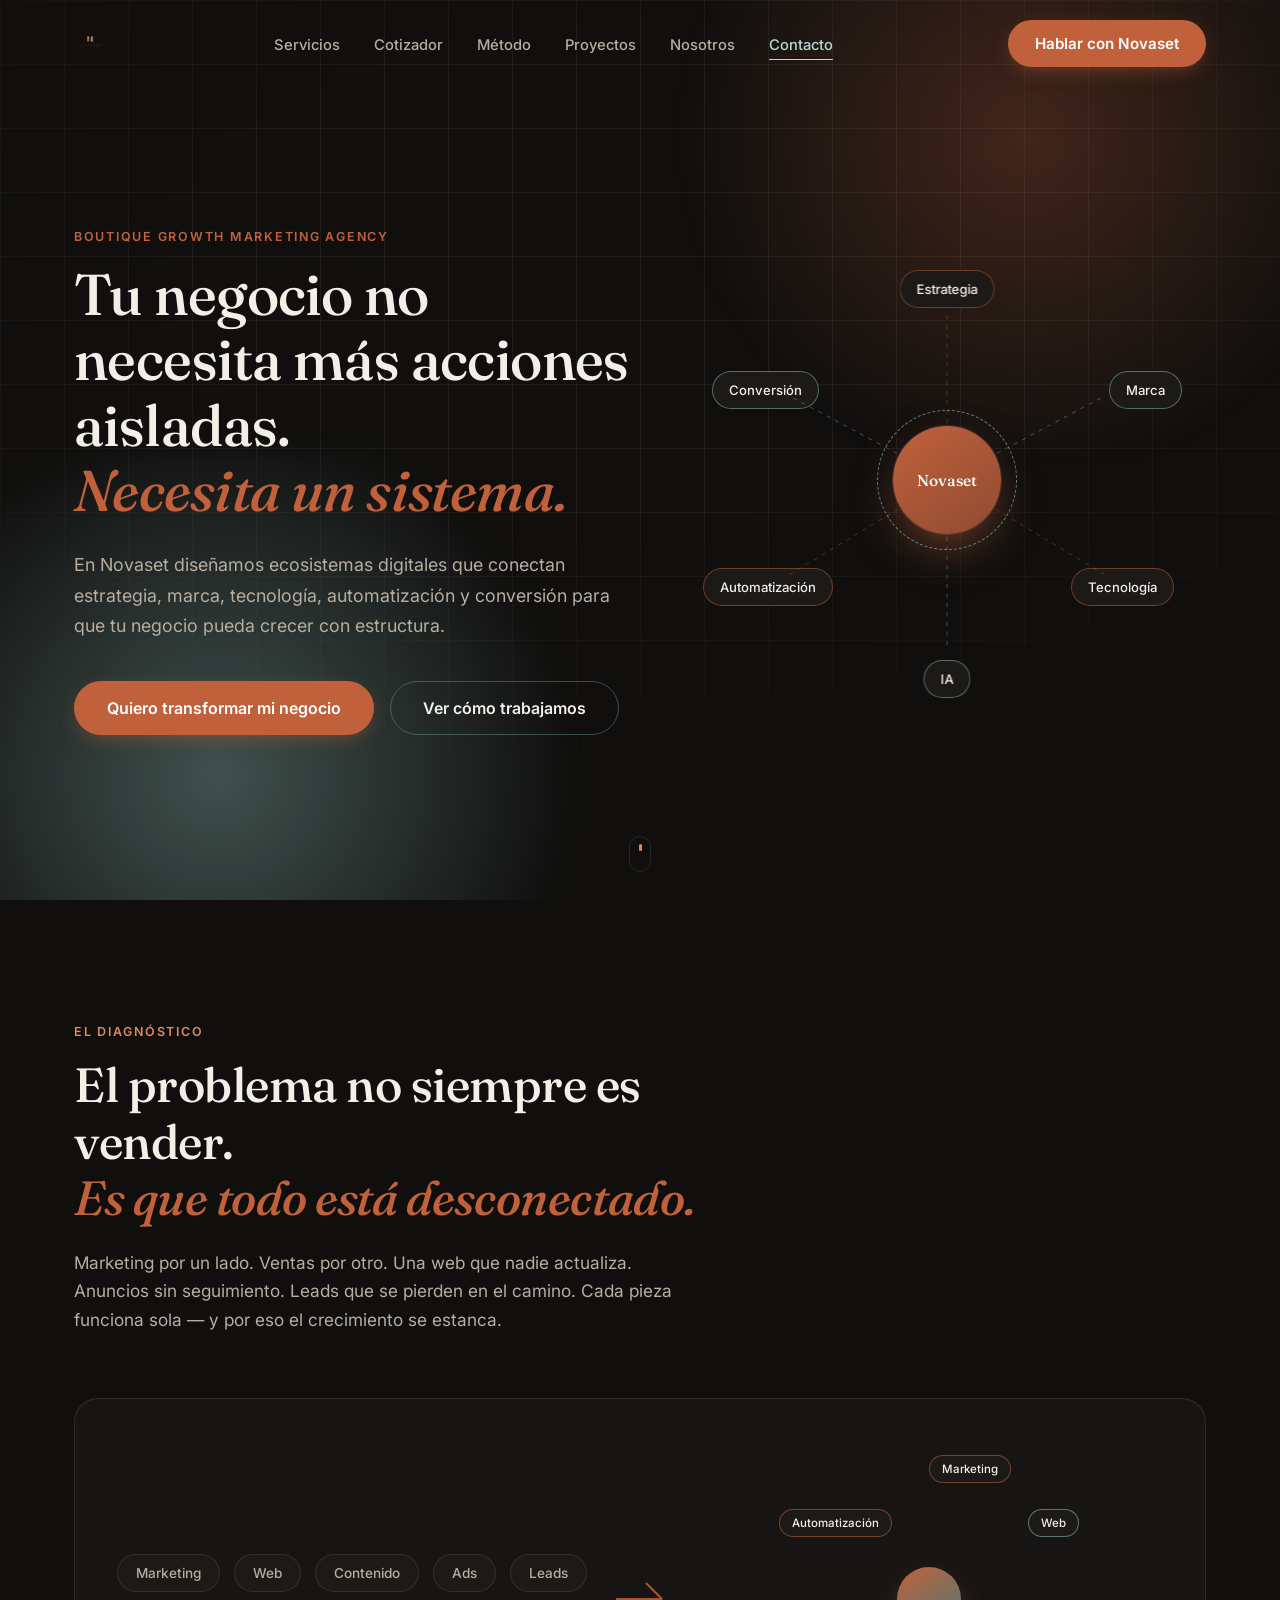
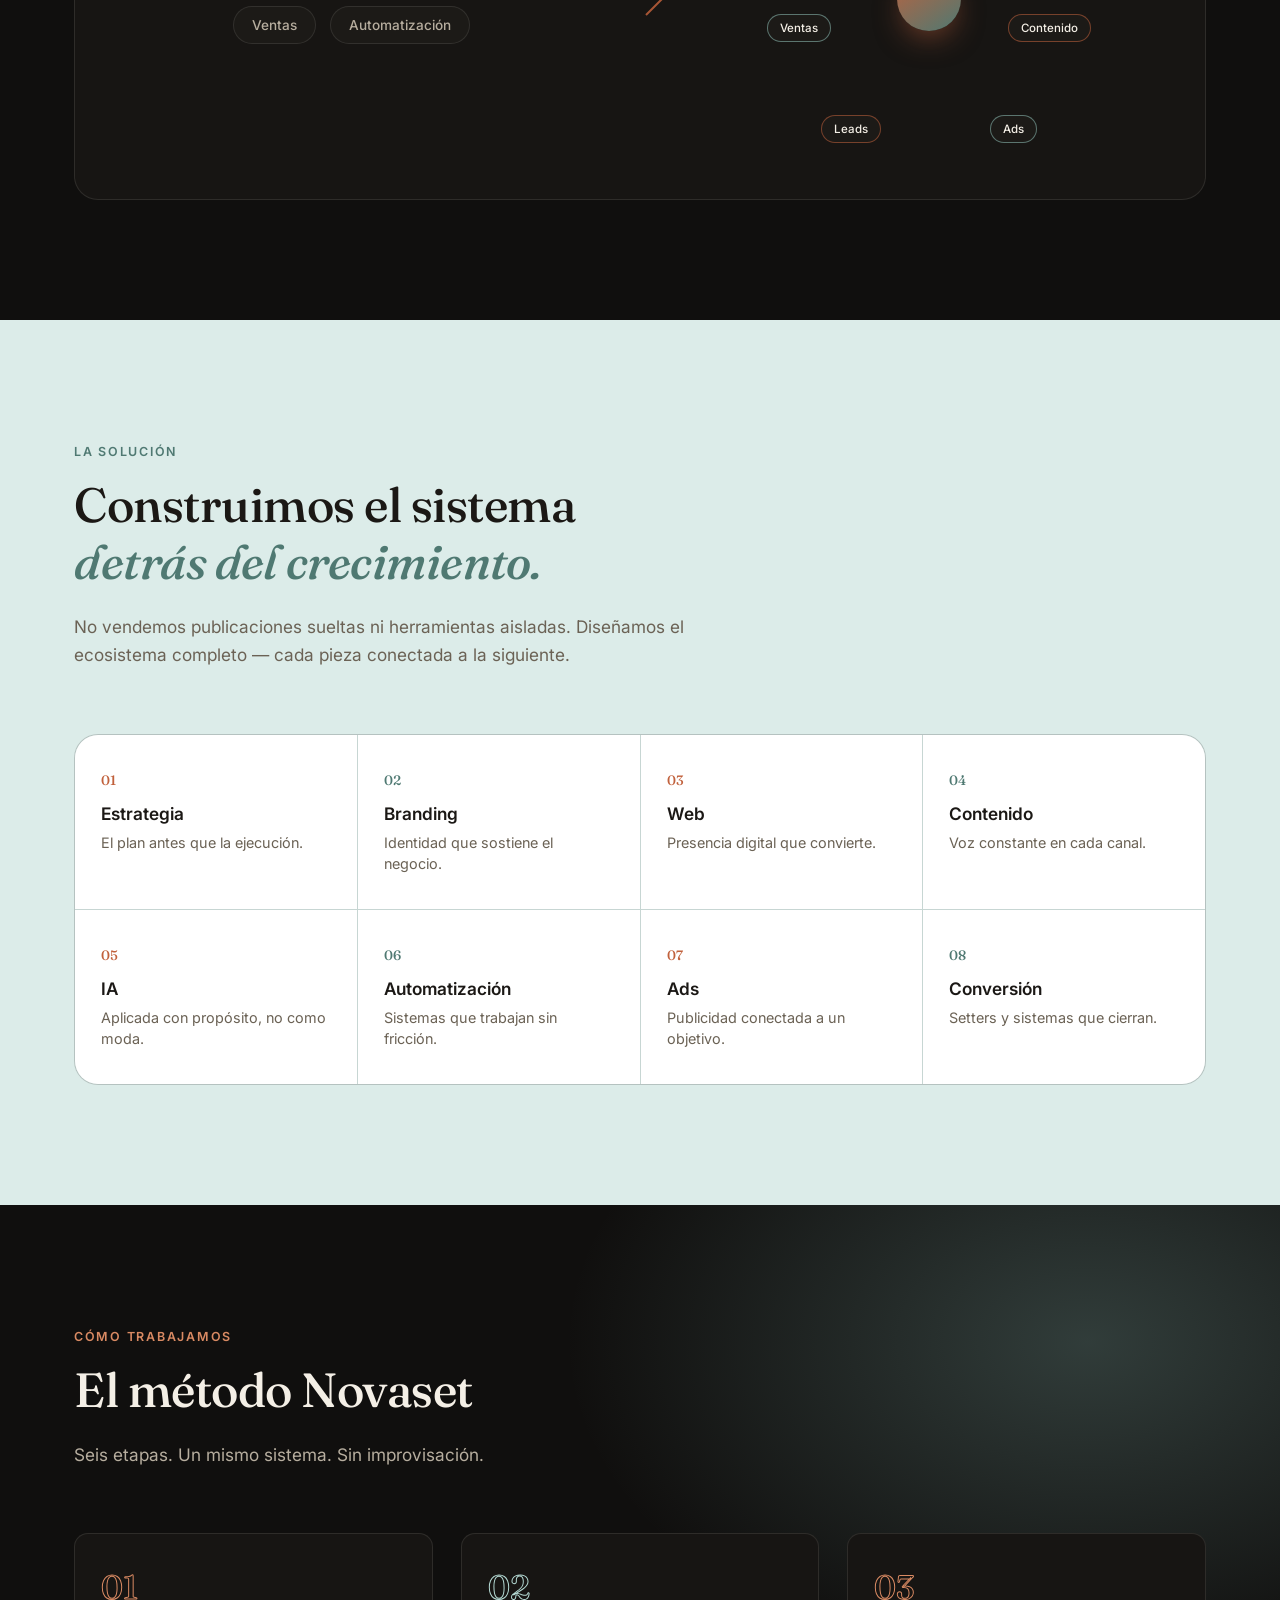
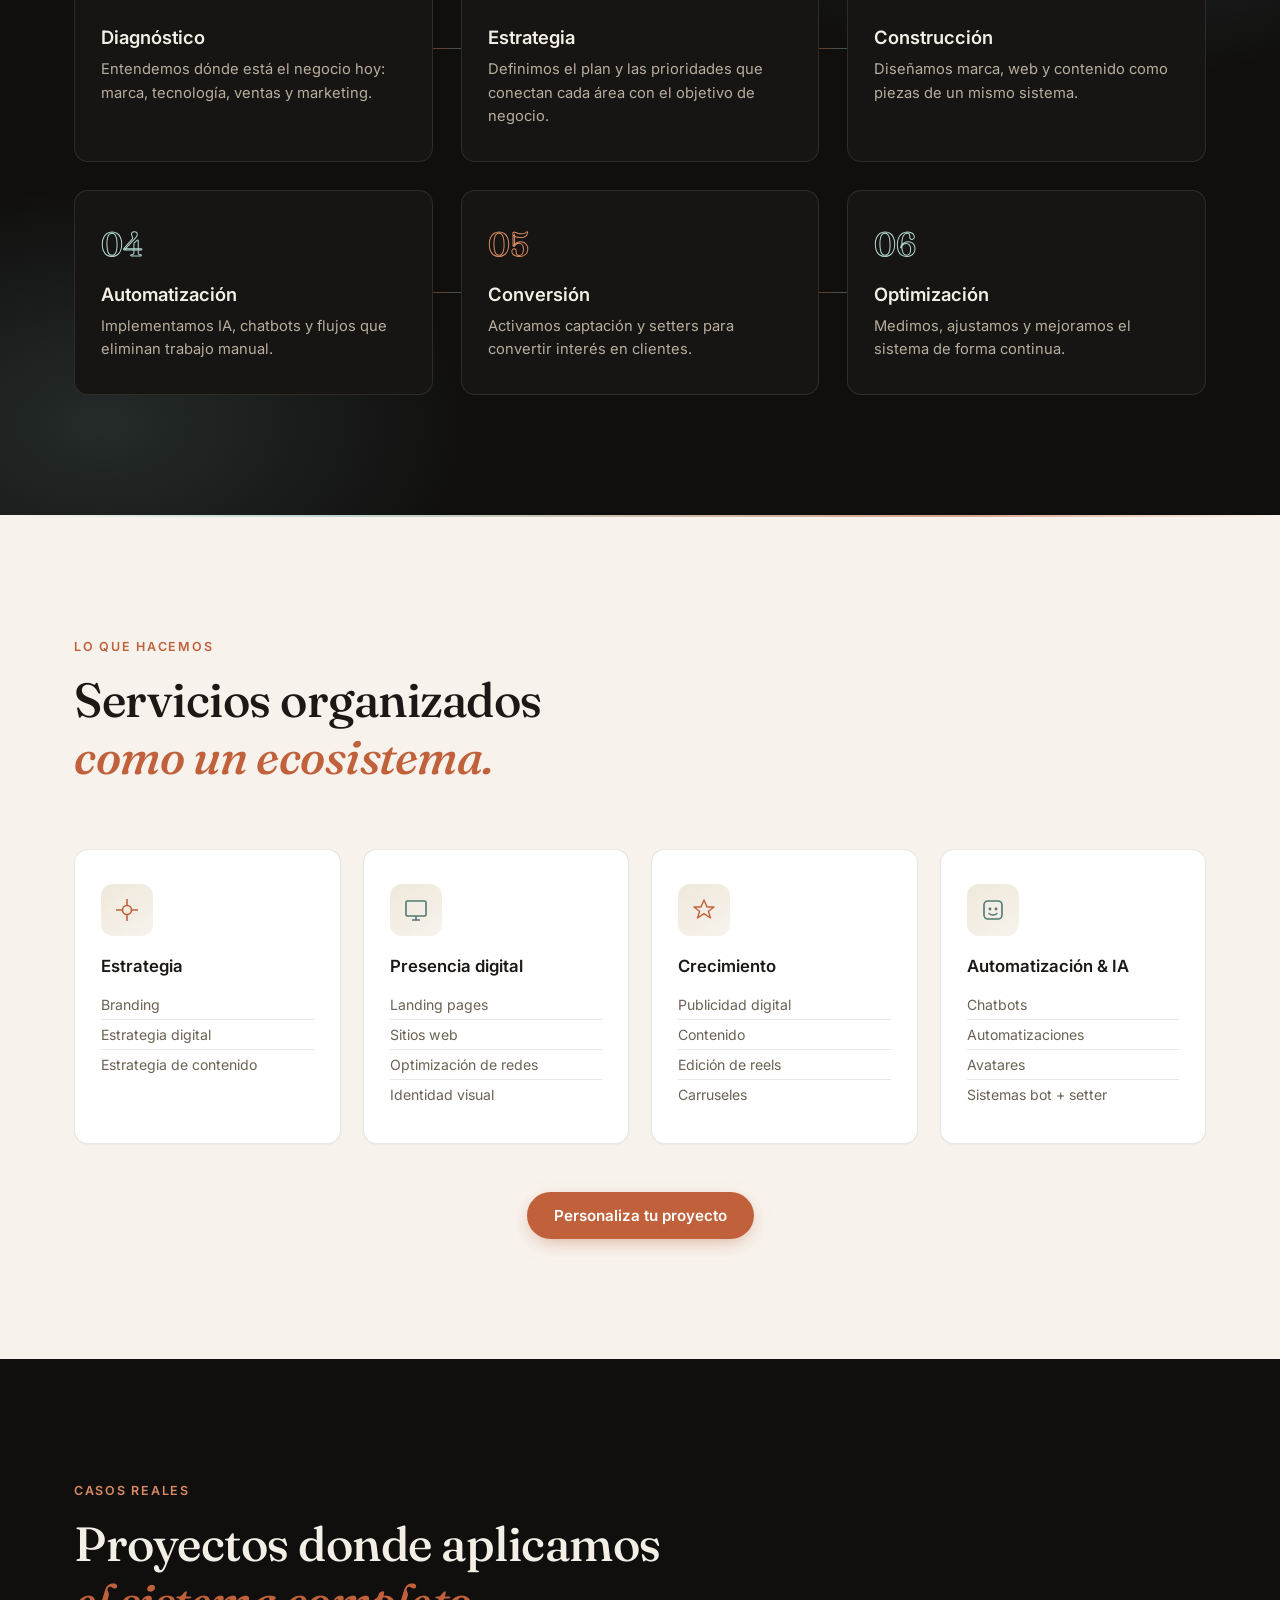
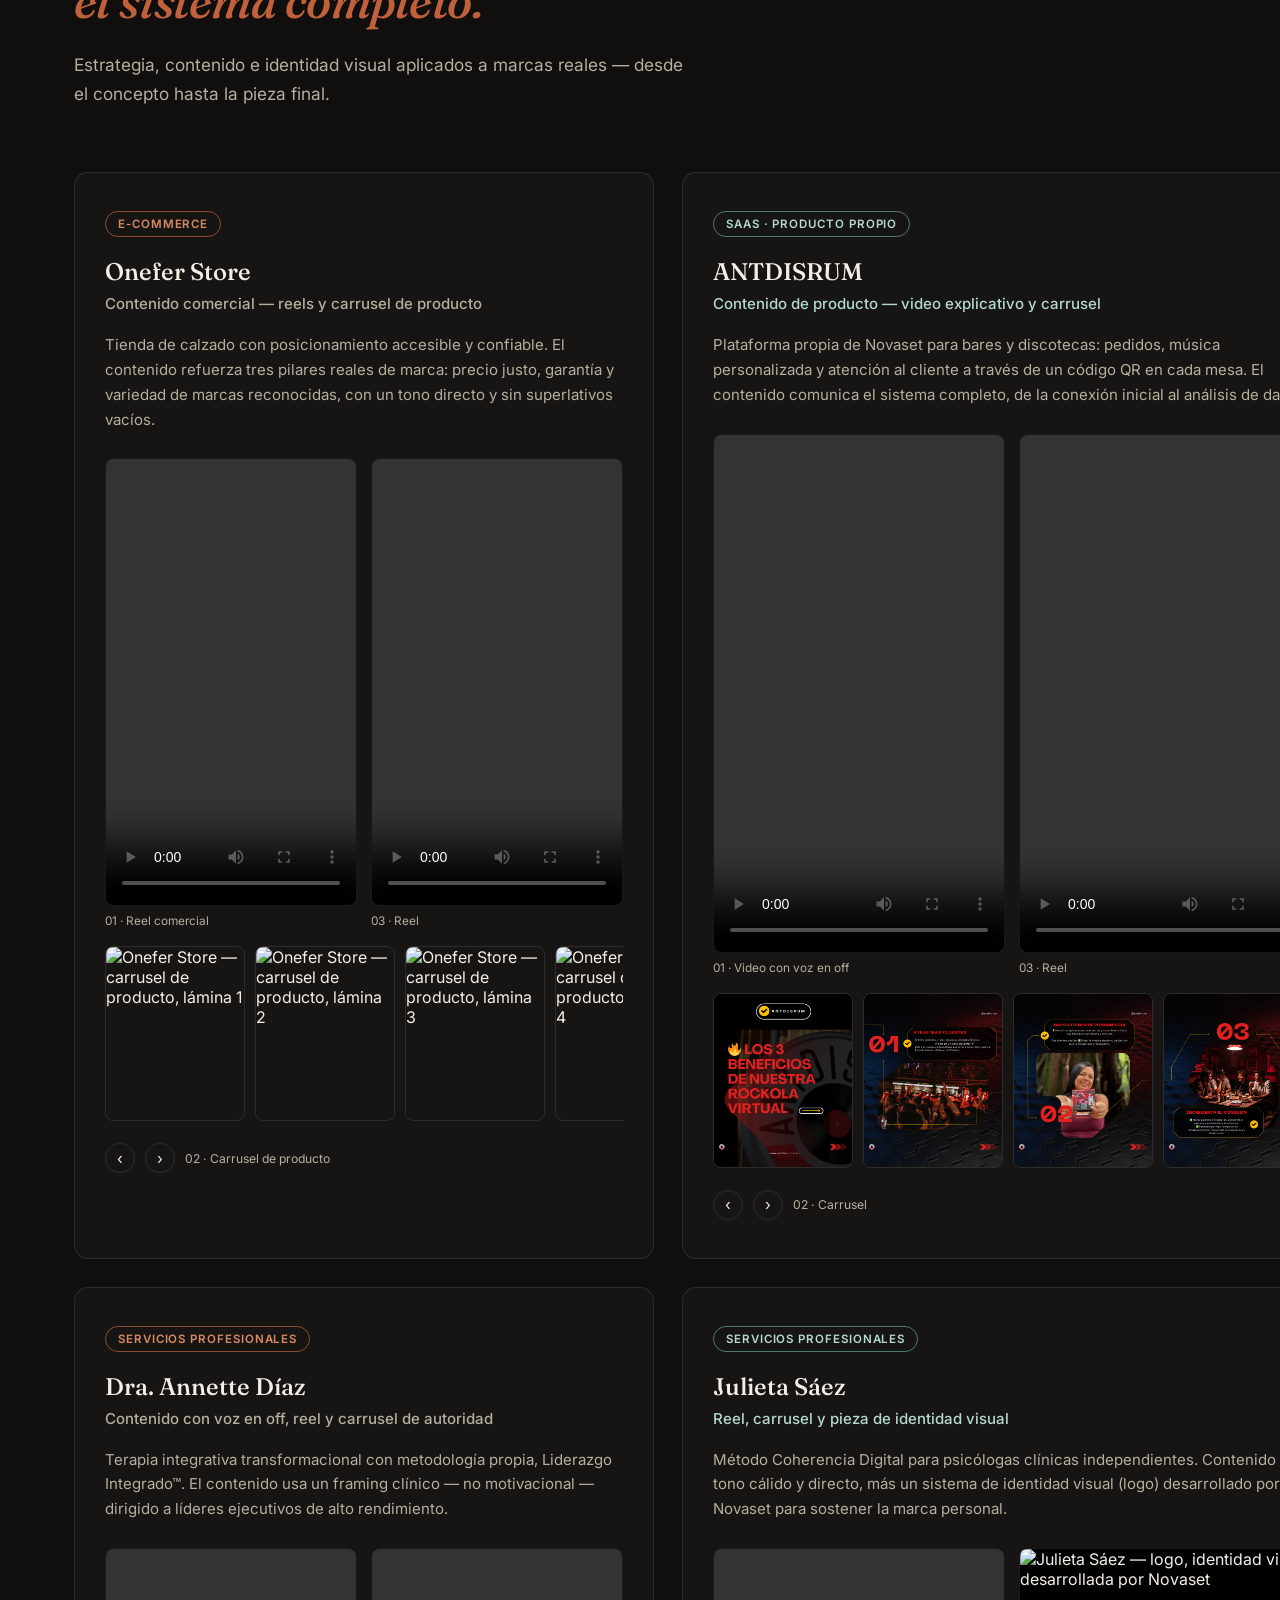
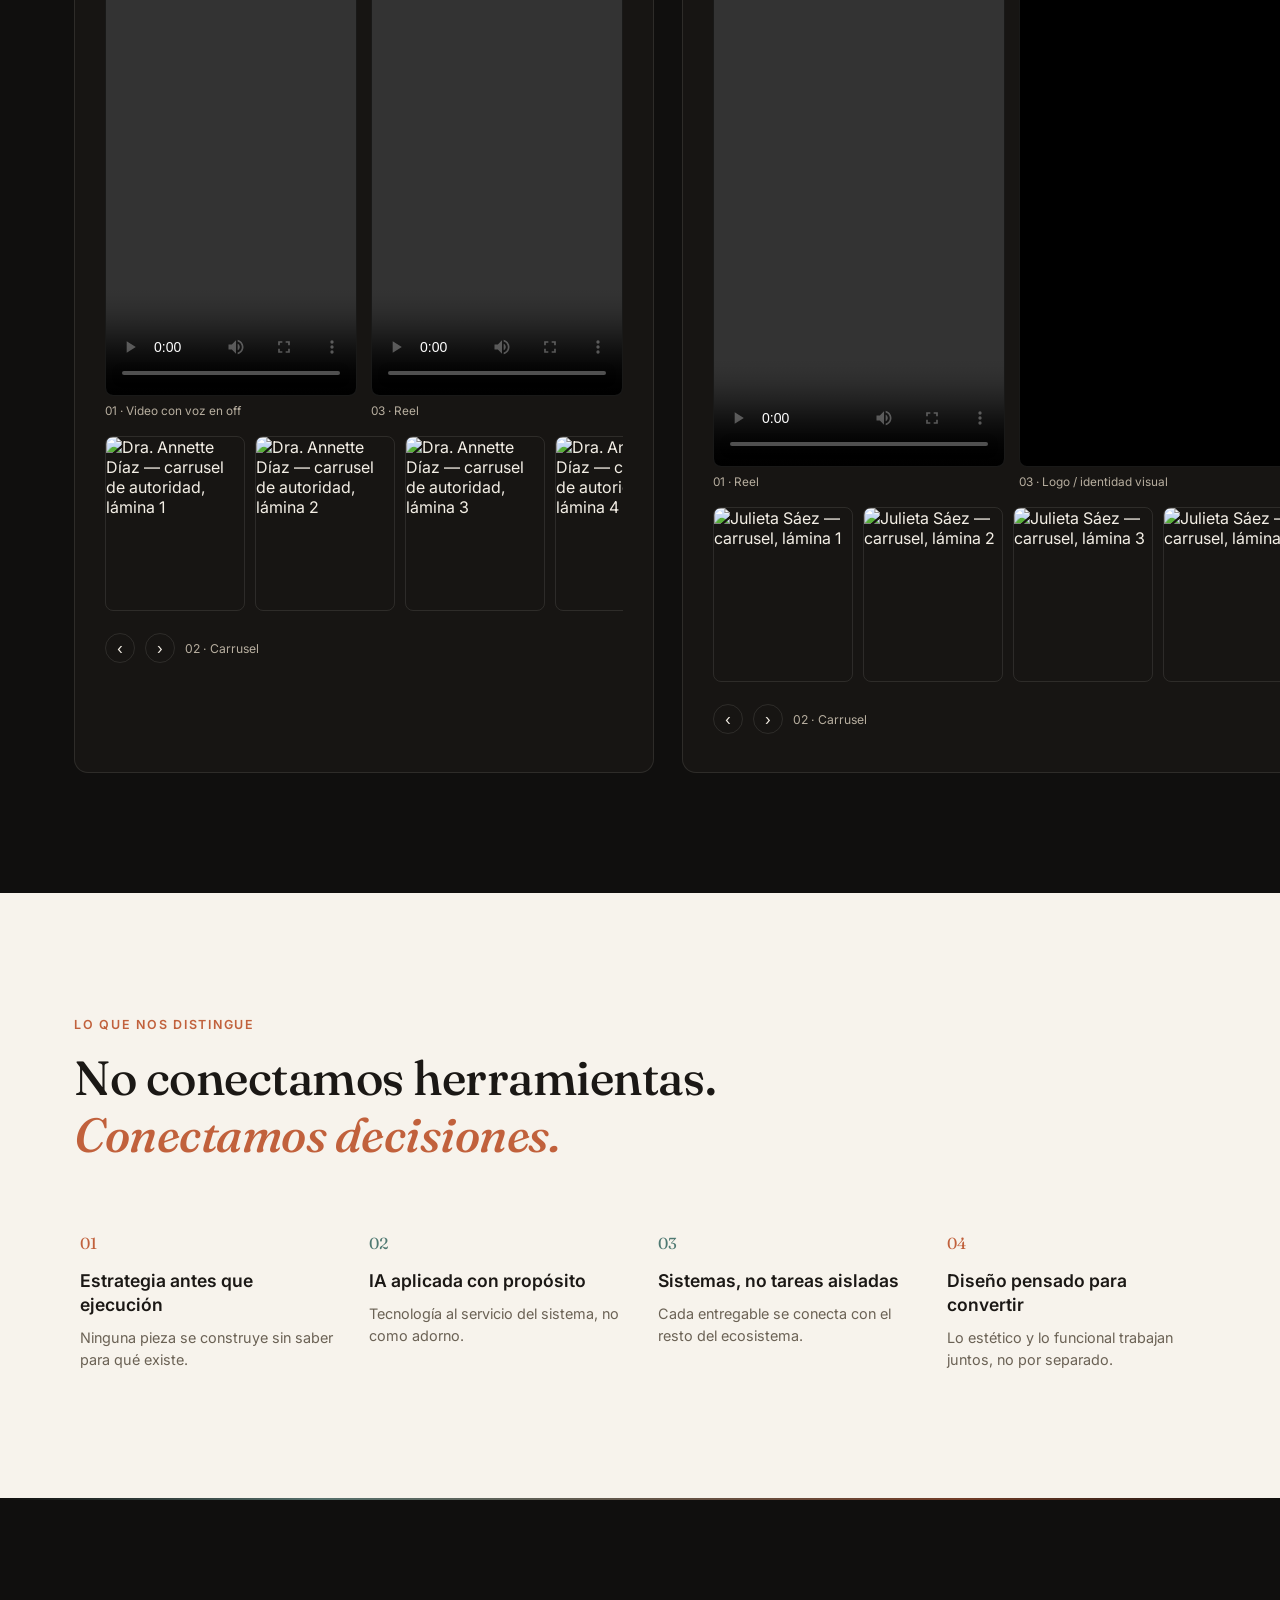
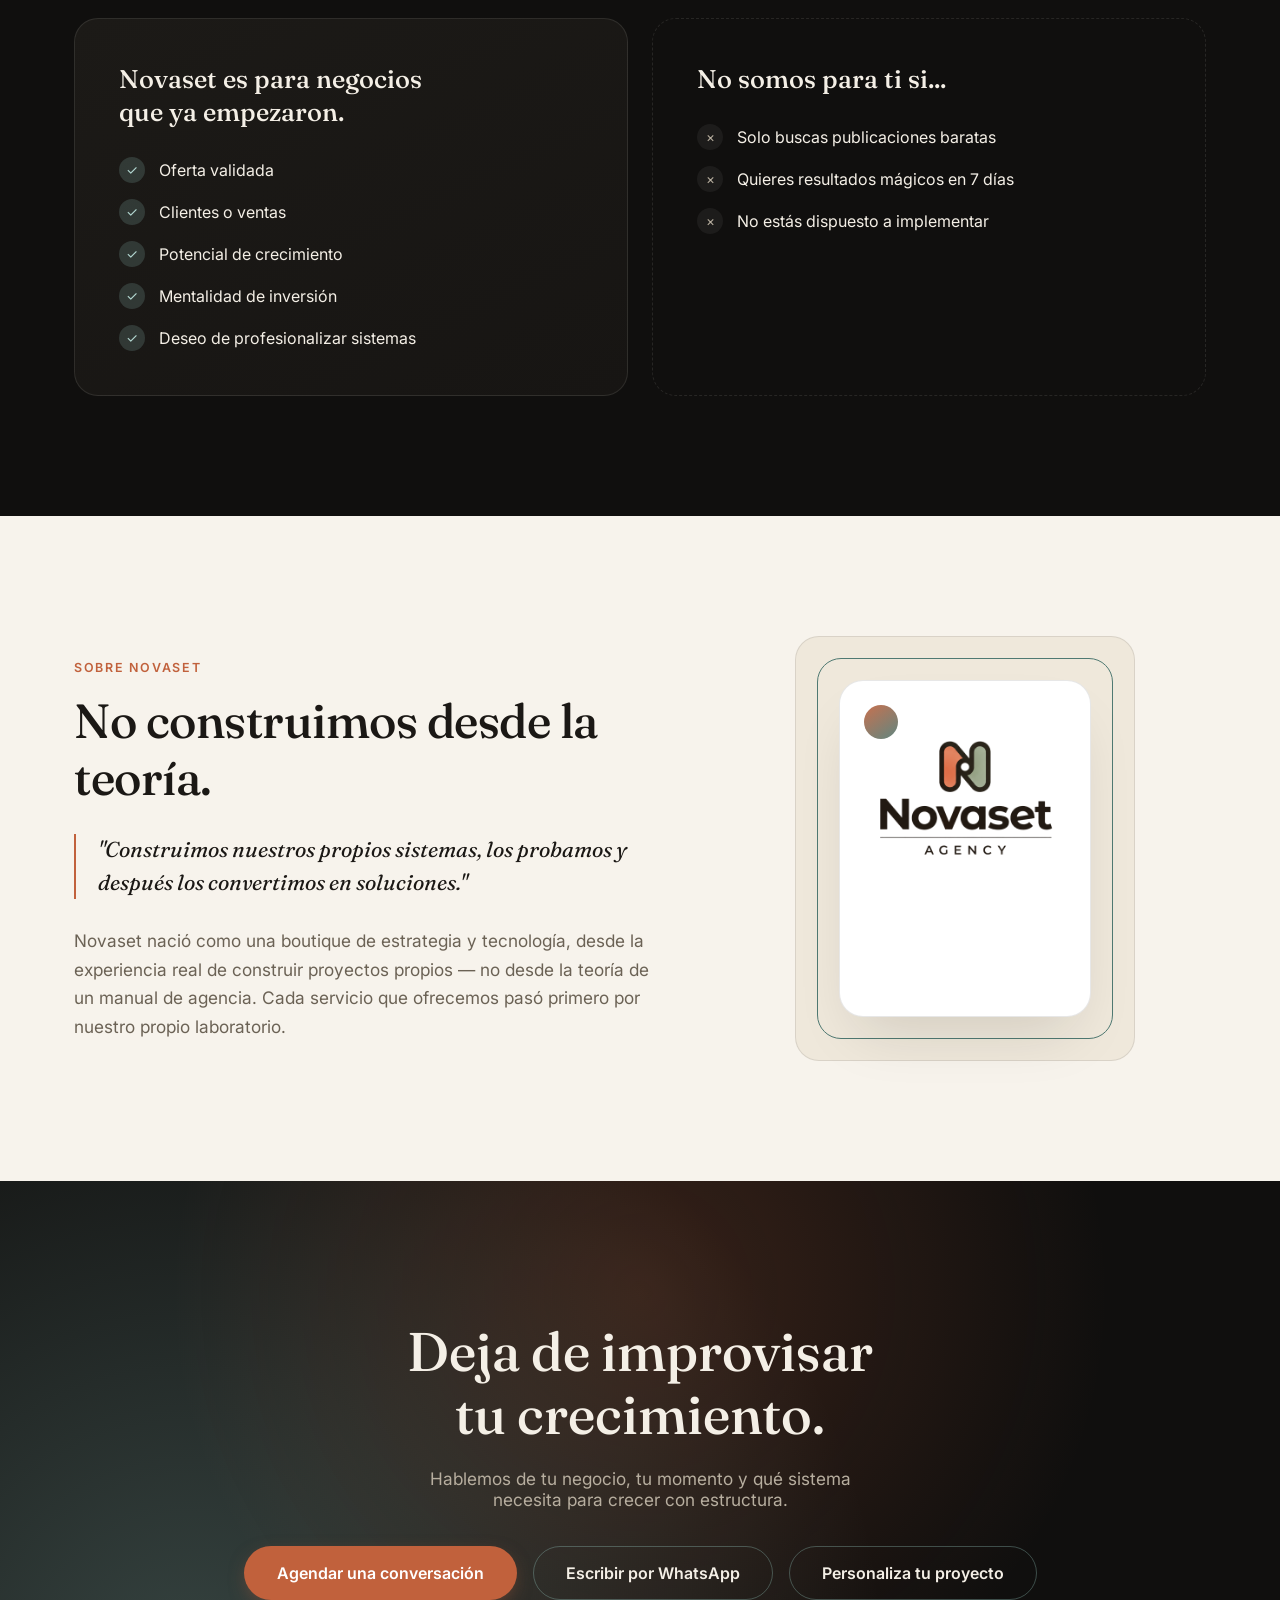
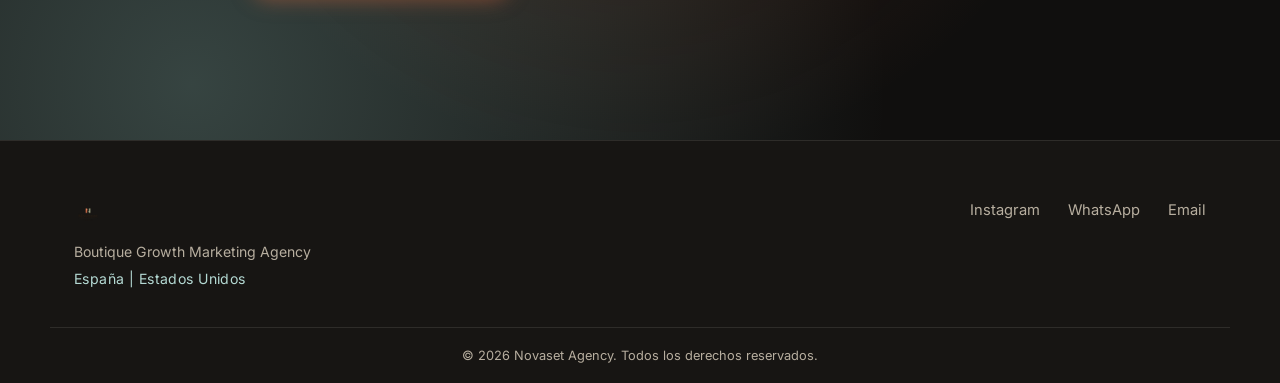
==== index.html @ 95b3b04d "Add logo image to about section in index.html" ====
<!DOCTYPE html>
<html lang="es">
<head>
<meta charset="UTF-8">
<meta name="viewport" content="width=device-width, initial-scale=1.0, viewport-fit=cover">
<title>Novaset Agency — Sistemas de crecimiento digital</title>
<meta name="description" content="Novaset diseña ecosistemas digitales que conectan estrategia, marca, tecnología, automatización e IA para que tu negocio crezca con estructura, no con acciones aisladas.">
<meta name="keywords" content="agencia de crecimiento, estrategia digital, automatización, inteligencia artificial, branding, landing pages, chatbots, España, Estados Unidos">
<meta name="author" content="Novaset Agency">
<meta name="robots" content="index, follow">

<!-- Open Graph -->
<meta property="og:type" content="website">
<meta property="og:site_name" content="Novaset Agency">
<meta property="og:title" content="Novaset Agency — Transformamos caos digital en sistemas de crecimiento">
<meta property="og:description" content="Ecosistemas digitales que conectan estrategia, marca, tecnología, automatización y conversión.">
<meta property="og:image" content="assets/og-image.svg">
<meta property="og:locale" content="es_ES">

<!-- Twitter -->
<meta name="twitter:card" content="summary_large_image">
<meta name="twitter:title" content="Novaset Agency — Sistemas de crecimiento digital">
<meta name="twitter:description" content="Transformamos caos digital en sistemas de crecimiento.">
<meta name="twitter:image" content="assets/og-image.svg">

<link rel="icon" type="image/svg+xml" href="assets/favicon.svg">
<link rel="canonical" href="https://novaset.agency/">

<link rel="preconnect" href="https://fonts.googleapis.com">
<link rel="preconnect" href="https://fonts.gstatic.com" crossorigin>
<link href="https://fonts.googleapis.com/css2?family=Fraunces:ital,opsz,wght@0,9..144,400;0,9..144,500;0,9..144,600;1,9..144,500&family=Inter:wght@300;400;500;600;700&display=swap" rel="stylesheet">

<link rel="stylesheet" href="styles.css">
</head>
<body>

<a class="skip-link" href="#main">Saltar al contenido</a>

<!-- ============ NAVBAR ============ -->
<header class="navbar" id="navbar">
  <div class="container navbar__inner">
    <a href="#hero" class="navbar__logo" aria-label="Novaset Agency — inicio">
      <img src="assets/Logo.png.png" alt="Novaset Agency" class="navbar__logo-img" id="navLogoImg" onerror="this.style.display='none'; this.nextElementSibling.style.display='flex';">
      <span class="logo-fallback" id="navLogoFallback">
        <span class="logo-mark" aria-hidden="true">
          <svg width="30" height="30" viewBox="0 0 30 30" fill="none">
            <circle cx="15" cy="15" r="3.2" fill="currentColor"/>
            <circle cx="4" cy="6" r="2" fill="currentColor" opacity="0.55"/>
            <circle cx="26" cy="6" r="2" fill="var(--sage-light)" opacity="0.7"/>
            <circle cx="26" cy="24" r="2" fill="currentColor" opacity="0.55"/>
            <circle cx="4" cy="24" r="2" fill="var(--sage-light)" opacity="0.7"/>
            <path d="M15 15L4 6M15 15L26 6M15 15L26 24M15 15L4 24" stroke="currentColor" stroke-width="1" opacity="0.35"/>
          </svg>
        </span>
        <span class="logo-text">Novaset<span class="logo-text__accent">.</span></span>
      </span>
    </a>

    <nav class="navbar__nav" id="primaryNav" aria-label="Navegación principal">
      <ul>
        <li><a href="#servicios">Servicios</a></li>
        <li><a href="cotizador.html">Cotizador</a></li>
        <li><a href="#metodo">Método</a></li>
        <li><a href="#proyectos">Proyectos</a></li>
        <li><a href="#nosotros">Nosotros</a></li>
        <li><a href="#contacto">Contacto</a></li>
      </ul>
    </nav>

    <a href="#contacto" class="btn btn--primary btn--nav">Hablar con Novaset</a>

    <button class="navbar__toggle" id="navToggle" aria-label="Abrir menú" aria-expanded="false" aria-controls="mobileNav">
      <span></span><span></span><span></span>
    </button>
  </div>

  <div class="mobile-nav" id="mobileNav">
    <nav aria-label="Navegación móvil">
      <ul>
        <li><a href="#servicios">Servicios</a></li>
        <li><a href="cotizador.html">Cotizador</a></li>
        <li><a href="#metodo">Método</a></li>
        <li><a href="#proyectos">Proyectos</a></li>
        <li><a href="#nosotros">Nosotros</a></li>
        <li><a href="#contacto">Contacto</a></li>
      </ul>
      <a href="#contacto" class="btn btn--primary btn--block">Hablar con Novaset</a>
    </nav>
  </div>
</header>

<main id="main">

<!-- ============ 1. HERO ============ -->
<section class="hero" id="hero">
  <div class="hero__bg" aria-hidden="true">
    <div class="hero__glow"></div>
    <div class="hero__glow hero__glow--sage"></div>
    <div class="hero__grid"></div>
  </div>

  <div class="container hero__inner">
    <div class="hero__content" data-reveal>
      <p class="eyebrow">Boutique Growth Marketing Agency</p>
      <h1 class="hero__title">Tu negocio no necesita más acciones aisladas.<br><span class="text-accent">Necesita un sistema.</span></h1>
      <p class="hero__subtitle">En Novaset diseñamos ecosistemas digitales que conectan estrategia, marca, tecnología, automatización y conversión para que tu negocio pueda crecer con estructura.</p>
      <div class="hero__actions">
        <a href="#contacto" class="btn btn--primary btn--lg">Quiero transformar mi negocio</a>
        <a href="#metodo" class="btn btn--ghost btn--lg">Ver cómo trabajamos</a>
      </div>
    </div>

    <div class="hero__visual" data-reveal data-reveal-delay="1">
      <div class="system-graphic" id="systemGraphic">
        <div class="system-graphic__core">
          <span>Novaset</span>
        </div>
        <div class="system-graphic__node n1"><span>Estrategia</span></div>
        <div class="system-graphic__node n2"><span>Marca</span></div>
        <div class="system-graphic__node n3"><span>Tecnología</span></div>
        <div class="system-graphic__node n4"><span>IA</span></div>
        <div class="system-graphic__node n5"><span>Automatización</span></div>
        <div class="system-graphic__node n6"><span>Conversión</span></div>
        <svg class="system-graphic__lines" viewBox="0 0 400 400" preserveAspectRatio="none" aria-hidden="true">
          <line x1="200" y1="200" x2="200" y2="40" />
          <line x1="200" y1="200" x2="350" y2="120" />
          <line x1="200" y1="200" x2="350" y2="290" />
          <line x1="200" y1="200" x2="200" y2="360" />
          <line x1="200" y1="200" x2="50" y2="290" />
          <line x1="200" y1="200" x2="50" y2="120" />
        </svg>
      </div>
    </div>
  </div>

  <div class="scroll-cue" aria-hidden="true"><span></span></div>
</section>

<!-- ============ 2. PROBLEMA ============ -->
<section class="section section--dark" id="problema">
  <div class="container">
    <div class="section__head" data-reveal>
      <p class="eyebrow eyebrow--light">El diagnóstico</p>
      <h2 class="section__title">El problema no siempre es vender.<br><span class="text-accent">Es que todo está desconectado.</span></h2>
      <p class="section__lead">Marketing por un lado. Ventas por otro. Una web que nadie actualiza. Anuncios sin seguimiento. Leads que se pierden en el camino. Cada pieza funciona sola — y por eso el crecimiento se estanca.</p>
    </div>

    <div class="chaos-diagram" data-reveal data-reveal-delay="1">
      <div class="chaos-diagram__scattered">
        <span class="chip chip--float f1">Marketing</span>
        <span class="chip chip--float f2">Web</span>
        <span class="chip chip--float f3">Contenido</span>
        <span class="chip chip--float f4">Ads</span>
        <span class="chip chip--float f5">Leads</span>
        <span class="chip chip--float f6">Ventas</span>
        <span class="chip chip--float f7">Automatización</span>
      </div>
      <div class="chaos-diagram__arrow" aria-hidden="true">
        <svg width="64" height="64" viewBox="0 0 64 64" fill="none"><path d="M8 32H54M54 32L38 16M54 32L38 48" stroke="currentColor" stroke-width="2"/></svg>
      </div>
      <div class="chaos-diagram__system">
        <div class="mini-system">
          <div class="mini-system__core"></div>
          <span class="mini-node mn1">Marketing</span>
          <span class="mini-node mn2">Web</span>
          <span class="mini-node mn3">Contenido</span>
          <span class="mini-node mn4">Ads</span>
          <span class="mini-node mn5">Leads</span>
          <span class="mini-node mn6">Ventas</span>
          <span class="mini-node mn7">Automatización</span>
        </div>
      </div>
    </div>
  </div>
</section>

<!-- ============ 3. SOLUCIÓN ============ -->
<section class="section section--light section--sage-tint" id="solucion">
  <div class="container">
    <div class="section__head" data-reveal>
      <p class="eyebrow">La solución</p>
      <h2 class="section__title section__title--dark">Construimos el sistema<br><span class="text-accent">detrás del crecimiento.</span></h2>
      <p class="section__lead section__lead--dark">No vendemos publicaciones sueltas ni herramientas aisladas. Diseñamos el ecosistema completo — cada pieza conectada a la siguiente.</p>
    </div>

    <div class="capability-grid" data-reveal data-reveal-delay="1">
      <div class="capability-card"><span class="capability-card__num">01</span><h3>Estrategia</h3><p>El plan antes que la ejecución.</p></div>
      <div class="capability-card"><span class="capability-card__num">02</span><h3>Branding</h3><p>Identidad que sostiene el negocio.</p></div>
      <div class="capability-card"><span class="capability-card__num">03</span><h3>Web</h3><p>Presencia digital que convierte.</p></div>
      <div class="capability-card"><span class="capability-card__num">04</span><h3>Contenido</h3><p>Voz constante en cada canal.</p></div>
      <div class="capability-card"><span class="capability-card__num">05</span><h3>IA</h3><p>Aplicada con propósito, no como moda.</p></div>
      <div class="capability-card"><span class="capability-card__num">06</span><h3>Automatización</h3><p>Sistemas que trabajan sin fricción.</p></div>
      <div class="capability-card"><span class="capability-card__num">07</span><h3>Ads</h3><p>Publicidad conectada a un objetivo.</p></div>
      <div class="capability-card"><span class="capability-card__num">08</span><h3>Conversión</h3><p>Setters y sistemas que cierran.</p></div>
    </div>
  </div>
</section>

<!-- ============ 4. MÉTODO ============ -->
<section class="section section--dark section--sage-glow" id="metodo">
  <div class="container">
    <div class="section__head" data-reveal>
      <p class="eyebrow eyebrow--light">Cómo trabajamos</p>
      <h2 class="section__title">El método Novaset</h2>
      <p class="section__lead">Seis etapas. Un mismo sistema. Sin improvisación.</p>
    </div>

    <div class="method-track" data-reveal data-reveal-delay="1">
      <div class="method-step">
        <span class="method-step__num">01</span>
        <h3>Diagnóstico</h3>
        <p>Entendemos dónde está el negocio hoy: marca, tecnología, ventas y marketing.</p>
      </div>
      <div class="method-step">
        <span class="method-step__num">02</span>
        <h3>Estrategia</h3>
        <p>Definimos el plan y las prioridades que conectan cada área con el objetivo de negocio.</p>
      </div>
      <div class="method-step">
        <span class="method-step__num">03</span>
        <h3>Construcción</h3>
        <p>Diseñamos marca, web y contenido como piezas de un mismo sistema.</p>
      </div>
      <div class="method-step">
        <span class="method-step__num">04</span>
        <h3>Automatización</h3>
        <p>Implementamos IA, chatbots y flujos que eliminan trabajo manual.</p>
      </div>
      <div class="method-step">
        <span class="method-step__num">05</span>
        <h3>Conversión</h3>
        <p>Activamos captación y setters para convertir interés en clientes.</p>
      </div>
      <div class="method-step">
        <span class="method-step__num">06</span>
        <h3>Optimización</h3>
        <p>Medimos, ajustamos y mejoramos el sistema de forma continua.</p>
      </div>
    </div>
  </div>
</section>

<!-- ============ 5. SERVICIOS ============ -->
<section class="section section--light section--seam" id="servicios">
  <div class="container">
    <div class="section__head" data-reveal>
      <p class="eyebrow">Lo que hacemos</p>
      <h2 class="section__title section__title--dark">Servicios organizados<br><span class="text-accent">como un ecosistema.</span></h2>
    </div>

    <div class="services-grid" data-reveal data-reveal-delay="1">
      <div class="service-card">
        <div class="service-card__icon">
          <svg width="26" height="26" viewBox="0 0 26 26" fill="none"><path d="M13 2v6M13 18v6M2 13h6M18 13h6" stroke="currentColor" stroke-width="1.6"/><circle cx="13" cy="13" r="4.5" stroke="currentColor" stroke-width="1.6"/></svg>
        </div>
        <h3>Estrategia</h3>
        <ul>
          <li>Branding</li>
          <li>Estrategia digital</li>
          <li>Estrategia de contenido</li>
        </ul>
      </div>

      <div class="service-card">
        <div class="service-card__icon">
          <svg width="26" height="26" viewBox="0 0 26 26" fill="none"><rect x="3" y="4" width="20" height="15" rx="1.5" stroke="currentColor" stroke-width="1.6"/><path d="M9 23h8M13 19v4" stroke="currentColor" stroke-width="1.6"/></svg>
        </div>
        <h3>Presencia digital</h3>
        <ul>
          <li>Landing pages</li>
          <li>Sitios web</li>
          <li>Optimización de redes</li>
          <li>Identidad visual</li>
        </ul>
      </div>

      <div class="service-card">
        <div class="service-card__icon">
          <svg width="26" height="26" viewBox="0 0 26 26" fill="none"><path d="M13 3l3 7h7l-5.6 4.3L19.5 21 13 16.6 6.5 21l2.1-6.7L3 10h7z" stroke="currentColor" stroke-width="1.4" stroke-linejoin="round"/></svg>
        </div>
        <h3>Crecimiento</h3>
        <ul>
          <li>Publicidad digital</li>
          <li>Contenido</li>
          <li>Edición de reels</li>
          <li>Carruseles</li>
        </ul>
      </div>

      <div class="service-card">
        <div class="service-card__icon">
          <svg width="26" height="26" viewBox="0 0 26 26" fill="none"><rect x="4" y="4" width="18" height="18" rx="4" stroke="currentColor" stroke-width="1.6"/><circle cx="10" cy="12" r="1.4" fill="currentColor"/><circle cx="16" cy="12" r="1.4" fill="currentColor"/><path d="M9 16.5c1 1 2.3 1.5 4 1.5s3-.5 4-1.5" stroke="currentColor" stroke-width="1.4" stroke-linecap="round"/></svg>
        </div>
        <h3>Automatización &amp; IA</h3>
        <ul>
          <li>Chatbots</li>
          <li>Automatizaciones</li>
          <li>Avatares</li>
          <li>Sistemas bot + setter</li>
        </ul>
      </div>
    </div>

    <div class="services-cta" data-reveal data-reveal-delay="2">
      <a href="cotizador.html" class="btn btn--primary">Personaliza tu proyecto</a>
    </div>
  </div>
</section>

<!-- ============ 6. PROYECTOS ============ -->
<section class="section section--dark" id="proyectos">
  <div class="container">
    <div class="section__head" data-reveal>
      <p class="eyebrow eyebrow--light">Casos reales</p>
      <h2 class="section__title">Proyectos donde aplicamos<br><span class="text-accent">el sistema completo.</span></h2>
      <p class="section__lead">Estrategia, contenido e identidad visual aplicados a marcas reales — desde el concepto hasta la pieza final.</p>
    </div>

    <div class="projects-grid" data-reveal data-reveal-delay="1">
      <article class="project-card project-card--case">
        <span class="project-card__tag">E-commerce</span>
        <h3>Onefer Store</h3>
        <p class="project-card__type">Contenido comercial — reels y carrusel de producto</p>
        <p>Tienda de calzado con posicionamiento accesible y confiable. El contenido refuerza tres pilares reales de marca: precio justo, garantía y variedad de marcas reconocidas, con un tono directo y sin superlativos vacíos.</p>

        <div class="project-videos">
          <div class="project-piece">
            <video controls preload="metadata" playsinline src="assets/proyectos/onefer/reel-comercial.mp4"></video>
            <span class="project-piece__label">01 · Reel comercial</span>
          </div>
          <div class="project-piece">
            <video controls preload="metadata" playsinline src="assets/proyectos/onefer/reel-onefer.mp4"></video>
            <span class="project-piece__label">03 · Reel</span>
          </div>
        </div>
        <div class="project-piece project-piece--carousel" data-carousel>
          <div class="project-carousel__track" data-carousel-track>
            <img src="assets/proyectos/onefer/carrusel/1.png" alt="Onefer Store — carrusel de producto, lámina 1" loading="lazy">
            <img src="assets/proyectos/onefer/carrusel/2.png" alt="Onefer Store — carrusel de producto, lámina 2" loading="lazy">
            <img src="assets/proyectos/onefer/carrusel/3.png" alt="Onefer Store — carrusel de producto, lámina 3" loading="lazy">
            <img src="assets/proyectos/onefer/carrusel/4.png" alt="Onefer Store — carrusel de producto, lámina 4" loading="lazy">
            <img src="assets/proyectos/onefer/carrusel/5.png" alt="Onefer Store — carrusel de producto, lámina 5" loading="lazy">
            <img src="assets/proyectos/onefer/carrusel/6.png" alt="Onefer Store — carrusel de producto, lámina 6" loading="lazy">
          </div>
          <div class="project-carousel__nav">
            <button class="project-carousel__btn" data-carousel-prev aria-label="Lámina anterior">‹</button>
            <button class="project-carousel__btn" data-carousel-next aria-label="Siguiente lámina">›</button>
            <span class="project-carousel__count">02 · Carrusel de producto</span>
          </div>
        </div>
      </article>

      <article class="project-card project-card--case">
        <span class="project-card__tag">SaaS · Producto propio</span>
        <h3>ANTDISRUM</h3>
        <p class="project-card__type">Contenido de producto — video explicativo y carrusel</p>
        <p>Plataforma propia de Novaset para bares y discotecas: pedidos, música personalizada y atención al cliente a través de un código QR en cada mesa. El contenido comunica el sistema completo, de la conexión inicial al análisis de datos.</p>

        <div class="project-videos">
          <div class="project-piece">
            <video controls preload="metadata" playsinline src="assets/proyectos/antdisrum/video-voz-en-off.mp4"></video>
            <span class="project-piece__label">01 · Video con voz en off</span>
          </div>
          <div class="project-piece">
            <video controls preload="metadata" playsinline src="assets/proyectos/antdisrum/reel.mp4"></video>
            <span class="project-piece__label">03 · Reel</span>
          </div>
        </div>
        <div class="project-piece project-piece--carousel" data-carousel>
          <div class="project-carousel__track" data-carousel-track>
            <img src="assets/proyectos/antdisrum/carrusel/1.png" alt="ANTDISRUM — carrusel, lámina 1" loading="lazy">
            <img src="assets/proyectos/antdisrum/carrusel/2.png" alt="ANTDISRUM — carrusel, lámina 2" loading="lazy">
            <img src="assets/proyectos/antdisrum/carrusel/3.png" alt="ANTDISRUM — carrusel, lámina 3" loading="lazy">
            <img src="assets/proyectos/antdisrum/carrusel/4.png" alt="ANTDISRUM — carrusel, lámina 4" loading="lazy">
            <img src="assets/proyectos/antdisrum/carrusel/5.png" alt="ANTDISRUM — carrusel, lámina 5" loading="lazy">
          </div>
          <div class="project-carousel__nav">
            <button class="project-carousel__btn" data-carousel-prev aria-label="Lámina anterior">‹</button>
            <button class="project-carousel__btn" data-carousel-next aria-label="Siguiente lámina">›</button>
            <span class="project-carousel__count">02 · Carrusel</span>
          </div>
        </div>
      </article>

      <article class="project-card project-card--case">
        <span class="project-card__tag">Servicios profesionales</span>
        <h3>Dra. Annette Díaz</h3>
        <p class="project-card__type">Contenido con voz en off, reel y carrusel de autoridad</p>
        <p>Terapia integrativa transformacional con metodología propia, Liderazgo Integrado™. El contenido usa un framing clínico — no motivacional — dirigido a líderes ejecutivos de alto rendimiento.</p>

        <div class="project-videos">
          <div class="project-piece">
            <video controls preload="metadata" playsinline src="assets/proyectos/dra-annette/video-voz-en-off.mp4"></video>
            <span class="project-piece__label">01 · Video con voz en off</span>
          </div>
          <div class="project-piece">
            <video controls preload="metadata" playsinline src="assets/proyectos/dra-annette/reel.mp4"></video>
            <span class="project-piece__label">03 · Reel</span>
          </div>
        </div>
        <div class="project-piece project-piece--carousel" data-carousel>
          <div class="project-carousel__track" data-carousel-track>
            <img src="assets/proyectos/dra-annette/carrusel/1.png" alt="Dra. Annette Díaz — carrusel de autoridad, lámina 1" loading="lazy">
            <img src="assets/proyectos/dra-annette/carrusel/2.png" alt="Dra. Annette Díaz — carrusel de autoridad, lámina 2" loading="lazy">
            <img src="assets/proyectos/dra-annette/carrusel/3.png" alt="Dra. Annette Díaz — carrusel de autoridad, lámina 3" loading="lazy">
            <img src="assets/proyectos/dra-annette/carrusel/4.png" alt="Dra. Annette Díaz — carrusel de autoridad, lámina 4" loading="lazy">
            <img src="assets/proyectos/dra-annette/carrusel/5.png" alt="Dra. Annette Díaz — carrusel de autoridad, lámina 5" loading="lazy">
            <img src="assets/proyectos/dra-annette/carrusel/6.png" alt="Dra. Annette Díaz — carrusel de autoridad, lámina 6" loading="lazy">
          </div>
          <div class="project-carousel__nav">
            <button class="project-carousel__btn" data-carousel-prev aria-label="Lámina anterior">‹</button>
            <button class="project-carousel__btn" data-carousel-next aria-label="Siguiente lámina">›</button>
            <span class="project-carousel__count">02 · Carrusel</span>
          </div>
        </div>
      </article>

      <article class="project-card project-card--case">
        <span class="project-card__tag">Servicios profesionales</span>
        <h3>Julieta Sáez</h3>
        <p class="project-card__type">Reel, carrusel y pieza de identidad visual</p>
        <p>Método Coherencia Digital para psicólogas clínicas independientes. Contenido con tono cálido y directo, más un sistema de identidad visual (logo) desarrollado por Novaset para sostener la marca personal.</p>

        <div class="project-videos">
          <div class="project-piece">
            <video controls preload="metadata" playsinline src="assets/proyectos/julieta/reel.mp4"></video>
            <span class="project-piece__label">01 · Reel</span>
          </div>
          <div class="project-piece">
            <img class="project-piece-img" src="assets/proyectos/julieta/logo.png" alt="Julieta Sáez — logo, identidad visual desarrollada por Novaset" loading="lazy">
            <span class="project-piece__label">03 · Logo / identidad visual</span>
          </div>
        </div>
        <div class="project-piece project-piece--carousel" data-carousel>
          <div class="project-carousel__track" data-carousel-track>
            <img src="assets/proyectos/julieta/carrusel/01.png" alt="Julieta Sáez — carrusel, lámina 1" loading="lazy">
            <img src="assets/proyectos/julieta/carrusel/02.png" alt="Julieta Sáez — carrusel, lámina 2" loading="lazy">
            <img src="assets/proyectos/julieta/carrusel/03.png" alt="Julieta Sáez — carrusel, lámina 3" loading="lazy">
            <img src="assets/proyectos/julieta/carrusel/04.png" alt="Julieta Sáez — carrusel, lámina 4" loading="lazy">
            <img src="assets/proyectos/julieta/carrusel/05.png" alt="Julieta Sáez — carrusel, lámina 5" loading="lazy">
            <img src="assets/proyectos/julieta/carrusel/06.png" alt="Julieta Sáez — carrusel, lámina 6" loading="lazy">
            <img src="assets/proyectos/julieta/carrusel/07.png" alt="Julieta Sáez — carrusel, lámina 7" loading="lazy">
            <img src="assets/proyectos/julieta/carrusel/08.png" alt="Julieta Sáez — carrusel, lámina 8" loading="lazy">
          </div>
          <div class="project-carousel__nav">
            <button class="project-carousel__btn" data-carousel-prev aria-label="Lámina anterior">‹</button>
            <button class="project-carousel__btn" data-carousel-next aria-label="Siguiente lámina">›</button>
            <span class="project-carousel__count">02 · Carrusel</span>
          </div>
        </div>
      </article>
    </div>
  </div>
</section>

<!-- ============ 7. DIFERENCIAL ============ -->
<section class="section section--light" id="diferencial">
  <div class="container">
    <div class="section__head" data-reveal>
      <p class="eyebrow">Lo que nos distingue</p>
      <h2 class="section__title section__title--dark">No conectamos herramientas.<br><span class="text-accent">Conectamos decisiones.</span></h2>
    </div>

    <div class="diff-grid" data-reveal data-reveal-delay="1">
      <div class="diff-card">
        <span class="diff-card__num">01</span>
        <h3>Estrategia antes que ejecución</h3>
        <p>Ninguna pieza se construye sin saber para qué existe.</p>
      </div>
      <div class="diff-card">
        <span class="diff-card__num">02</span>
        <h3>IA aplicada con propósito</h3>
        <p>Tecnología al servicio del sistema, no como adorno.</p>
      </div>
      <div class="diff-card">
        <span class="diff-card__num">03</span>
        <h3>Sistemas, no tareas aisladas</h3>
        <p>Cada entregable se conecta con el resto del ecosistema.</p>
      </div>
      <div class="diff-card">
        <span class="diff-card__num">04</span>
        <h3>Diseño pensado para convertir</h3>
        <p>Lo estético y lo funcional trabajan juntos, no por separado.</p>
      </div>
    </div>
  </div>
</section>

<!-- ============ 8. PARA QUIÉN ============ -->
<section class="section section--dark section--seam" id="para-quien">
  <div class="container">
    <div class="fit-grid">
      <div class="fit-card fit-card--yes" data-reveal>
        <h2>Novaset es para negocios<br>que ya empezaron.</h2>
        <ul class="fit-list">
          <li><span class="fit-icon fit-icon--yes" aria-hidden="true">✓</span>Oferta validada</li>
          <li><span class="fit-icon fit-icon--yes" aria-hidden="true">✓</span>Clientes o ventas</li>
          <li><span class="fit-icon fit-icon--yes" aria-hidden="true">✓</span>Potencial de crecimiento</li>
          <li><span class="fit-icon fit-icon--yes" aria-hidden="true">✓</span>Mentalidad de inversión</li>
          <li><span class="fit-icon fit-icon--yes" aria-hidden="true">✓</span>Deseo de profesionalizar sistemas</li>
        </ul>
      </div>

      <div class="fit-card fit-card--no" data-reveal data-reveal-delay="1">
        <h2>No somos para ti si...</h2>
        <ul class="fit-list">
          <li><span class="fit-icon fit-icon--no" aria-hidden="true">×</span>Solo buscas publicaciones baratas</li>
          <li><span class="fit-icon fit-icon--no" aria-hidden="true">×</span>Quieres resultados mágicos en 7 días</li>
          <li><span class="fit-icon fit-icon--no" aria-hidden="true">×</span>No estás dispuesto a implementar</li>
        </ul>
      </div>
    </div>
  </div>
</section>

<!-- ============ 9. SOBRE NOVASET ============ -->
<section class="section section--light" id="nosotros">
  <div class="container about">
    <div class="about__text" data-reveal>
      <p class="eyebrow">Sobre Novaset</p>
      <h2 class="section__title section__title--dark">No construimos desde la teoría.</h2>
      <p class="about__quote">"Construimos nuestros propios sistemas, los probamos y después los convertimos en soluciones."</p>
      <p class="section__lead section__lead--dark">Novaset nació como una boutique de estrategia y tecnología, desde la experiencia real de construir proyectos propios — no desde la teoría de un manual de agencia. Cada servicio que ofrecemos pasó primero por nuestro propio laboratorio.</p>
    </div>
    <div class="about__visual" data-reveal data-reveal-delay="1">
  <div class="about__frame">
    <span class="about__frame-line l1"></span>
    <span class="about__frame-line l2"></span>
    <span class="about__frame-line l3">
      <img src="assets/logo.png" alt="Novaset Agency" class="about__logo">
    </span>
  </div>
</div>
</section>

<!-- ============ 10. CTA FINAL ============ -->
<section class="cta-final" id="contacto">
  <div class="cta-final__bg" aria-hidden="true"></div>
  <div class="container cta-final__inner" data-reveal>
    <h2 class="cta-final__title">Deja de improvisar<br>tu crecimiento.</h2>
    <p class="cta-final__text">Hablemos de tu negocio, tu momento y qué sistema necesita para crecer con estructura.</p>
    <div class="cta-final__actions">
      <a href="https://calendly.com/novasetagency/30min" target="_blank" rel="noopener noreferrer" class="btn btn--primary btn--lg">Agendar una conversación</a>
      <a href="https://wa.me/573011564958?text=Hola%2C%20quiero%20hablar%20con%20Novaset%20sobre%20mi%20proyecto" target="_blank" rel="noopener noreferrer" class="btn btn--ghost btn--lg">Escribir por WhatsApp</a>
      <a href="cotizador.html" class="btn btn--ghost btn--lg">Personaliza tu proyecto</a>
    </div>
  </div>
</section>

</main>

<!-- ============ FOOTER ============ -->
<footer class="footer">
  <div class="container footer__inner">
    <div class="footer__brand">
      <a href="#hero" class="footer__logo" aria-label="Novaset Agency — inicio">
        <img src="assets/Logo.png.png" alt="Novaset Agency" class="navbar__logo-img" id="footerLogoImg" onerror="this.style.display='none'; this.nextElementSibling.style.display='flex';">
        <span class="logo-fallback" id="footerLogoFallback">
          <span class="logo-text">Novaset<span class="logo-text__accent">.</span></span>
        </span>
      </a>
      <p>Boutique Growth Marketing Agency</p>
      <p class="footer__locations">España&nbsp;|&nbsp;Estados Unidos</p>
    </div>

    <div class="footer__links">
      <a href="https://instagram.com/novaset.agency" target="_blank" rel="noopener noreferrer">Instagram</a>
      <a href="https://wa.me/573011564958" target="_blank" rel="noopener noreferrer">WhatsApp</a>
      <a href="mailto:hola@novaset.agency">Email</a>
    </div>
  </div>
  <div class="container footer__bottom">
    <p>&copy; <span id="year"></span> Novaset Agency. Todos los derechos reservados.</p>
  </div>
</footer>

<!-- ============ LIGHTBOX: vista ampliada de carrusel ============ -->
<div class="lightbox" id="lightbox" role="dialog" aria-modal="true" aria-label="Imagen ampliada" aria-hidden="true">
  <button class="lightbox__close" id="lightboxClose" aria-label="Cerrar imagen ampliada">×</button>
  <button class="lightbox__nav lightbox__nav--prev" id="lightboxPrev" aria-label="Imagen anterior">‹</button>
  <button class="lightbox__nav lightbox__nav--next" id="lightboxNext" aria-label="Siguiente imagen">›</button>
  <div class="lightbox__stage">
    <img class="lightbox__img" id="lightboxImg" src="" alt="">
  </div>
  <p class="lightbox__count" id="lightboxCount"></p>
</div>

<script src="script.js"></script>
</body>
</html>
---- styles.css ----
/* ===========================================================
   NOVASET AGENCY — Landing Page Styles
   Editorial · Tecnológica · Premium
   =========================================================== */

:root {
  /* Colors */
  --bg-dark: #100f0e;
  --bg-dark-2: #171513;
  --bg-dark-card: #1c1a17;
  --bg-light: #f7f3ec;
  --bg-light-2: #efe8db;
  --bg-light-card: #ffffff;

  --text-on-dark: #f4efe6;
  --text-on-dark-muted: #a9a29650;
  --muted-on-dark: #b7ae9f;
  --text-on-light: #1b1815;
  --muted-on-light: #6b6255;

  --terracotta: #c1613c;
  --terracotta-light: #d98a63;
  --terracotta-dim: #8f4b31;

  --sage: #8fbfb8;
  --sage-light: #b4d9d3;
  --sage-dim: #4f7972;
  --sage-tint: #dcece9;

  --shadow-terracotta: 0 22px 44px -22px rgba(193, 97, 60, 0.45);
  --shadow-sage: 0 22px 44px -22px rgba(143, 191, 184, 0.5);

  --metallic: #a99a7c;
  --border-dark: rgba(244, 239, 230, 0.1);
  --border-light: rgba(27, 24, 21, 0.1);

  /* Type */
  --font-display: 'Fraunces', Georgia, serif;
  --font-body: 'Inter', -apple-system, BlinkMacSystemFont, 'Segoe UI', sans-serif;

  /* Layout */
  --container-w: 1180px;
  --radius-sm: 8px;
  --radius-md: 14px;
  --radius-lg: 24px;

  --ease: cubic-bezier(0.16, 1, 0.3, 1);
}

/* ---------- Reset ---------- */
*, *::before, *::after { box-sizing: border-box; }
html { scroll-behavior: smooth; }
body {
  margin: 0;
  font-family: var(--font-body);
  background: var(--bg-light);
  color: var(--text-on-light);
  overflow-x: hidden;
  -webkit-font-smoothing: antialiased;
  -moz-osx-font-smoothing: grayscale;
}
img, svg { display: block; max-width: 100%; }
a { color: inherit; text-decoration: none; }
ul { list-style: none; margin: 0; padding: 0; }
h1, h2, h3, h4, p { margin: 0; }
button { font: inherit; background: none; border: none; cursor: pointer; }

@media (prefers-reduced-motion: reduce) {
  html { scroll-behavior: auto; }
  *, *::before, *::after { animation-duration: 0.01ms !important; animation-iteration-count: 1 !important; transition-duration: 0.01ms !important; }
}

.skip-link {
  position: absolute; left: -999px; top: 0; z-index: 999;
  background: var(--terracotta); color: #fff; padding: 12px 18px; border-radius: 0 0 8px 0;
}
.skip-link:focus { left: 0; }

.container {
  width: 100%;
  max-width: var(--container-w);
  margin: 0 auto;
  padding: 0 24px;
}

.text-accent { color: var(--terracotta); font-style: italic; }

/* ---------- Buttons ---------- */
.btn {
  display: inline-flex;
  align-items: center;
  justify-content: center;
  gap: 8px;
  padding: 13px 26px;
  border-radius: 999px;
  font-weight: 600;
  font-size: 0.95rem;
  white-space: nowrap;
  transition: transform 0.35s var(--ease), box-shadow 0.35s var(--ease), background 0.3s ease, color 0.3s ease, border-color 0.3s ease;
  border: 1px solid transparent;
}
.btn--primary {
  background: var(--terracotta);
  color: #fff;
  box-shadow: 0 6px 20px -6px rgba(193, 97, 60, 0.55);
}
.btn--primary:hover { background: var(--terracotta-light); transform: translateY(-2px); box-shadow: 0 10px 28px -6px rgba(193, 97, 60, 0.6); }
.btn--ghost {
  background: transparent;
  color: var(--text-on-dark);
  border-color: rgba(143, 191, 184, 0.35);
}
.btn--ghost:hover { border-color: var(--sage); color: var(--sage-light); transform: translateY(-2px); }
.btn--lg { padding: 16px 32px; font-size: 1rem; }
.btn--block { width: 100%; margin-top: 20px; }
.btn--nav { margin-left: 8px; }

/* ---------- Navbar ---------- */
.navbar {
  position: fixed; top: 0; left: 0; right: 0; z-index: 200;
  padding: 20px 0;
  transition: padding 0.35s var(--ease), background 0.35s var(--ease), box-shadow 0.35s var(--ease), border-color 0.35s var(--ease);
  border-bottom: 1px solid transparent;
}
.navbar.is-scrolled {
  padding: 12px 0;
  background: rgba(16, 15, 14, 0.82);
  backdrop-filter: blur(14px);
  -webkit-backdrop-filter: blur(14px);
  border-bottom-color: var(--border-dark);
}
.navbar__inner { display: flex; align-items: center; justify-content: space-between; gap: 20px; }
.navbar__logo { display: flex; align-items: center; gap: 10px; color: var(--text-on-dark); }
.navbar__logo-img { height: 32px; width: auto; display: block; }
.logo-fallback { display: none; align-items: center; gap: 10px; }
.logo-mark { display: flex; color: var(--terracotta-light); }
.logo-text { font-family: var(--font-display); font-size: 1.35rem; letter-spacing: 0.01em; color: var(--text-on-dark); }
.logo-text__accent { color: var(--terracotta); }
.footer__logo { display: inline-flex; align-items: center; }
.footer__logo .navbar__logo-img { height: 28px; }

.navbar__nav ul { display: flex; gap: 34px; }
.navbar__nav a {
  font-size: 0.92rem; font-weight: 500; color: var(--muted-on-dark);
  position: relative; padding: 4px 0; transition: color 0.25s ease;
}
.navbar__nav a::after {
  content: ''; position: absolute; left: 0; bottom: -2px; width: 0; height: 1px;
  background: var(--terracotta-light); transition: width 0.3s var(--ease);
}
.navbar__nav a:hover { color: var(--text-on-dark); }
.navbar__nav a:hover::after { width: 100%; }
.navbar__nav a.is-active { color: var(--sage-light); }
.navbar__nav a.is-active::after { width: 100%; background: var(--sage-light); }

.navbar__toggle {
  display: none; flex-direction: column; justify-content: center; gap: 5px;
  width: 40px; height: 40px; border-radius: 8px;
}
.navbar__toggle span { width: 20px; height: 1.5px; background: var(--text-on-dark); margin: 0 auto; transition: transform 0.3s var(--ease), opacity 0.3s ease; }
.navbar__toggle.is-open span:nth-child(1) { transform: translateY(6.5px) rotate(45deg); }
.navbar__toggle.is-open span:nth-child(2) { opacity: 0; }
.navbar__toggle.is-open span:nth-child(3) { transform: translateY(-6.5px) rotate(-45deg); }

.mobile-nav {
  display: none;
  max-height: 0;
  overflow: hidden;
  background: var(--bg-dark-2);
  border-bottom: 1px solid var(--border-dark);
  transition: max-height 0.4s var(--ease);
}
.mobile-nav.is-open { max-height: 420px; }
.mobile-nav nav { padding: 12px 24px 28px; }
.mobile-nav ul { display: flex; flex-direction: column; gap: 4px; }
.mobile-nav a { display: block; padding: 12px 4px; font-size: 1.05rem; color: var(--text-on-dark); border-bottom: 1px solid var(--border-dark); }

/* ---------- Section shell ---------- */
.section { padding: 120px 0; position: relative; }
.section--dark { background: var(--bg-dark); color: var(--text-on-dark); }
.section--light { background: var(--bg-light); color: var(--text-on-light); }

.section__head { max-width: 720px; margin-bottom: 64px; }
.eyebrow {
  display: inline-block; font-size: 0.78rem; font-weight: 600; letter-spacing: 0.14em;
  text-transform: uppercase; color: var(--terracotta); margin-bottom: 18px;
}
.eyebrow--light { color: var(--terracotta-light); }
.section__title {
  font-family: var(--font-display); font-weight: 500; font-size: clamp(2rem, 4.2vw, 3rem);
  line-height: 1.18; color: var(--text-on-dark); letter-spacing: -0.01em;
}
.section__title--dark { color: var(--text-on-light); }
.section__lead {
  margin-top: 22px; font-size: 1.08rem; line-height: 1.65; color: var(--muted-on-dark); max-width: 620px;
}
.section__lead--dark { color: var(--muted-on-light); }

/* ---------- Reveal animation ---------- */
[data-reveal] {
  opacity: 0; transform: translateY(28px);
  transition: opacity 0.8s var(--ease), transform 0.8s var(--ease);
}
[data-reveal].is-visible { opacity: 1; transform: translateY(0); }
[data-reveal-delay="1"] { transition-delay: 0.12s; }
[data-reveal-delay="2"] { transition-delay: 0.24s; }

/* ---------- HERO ---------- */
.hero {
  position: relative;
  min-height: 100vh;
  display: flex;
  align-items: center;
  background: var(--bg-dark);
  color: var(--text-on-dark);
  padding: 150px 0 90px;
  overflow: hidden;
}
.hero__bg { position: absolute; inset: 0; z-index: 0; }
.hero__glow {
  position: absolute; top: -20%; right: -10%; width: 60%; height: 70%;
  background: radial-gradient(circle, rgba(193, 97, 60, 0.28) 0%, rgba(193, 97, 60, 0) 70%);
  filter: blur(10px);
  will-change: transform;
}
.hero__glow--sage {
  top: auto; right: auto; bottom: -22%; left: -14%; width: 62%; height: 72%;
  background: radial-gradient(circle, rgba(143, 191, 184, 0.38) 0%, rgba(143, 191, 184, 0) 70%);
}
.hero__grid {
  position: absolute; inset: 0;
  background-image: linear-gradient(var(--border-dark) 1px, transparent 1px), linear-gradient(90deg, var(--border-dark) 1px, transparent 1px);
  background-size: 64px 64px;
  mask-image: radial-gradient(ellipse 80% 60% at 50% 30%, #000 40%, transparent 100%);
  opacity: 0.6;
}
.hero__inner {
  position: relative; z-index: 1;
  display: grid; grid-template-columns: 1.05fr 0.95fr; gap: 40px; align-items: center;
}
.hero__title {
  font-family: var(--font-display); font-weight: 500; font-size: clamp(2.3rem, 5vw, 3.6rem);
  line-height: 1.14; letter-spacing: -0.01em; color: var(--text-on-dark);
}
.hero__subtitle { margin-top: 26px; font-size: 1.12rem; line-height: 1.7; color: var(--muted-on-dark); max-width: 540px; }
.hero__actions { margin-top: 40px; display: flex; flex-wrap: wrap; gap: 16px; }
.hero__visual { perspective: 900px; }

.scroll-cue {
  position: absolute; bottom: 28px; left: 50%; transform: translateX(-50%);
  width: 22px; height: 36px; border: 1px solid var(--border-dark); border-radius: 20px; z-index: 1;
}
.scroll-cue span {
  position: absolute; top: 7px; left: 50%; width: 3px; height: 7px; margin-left: -1.5px;
  background: var(--terracotta-light); border-radius: 2px; animation: scrollCue 1.8s ease infinite;
}
@keyframes scrollCue { 0% { opacity: 1; transform: translateY(0); } 70% { opacity: 0; transform: translateY(12px); } 100% { opacity: 0; } }

/* --- system graphic --- */
.system-graphic {
  position: relative; width: 100%; max-width: 420px; aspect-ratio: 1/1; margin: 0 auto;
  transition: transform 0.5s var(--ease); transform-style: preserve-3d; will-change: transform;
}
.system-graphic__lines { position: absolute; inset: 0; width: 100%; height: 100%; }
.system-graphic__lines line {
  stroke: var(--border-dark); stroke-width: 1;
  stroke-dasharray: 4 5; animation: lineFlow 3.5s linear infinite;
}
.system-graphic__lines line:nth-child(odd) { stroke: rgba(193, 97, 60, 0.32); }
.system-graphic__lines line:nth-child(even) { stroke: rgba(143, 191, 184, 0.34); }
@keyframes lineFlow { to { stroke-dashoffset: -36; } }

.system-graphic__core {
  position: absolute; top: 50%; left: 50%; transform: translate(-50%, -50%);
  width: 108px; height: 108px; border-radius: 50%;
  background: linear-gradient(145deg, var(--terracotta), var(--terracotta-dim));
  display: flex; align-items: center; justify-content: center; text-align: center;
  box-shadow: 0 0 0 1px rgba(244,239,230,0.12), 0 20px 50px -12px rgba(193, 97, 60, 0.65);
  z-index: 2; animation: pulseCore 4.5s ease-in-out infinite;
}
.system-graphic__core::after {
  content: ''; position: absolute; inset: -16px; border-radius: 50%;
  border: 1.5px dashed rgba(143, 191, 184, 0.65);
  animation: ringSpin 22s linear infinite;
}
@keyframes ringSpin { to { transform: rotate(360deg); } }
.system-graphic__core span { font-family: var(--font-display); font-weight: 500; font-size: 0.98rem; color: #fff; }
@keyframes pulseCore { 0%, 100% { box-shadow: 0 0 0 1px rgba(244,239,230,0.12), 0 20px 50px -12px rgba(193, 97, 60, 0.65); } 50% { box-shadow: 0 0 0 1px rgba(244,239,230,0.18), 0 20px 60px -8px rgba(193, 97, 60, 0.85); } }

.system-graphic__node {
  position: absolute; padding: 10px 16px; border-radius: 999px;
  background: var(--bg-dark-card); border: 1px solid var(--border-dark);
  font-size: 0.82rem; font-weight: 500; color: var(--text-on-dark); white-space: nowrap;
  animation: floatNode 6s ease-in-out infinite;
  transition: border-color 0.3s ease, transform 0.3s var(--ease);
}
.system-graphic__node:hover { animation-play-state: paused; transform: scale(1.06); z-index: 3; }
.system-graphic__node.n1 { top: 0%; left: 50%; transform: translate(-50%, 0); animation-delay: 0s; border-color: rgba(193, 97, 60, 0.5); }
.system-graphic__node.n2 { top: 24%; right: -6%; animation-delay: 0.4s; border-color: rgba(143, 191, 184, 0.5); }
.system-graphic__node.n3 { bottom: 20%; right: -4%; animation-delay: 0.8s; border-color: rgba(193, 97, 60, 0.5); }
.system-graphic__node.n4 { bottom: -2%; left: 50%; transform: translate(-50%, 0); animation-delay: 1.2s; border-color: rgba(143, 191, 184, 0.5); }
.system-graphic__node.n5 { bottom: 20%; left: -8%; animation-delay: 1.6s; border-color: rgba(193, 97, 60, 0.5); }
.system-graphic__node.n6 { top: 24%; left: -6%; animation-delay: 2s; border-color: rgba(143, 191, 184, 0.5); }
@keyframes floatNode { 0%, 100% { transform: translateY(0); } 50% { transform: translateY(-8px); } }
.system-graphic__node.n1, .system-graphic__node.n4 { animation-name: floatNodeCenter; }
.system-graphic__node.n1:hover, .system-graphic__node.n4:hover { transform: translate(-50%, 0) scale(1.06); }
@keyframes floatNodeCenter { 0%, 100% { transform: translate(-50%, 0); } 50% { transform: translate(-50%, -8px); } }

/* ---------- Chaos → System diagram ---------- */
.chaos-diagram {
  display: grid; grid-template-columns: 1fr auto 1fr; align-items: center; gap: 20px;
  padding: 50px 40px; border-radius: var(--radius-lg); background: var(--bg-dark-2); border: 1px solid var(--border-dark);
}
.chaos-diagram__scattered { position: relative; min-height: 260px; display: flex; flex-wrap: wrap; align-content: center; gap: 14px; justify-content: center; }
.chip {
  padding: 10px 18px; border-radius: 999px; font-size: 0.85rem; font-weight: 500;
  background: var(--bg-dark-card); border: 1px solid var(--border-dark); color: var(--muted-on-dark);
}
.chip--float { animation: chipDrift 5s ease-in-out infinite; }
.f1 { animation-delay: 0s; } .f2 { animation-delay: 0.3s; } .f3 { animation-delay: 0.6s; }
.f4 { animation-delay: 0.9s; } .f5 { animation-delay: 1.2s; } .f6 { animation-delay: 1.5s; } .f7 { animation-delay: 1.8s; }
@keyframes chipDrift { 0%, 100% { transform: translateY(0) rotate(0deg); } 50% { transform: translateY(-6px) rotate(-1deg); } }

.chaos-diagram__arrow { display: flex; align-items: center; justify-content: center; color: var(--terracotta); opacity: 0.85; }

.mini-system { position: relative; width: 100%; max-width: 300px; aspect-ratio: 1/1; margin: 0 auto; }
.mini-system__core {
  position: absolute; top: 50%; left: 50%; transform: translate(-50%, -50%); width: 64px; height: 64px; border-radius: 50%;
  background: linear-gradient(145deg, var(--terracotta), var(--sage-dim)); box-shadow: 0 12px 30px -8px rgba(193,97,60,0.6);
  animation: pulseCore 4.5s ease-in-out infinite;
}
.mini-node {
  position: absolute; padding: 6px 12px; border-radius: 999px; font-size: 0.72rem; font-weight: 500;
  background: var(--bg-dark-card); border: 1px solid var(--border-dark); color: var(--text-on-dark);
  animation: chipDrift 5s ease-in-out infinite;
}
.mn1 { top: 2%; left: 50%; border-color: rgba(193, 97, 60, 0.55); animation-name: chipDriftCenter; animation-delay: 0.1s; }
@keyframes chipDriftCenter { 0%, 100% { transform: translateX(-50%) translateY(0) rotate(0deg); } 50% { transform: translateX(-50%) translateY(-6px) rotate(-1deg); } }
.mn2 { top: 20%; right: 0; border-color: rgba(143, 191, 184, 0.55); animation-delay: 0.4s; }
.mn3 { top: 55%; right: -4%; border-color: rgba(193, 97, 60, 0.55); animation-delay: 0.7s; }
.mn4 { bottom: 2%; right: 14%; border-color: rgba(143, 191, 184, 0.55); animation-delay: 1s; }
.mn5 { bottom: 2%; left: 14%; border-color: rgba(193, 97, 60, 0.55); animation-delay: 1.3s; }
.mn6 { top: 55%; left: -4%; border-color: rgba(143, 191, 184, 0.55); animation-delay: 1.6s; }
.mn7 { top: 20%; left: 0; border-color: rgba(193, 97, 60, 0.55); animation-delay: 1.9s; }

/* ---------- Capability grid ---------- */
.capability-grid { display: grid; grid-template-columns: repeat(4, 1fr); gap: 1px; background: var(--border-light); border: 1px solid var(--border-light); border-radius: var(--radius-lg); overflow: hidden; }
.capability-card {
  position: relative; background: var(--bg-light-card); padding: 34px 26px;
  transition: background 0.3s ease, transform 0.3s var(--ease), box-shadow 0.3s ease;
}
.capability-card::before {
  content: ''; position: absolute; top: 0; left: 0; right: 0; height: 2px; transform: scaleX(0); transform-origin: left;
  background: var(--terracotta); transition: transform 0.4s var(--ease);
}
.capability-card:hover { background: var(--bg-light-2); transform: translateY(-4px); box-shadow: var(--shadow-terracotta); }
.capability-card:hover::before { transform: scaleX(1); }
.capability-card__num { font-family: var(--font-display); font-size: 0.85rem; color: var(--terracotta); font-weight: 500; }
.capability-card h3 { margin-top: 14px; font-size: 1.08rem; font-weight: 600; }
.capability-card p { margin-top: 8px; font-size: 0.9rem; color: var(--muted-on-light); line-height: 1.5; }
.capability-card:nth-child(even) .capability-card__num { color: var(--sage-dim); }
.capability-card:nth-child(even)::before { background: var(--sage); }
.capability-card:nth-child(even):hover { box-shadow: var(--shadow-sage); }

.section--sage-tint { background: var(--sage-tint); }
.section--sage-tint .capability-grid { background: var(--border-light); }
.section--sage-tint .eyebrow { color: var(--sage-dim); }
.section--sage-tint .text-accent { color: var(--sage-dim); }

/* ---------- Method track ---------- */
.section--sage-glow { position: relative; }
.section--sage-glow::before {
  content: ''; position: absolute; inset: 0; pointer-events: none;
  background: radial-gradient(ellipse 60% 55% at 85% 15%, rgba(143, 191, 184, 0.26), transparent 68%),
              radial-gradient(ellipse 45% 40% at 8% 90%, rgba(143, 191, 184, 0.16), transparent 65%);
}
.section--sage-glow > .container { position: relative; z-index: 1; }

.method-track { display: grid; grid-template-columns: repeat(3, 1fr); gap: 28px; }
.method-step {
  position: relative; padding: 32px 26px; border-radius: var(--radius-md);
  background: var(--bg-dark-2); border: 1px solid var(--border-dark);
  transition: transform 0.4s var(--ease), border-color 0.4s ease, background 0.4s ease, box-shadow 0.4s ease;
}
.method-step:hover { transform: translateY(-6px); border-color: var(--terracotta-dim); background: var(--bg-dark-card); box-shadow: var(--shadow-terracotta); }
.method-step__num {
  display: block; font-family: var(--font-display); font-size: 2.1rem; font-weight: 500;
  color: transparent; -webkit-text-stroke: 1px var(--terracotta-light); margin-bottom: 18px;
}
.method-step h3 { font-size: 1.15rem; font-weight: 600; margin-bottom: 10px; }
.method-step p { font-size: 0.92rem; line-height: 1.6; color: var(--muted-on-dark); }

.method-step:nth-child(even) .method-step__num { -webkit-text-stroke: 1px var(--sage-light); }
.method-step:nth-child(even):hover { border-color: var(--sage-dim); box-shadow: var(--shadow-sage); }

@media (min-width: 1025px) {
  .method-step:not(:nth-child(3n))::after {
    content: ''; position: absolute; top: 50%; right: -29px; width: 28px; height: 1px;
    background: linear-gradient(90deg, var(--terracotta-dim), var(--sage-dim)); opacity: 0.7;
  }
}

/* ---------- Services ---------- */
.services-grid { display: grid; grid-template-columns: repeat(4, 1fr); gap: 22px; }
.service-card {
  --accent: var(--terracotta);
  padding: 34px 26px; border-radius: var(--radius-md); background: var(--bg-light-card);
  border: 1px solid var(--border-light); box-shadow: 0 1px 2px rgba(27,24,21,0.04);
  transition: transform 0.4s var(--ease), box-shadow 0.4s var(--ease), border-color 0.4s ease;
}
.service-card:nth-child(even) { --accent: var(--sage-dim); }
.service-card:hover { transform: translateY(-6px) rotate(-0.4deg); box-shadow: 0 22px 44px -20px rgba(27,24,21,0.22); border-color: var(--accent); }
.service-card__icon {
  width: 52px; height: 52px; border-radius: 12px; display: flex; align-items: center; justify-content: center;
  background: linear-gradient(145deg, var(--bg-light-2), var(--bg-light)); color: var(--accent); margin-bottom: 20px;
  transition: transform 0.4s var(--ease), color 0.3s ease;
}
.service-card:hover .service-card__icon { transform: scale(1.08) rotate(-4deg); }
.service-card h3 { font-size: 1.05rem; font-weight: 600; margin-bottom: 14px; }
.service-card li { font-size: 0.88rem; color: var(--muted-on-light); padding: 6px 0; border-top: 1px solid var(--border-light); }
.service-card li:first-child { border-top: none; }
.services-cta { margin-top: 48px; text-align: center; }

/* ---------- Projects ---------- */
.projects-grid { display: grid; grid-template-columns: repeat(2, 1fr); gap: 28px; }
.project-card {
  padding: 38px 30px; border-radius: var(--radius-md); background: var(--bg-dark-2);
  border: 1px solid var(--border-dark); transition: transform 0.4s var(--ease), border-color 0.4s ease, box-shadow 0.4s ease;
}
.project-card:hover { transform: translateY(-6px); border-color: var(--terracotta-dim); box-shadow: var(--shadow-terracotta); }
.project-card__tag {
  display: inline-block; font-size: 0.72rem; font-weight: 600; letter-spacing: 0.08em; text-transform: uppercase;
  color: var(--terracotta-light); padding: 5px 12px; border: 1px solid var(--terracotta-dim); border-radius: 999px; margin-bottom: 20px;
}
.project-card h3 { font-family: var(--font-display); font-size: 1.5rem; font-weight: 500; margin-bottom: 12px; }
.project-card p { font-size: 0.94rem; line-height: 1.65; color: var(--muted-on-dark); }

.project-card:nth-child(even) .project-card__tag { color: var(--sage-light); border-color: var(--sage-dim); }
.project-card:nth-child(even):hover { border-color: var(--sage-dim); box-shadow: var(--shadow-sage); }

/* ---------- Projects: casos de estudio con media real ---------- */
.project-card__type { margin-top: -6px; margin-bottom: 16px; font-size: 0.82rem; font-weight: 500; color: var(--terracotta-light); }
.project-card:nth-child(even) .project-card__type { color: var(--sage-light); }

.project-videos { margin-top: 26px; display: grid; grid-template-columns: repeat(2, 1fr); gap: 14px; }
.project-piece { display: flex; flex-direction: column; gap: 8px; }
.project-piece video,
.project-piece-img {
  width: 100%; aspect-ratio: 9/16; object-fit: cover; border-radius: var(--radius-sm);
  border: 1px solid var(--border-dark); background: #000;
}
.project-piece__label { font-size: 0.74rem; color: var(--muted-on-dark); }

.project-piece--carousel { margin-top: 18px; }
.project-carousel__track {
  display: flex; gap: 10px; overflow-x: auto; scroll-snap-type: x mandatory; padding-bottom: 4px; scrollbar-width: thin;
}
.project-carousel__track::-webkit-scrollbar { height: 5px; }
.project-carousel__track::-webkit-scrollbar-thumb { background: var(--border-dark); border-radius: 4px; }
.project-carousel__track img {
  flex: 0 0 auto; width: min(34%, 140px); aspect-ratio: 4/5; object-fit: cover; scroll-snap-align: start;
  border-radius: var(--radius-sm); border: 1px solid var(--border-dark);
}
.project-carousel__nav { display: flex; align-items: center; gap: 10px; margin-top: 10px; }
.project-carousel__btn {
  width: 30px; height: 30px; border-radius: 50%; border: 1px solid var(--border-dark); color: var(--text-on-dark);
  display: flex; align-items: center; justify-content: center; font-size: 0.95rem;
  transition: border-color 0.25s ease, color 0.25s ease, transform 0.25s ease;
}
.project-carousel__btn:hover { border-color: var(--terracotta-light); color: var(--terracotta-light); transform: translateY(-1px); }
.project-card:nth-child(even) .project-carousel__btn:hover { border-color: var(--sage-light); color: var(--sage-light); }
.project-carousel__count { font-size: 0.76rem; color: var(--muted-on-dark); }

/* ---------- Diferencial ---------- */
.diff-grid { display: grid; grid-template-columns: repeat(4, 1fr); gap: 24px; }
.diff-card { padding: 6px; transition: transform 0.35s var(--ease); }
.diff-card:hover { transform: translateY(-4px); }
.diff-card__num { font-family: var(--font-display); font-size: 1rem; color: var(--terracotta); }
.diff-card h3 { margin-top: 16px; font-size: 1.1rem; font-weight: 600; line-height: 1.35; }
.diff-card p { margin-top: 10px; font-size: 0.9rem; color: var(--muted-on-light); line-height: 1.55; }
.diff-card:nth-child(2) .diff-card__num, .diff-card:nth-child(3) .diff-card__num { color: var(--sage-dim); }

/* ---------- Fit section ---------- */
.fit-grid { display: grid; grid-template-columns: 1fr 1fr; gap: 24px; }
.fit-card { padding: 44px; border-radius: var(--radius-lg); }
.fit-card--yes { background: linear-gradient(155deg, var(--bg-dark-card), var(--bg-dark-2)); border: 1px solid var(--border-dark); }
.fit-card--no { background: var(--bg-dark); border: 1px dashed var(--border-dark); }
.fit-card h2 { font-family: var(--font-display); font-weight: 500; font-size: 1.6rem; line-height: 1.3; margin-bottom: 28px; color: var(--text-on-dark); }
.fit-list { display: flex; flex-direction: column; gap: 16px; }
.fit-list li { display: flex; align-items: center; gap: 14px; font-size: 1rem; color: var(--text-on-dark); }
.fit-icon { display: inline-flex; align-items: center; justify-content: center; width: 26px; height: 26px; border-radius: 50%; flex-shrink: 0; font-size: 0.85rem; transition: transform 0.3s var(--ease); }
.fit-icon--yes { background: rgba(143, 191, 184, 0.2); color: var(--sage-light); }
.fit-icon--no { background: rgba(244, 239, 230, 0.06); color: var(--muted-on-dark); }
.fit-list li:hover .fit-icon { transform: scale(1.12); }

/* ---------- Section seams ---------- */
.section--seam { position: relative; }
.section--seam::before {
  content: ''; position: absolute; top: 0; left: 0; right: 0; height: 2px;
  background: linear-gradient(90deg, transparent, var(--sage) 25%, var(--terracotta) 75%, transparent);
  opacity: 0.55;
}

/* ---------- About ---------- */
.about { display: grid; grid-template-columns: 1.1fr 0.9fr; gap: 60px; align-items: center; }
.about__quote {
  margin: 28px 0; font-family: var(--font-display); font-style: italic; font-size: 1.35rem;
  line-height: 1.5; color: var(--text-on-light); border-left: 2px solid var(--terracotta); padding-left: 22px;
}
.about__visual { display: flex; align-items: center; justify-content: center; }
.about__frame { position: relative; width: 100%; aspect-ratio: 4/5; max-width: 340px; }
.about__frame-line { position: absolute; border-radius: var(--radius-lg); border: 1px solid var(--border-light); }
.l1 { inset: 0; background: var(--bg-light-2); }
.l2 { inset: 22px; border-color: var(--sage-dim); }
.l3 { inset: 44px; background: var(--bg-light-card); box-shadow: 0 30px 60px -20px rgba(27,24,21,0.15); }
.l3::after {
  content: ''; position: absolute; top: 24px; left: 24px; width: 34px; height: 34px; border-radius: 50%;
  background: linear-gradient(145deg, var(--terracotta), var(--sage-dim)); opacity: 0.9;
}

/* ---------- CTA final ---------- */
.cta-final { position: relative; padding: 140px 0; text-align: center; background: var(--bg-dark); color: var(--text-on-dark); overflow: hidden; }
.cta-final__bg {
  position: absolute; inset: 0;
  background:
    radial-gradient(circle at 50% 20%, rgba(193, 97, 60, 0.22), transparent 60%),
    radial-gradient(circle at 15% 90%, rgba(143, 191, 184, 0.3), transparent 58%);
}
.cta-final__inner { position: relative; z-index: 1; display: flex; flex-direction: column; align-items: center; }
.cta-final__title { font-family: var(--font-display); font-weight: 500; font-size: clamp(2.2rem, 5vw, 3.4rem); line-height: 1.15; }
.cta-final__text { margin-top: 22px; font-size: 1.08rem; color: var(--muted-on-dark); max-width: 480px; }
.cta-final__actions { margin-top: 36px; display: flex; flex-wrap: wrap; gap: 16px; justify-content: center; }

/* ---------- Footer ---------- */
.footer { background: var(--bg-dark-2); color: var(--text-on-dark); padding: 60px 0 0; border-top: 1px solid var(--border-dark); }
.footer__inner { display: flex; justify-content: space-between; align-items: flex-start; flex-wrap: wrap; gap: 32px; padding-bottom: 40px; }
.footer__brand p { margin-top: 10px; font-size: 0.88rem; color: var(--muted-on-dark); }
.footer__locations { color: var(--sage-light) !important; letter-spacing: 0.03em; }
.footer__links { display: flex; gap: 28px; }
.footer__links a { font-size: 0.92rem; color: var(--muted-on-dark); transition: color 0.25s ease; }
.footer__links a:hover { color: var(--sage-light); }
.footer__bottom { border-top: 1px solid var(--border-dark); padding: 20px 0; }
.footer__bottom p { font-size: 0.8rem; color: var(--muted-on-dark); text-align: center; }

/* ===========================================================
   RESPONSIVE
   =========================================================== */
@media (max-width: 1024px) {
  .hero__inner { grid-template-columns: 1fr; gap: 70px; text-align: left; }
  .hero__visual { order: -1; max-width: 360px; margin: 0 auto; }
  .capability-grid { grid-template-columns: repeat(2, 1fr); }
  .method-track { grid-template-columns: repeat(2, 1fr); }
  .services-grid { grid-template-columns: repeat(2, 1fr); }
  .projects-grid { grid-template-columns: 1fr; }
  .diff-grid { grid-template-columns: repeat(2, 1fr); }
  .about { grid-template-columns: 1fr; }
  .about__visual { order: -1; }
}

@media (max-width: 860px) {
  .navbar__nav, .btn--nav { display: none; }
  .navbar__toggle { display: flex; }
  .mobile-nav { display: block; }
  .fit-grid { grid-template-columns: 1fr; }
  .chaos-diagram { grid-template-columns: 1fr; }
  .chaos-diagram__arrow { transform: rotate(90deg); margin: 10px auto; }
}

@media (max-width: 640px) {
  .section { padding: 84px 0; }
  .section__head { margin-bottom: 44px; }
  .hero { padding: 130px 0 70px; min-height: unset; }
  .hero__actions { flex-direction: column; align-items: stretch; }
  .hero__actions .btn { width: 100%; }
  .capability-grid { grid-template-columns: 1fr 1fr; }
  .method-track { grid-template-columns: 1fr; }
  .services-grid { grid-template-columns: 1fr; }
  .diff-grid { grid-template-columns: 1fr; gap: 32px; }
  .system-graphic { max-width: 300px; }
  .system-graphic__node { padding: 8px 12px; font-size: 0.72rem; }
  .system-graphic__core { width: 88px; height: 88px; }
  .footer__inner { flex-direction: column; }
  .about__quote { font-size: 1.15rem; }
  .cta-final { padding: 100px 0; }
  .cta-final__actions { flex-direction: column; align-items: stretch; }
  .cta-final__actions .btn { width: 100%; }
  .project-card--case { padding: 30px 22px; }
  .project-videos { grid-template-columns: 1fr; }
  .project-carousel__track img { width: min(46%, 160px); }
}

@media (max-width: 400px) {
  .container { padding: 0 18px; }
  .capability-grid { grid-template-columns: 1fr; }
}

/* ===========================================================
   LIGHTBOX — vista ampliada de imágenes de carrusel
   =========================================================== */
.project-carousel__track img { cursor: zoom-in; }

html.lightbox-open { overflow: hidden; }

.lightbox {
  position: fixed; inset: 0; z-index: 500;
  display: flex; align-items: center; justify-content: center;
  background: rgba(16, 15, 14, 0.94);
  opacity: 0; visibility: hidden; pointer-events: none;
  transition: opacity 0.3s var(--ease);
  padding: 24px;
}
.lightbox.is-open { opacity: 1; visibility: visible; pointer-events: auto; }

.lightbox__stage {
  position: relative; max-width: min(92vw, 1000px); max-height: 86vh;
  display: flex; align-items: center; justify-content: center;
}
.lightbox__img {
  max-width: 100%; max-height: 86vh; width: auto; height: auto;
  object-fit: contain; border-radius: var(--radius-md);
  box-shadow: 0 30px 70px -20px rgba(0, 0, 0, 0.6);
  opacity: 0; transform: scale(0.97);
  transition: opacity 0.25s var(--ease), transform 0.25s var(--ease);
}
.lightbox__img.is-loaded { opacity: 1; transform: scale(1); }

.lightbox__close,
.lightbox__nav {
  position: fixed; display: flex; align-items: center; justify-content: center;
  width: 44px; height: 44px; border-radius: 50%;
  background: var(--bg-dark-card); border: 1px solid var(--border-dark); color: var(--text-on-dark);
  font-size: 1.3rem; line-height: 1;
  transition: border-color 0.25s ease, color 0.25s ease, transform 0.25s var(--ease);
}
.lightbox__close:hover, .lightbox__nav:hover { border-color: var(--terracotta-light); color: var(--terracotta-light); }

.lightbox__close { top: 20px; right: 20px; }
.lightbox__nav--prev { left: 20px; top: 50%; transform: translateY(-50%); }
.lightbox__nav--next { right: 20px; top: 50%; transform: translateY(-50%); }
.lightbox__nav--prev:hover, .lightbox__nav--next:hover { transform: translateY(-50%) scale(1.06); }
.lightbox__nav[disabled] { opacity: 0.3; pointer-events: none; }

.lightbox__count {
  position: fixed; bottom: 22px; left: 50%; transform: translateX(-50%);
  margin: 0; font-size: 0.8rem; color: var(--muted-on-dark); letter-spacing: 0.04em;
}

@media (max-width: 640px) {
  .lightbox { padding: 16px; }
  .lightbox__close { top: 14px; right: 14px; width: 40px; height: 40px; }
  .lightbox__nav { width: 40px; height: 40px; }
  .lightbox__nav--prev { left: 8px; }
  .lightbox__nav--next { right: 8px; }
  .lightbox__count { bottom: 14px; font-size: 0.74rem; }
}
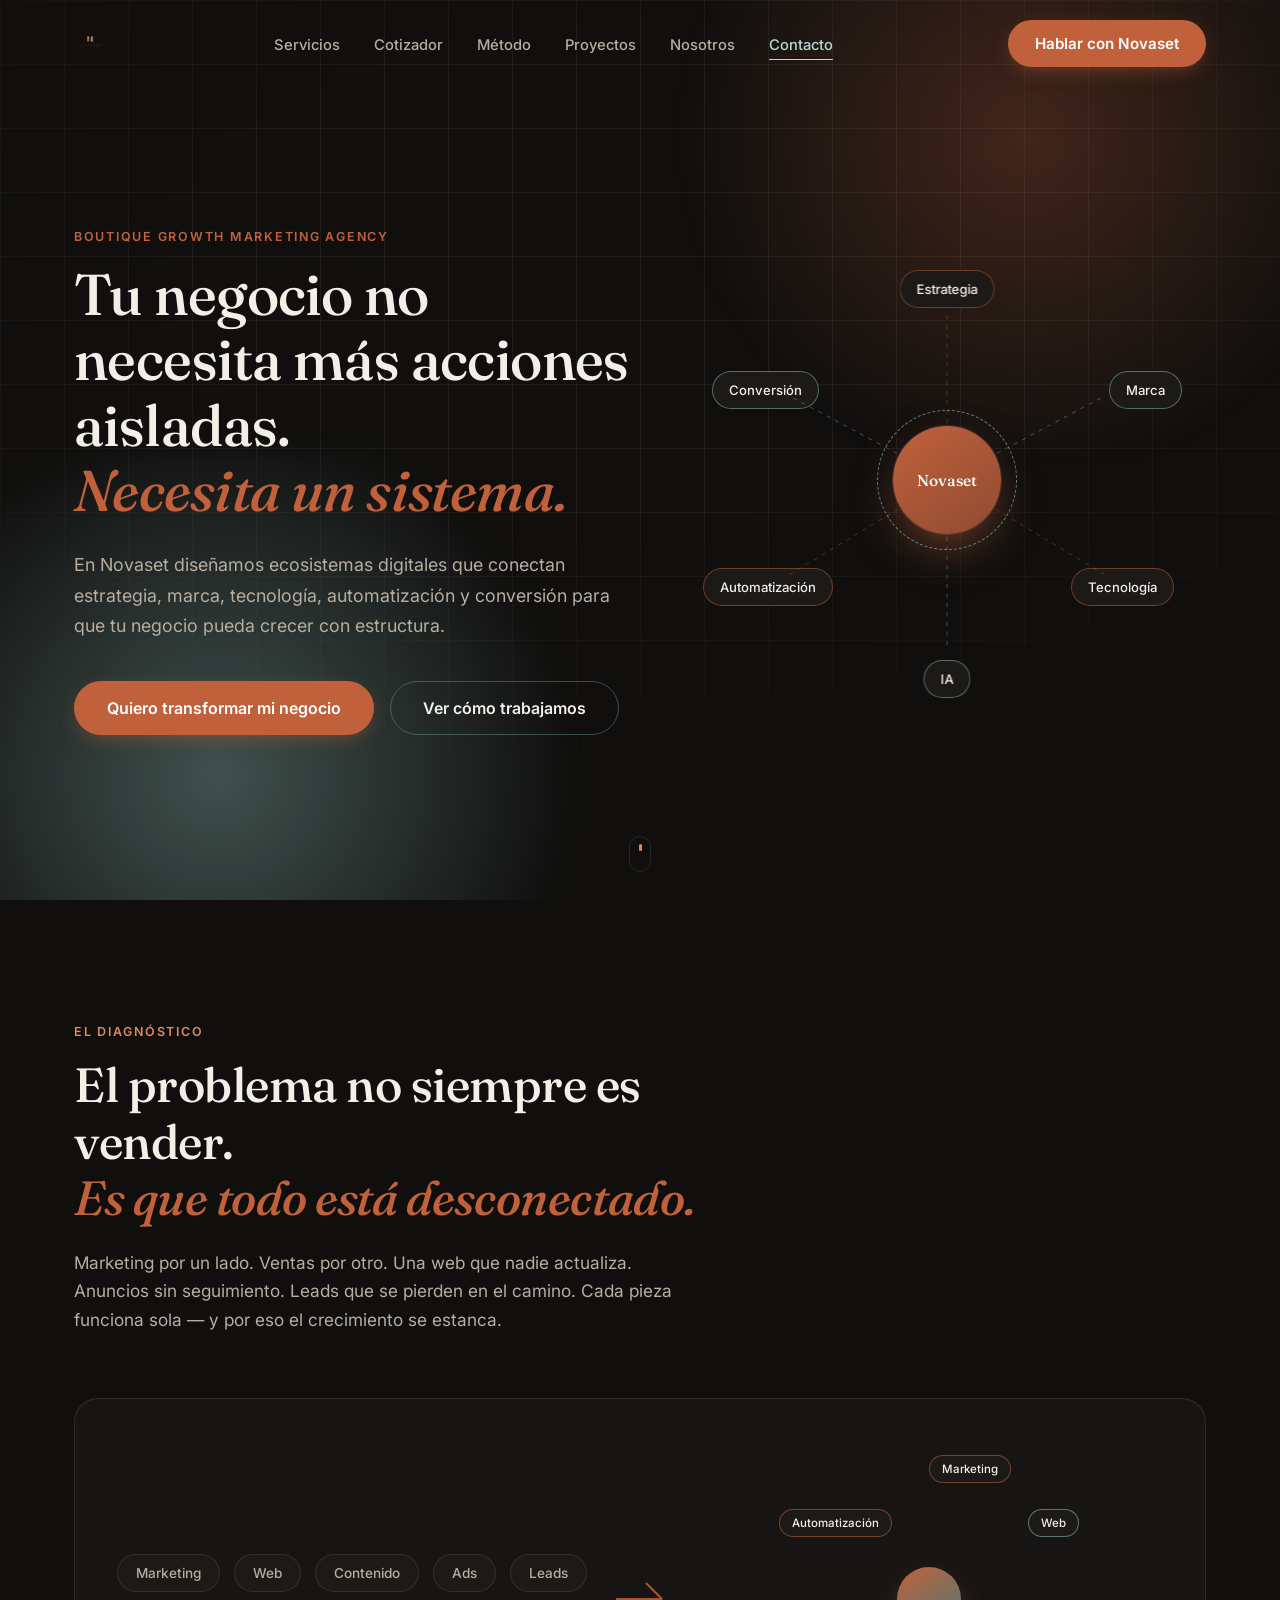
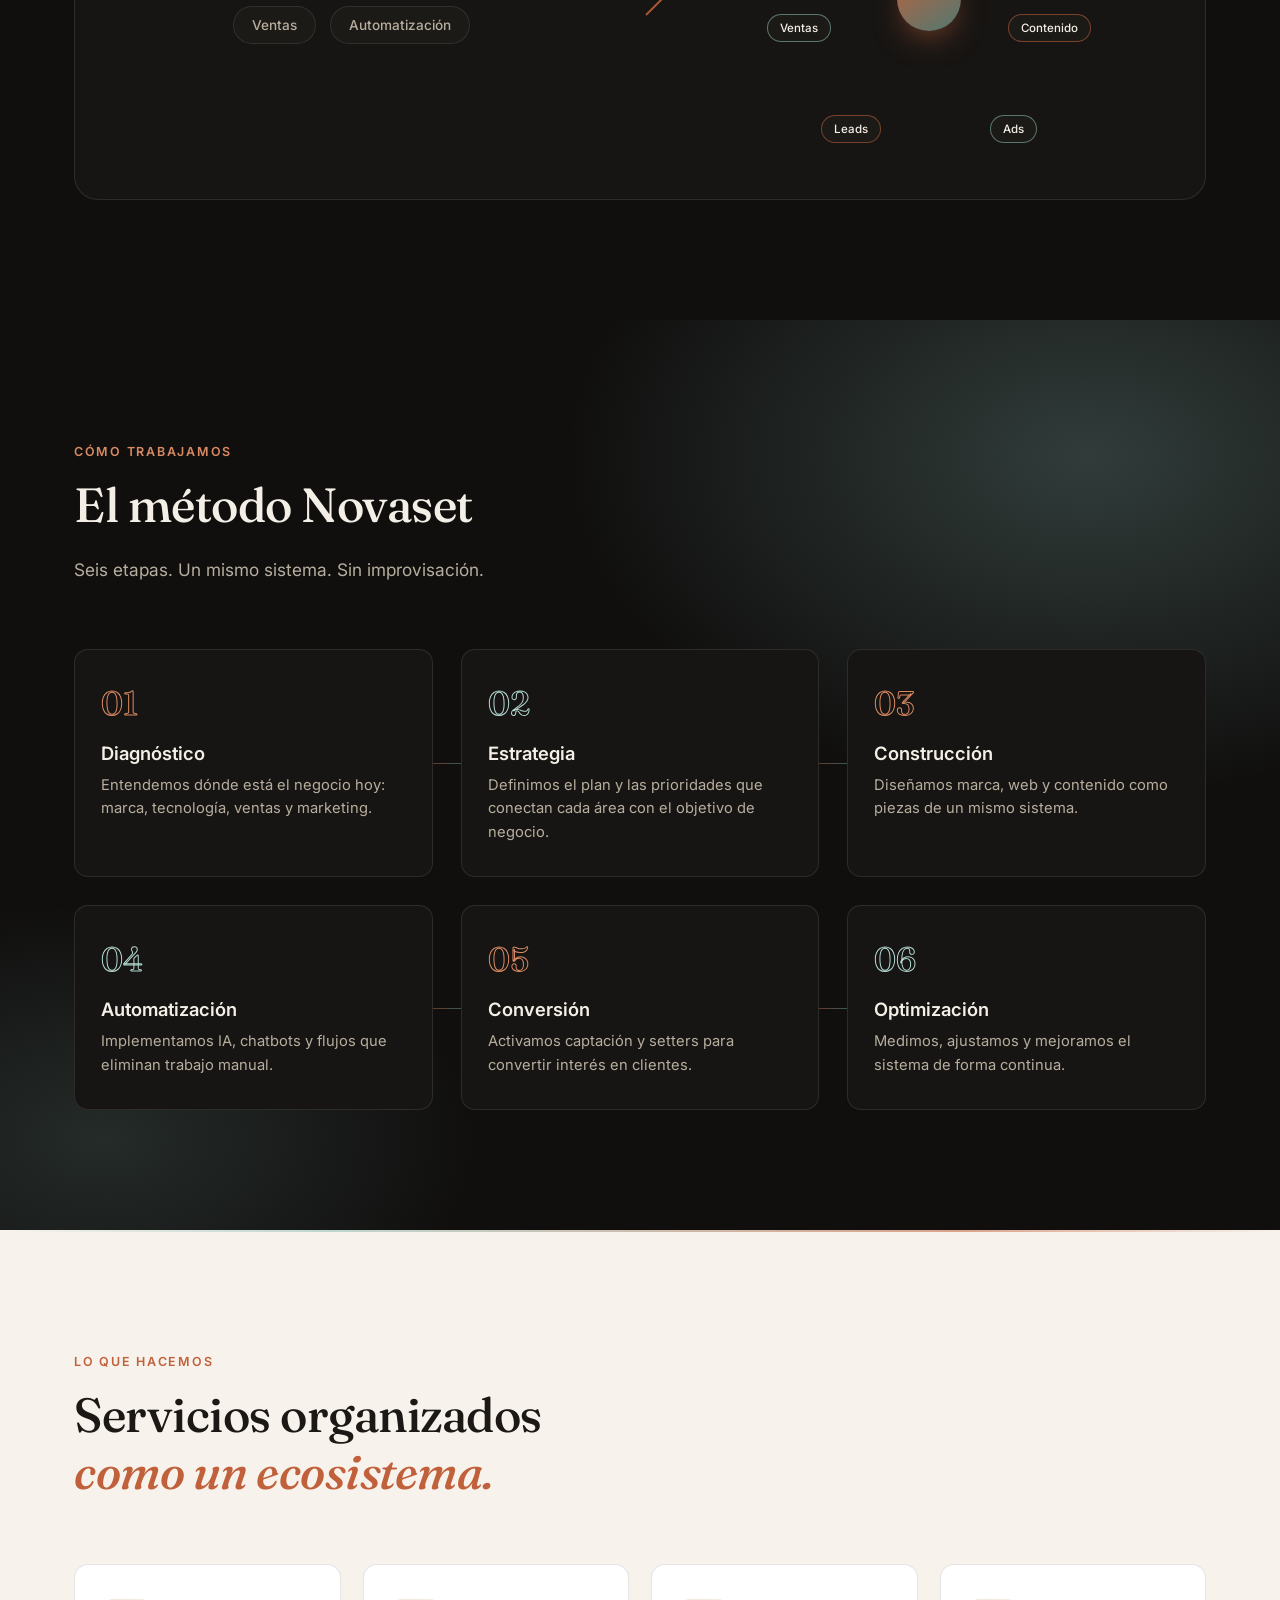
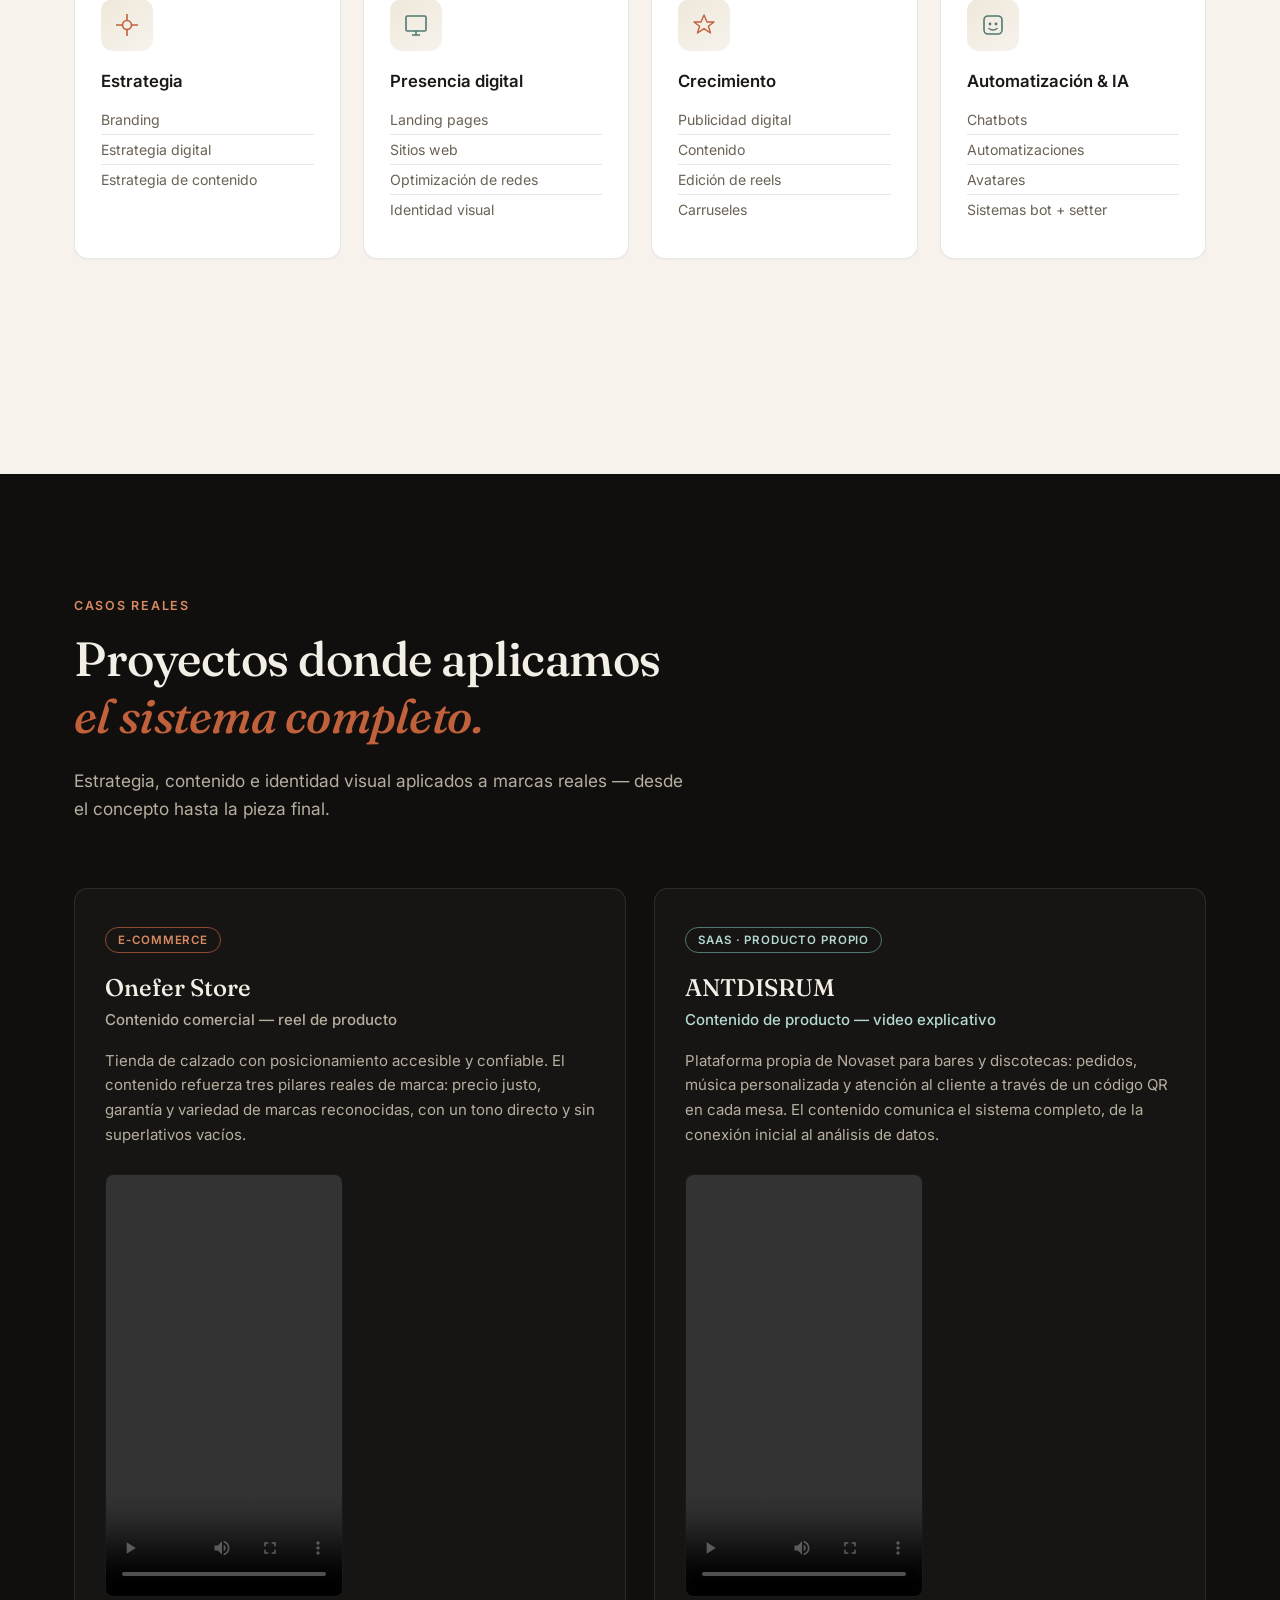
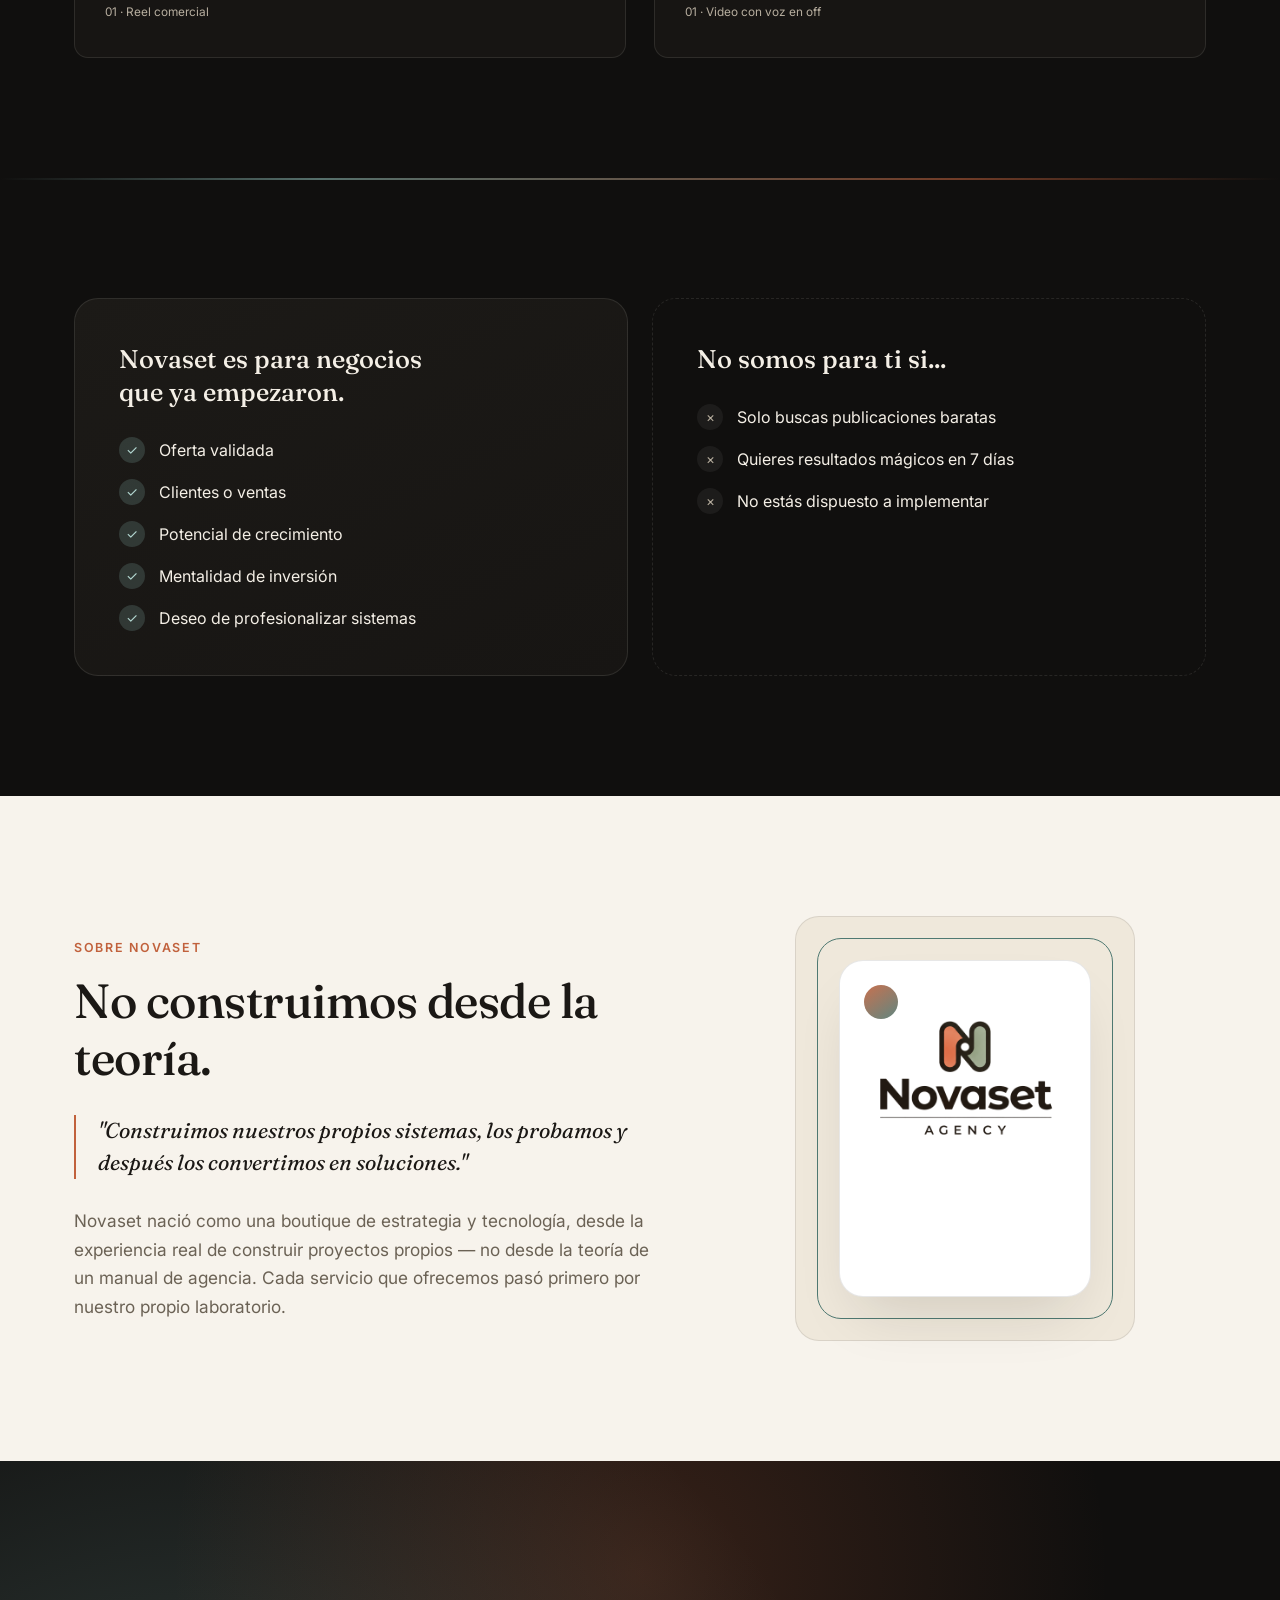
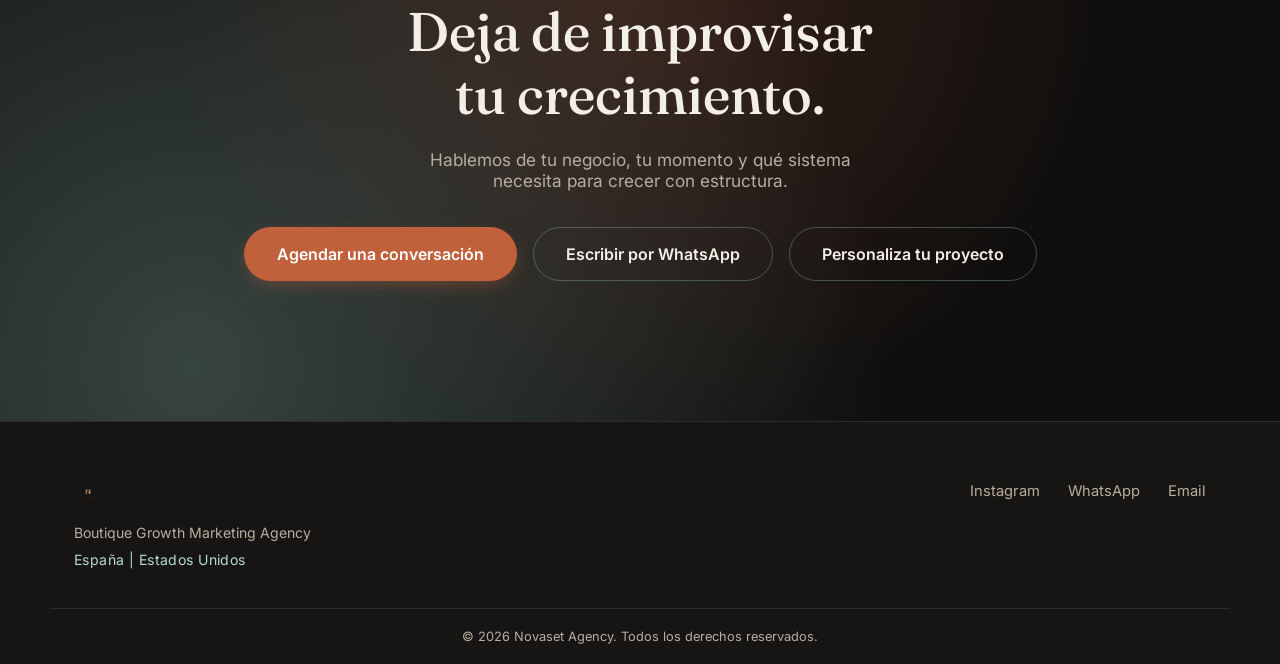
==== commit 3a94868d: "Fix logo paths and update section comments Updated logo image paths and corrected section numbering " ====
--- a/index.html
+++ b/index.html
@@ -40,7 +40,7 @@
 <header class="navbar" id="navbar">
   <div class="container navbar__inner">
     <a href="#hero" class="navbar__logo" aria-label="Novaset Agency — inicio">
-      <img src="assets/Logo.png.png" alt="Novaset Agency" class="navbar__logo-img" id="navLogoImg" onerror="this.style.display='none'; this.nextElementSibling.style.display='flex';">
+      <img src="assets/logo.png" alt="Novaset Agency" class="navbar__logo-img" id="navLogoImg" onerror="this.style.display='none'; this.nextElementSibling.style.display='flex';">
       <span class="logo-fallback" id="navLogoFallback">
         <span class="logo-mark" aria-hidden="true">
           <svg width="30" height="30" viewBox="0 0 30 30" fill="none">
@@ -174,29 +174,7 @@
   </div>
 </section>
 
-<!-- ============ 3. SOLUCIÓN ============ -->
-<section class="section section--light section--sage-tint" id="solucion">
-  <div class="container">
-    <div class="section__head" data-reveal>
-      <p class="eyebrow">La solución</p>
-      <h2 class="section__title section__title--dark">Construimos el sistema<br><span class="text-accent">detrás del crecimiento.</span></h2>
-      <p class="section__lead section__lead--dark">No vendemos publicaciones sueltas ni herramientas aisladas. Diseñamos el ecosistema completo — cada pieza conectada a la siguiente.</p>
-    </div>
-
-    <div class="capability-grid" data-reveal data-reveal-delay="1">
-      <div class="capability-card"><span class="capability-card__num">01</span><h3>Estrategia</h3><p>El plan antes que la ejecución.</p></div>
-      <div class="capability-card"><span class="capability-card__num">02</span><h3>Branding</h3><p>Identidad que sostiene el negocio.</p></div>
-      <div class="capability-card"><span class="capability-card__num">03</span><h3>Web</h3><p>Presencia digital que convierte.</p></div>
-      <div class="capability-card"><span class="capability-card__num">04</span><h3>Contenido</h3><p>Voz constante en cada canal.</p></div>
-      <div class="capability-card"><span class="capability-card__num">05</span><h3>IA</h3><p>Aplicada con propósito, no como moda.</p></div>
-      <div class="capability-card"><span class="capability-card__num">06</span><h3>Automatización</h3><p>Sistemas que trabajan sin fricción.</p></div>
-      <div class="capability-card"><span class="capability-card__num">07</span><h3>Ads</h3><p>Publicidad conectada a un objetivo.</p></div>
-      <div class="capability-card"><span class="capability-card__num">08</span><h3>Conversión</h3><p>Setters y sistemas que cierran.</p></div>
-    </div>
-  </div>
-</section>
-
-<!-- ============ 4. MÉTODO ============ -->
+<!-- ============ 3. MÉTODO ============ -->
 <section class="section section--dark section--sage-glow" id="metodo">
   <div class="container">
     <div class="section__head" data-reveal>
@@ -240,7 +218,7 @@
   </div>
 </section>
 
-<!-- ============ 5. SERVICIOS ============ -->
+<!-- ============ 4. SERVICIOS ============ -->
 <section class="section section--light section--seam" id="servicios">
   <div class="container">
     <div class="section__head" data-reveal>
@@ -307,7 +285,7 @@
   </div>
 </section>
 
-<!-- ============ 6. PROYECTOS ============ -->
+<!-- ============ 5. PROYECTOS ============ -->
 <section class="section section--dark" id="proyectos">
   <div class="container">
     <div class="section__head" data-reveal>
@@ -320,18 +298,19 @@
       <article class="project-card project-card--case">
         <span class="project-card__tag">E-commerce</span>
         <h3>Onefer Store</h3>
-        <p class="project-card__type">Contenido comercial — reels y carrusel de producto</p>
+        <p class="project-card__type">Contenido comercial — reel de producto</p>
         <p>Tienda de calzado con posicionamiento accesible y confiable. El contenido refuerza tres pilares reales de marca: precio justo, garantía y variedad de marcas reconocidas, con un tono directo y sin superlativos vacíos.</p>
 
-        <div class="project-videos">
+        <div class="project-videos project-videos--single">
           <div class="project-piece">
-            <video controls preload="metadata" playsinline src="assets/proyectos/onefer/reel-comercial.mp4"></video>
+            <video controls preload="metadata" playsinline src="assets/video-onefer.mp4"></video>
             <span class="project-piece__label">01 · Reel comercial</span>
           </div>
-          <div class="project-piece">
-            <video controls preload="metadata" playsinline src="assets/proyectos/onefer/reel-onefer.mp4"></video>
-            <span class="project-piece__label">03 · Reel</span>
-          </div>
+        </div>
+        <!-- Segundo video y carrusel de Onefer Store — pendientes, descomentar cuando estén los archivos
+        <div class="project-piece">
+          <video controls preload="metadata" playsinline src="assets/proyectos/onefer/reel-onefer.mp4"></video>
+          <span class="project-piece__label">03 · Reel</span>
         </div>
         <div class="project-piece project-piece--carousel" data-carousel>
           <div class="project-carousel__track" data-carousel-track>
@@ -348,23 +327,25 @@
             <span class="project-carousel__count">02 · Carrusel de producto</span>
           </div>
         </div>
+        -->
       </article>
 
       <article class="project-card project-card--case">
         <span class="project-card__tag">SaaS · Producto propio</span>
         <h3>ANTDISRUM</h3>
-        <p class="project-card__type">Contenido de producto — video explicativo y carrusel</p>
+        <p class="project-card__type">Contenido de producto — video explicativo</p>
         <p>Plataforma propia de Novaset para bares y discotecas: pedidos, música personalizada y atención al cliente a través de un código QR en cada mesa. El contenido comunica el sistema completo, de la conexión inicial al análisis de datos.</p>
 
-        <div class="project-videos">
+        <div class="project-videos project-videos--single">
           <div class="project-piece">
-            <video controls preload="metadata" playsinline src="assets/proyectos/antdisrum/video-voz-en-off.mp4"></video>
+            <video controls preload="metadata" playsinline src="assets/video-antdisrum.mp4"></video>
             <span class="project-piece__label">01 · Video con voz en off</span>
           </div>
-          <div class="project-piece">
-            <video controls preload="metadata" playsinline src="assets/proyectos/antdisrum/reel.mp4"></video>
-            <span class="project-piece__label">03 · Reel</span>
-          </div>
+        </div>
+        <!-- Segundo video y carrusel de ANTDISRUM — pendientes, descomentar cuando estén los archivos
+        <div class="project-piece">
+          <video controls preload="metadata" playsinline src="assets/proyectos/antdisrum/reel.mp4"></video>
+          <span class="project-piece__label">03 · Reel</span>
         </div>
         <div class="project-piece project-piece--carousel" data-carousel>
           <div class="project-carousel__track" data-carousel-track>
@@ -380,8 +361,10 @@
             <span class="project-carousel__count">02 · Carrusel</span>
           </div>
         </div>
+        -->
       </article>
 
+      <!-- Proyecto pendiente por subir — descomentar cuando estén los archivos
       <article class="project-card project-card--case">
         <span class="project-card__tag">Servicios profesionales</span>
         <h3>Dra. Annette Díaz</h3>
@@ -414,7 +397,9 @@
           </div>
         </div>
       </article>
-
+      -->
+
+      <!-- Proyecto pendiente por subir — descomentar cuando estén los archivos
       <article class="project-card project-card--case">
         <span class="project-card__tag">Servicios profesionales</span>
         <h3>Julieta Sáez</h3>
@@ -449,44 +434,12 @@
           </div>
         </div>
       </article>
-    </div>
-  </div>
-</section>
-
-<!-- ============ 7. DIFERENCIAL ============ -->
-<section class="section section--light" id="diferencial">
-  <div class="container">
-    <div class="section__head" data-reveal>
-      <p class="eyebrow">Lo que nos distingue</p>
-      <h2 class="section__title section__title--dark">No conectamos herramientas.<br><span class="text-accent">Conectamos decisiones.</span></h2>
-    </div>
-
-    <div class="diff-grid" data-reveal data-reveal-delay="1">
-      <div class="diff-card">
-        <span class="diff-card__num">01</span>
-        <h3>Estrategia antes que ejecución</h3>
-        <p>Ninguna pieza se construye sin saber para qué existe.</p>
-      </div>
-      <div class="diff-card">
-        <span class="diff-card__num">02</span>
-        <h3>IA aplicada con propósito</h3>
-        <p>Tecnología al servicio del sistema, no como adorno.</p>
-      </div>
-      <div class="diff-card">
-        <span class="diff-card__num">03</span>
-        <h3>Sistemas, no tareas aisladas</h3>
-        <p>Cada entregable se conecta con el resto del ecosistema.</p>
-      </div>
-      <div class="diff-card">
-        <span class="diff-card__num">04</span>
-        <h3>Diseño pensado para convertir</h3>
-        <p>Lo estético y lo funcional trabajan juntos, no por separado.</p>
-      </div>
-    </div>
-  </div>
-</section>
-
-<!-- ============ 8. PARA QUIÉN ============ -->
+      -->
+    </div>
+  </div>
+</section>
+
+<!-- ============ 6. PARA QUIÉN ============ -->
 <section class="section section--dark section--seam" id="para-quien">
   <div class="container">
     <div class="fit-grid">
@@ -513,7 +466,7 @@
   </div>
 </section>
 
-<!-- ============ 9. SOBRE NOVASET ============ -->
+<!-- ============ 7. SOBRE NOVASET ============ -->
 <section class="section section--light" id="nosotros">
   <div class="container about">
     <div class="about__text" data-reveal>
@@ -523,17 +476,18 @@
       <p class="section__lead section__lead--dark">Novaset nació como una boutique de estrategia y tecnología, desde la experiencia real de construir proyectos propios — no desde la teoría de un manual de agencia. Cada servicio que ofrecemos pasó primero por nuestro propio laboratorio.</p>
     </div>
     <div class="about__visual" data-reveal data-reveal-delay="1">
-  <div class="about__frame">
-    <span class="about__frame-line l1"></span>
-    <span class="about__frame-line l2"></span>
-    <span class="about__frame-line l3">
-      <img src="assets/logo.png" alt="Novaset Agency" class="about__logo">
-    </span>
-  </div>
-</div>
-</section>
-
-<!-- ============ 10. CTA FINAL ============ -->
+      <div class="about__frame">
+        <span class="about__frame-line l1"></span>
+        <span class="about__frame-line l2"></span>
+        <span class="about__frame-line l3">
+          <img src="assets/logo.png" alt="Novaset Agency" class="about__logo">
+        </span>
+      </div>
+    </div>
+  </div>
+</section>
+
+<!-- ============ 8. CTA FINAL ============ -->
 <section class="cta-final" id="contacto">
   <div class="cta-final__bg" aria-hidden="true"></div>
   <div class="container cta-final__inner" data-reveal>
@@ -554,7 +508,7 @@
   <div class="container footer__inner">
     <div class="footer__brand">
       <a href="#hero" class="footer__logo" aria-label="Novaset Agency — inicio">
-        <img src="assets/Logo.png.png" alt="Novaset Agency" class="navbar__logo-img" id="footerLogoImg" onerror="this.style.display='none'; this.nextElementSibling.style.display='flex';">
+        <img src="assets/logo.png" alt="Novaset Agency" class="navbar__logo-img" id="footerLogoImg" onerror="this.style.display='none'; this.nextElementSibling.style.display='flex';">
         <span class="logo-fallback" id="footerLogoFallback">
           <span class="logo-text">Novaset<span class="logo-text__accent">.</span></span>
         </span>
@@ -588,3 +542,6 @@
 <script src="script.js"></script>
 </body>
 </html>
+<script src="script.js"></script>
+</body>
+</html>
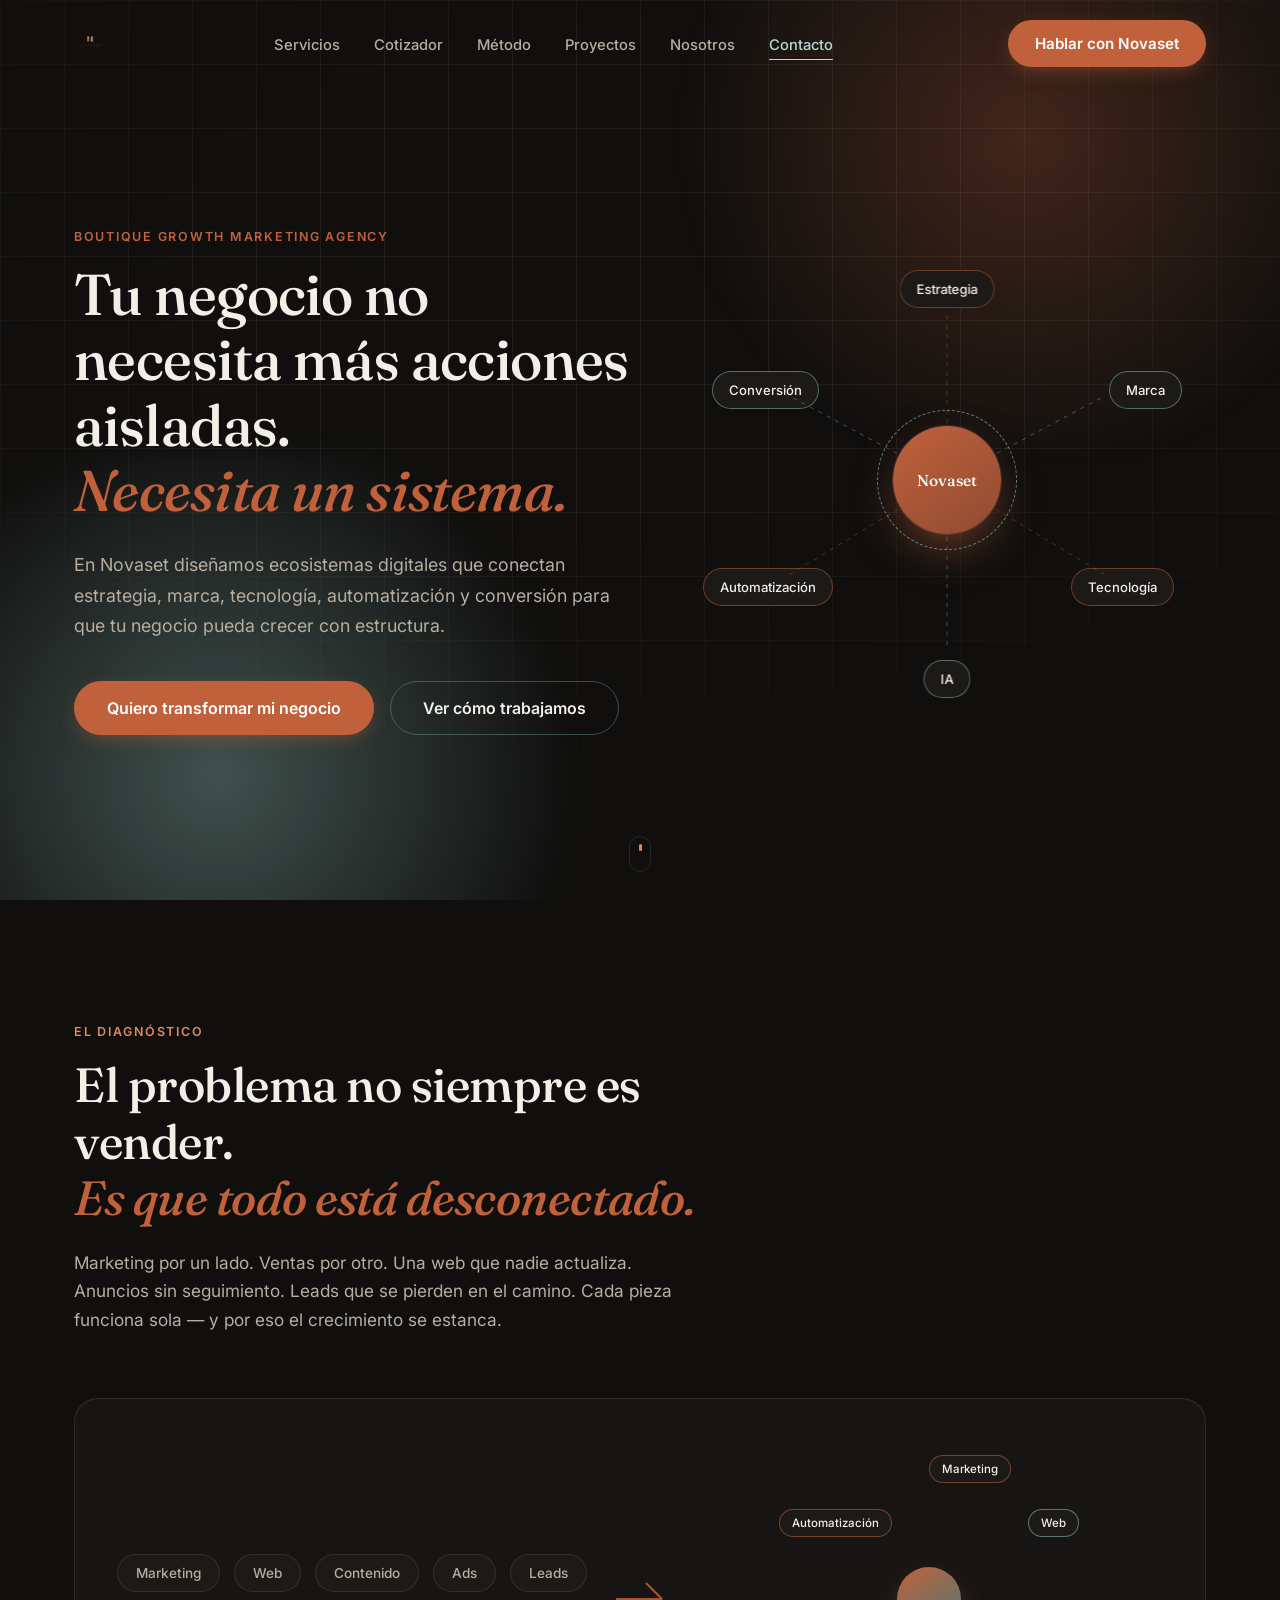
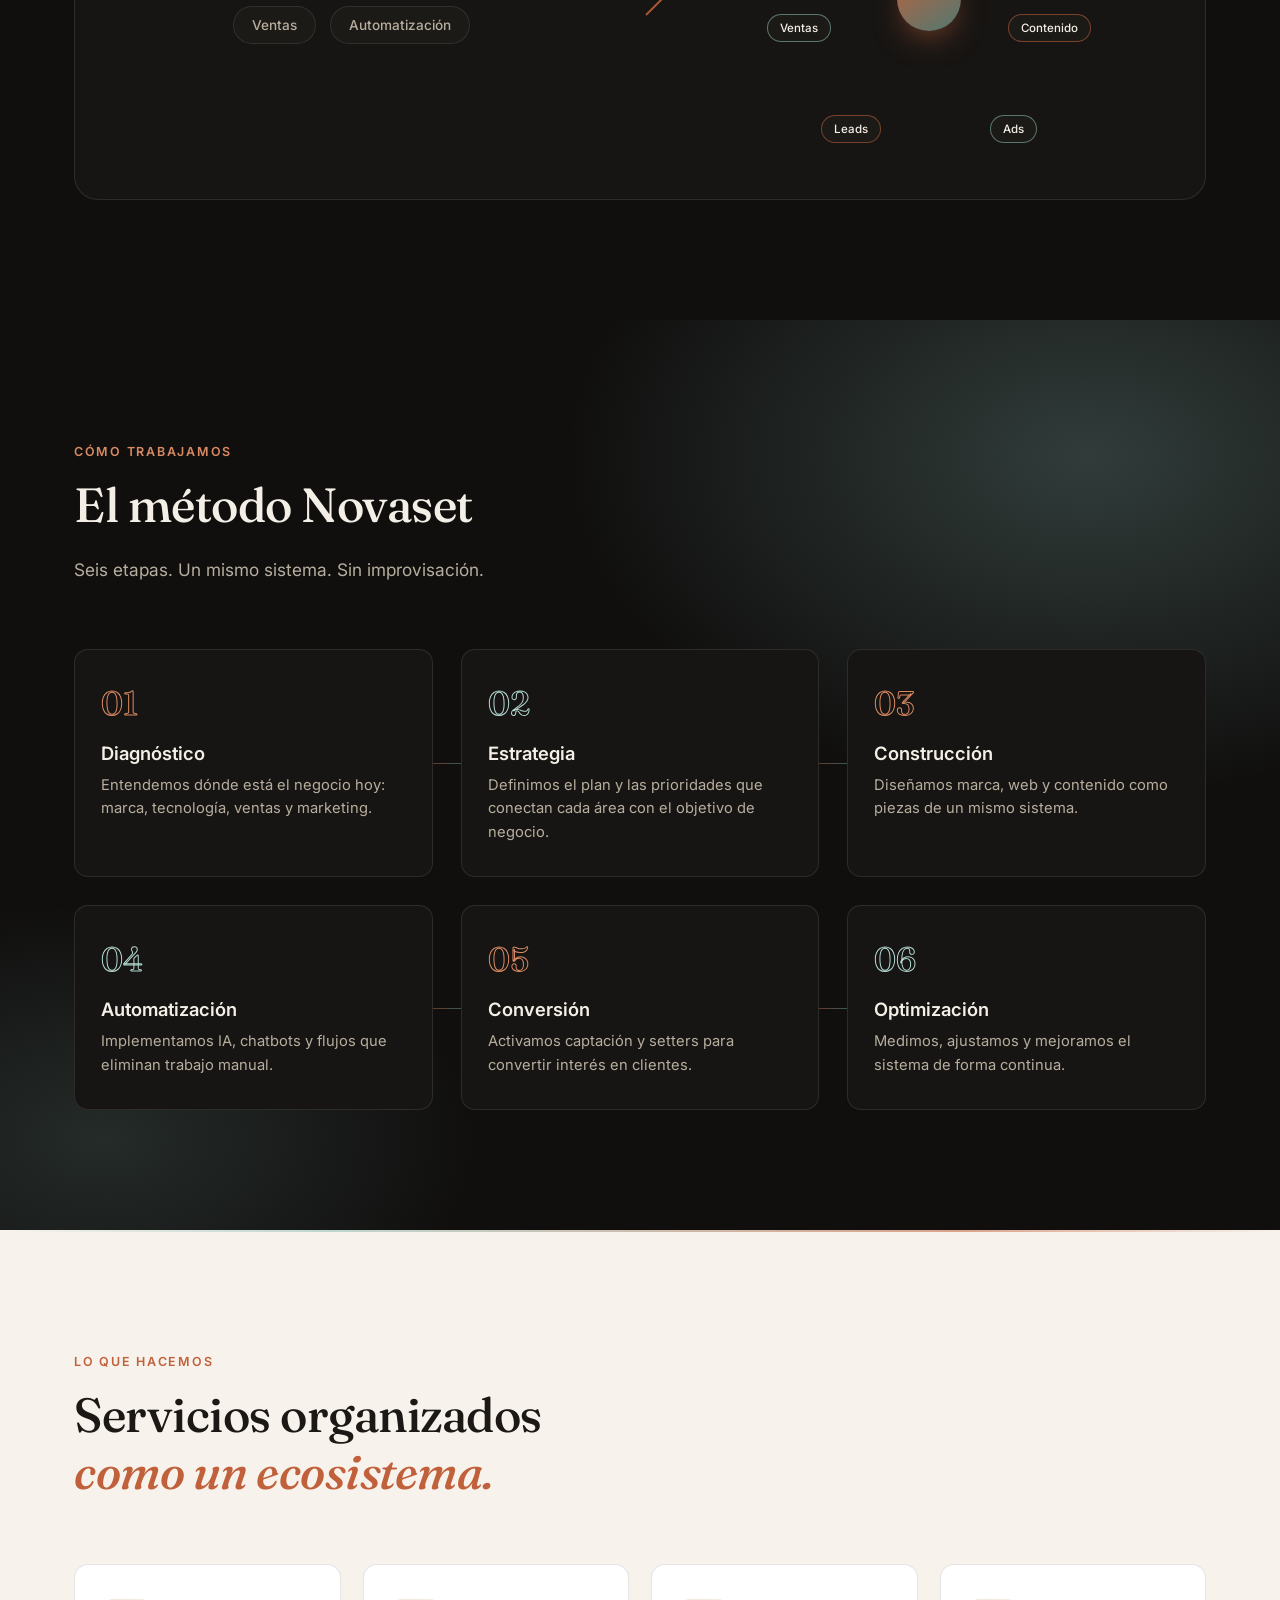
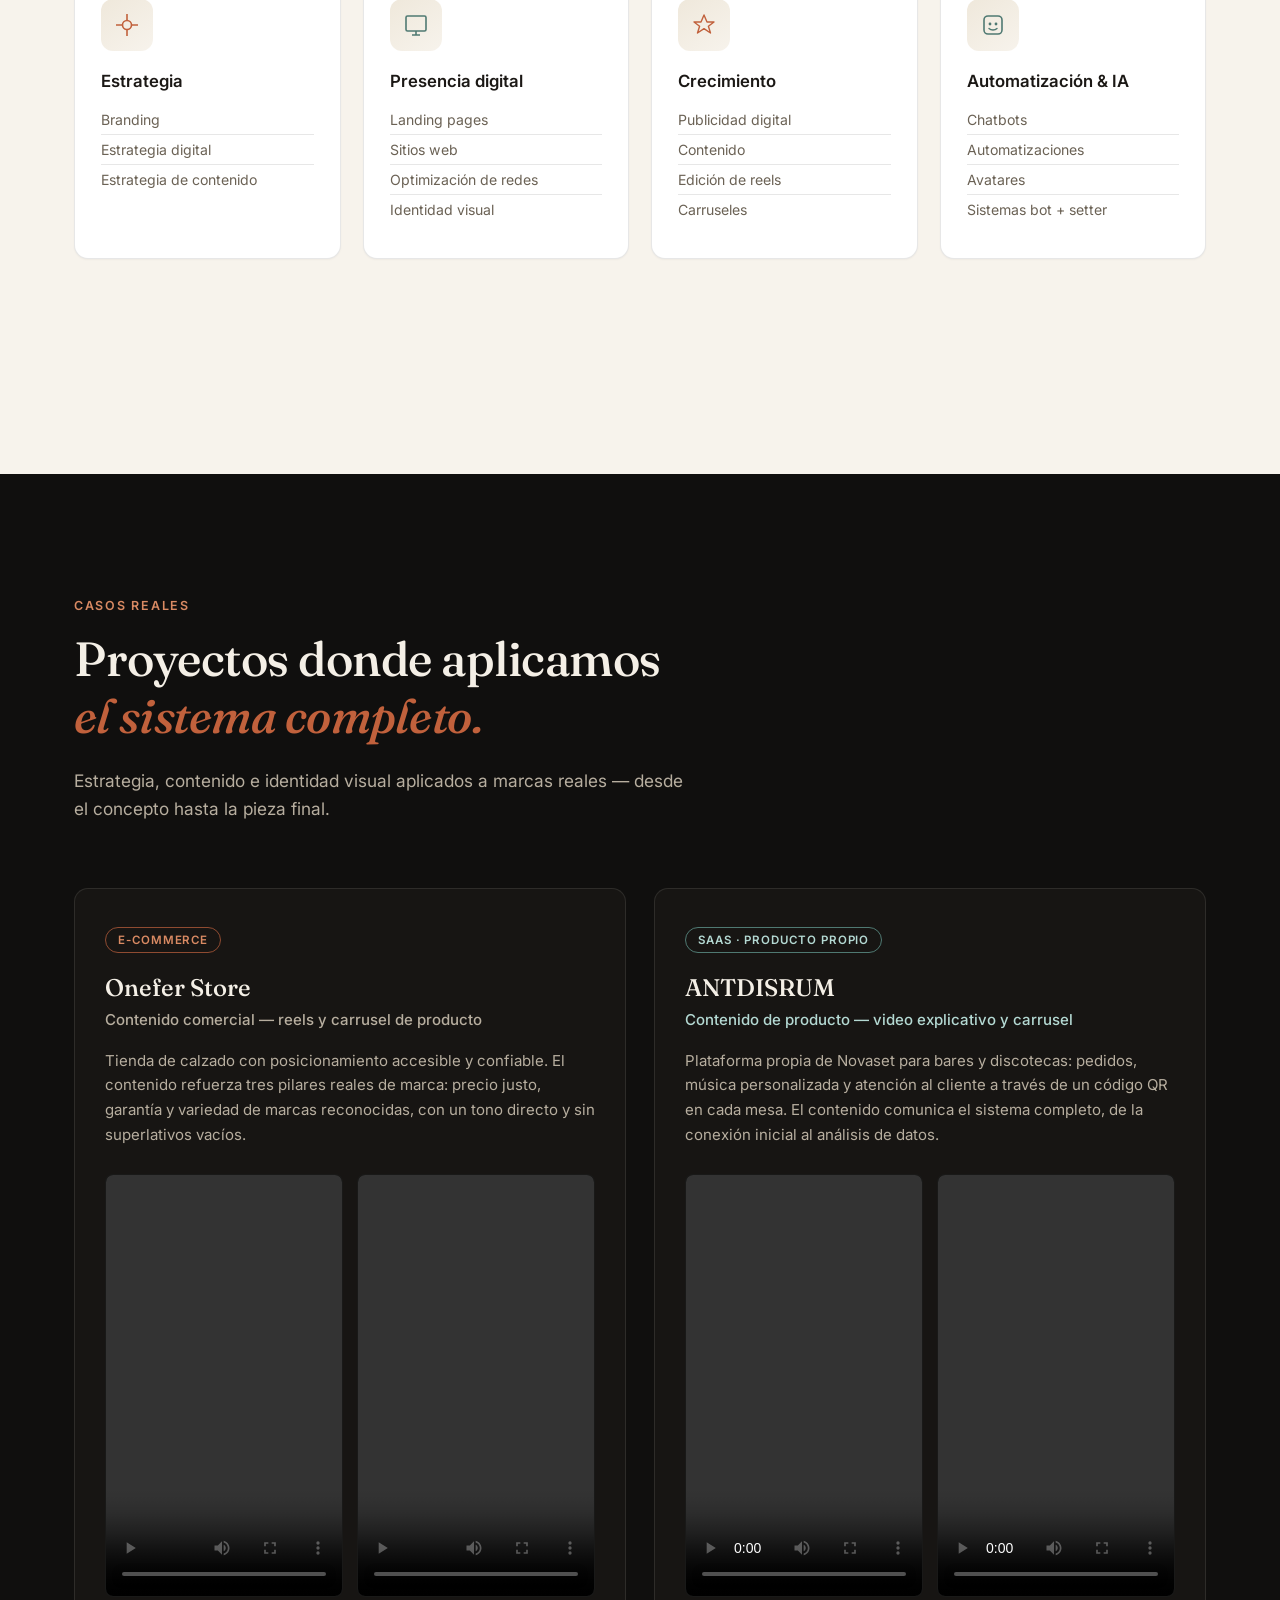
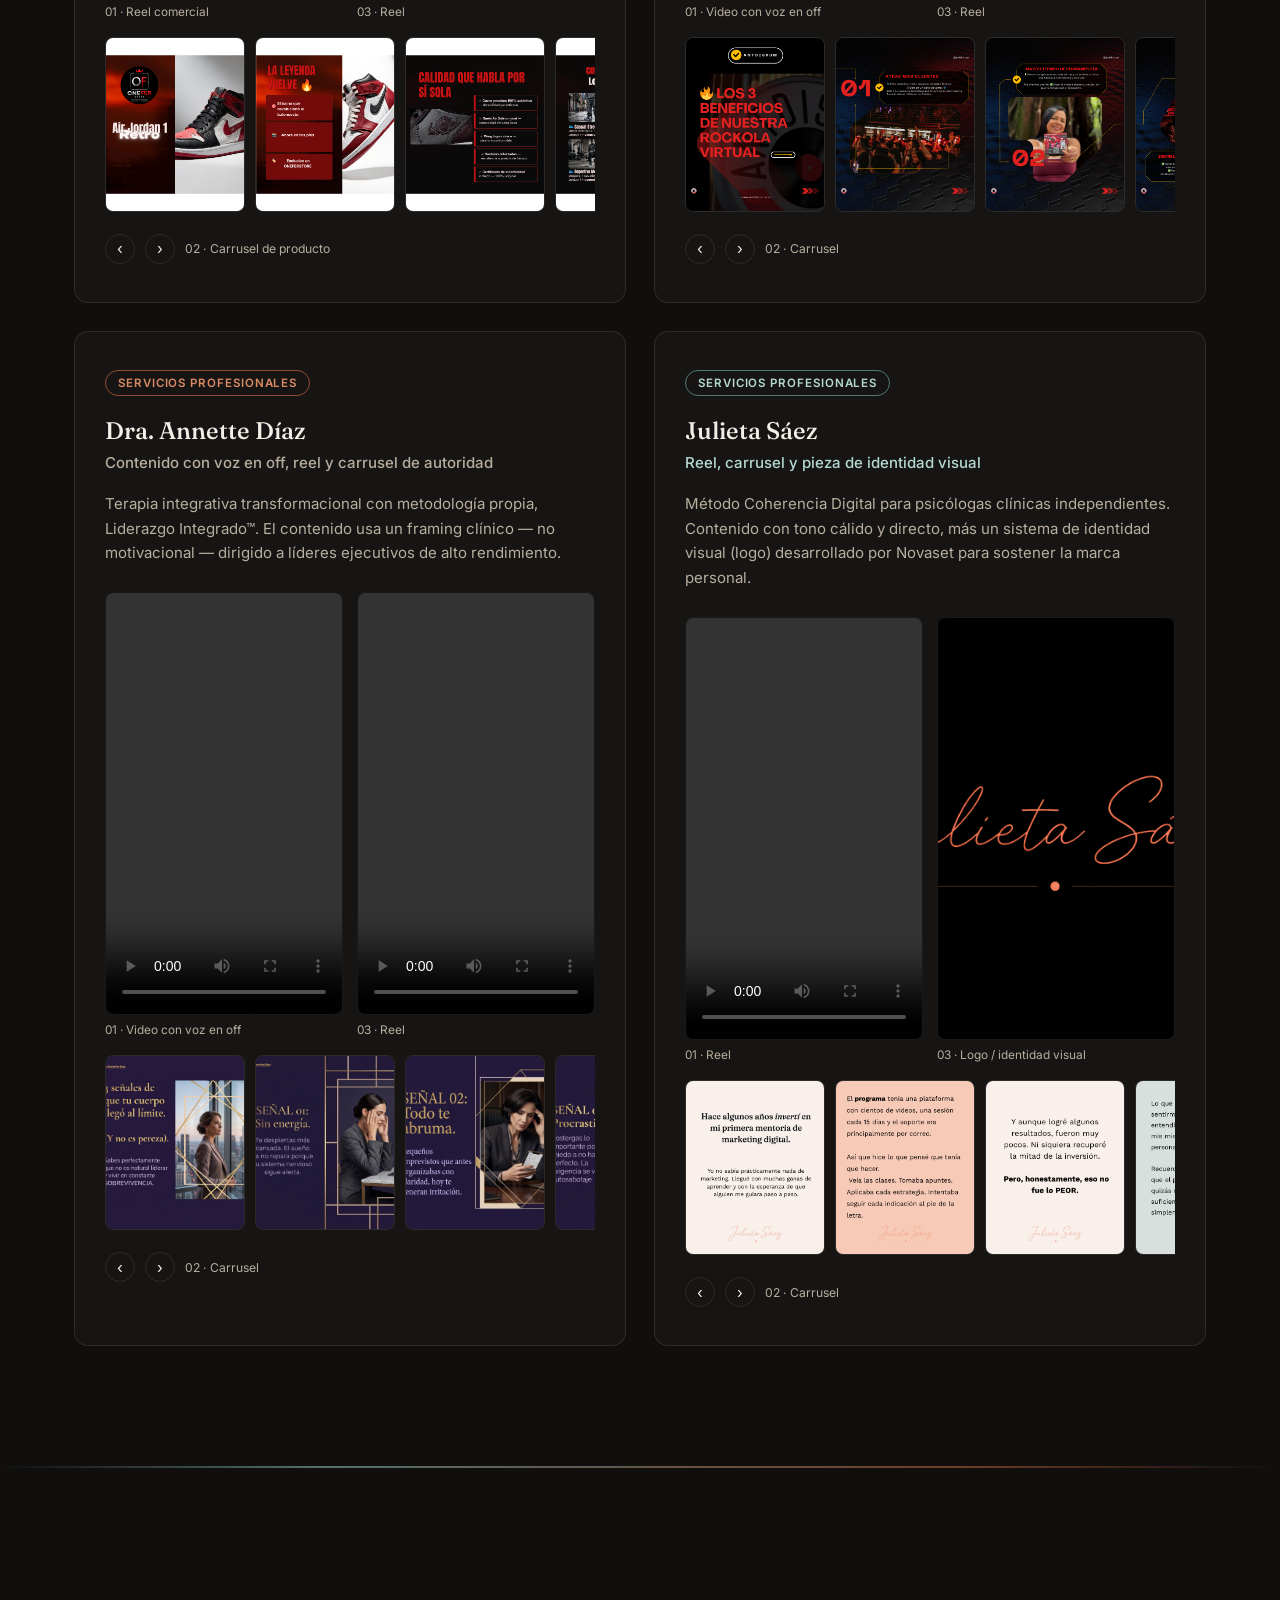
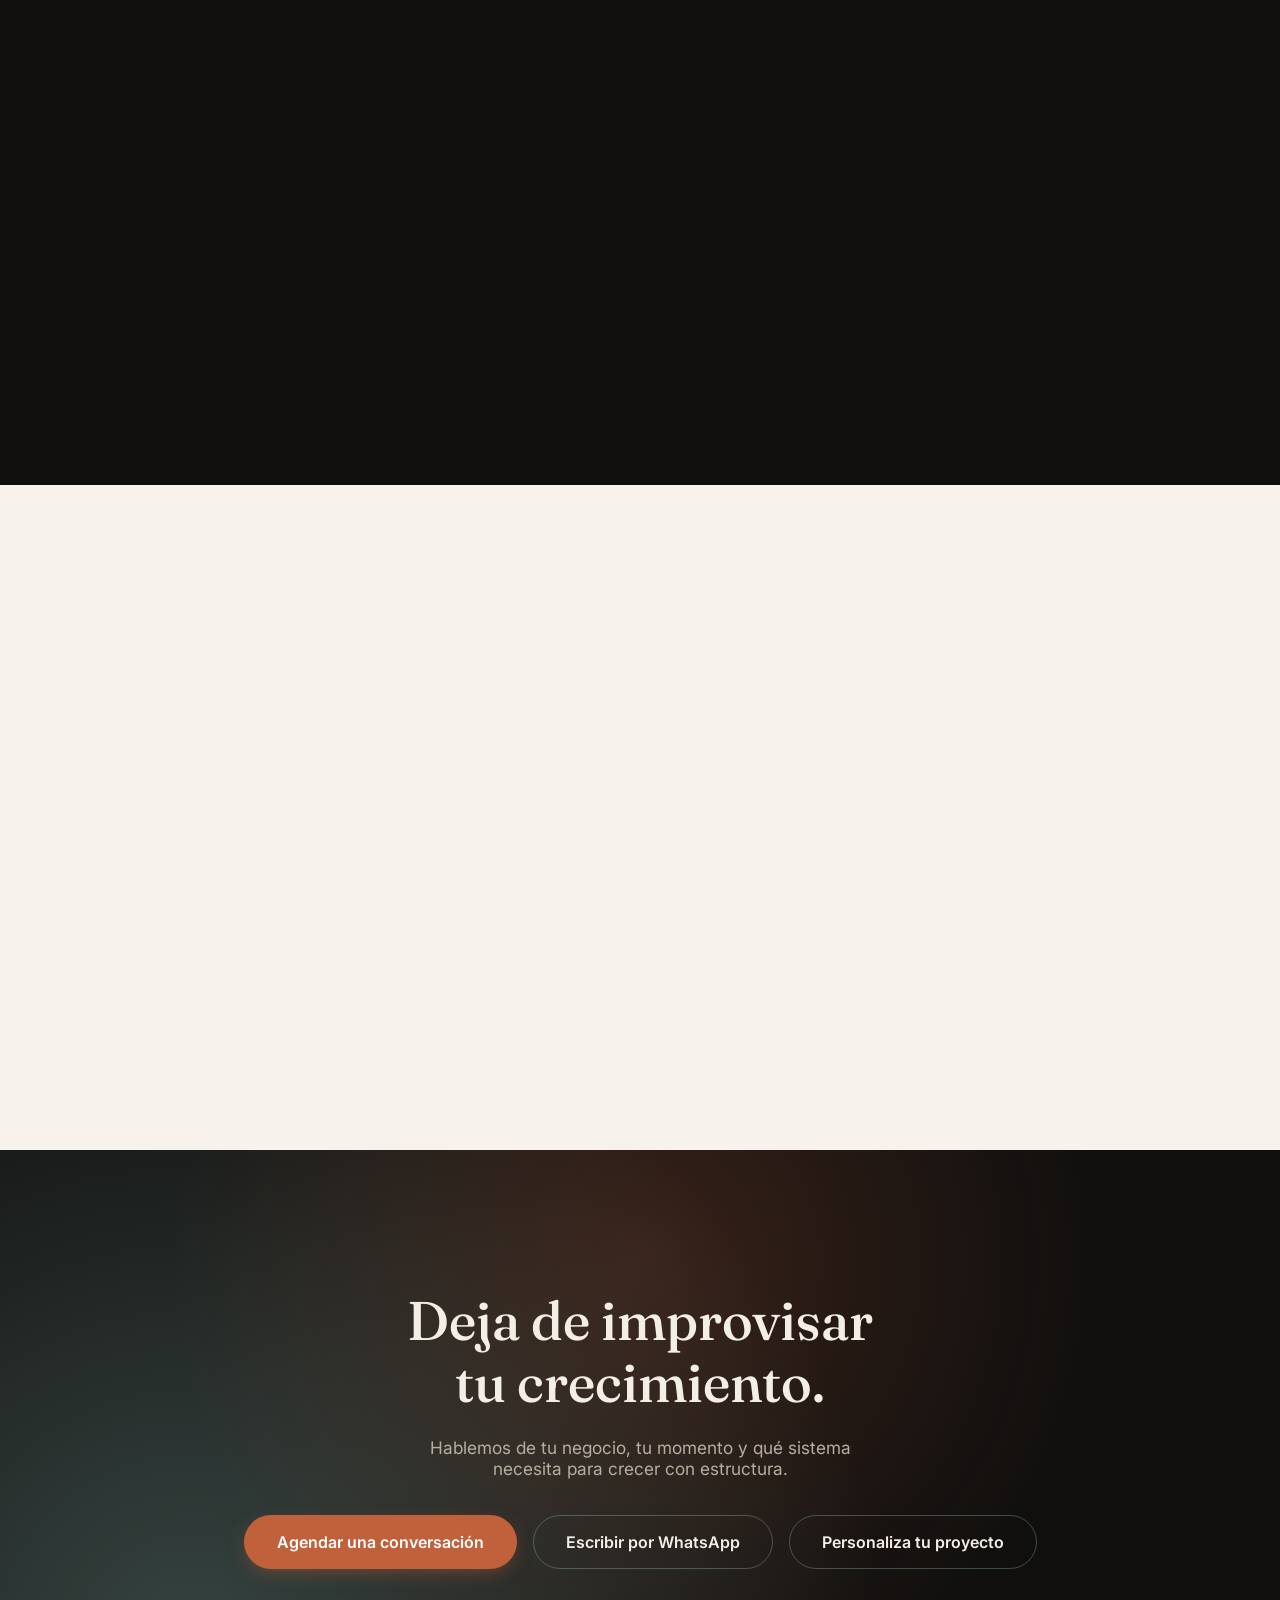
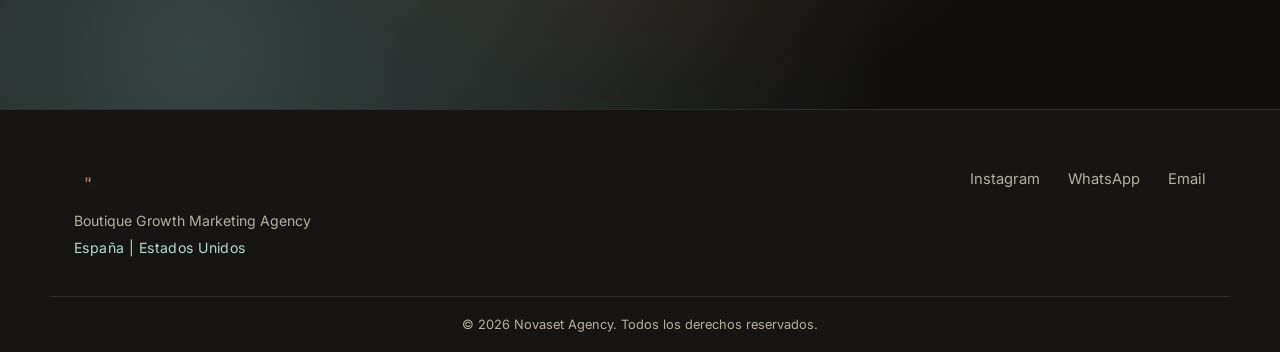
==== commit e4c0debf: "Restore complete portfolio to landing page" ====
--- a/index.html
+++ b/index.html
@@ -298,19 +298,18 @@
       <article class="project-card project-card--case">
         <span class="project-card__tag">E-commerce</span>
         <h3>Onefer Store</h3>
-        <p class="project-card__type">Contenido comercial — reel de producto</p>
+        <p class="project-card__type">Contenido comercial — reels y carrusel de producto</p>
         <p>Tienda de calzado con posicionamiento accesible y confiable. El contenido refuerza tres pilares reales de marca: precio justo, garantía y variedad de marcas reconocidas, con un tono directo y sin superlativos vacíos.</p>
 
-        <div class="project-videos project-videos--single">
-          <div class="project-piece">
-            <video controls preload="metadata" playsinline src="assets/video-onefer.mp4"></video>
+        <div class="project-videos">
+          <div class="project-piece">
+            <video controls preload="metadata" playsinline src="assets/proyectos/onefer/reel-comercial.mp4"></video>
             <span class="project-piece__label">01 · Reel comercial</span>
           </div>
-        </div>
-        <!-- Segundo video y carrusel de Onefer Store — pendientes, descomentar cuando estén los archivos
-        <div class="project-piece">
-          <video controls preload="metadata" playsinline src="assets/proyectos/onefer/reel-onefer.mp4"></video>
-          <span class="project-piece__label">03 · Reel</span>
+          <div class="project-piece">
+            <video controls preload="metadata" playsinline src="assets/proyectos/onefer/reel-onefer.mp4"></video>
+            <span class="project-piece__label">03 · Reel</span>
+          </div>
         </div>
         <div class="project-piece project-piece--carousel" data-carousel>
           <div class="project-carousel__track" data-carousel-track>
@@ -327,25 +326,23 @@
             <span class="project-carousel__count">02 · Carrusel de producto</span>
           </div>
         </div>
-        -->
       </article>
 
       <article class="project-card project-card--case">
         <span class="project-card__tag">SaaS · Producto propio</span>
         <h3>ANTDISRUM</h3>
-        <p class="project-card__type">Contenido de producto — video explicativo</p>
+        <p class="project-card__type">Contenido de producto — video explicativo y carrusel</p>
         <p>Plataforma propia de Novaset para bares y discotecas: pedidos, música personalizada y atención al cliente a través de un código QR en cada mesa. El contenido comunica el sistema completo, de la conexión inicial al análisis de datos.</p>
 
-        <div class="project-videos project-videos--single">
-          <div class="project-piece">
-            <video controls preload="metadata" playsinline src="assets/video-antdisrum.mp4"></video>
+        <div class="project-videos">
+          <div class="project-piece">
+            <video controls preload="metadata" playsinline src="assets/proyectos/antdisrum/video-voz-en-off.mp4"></video>
             <span class="project-piece__label">01 · Video con voz en off</span>
           </div>
-        </div>
-        <!-- Segundo video y carrusel de ANTDISRUM — pendientes, descomentar cuando estén los archivos
-        <div class="project-piece">
-          <video controls preload="metadata" playsinline src="assets/proyectos/antdisrum/reel.mp4"></video>
-          <span class="project-piece__label">03 · Reel</span>
+          <div class="project-piece">
+            <video controls preload="metadata" playsinline src="assets/proyectos/antdisrum/reel.mp4"></video>
+            <span class="project-piece__label">03 · Reel</span>
+          </div>
         </div>
         <div class="project-piece project-piece--carousel" data-carousel>
           <div class="project-carousel__track" data-carousel-track>
@@ -361,10 +358,8 @@
             <span class="project-carousel__count">02 · Carrusel</span>
           </div>
         </div>
-        -->
       </article>
 
-      <!-- Proyecto pendiente por subir — descomentar cuando estén los archivos
       <article class="project-card project-card--case">
         <span class="project-card__tag">Servicios profesionales</span>
         <h3>Dra. Annette Díaz</h3>
@@ -397,9 +392,7 @@
           </div>
         </div>
       </article>
-      -->
-
-      <!-- Proyecto pendiente por subir — descomentar cuando estén los archivos
+
       <article class="project-card project-card--case">
         <span class="project-card__tag">Servicios profesionales</span>
         <h3>Julieta Sáez</h3>
@@ -434,7 +427,6 @@
           </div>
         </div>
       </article>
-      -->
     </div>
   </div>
 </section>
@@ -542,6 +534,3 @@
 <script src="script.js"></script>
 </body>
 </html>
-<script src="script.js"></script>
-</body>
-</html>
--- a/styles.css
+++ b/styles.css
@@ -443,6 +443,7 @@
 .project-card:nth-child(even) .project-card__type { color: var(--sage-light); }
 
 .project-videos { margin-top: 26px; display: grid; grid-template-columns: repeat(2, 1fr); gap: 14px; }
+.project-videos--single { grid-template-columns: minmax(0, 260px); justify-content: center; }
 .project-piece { display: flex; flex-direction: column; gap: 8px; }
 .project-piece video,
 .project-piece-img {
@@ -516,6 +517,10 @@
 .l3::after {
   content: ''; position: absolute; top: 24px; left: 24px; width: 34px; height: 34px; border-radius: 50%;
   background: linear-gradient(145deg, var(--terracotta), var(--sage-dim)); opacity: 0.9;
+}
+.about__logo {
+  position: absolute; top: 50%; left: 50%; transform: translate(-50%, -50%);
+  width: 62%; height: auto;
 }
 
 /* ---------- CTA final ---------- */
@@ -653,3 +658,6 @@
   .lightbox__nav--next { right: 8px; }
   .lightbox__count { bottom: 14px; font-size: 0.74rem; }
 }
+  .lightbox__nav--next { right: 8px; }
+  .lightbox__count { bottom: 14px; font-size: 0.74rem; }
+}
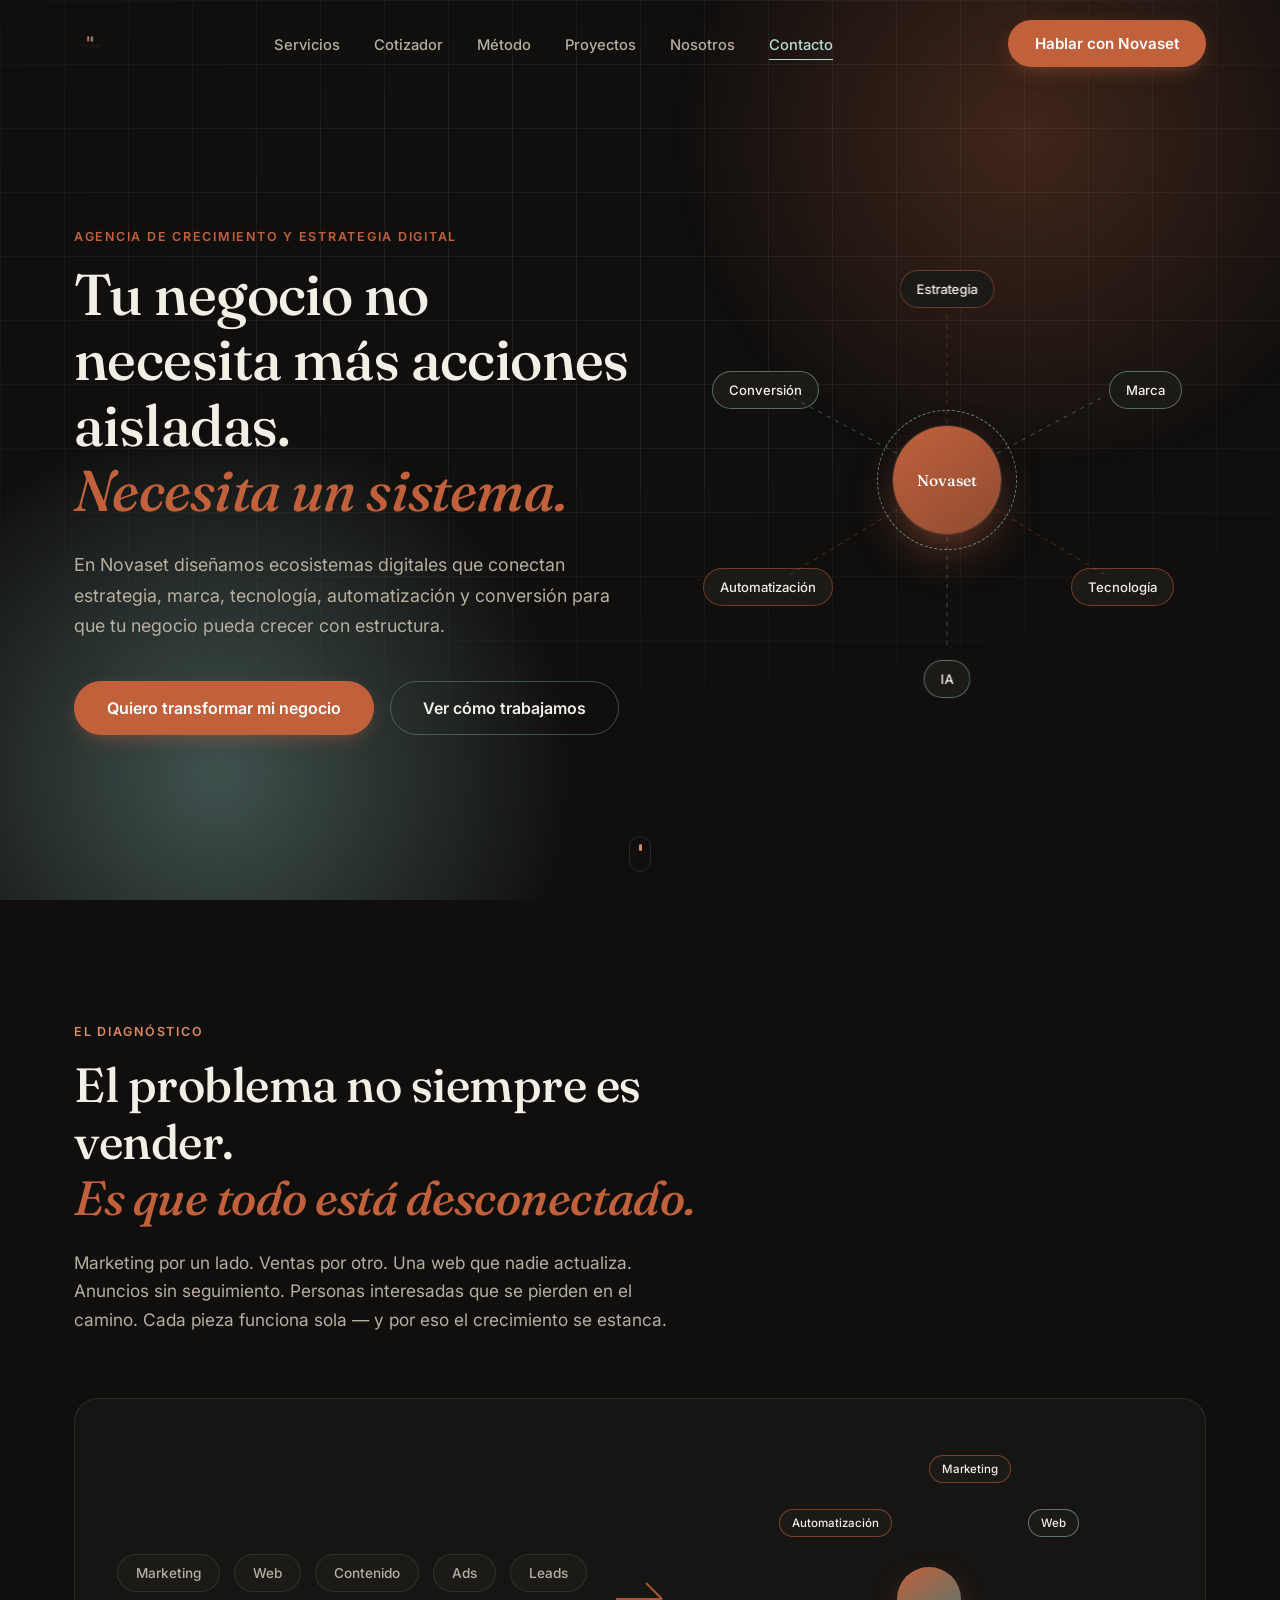
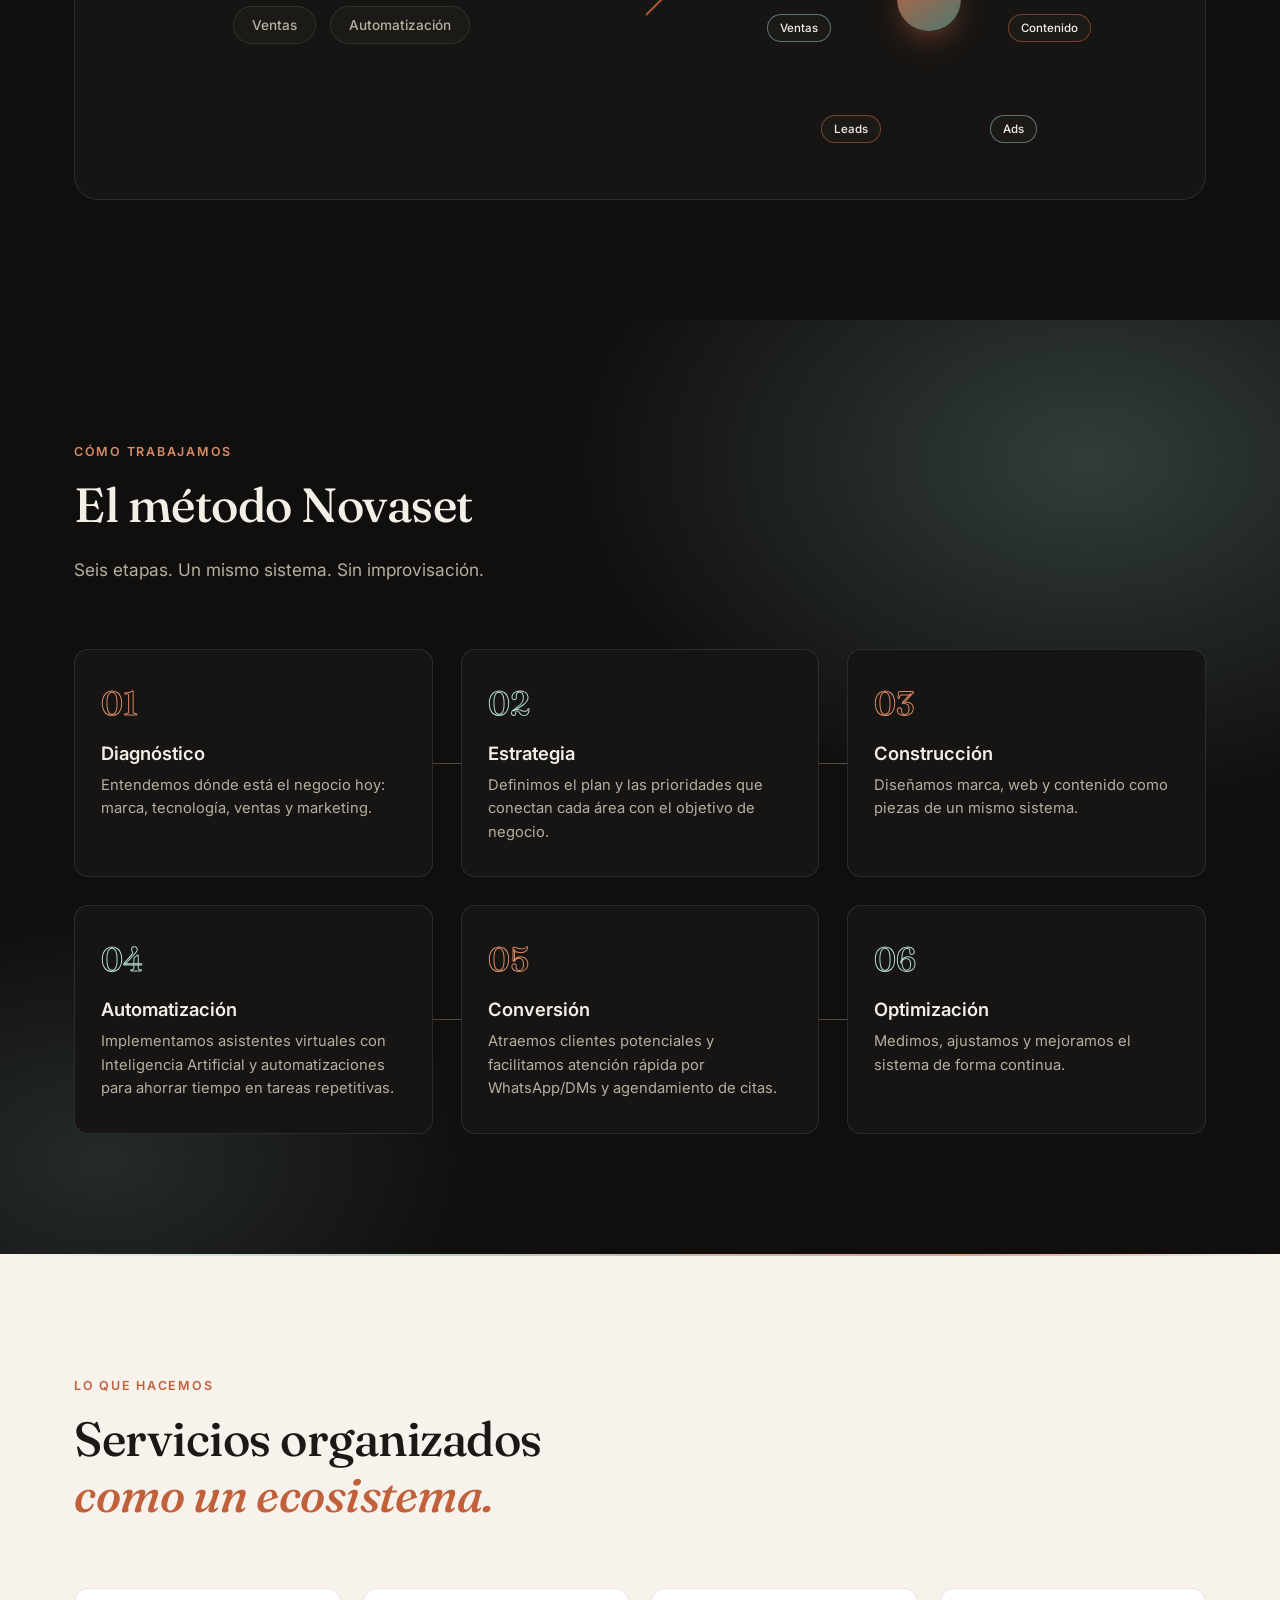
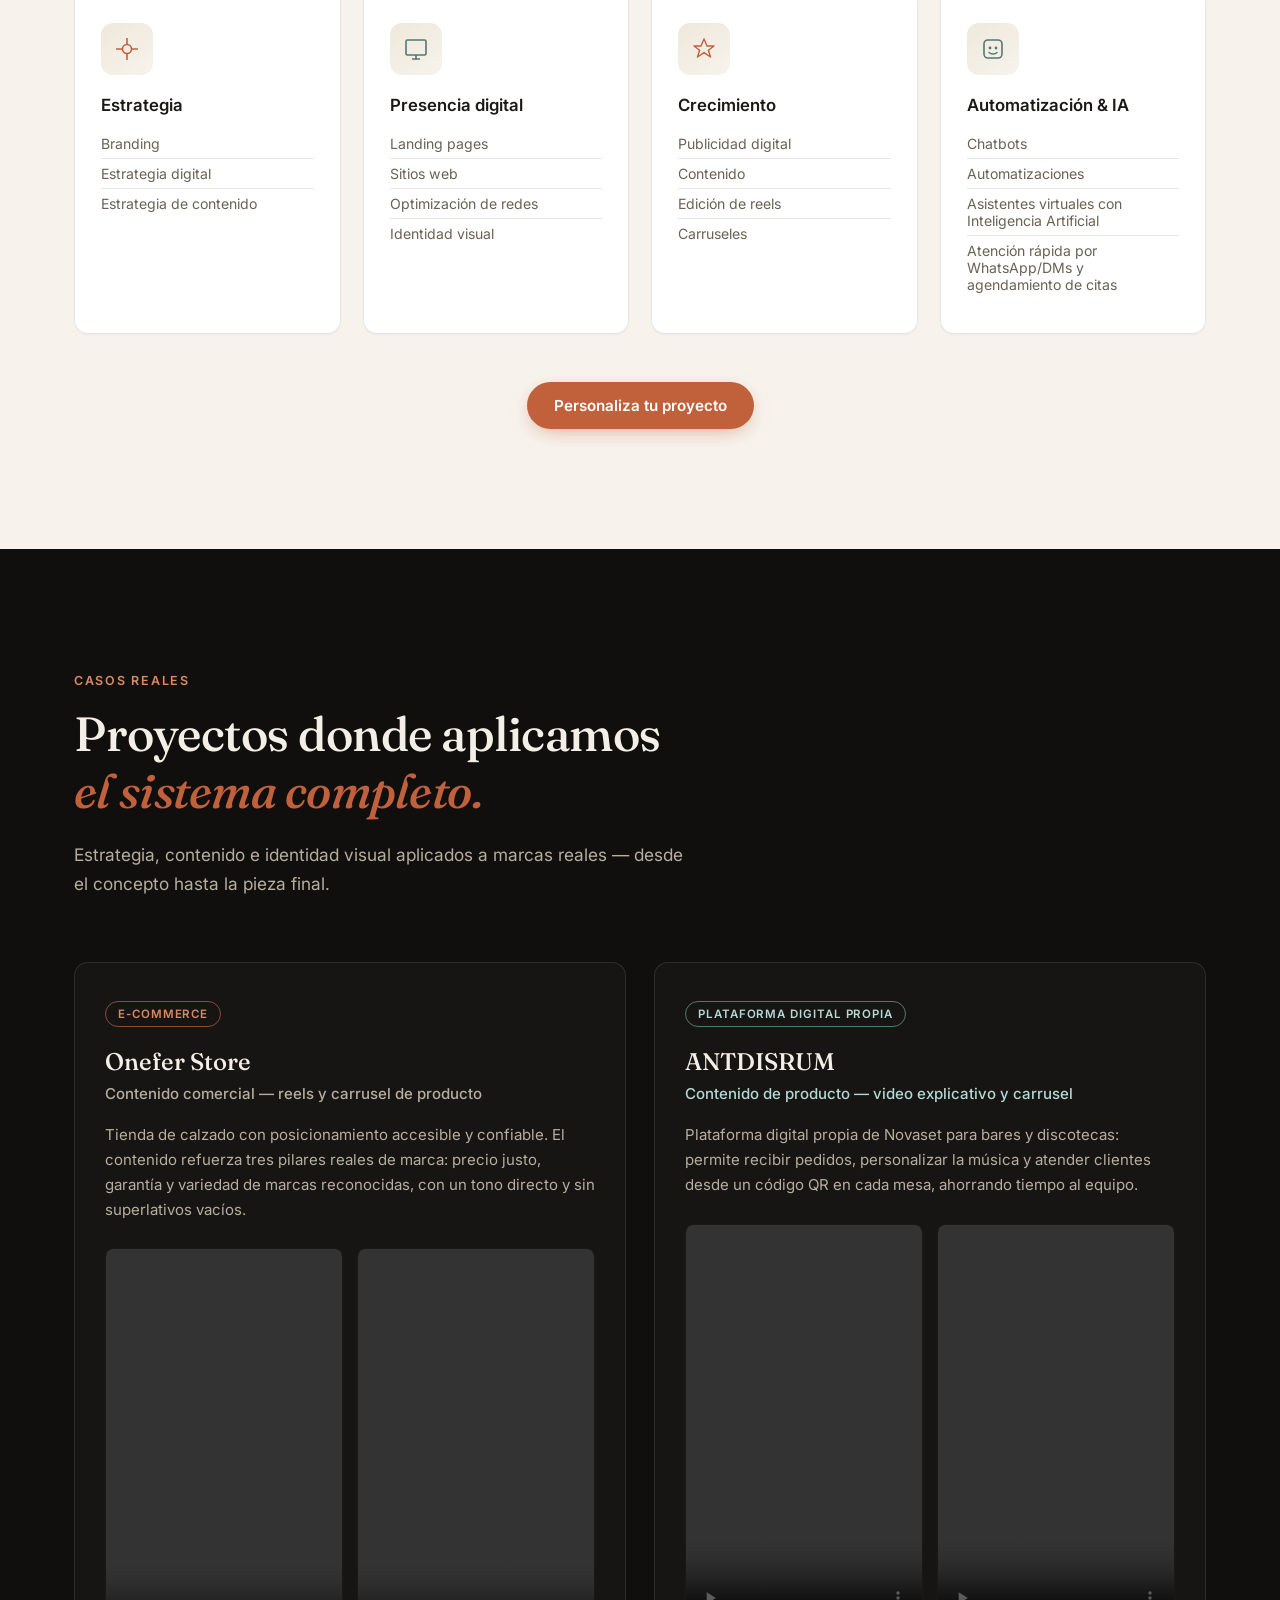
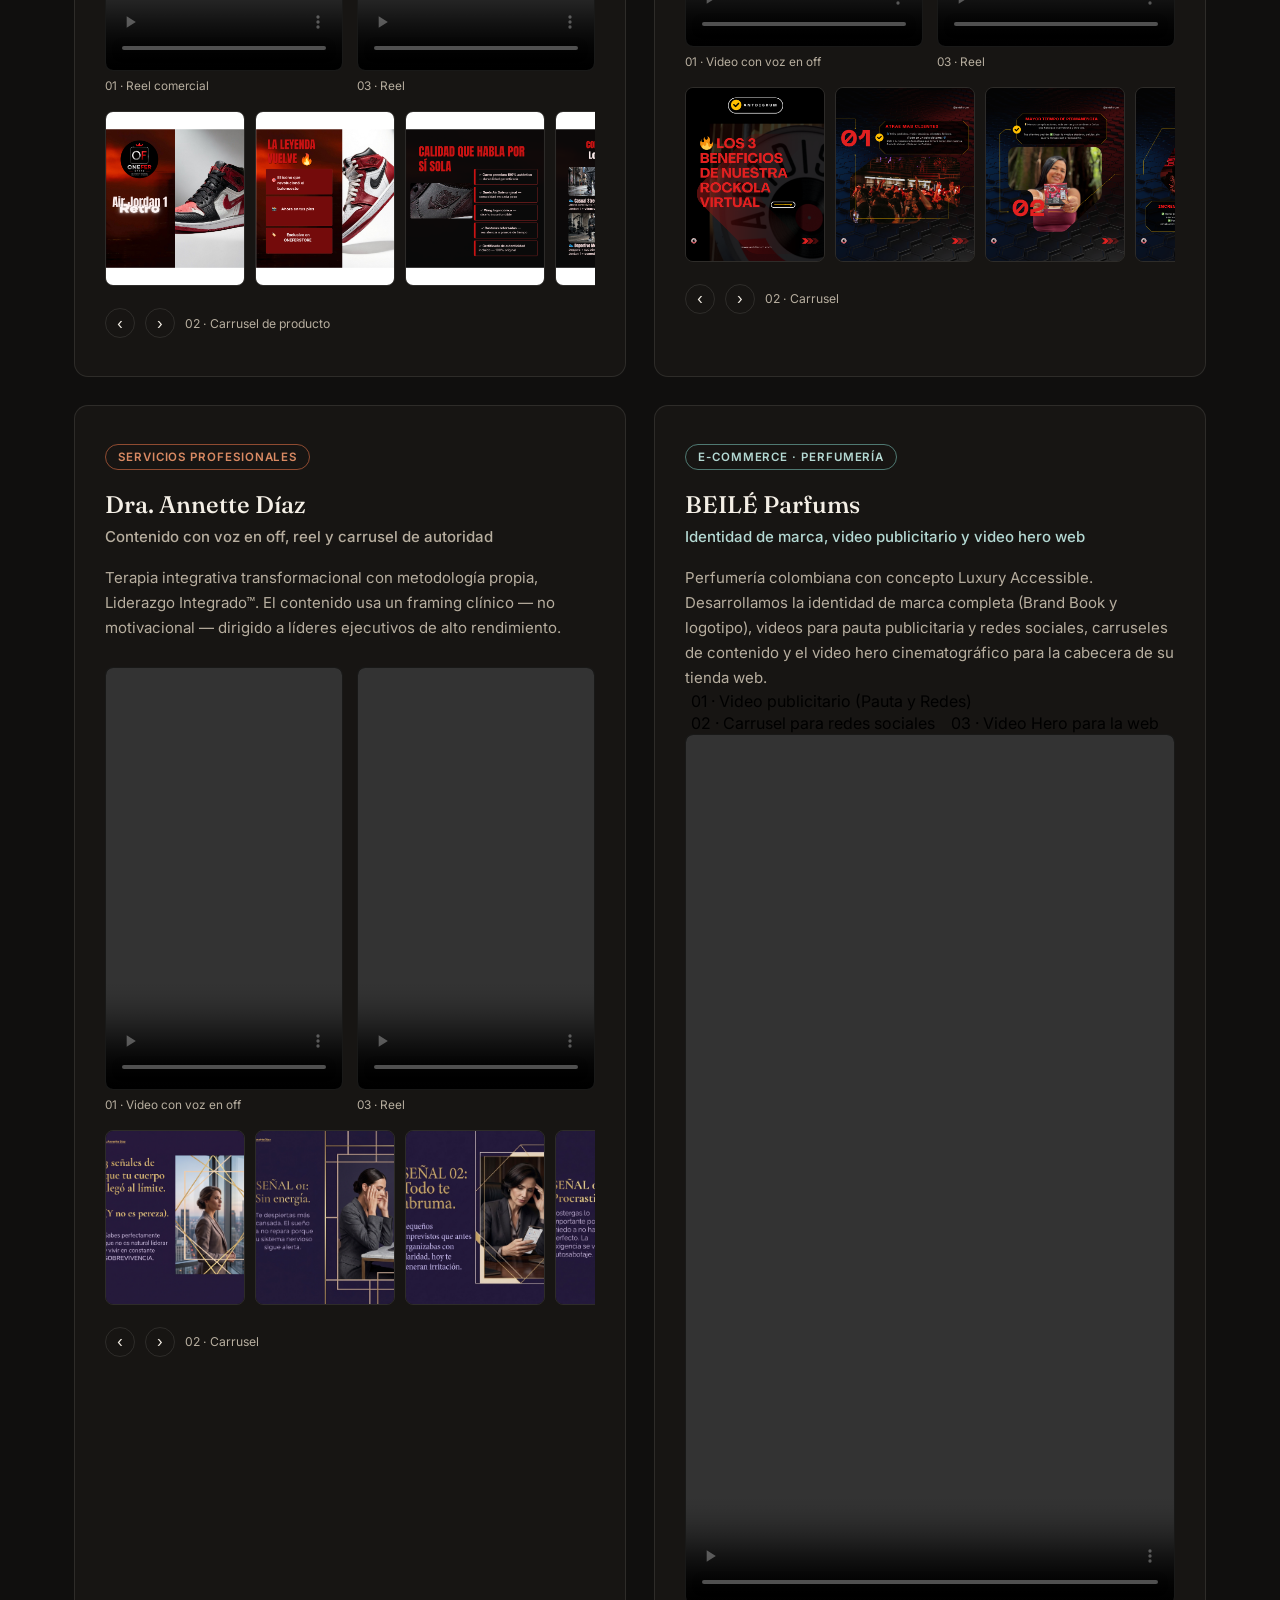
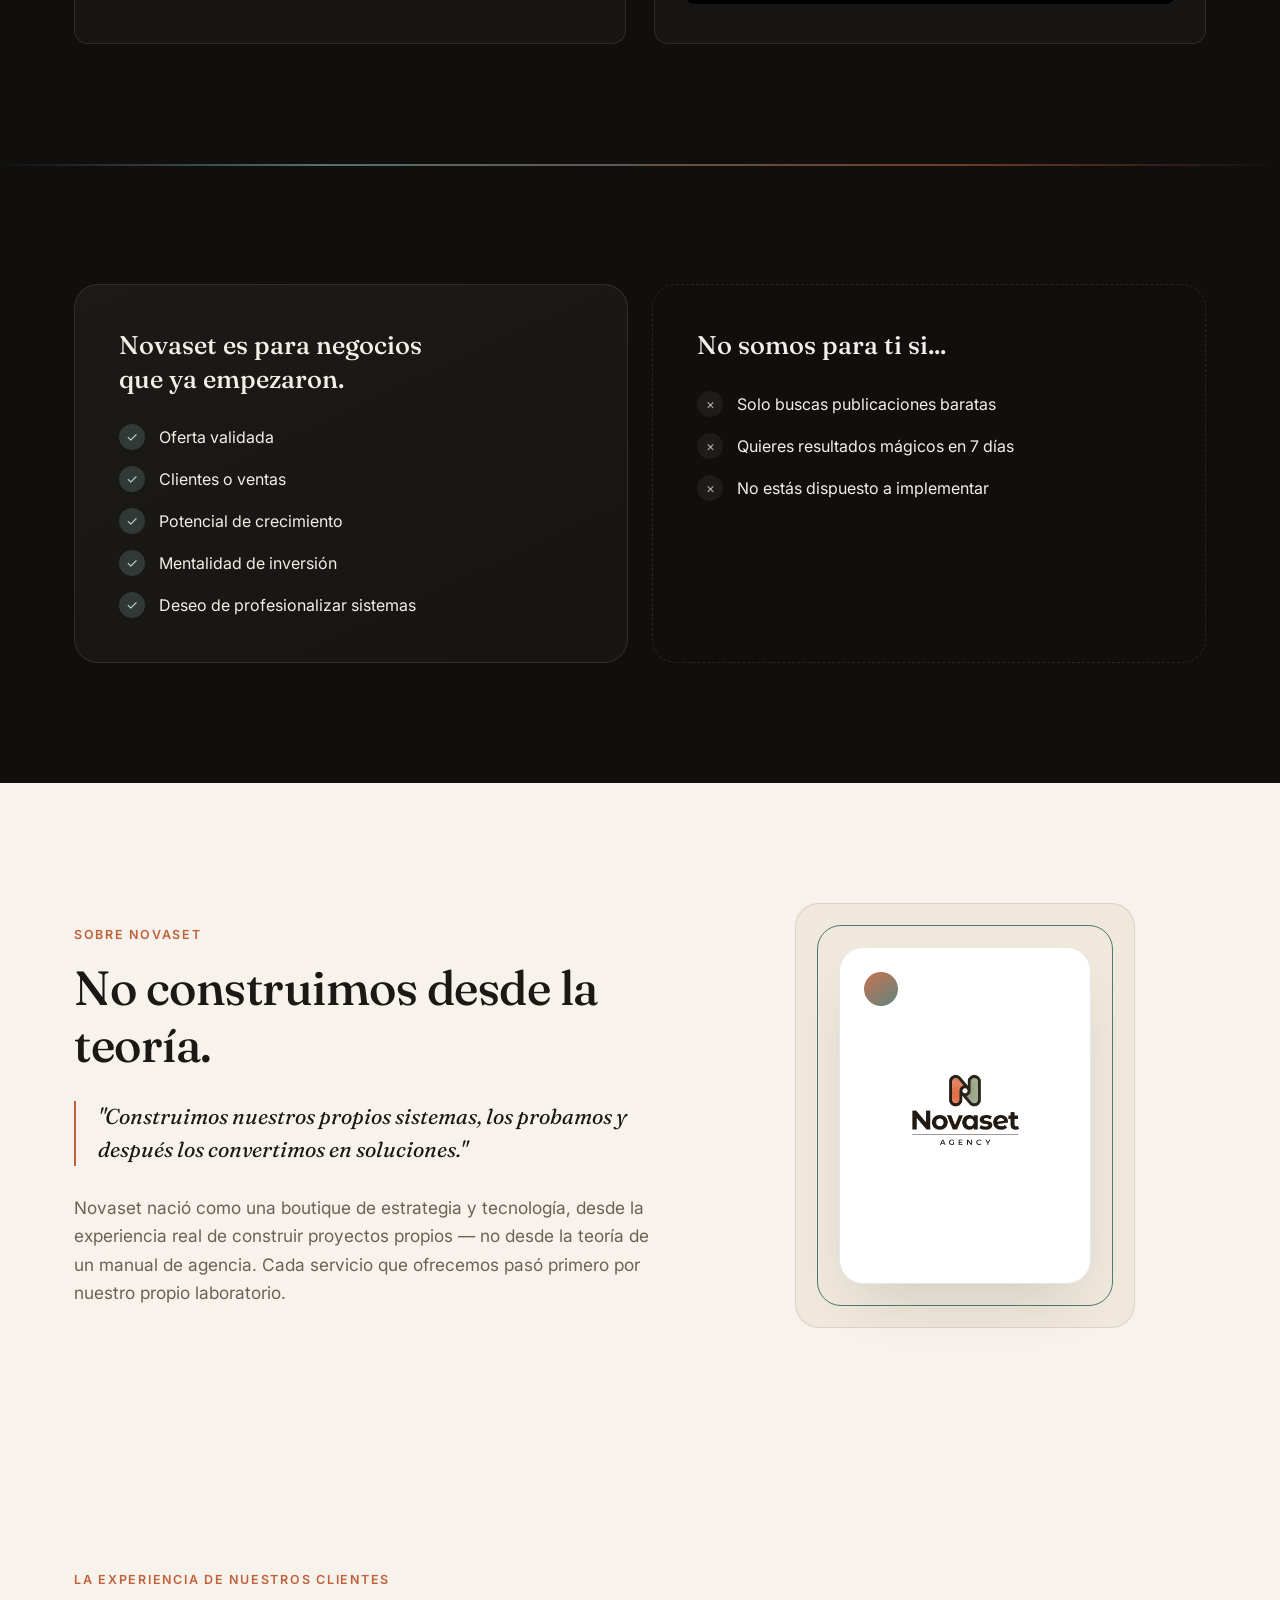
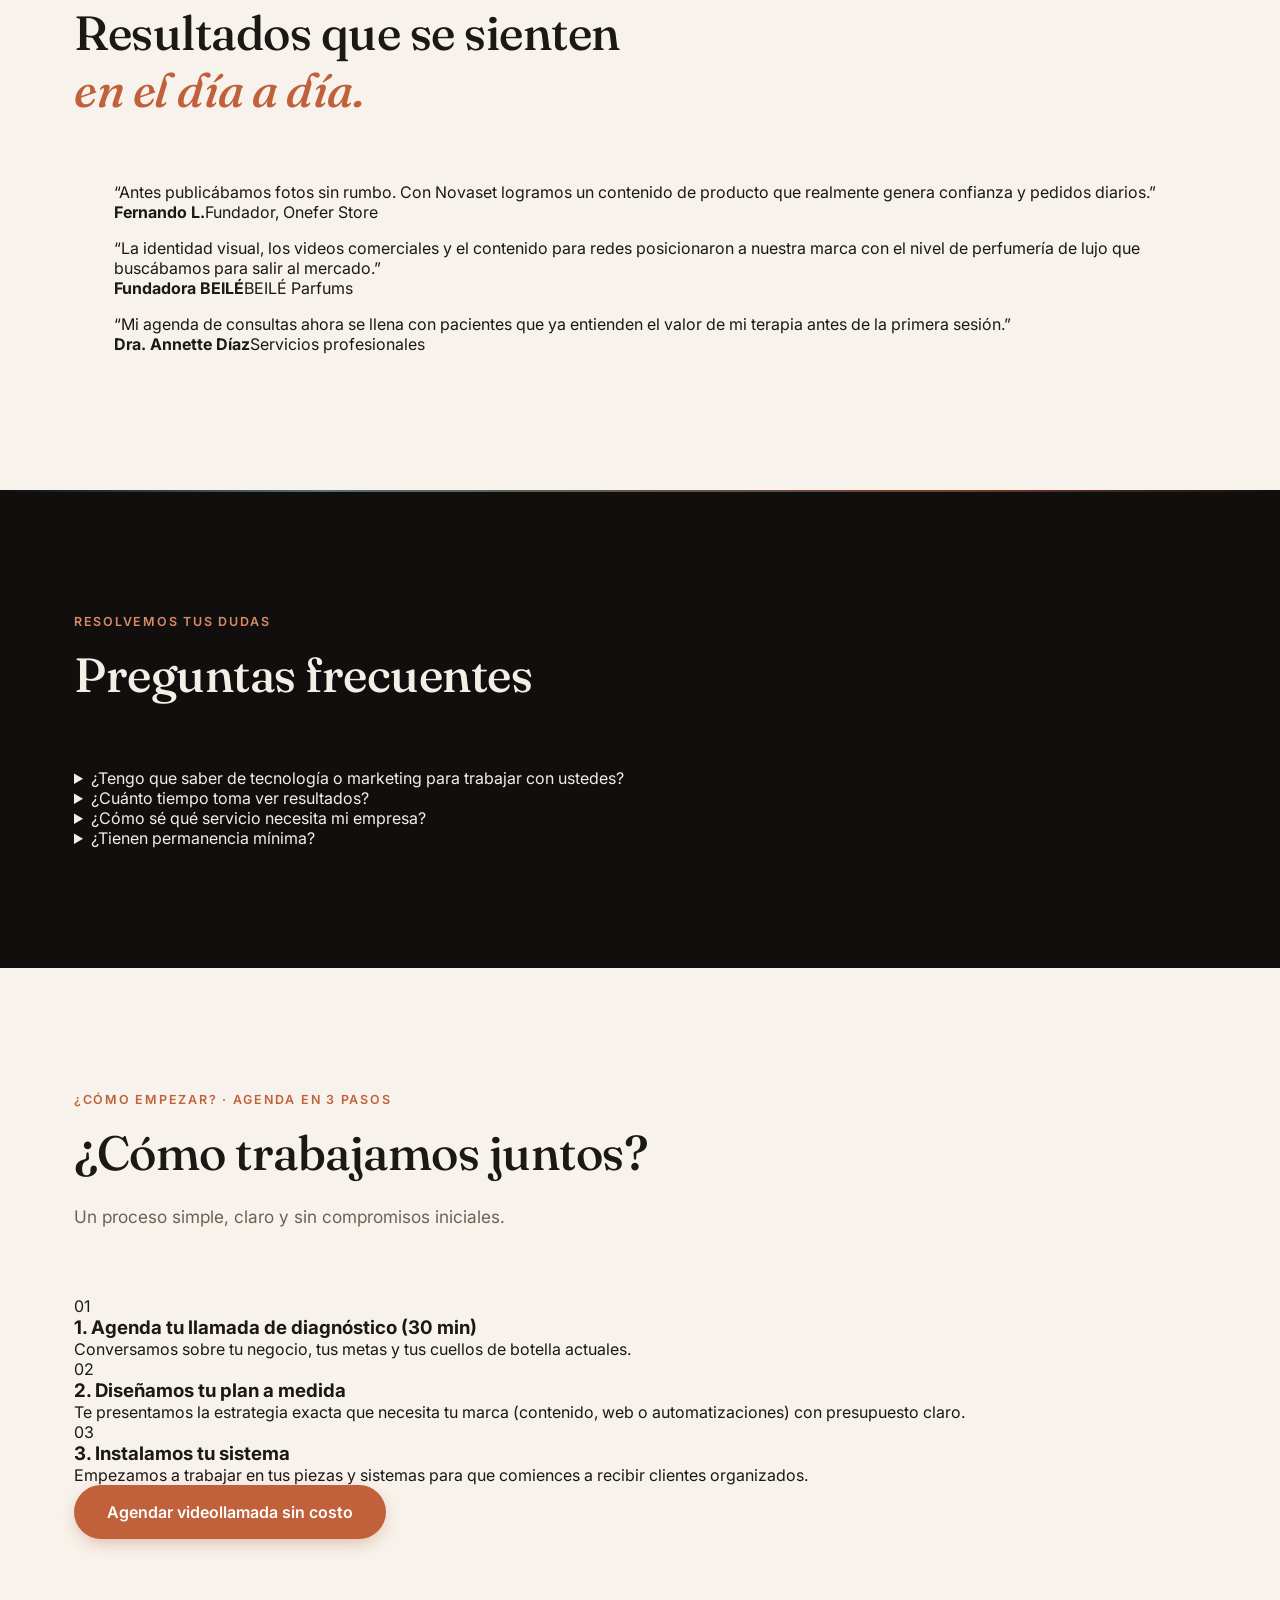
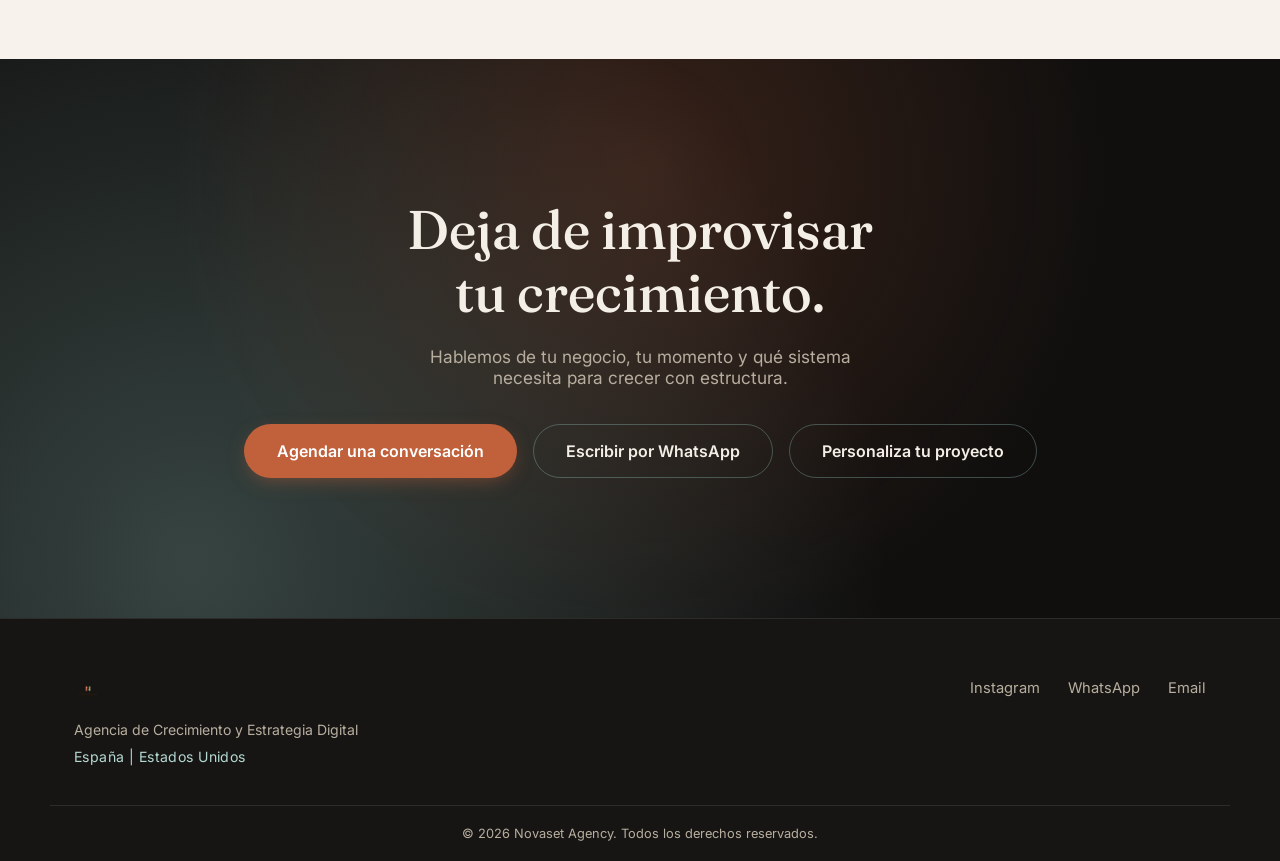
==== commit ca6e9206: "Update content for marketing agency website" ====
--- a/index.html
+++ b/index.html
@@ -101,7 +101,7 @@
 
   <div class="container hero__inner">
     <div class="hero__content" data-reveal>
-      <p class="eyebrow">Boutique Growth Marketing Agency</p>
+      <p class="eyebrow">Agencia de Crecimiento y Estrategia Digital</p>
       <h1 class="hero__title">Tu negocio no necesita más acciones aisladas.<br><span class="text-accent">Necesita un sistema.</span></h1>
       <p class="hero__subtitle">En Novaset diseñamos ecosistemas digitales que conectan estrategia, marca, tecnología, automatización y conversión para que tu negocio pueda crecer con estructura.</p>
       <div class="hero__actions">
@@ -142,7 +142,7 @@
     <div class="section__head" data-reveal>
       <p class="eyebrow eyebrow--light">El diagnóstico</p>
       <h2 class="section__title">El problema no siempre es vender.<br><span class="text-accent">Es que todo está desconectado.</span></h2>
-      <p class="section__lead">Marketing por un lado. Ventas por otro. Una web que nadie actualiza. Anuncios sin seguimiento. Leads que se pierden en el camino. Cada pieza funciona sola — y por eso el crecimiento se estanca.</p>
+      <p class="section__lead">Marketing por un lado. Ventas por otro. Una web que nadie actualiza. Anuncios sin seguimiento. Personas interesadas que se pierden en el camino. Cada pieza funciona sola — y por eso el crecimiento se estanca.</p>
     </div>
 
     <div class="chaos-diagram" data-reveal data-reveal-delay="1">
@@ -202,12 +202,12 @@
       <div class="method-step">
         <span class="method-step__num">04</span>
         <h3>Automatización</h3>
-        <p>Implementamos IA, chatbots y flujos que eliminan trabajo manual.</p>
+        <p>Implementamos asistentes virtuales con Inteligencia Artificial y automatizaciones para ahorrar tiempo en tareas repetitivas.</p>
       </div>
       <div class="method-step">
         <span class="method-step__num">05</span>
         <h3>Conversión</h3>
-        <p>Activamos captación y setters para convertir interés en clientes.</p>
+        <p>Atraemos clientes potenciales y facilitamos atención rápida por WhatsApp/DMs y agendamiento de citas.</p>
       </div>
       <div class="method-step">
         <span class="method-step__num">06</span>
@@ -273,8 +273,8 @@
         <ul>
           <li>Chatbots</li>
           <li>Automatizaciones</li>
-          <li>Avatares</li>
-          <li>Sistemas bot + setter</li>
+          <li>Asistentes virtuales con Inteligencia Artificial</li>
+          <li>Atención rápida por WhatsApp/DMs y agendamiento de citas</li>
         </ul>
       </div>
     </div>
@@ -303,11 +303,11 @@
 
         <div class="project-videos">
           <div class="project-piece">
-            <video controls preload="metadata" playsinline src="assets/proyectos/onefer/reel-comercial.mp4"></video>
+            <video controls preload="metadata" playsinline src="assets/proyectos/onefer/reel-comercial.mp4#t=0.001"></video>
             <span class="project-piece__label">01 · Reel comercial</span>
           </div>
           <div class="project-piece">
-            <video controls preload="metadata" playsinline src="assets/proyectos/onefer/reel-onefer.mp4"></video>
+            <video controls preload="metadata" playsinline src="assets/proyectos/onefer/reel-onefer.mp4#t=0.001"></video>
             <span class="project-piece__label">03 · Reel</span>
           </div>
         </div>
@@ -329,18 +329,18 @@
       </article>
 
       <article class="project-card project-card--case">
-        <span class="project-card__tag">SaaS · Producto propio</span>
+        <span class="project-card__tag">Plataforma digital propia</span>
         <h3>ANTDISRUM</h3>
         <p class="project-card__type">Contenido de producto — video explicativo y carrusel</p>
-        <p>Plataforma propia de Novaset para bares y discotecas: pedidos, música personalizada y atención al cliente a través de un código QR en cada mesa. El contenido comunica el sistema completo, de la conexión inicial al análisis de datos.</p>
+        <p>Plataforma digital propia de Novaset para bares y discotecas: permite recibir pedidos, personalizar la música y atender clientes desde un código QR en cada mesa, ahorrando tiempo al equipo.</p>
 
         <div class="project-videos">
           <div class="project-piece">
-            <video controls preload="metadata" playsinline src="assets/proyectos/antdisrum/video-voz-en-off.mp4"></video>
+            <video controls preload="metadata" playsinline src="assets/proyectos/antdisrum/video-voz-en-off.mp4#t=0.001"></video>
             <span class="project-piece__label">01 · Video con voz en off</span>
           </div>
           <div class="project-piece">
-            <video controls preload="metadata" playsinline src="assets/proyectos/antdisrum/reel.mp4"></video>
+            <video controls preload="metadata" playsinline src="assets/proyectos/antdisrum/reel.mp4#t=0.001"></video>
             <span class="project-piece__label">03 · Reel</span>
           </div>
         </div>
@@ -368,11 +368,11 @@
 
         <div class="project-videos">
           <div class="project-piece">
-            <video controls preload="metadata" playsinline src="assets/proyectos/dra-annette/video-voz-en-off.mp4"></video>
+            <video controls preload="metadata" playsinline src="assets/proyectos/dra-annette/video-voz-en-off.mp4#t=0.001"></video>
             <span class="project-piece__label">01 · Video con voz en off</span>
           </div>
           <div class="project-piece">
-            <video controls preload="metadata" playsinline src="assets/proyectos/dra-annette/reel.mp4"></video>
+            <video controls preload="metadata" playsinline src="assets/proyectos/dra-annette/reel.mp4#t=0.001"></video>
             <span class="project-piece__label">03 · Reel</span>
           </div>
         </div>
@@ -394,36 +394,43 @@
       </article>
 
       <article class="project-card project-card--case">
-        <span class="project-card__tag">Servicios profesionales</span>
-        <h3>Julieta Sáez</h3>
-        <p class="project-card__type">Reel, carrusel y pieza de identidad visual</p>
-        <p>Método Coherencia Digital para psicólogas clínicas independientes. Contenido con tono cálido y directo, más un sistema de identidad visual (logo) desarrollado por Novaset para sostener la marca personal.</p>
-
-        <div class="project-videos">
-          <div class="project-piece">
-            <video controls preload="metadata" playsinline src="assets/proyectos/julieta/reel.mp4"></video>
-            <span class="project-piece__label">01 · Reel</span>
-          </div>
-          <div class="project-piece">
-            <img class="project-piece-img" src="assets/proyectos/julieta/logo.png" alt="Julieta Sáez — logo, identidad visual desarrollada por Novaset" loading="lazy">
-            <span class="project-piece__label">03 · Logo / identidad visual</span>
-          </div>
-        </div>
-        <div class="project-piece project-piece--carousel" data-carousel>
-          <div class="project-carousel__track" data-carousel-track>
-            <img src="assets/proyectos/julieta/carrusel/01.png" alt="Julieta Sáez — carrusel, lámina 1" loading="lazy">
-            <img src="assets/proyectos/julieta/carrusel/02.png" alt="Julieta Sáez — carrusel, lámina 2" loading="lazy">
-            <img src="assets/proyectos/julieta/carrusel/03.png" alt="Julieta Sáez — carrusel, lámina 3" loading="lazy">
-            <img src="assets/proyectos/julieta/carrusel/04.png" alt="Julieta Sáez — carrusel, lámina 4" loading="lazy">
-            <img src="assets/proyectos/julieta/carrusel/05.png" alt="Julieta Sáez — carrusel, lámina 5" loading="lazy">
-            <img src="assets/proyectos/julieta/carrusel/06.png" alt="Julieta Sáez — carrusel, lámina 6" loading="lazy">
-            <img src="assets/proyectos/julieta/carrusel/07.png" alt="Julieta Sáez — carrusel, lámina 7" loading="lazy">
-            <img src="assets/proyectos/julieta/carrusel/08.png" alt="Julieta Sáez — carrusel, lámina 8" loading="lazy">
-          </div>
-          <div class="project-carousel__nav">
-            <button class="project-carousel__btn" data-carousel-prev aria-label="Lámina anterior">‹</button>
-            <button class="project-carousel__btn" data-carousel-next aria-label="Siguiente lámina">›</button>
-            <span class="project-carousel__count">02 · Carrusel</span>
+        <span class="project-card__tag">E-commerce · Perfumería</span>
+        <h3>BEILÉ Parfums</h3>
+        <p class="project-card__type">Identidad de marca, video publicitario y video hero web</p>
+        <p>Perfumería colombiana con concepto Luxury Accessible. Desarrollamos la identidad de marca completa (Brand Book y logotipo), videos para pauta publicitaria y redes sociales, carruseles de contenido y el video hero cinematográfico para la cabecera de su tienda web.</p>
+
+        <div class="beile-tabs" data-tabs>
+          <div class="beile-tabs__list" role="tablist" aria-label="Entregables de BEILÉ Parfums">
+            <button class="beile-tabs__tab" id="beile-tab-reel" type="button" role="tab" aria-selected="true" aria-controls="beile-panel-reel" tabindex="0">01 · Video publicitario (Pauta y Redes)</button>
+            <button class="beile-tabs__tab" id="beile-tab-carrusel" type="button" role="tab" aria-selected="false" aria-controls="beile-panel-carrusel" tabindex="-1">02 · Carrusel para redes sociales</button>
+            <button class="beile-tabs__tab" id="beile-tab-hero" type="button" role="tab" aria-selected="false" aria-controls="beile-panel-hero" tabindex="-1">03 · Video Hero para la web</button>
+          </div>
+          <div class="beile-tabs__panel" id="beile-panel-reel" role="tabpanel" aria-labelledby="beile-tab-reel">
+            <div class="project-piece project-piece--tab-video">
+              <video controls preload="metadata" playsinline src="assets/proyectos/beile/01_Reel.mp4#t=0.001"></video>
+            </div>
+          </div>
+          <div class="beile-tabs__panel" id="beile-panel-carrusel" role="tabpanel" aria-labelledby="beile-tab-carrusel" hidden>
+            <div class="project-piece project-piece--carousel" data-carousel>
+              <div class="project-carousel__track" data-carousel-track>
+                <img src="assets/proyectos/beile/carrusel/1.png" alt="BEILÉ Parfums — carrusel de producto, lámina 1" loading="lazy">
+                <img src="assets/proyectos/beile/carrusel/2.png" alt="BEILÉ Parfums — carrusel de producto, lámina 2" loading="lazy">
+                <img src="assets/proyectos/beile/carrusel/3.png" alt="BEILÉ Parfums — carrusel de producto, lámina 3" loading="lazy">
+                <img src="assets/proyectos/beile/carrusel/4.png" alt="BEILÉ Parfums — carrusel de producto, lámina 4" loading="lazy">
+                <img src="assets/proyectos/beile/carrusel/5.png" alt="BEILÉ Parfums — carrusel de producto, lámina 5" loading="lazy">
+                <img src="assets/proyectos/beile/carrusel/6.png" alt="BEILÉ Parfums — carrusel de producto, lámina 6" loading="lazy">
+              </div>
+              <div class="project-carousel__nav">
+                <button class="project-carousel__btn" data-carousel-prev aria-label="Lámina anterior">‹</button>
+                <button class="project-carousel__btn" data-carousel-next aria-label="Siguiente lámina">›</button>
+                <span class="project-carousel__count">Carrusel para redes sociales</span>
+              </div>
+            </div>
+          </div>
+          <div class="beile-tabs__panel" id="beile-panel-hero" role="tabpanel" aria-labelledby="beile-tab-hero" hidden>
+            <div class="project-piece project-piece--tab-video">
+              <video src="assets/proyectos/beile/03_Video_Hero.mp4#t=0.001" controls autoplay muted loop playsinline preload="metadata"></video>
+            </div>
           </div>
         </div>
       </article>
@@ -479,7 +486,90 @@
   </div>
 </section>
 
-<!-- ============ 8. CTA FINAL ============ -->
+<!-- ============ 8. TESTIMONIOS ============ -->
+<section class="section section--light" id="testimonios">
+  <div class="container">
+    <div class="section__head" data-reveal>
+      <p class="eyebrow">La experiencia de nuestros clientes</p>
+      <h2 class="section__title section__title--dark">Resultados que se sienten<br><span class="text-accent">en el día a día.</span></h2>
+    </div>
+    <div class="testimonials-grid">
+      <blockquote class="testimonial-card" data-reveal>
+        <p>“Antes publicábamos fotos sin rumbo. Con Novaset logramos un contenido de producto que realmente genera confianza y pedidos diarios.”</p>
+        <footer><strong>Fernando L.</strong><span>Fundador, Onefer Store</span></footer>
+      </blockquote>
+      <blockquote class="testimonial-card" data-reveal data-reveal-delay="1">
+        <p>“La identidad visual, los videos comerciales y el contenido para redes posicionaron a nuestra marca con el nivel de perfumería de lujo que buscábamos para salir al mercado.”</p>
+        <footer><strong>Fundadora BEILÉ</strong><span>BEILÉ Parfums</span></footer>
+      </blockquote>
+      <blockquote class="testimonial-card" data-reveal data-reveal-delay="2">
+        <p>“Mi agenda de consultas ahora se llena con pacientes que ya entienden el valor de mi terapia antes de la primera sesión.”</p>
+        <footer><strong>Dra. Annette Díaz</strong><span>Servicios profesionales</span></footer>
+      </blockquote>
+    </div>
+  </div>
+</section>
+
+<!-- ============ 9. PREGUNTAS FRECUENTES ============ -->
+<section class="section section--dark section--seam" id="preguntas-frecuentes">
+  <div class="container">
+    <div class="section__head" data-reveal>
+      <p class="eyebrow eyebrow--light">Resolvemos tus dudas</p>
+      <h2 class="section__title">Preguntas frecuentes</h2>
+    </div>
+    <div class="faq-list" data-reveal data-reveal-delay="1">
+      <details class="faq-item">
+        <summary>¿Tengo que saber de tecnología o marketing para trabajar con ustedes?</summary>
+        <p>No. Nosotras nos encargamos de toda la parte técnica, estratégica y de diseño. Tú solo te enfocas en atender a los clientes que llegan a tu negocio.</p>
+      </details>
+      <details class="faq-item">
+        <summary>¿Cuánto tiempo toma ver resultados?</summary>
+        <p>Las primeras piezas de contenido y sistemas de atención quedan listos en los primeros 15 a 30 días. A partir de allí, el flujo de personas interesadas e interacción se vuelve predecible.</p>
+      </details>
+      <details class="faq-item">
+        <summary>¿Cómo sé qué servicio necesita mi empresa?</summary>
+        <p>En la llamada de diagnóstico gratuita evaluamos tu situación actual y te recomendamos solo lo que tu negocio necesita para crecer, sin servicios de relleno.</p>
+      </details>
+      <details class="faq-item">
+        <summary>¿Tienen permanencia mínima?</summary>
+        <p>Trabajamos con acuerdos mensuales de mínimo 3 meses para poder implementar, medir y optimizar los resultados de forma sólida.</p>
+      </details>
+    </div>
+  </div>
+</section>
+
+<!-- ============ 10. CÓMO EMPEZAR ============ -->
+<section class="section section--light" id="como-empezar">
+  <div class="container">
+    <div class="section__head" data-reveal>
+      <p class="eyebrow">¿Cómo empezar? · Agenda en 3 pasos</p>
+      <h2 class="section__title section__title--dark">¿Cómo trabajamos juntos?</h2>
+      <p class="section__lead section__lead--dark">Un proceso simple, claro y sin compromisos iniciales.</p>
+    </div>
+    <div class="start-steps" data-reveal data-reveal-delay="1">
+      <article class="start-step">
+        <span class="start-step__num">01</span>
+        <h3>1. Agenda tu llamada de diagnóstico (30 min)</h3>
+        <p>Conversamos sobre tu negocio, tus metas y tus cuellos de botella actuales.</p>
+      </article>
+      <article class="start-step">
+        <span class="start-step__num">02</span>
+        <h3>2. Diseñamos tu plan a medida</h3>
+        <p>Te presentamos la estrategia exacta que necesita tu marca (contenido, web o automatizaciones) con presupuesto claro.</p>
+      </article>
+      <article class="start-step">
+        <span class="start-step__num">03</span>
+        <h3>3. Instalamos tu sistema</h3>
+        <p>Empezamos a trabajar en tus piezas y sistemas para que comiences a recibir clientes organizados.</p>
+      </article>
+    </div>
+    <div class="start-cta" data-reveal>
+      <a href="https://calendly.com/novasetagency/30min" target="_blank" rel="noopener noreferrer" class="btn btn--primary btn--lg">Agendar videollamada sin costo</a>
+    </div>
+  </div>
+</section>
+
+<!-- ============ 11. CTA FINAL ============ -->
 <section class="cta-final" id="contacto">
   <div class="cta-final__bg" aria-hidden="true"></div>
   <div class="container cta-final__inner" data-reveal>
@@ -505,7 +595,7 @@
           <span class="logo-text">Novaset<span class="logo-text__accent">.</span></span>
         </span>
       </a>
-      <p>Boutique Growth Marketing Agency</p>
+      <p>Agencia de Crecimiento y Estrategia Digital</p>
       <p class="footer__locations">España&nbsp;|&nbsp;Estados Unidos</p>
     </div>
 
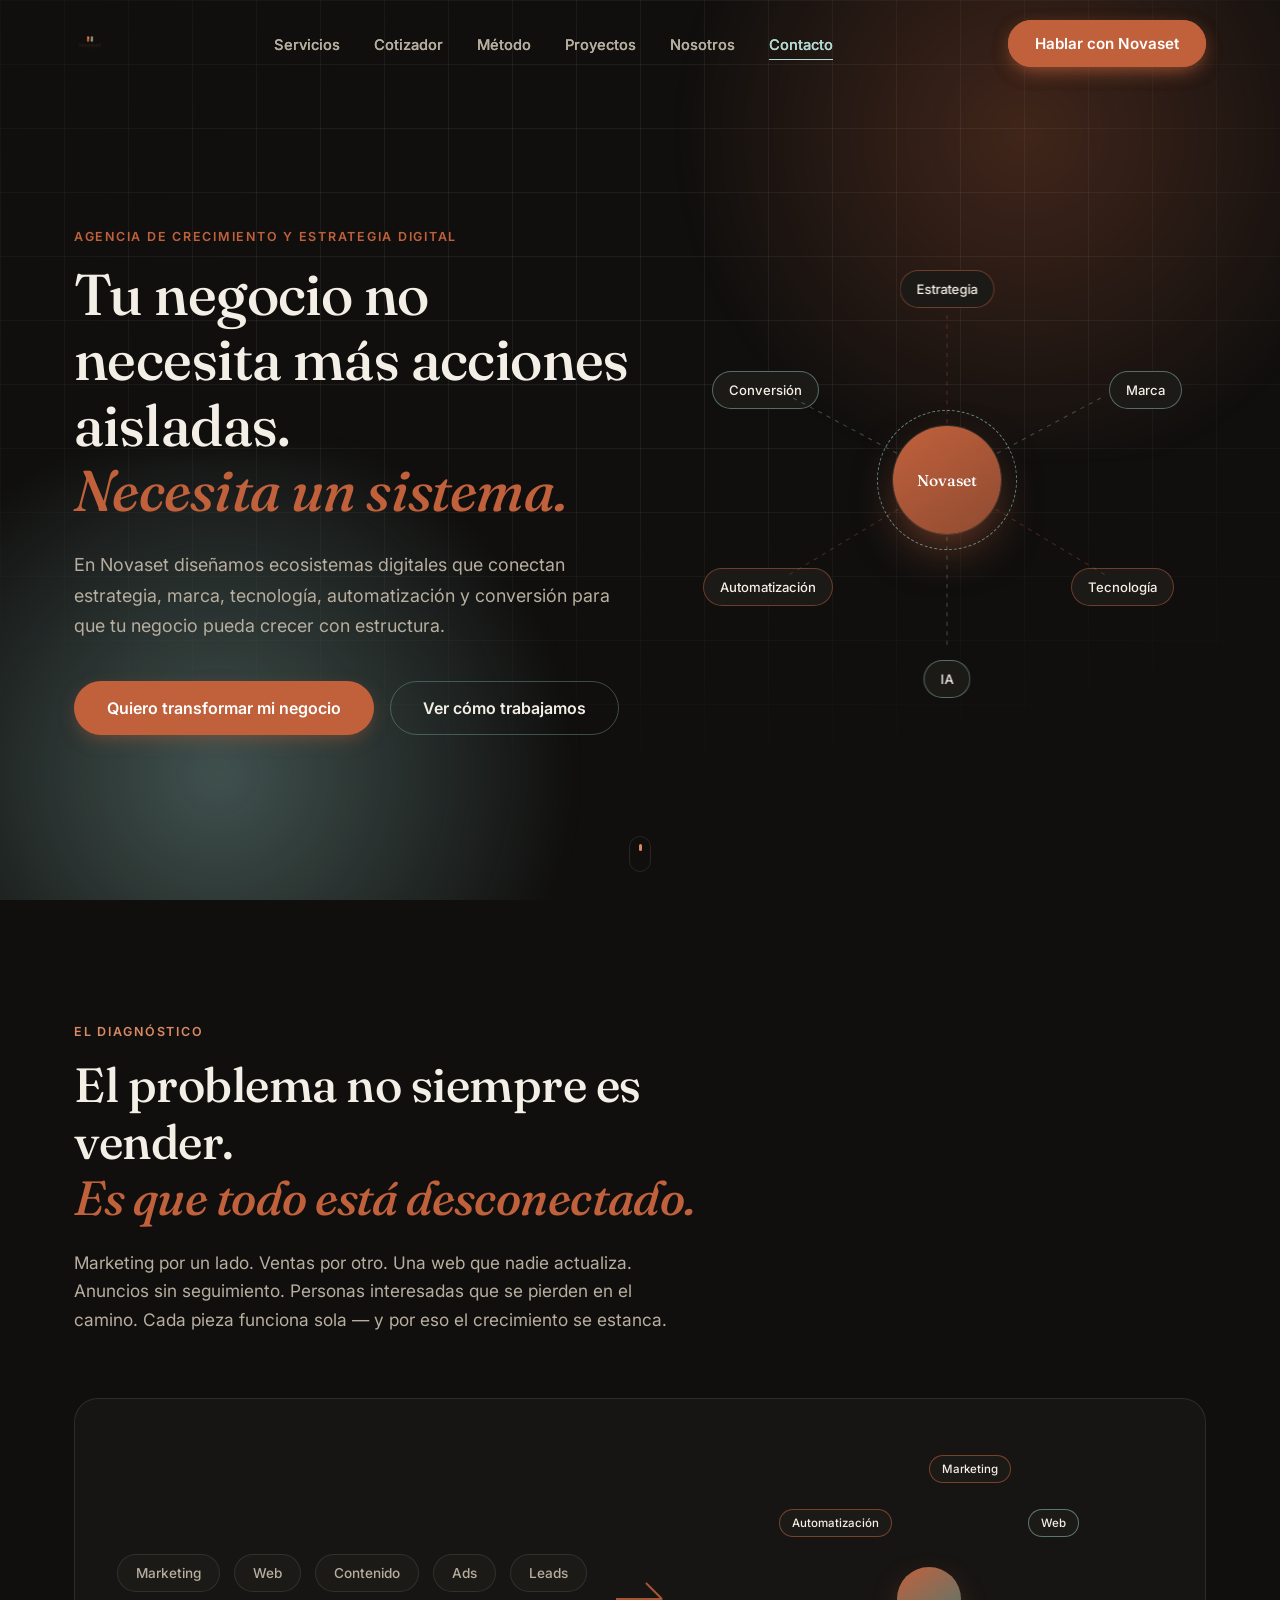
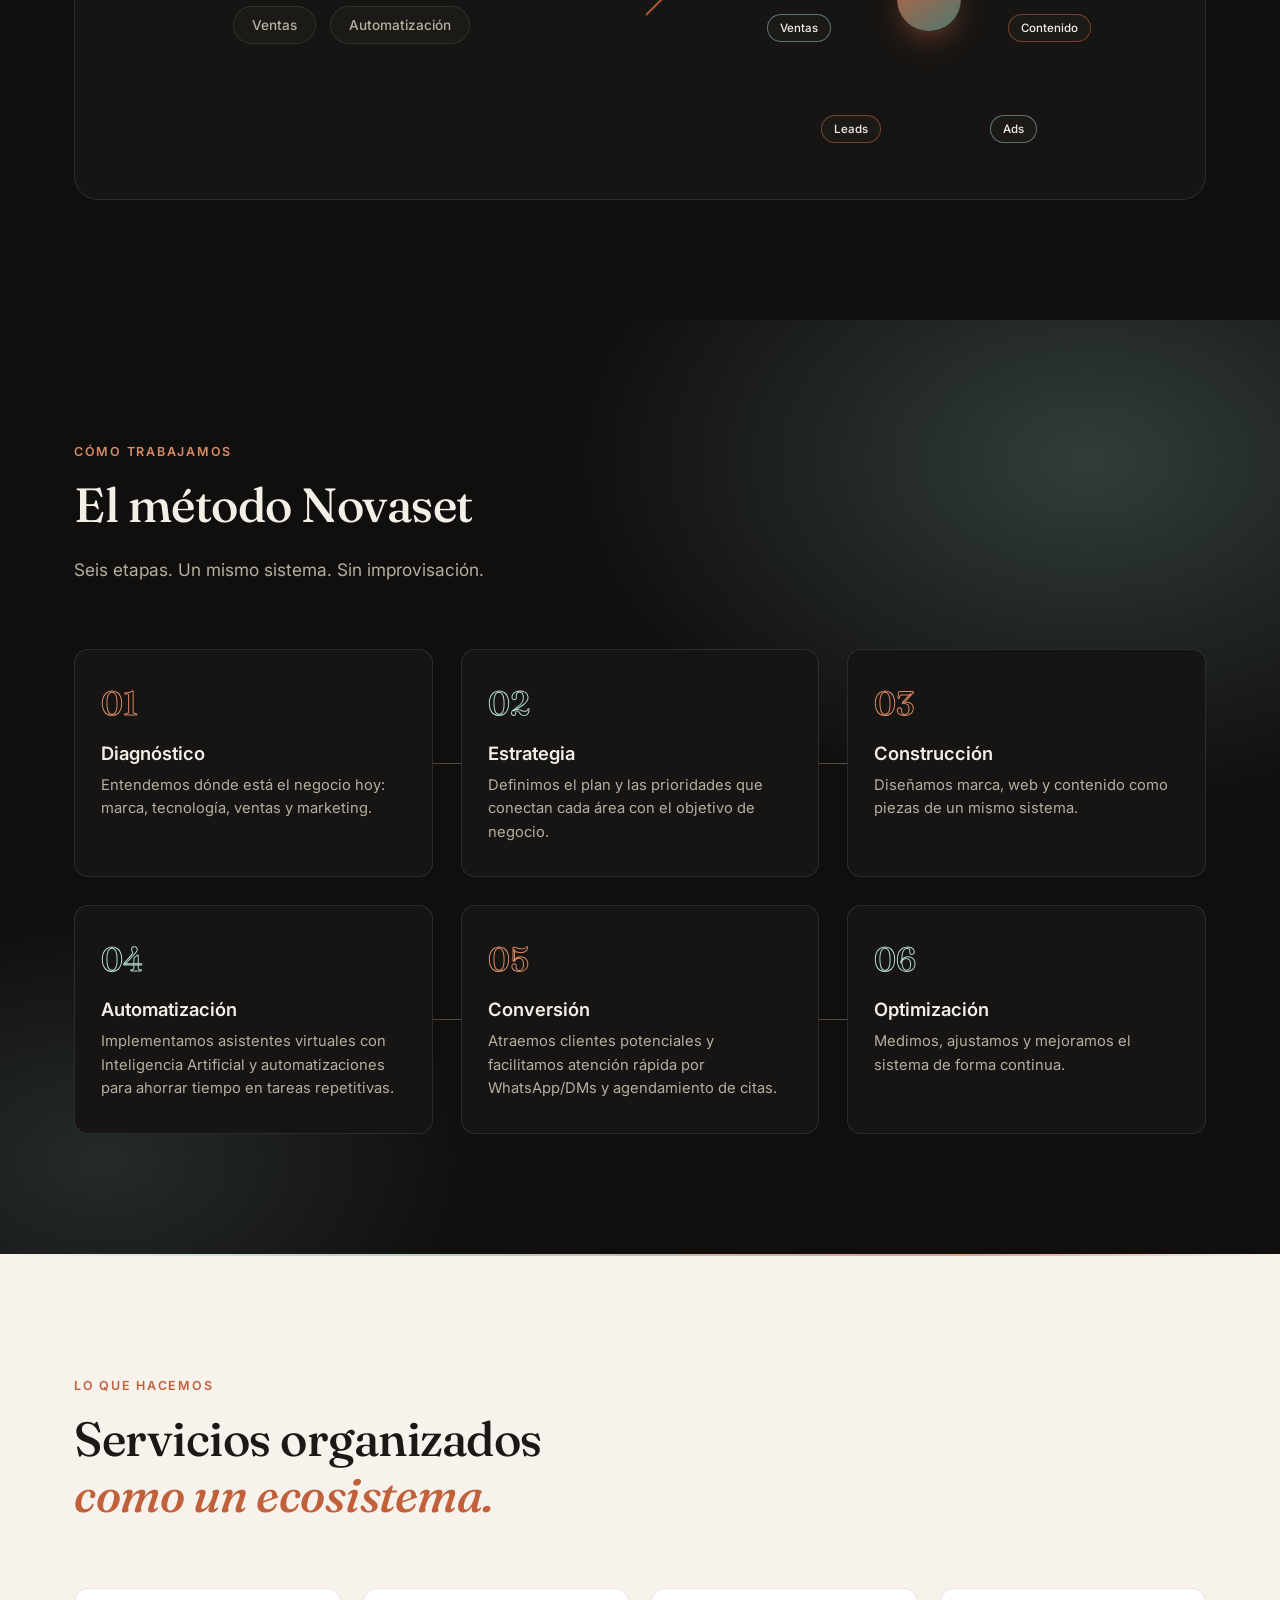
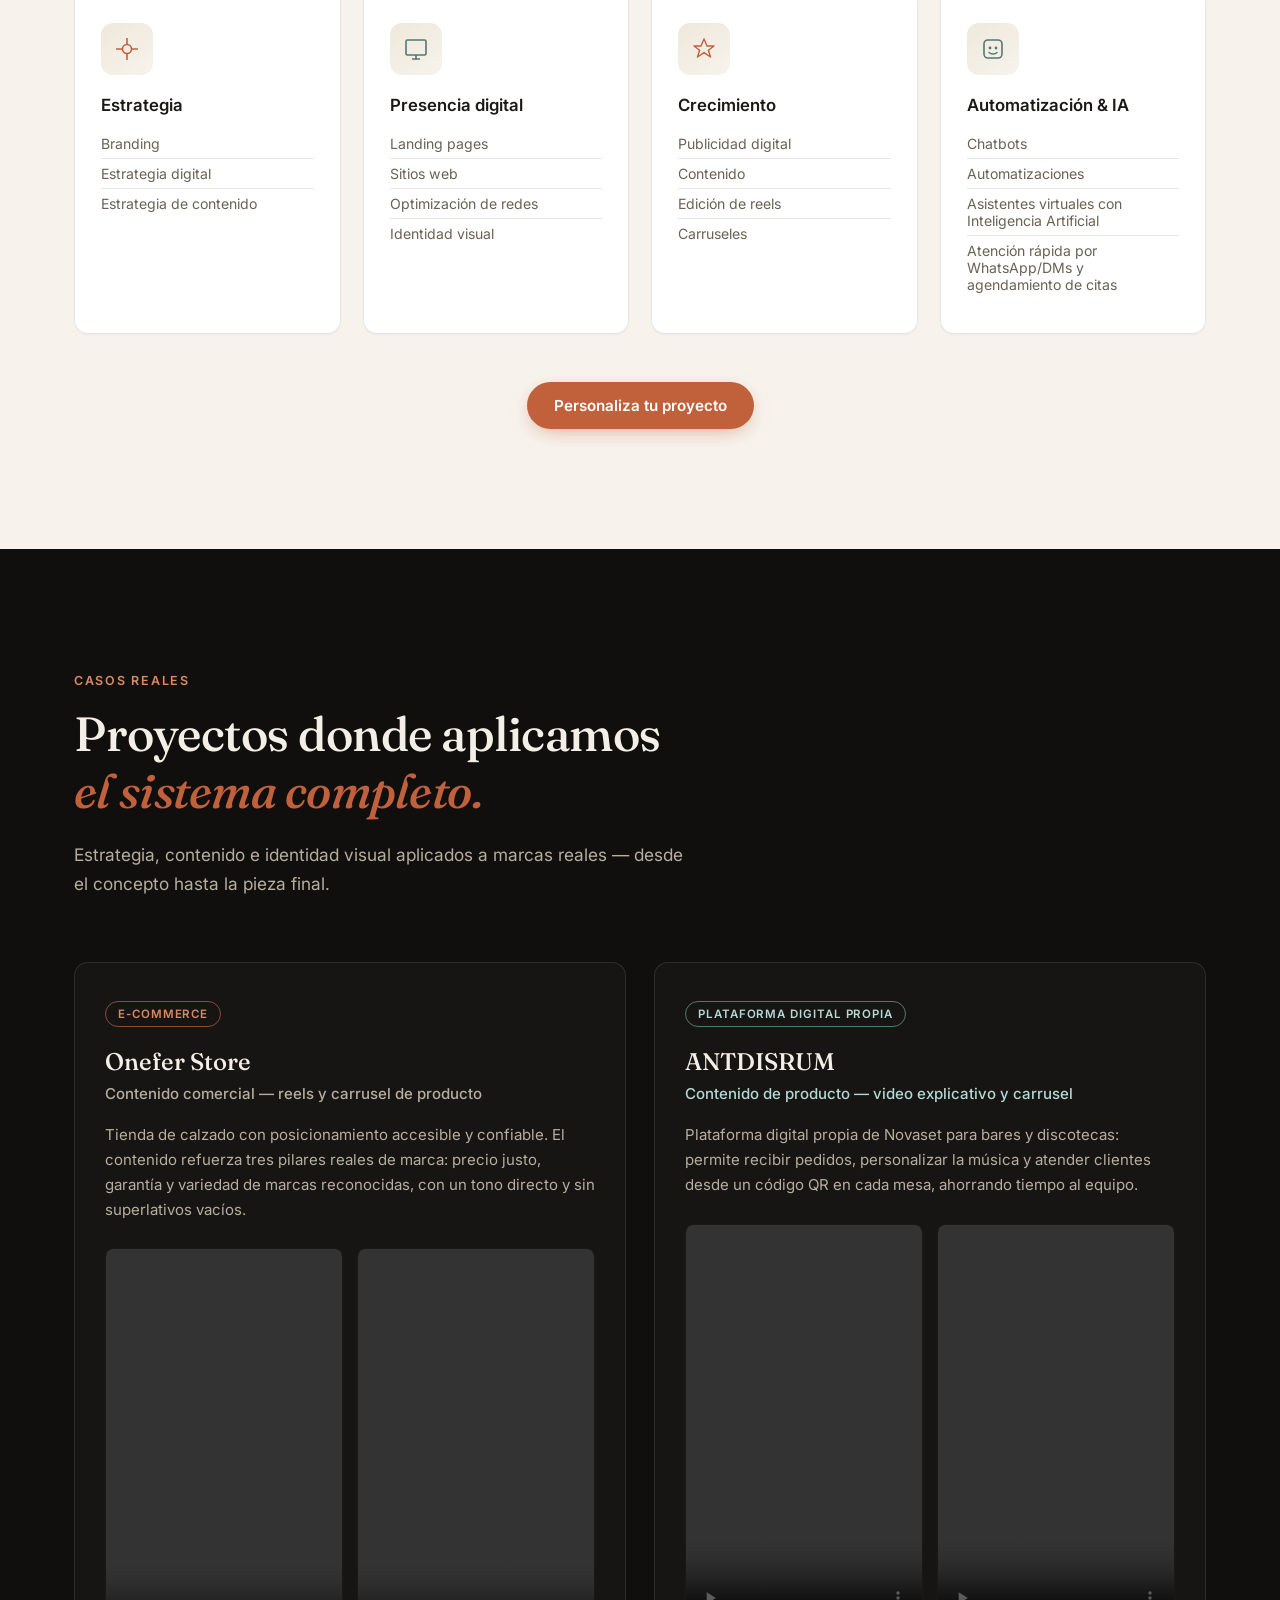
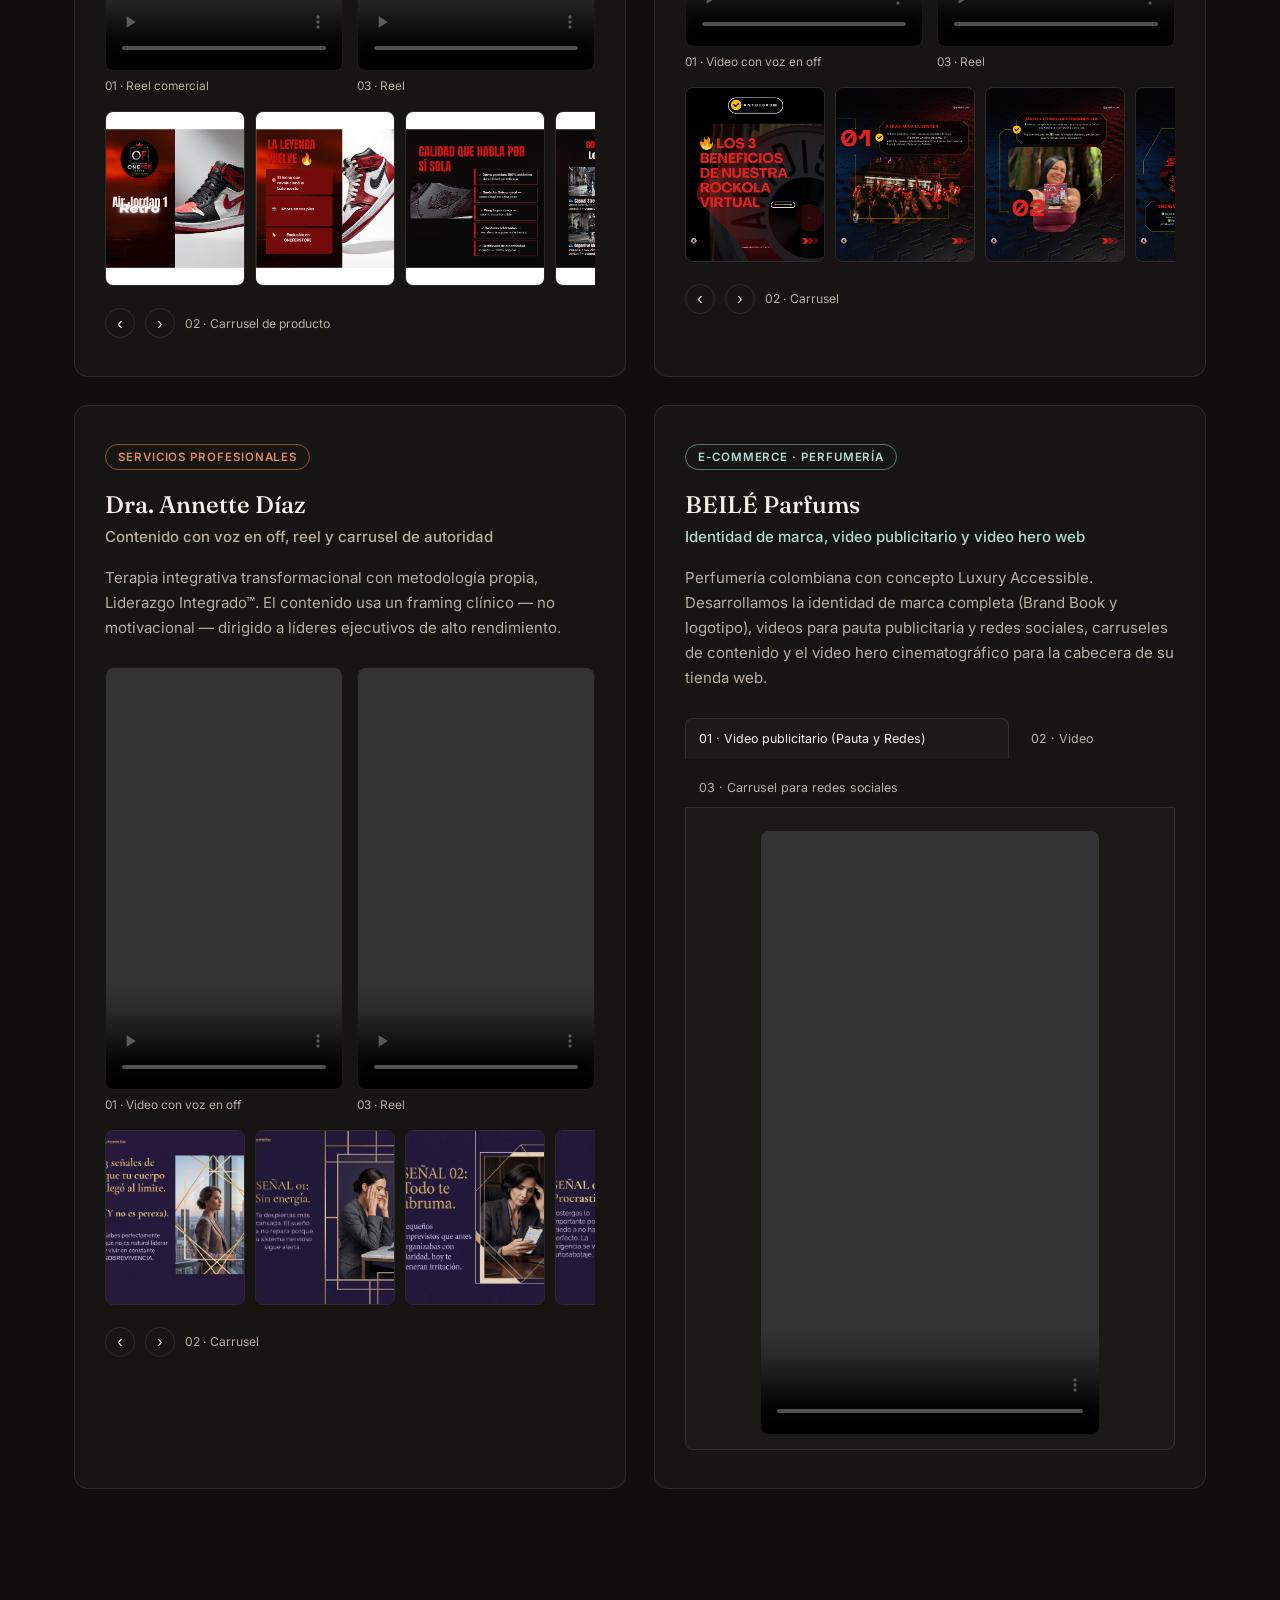
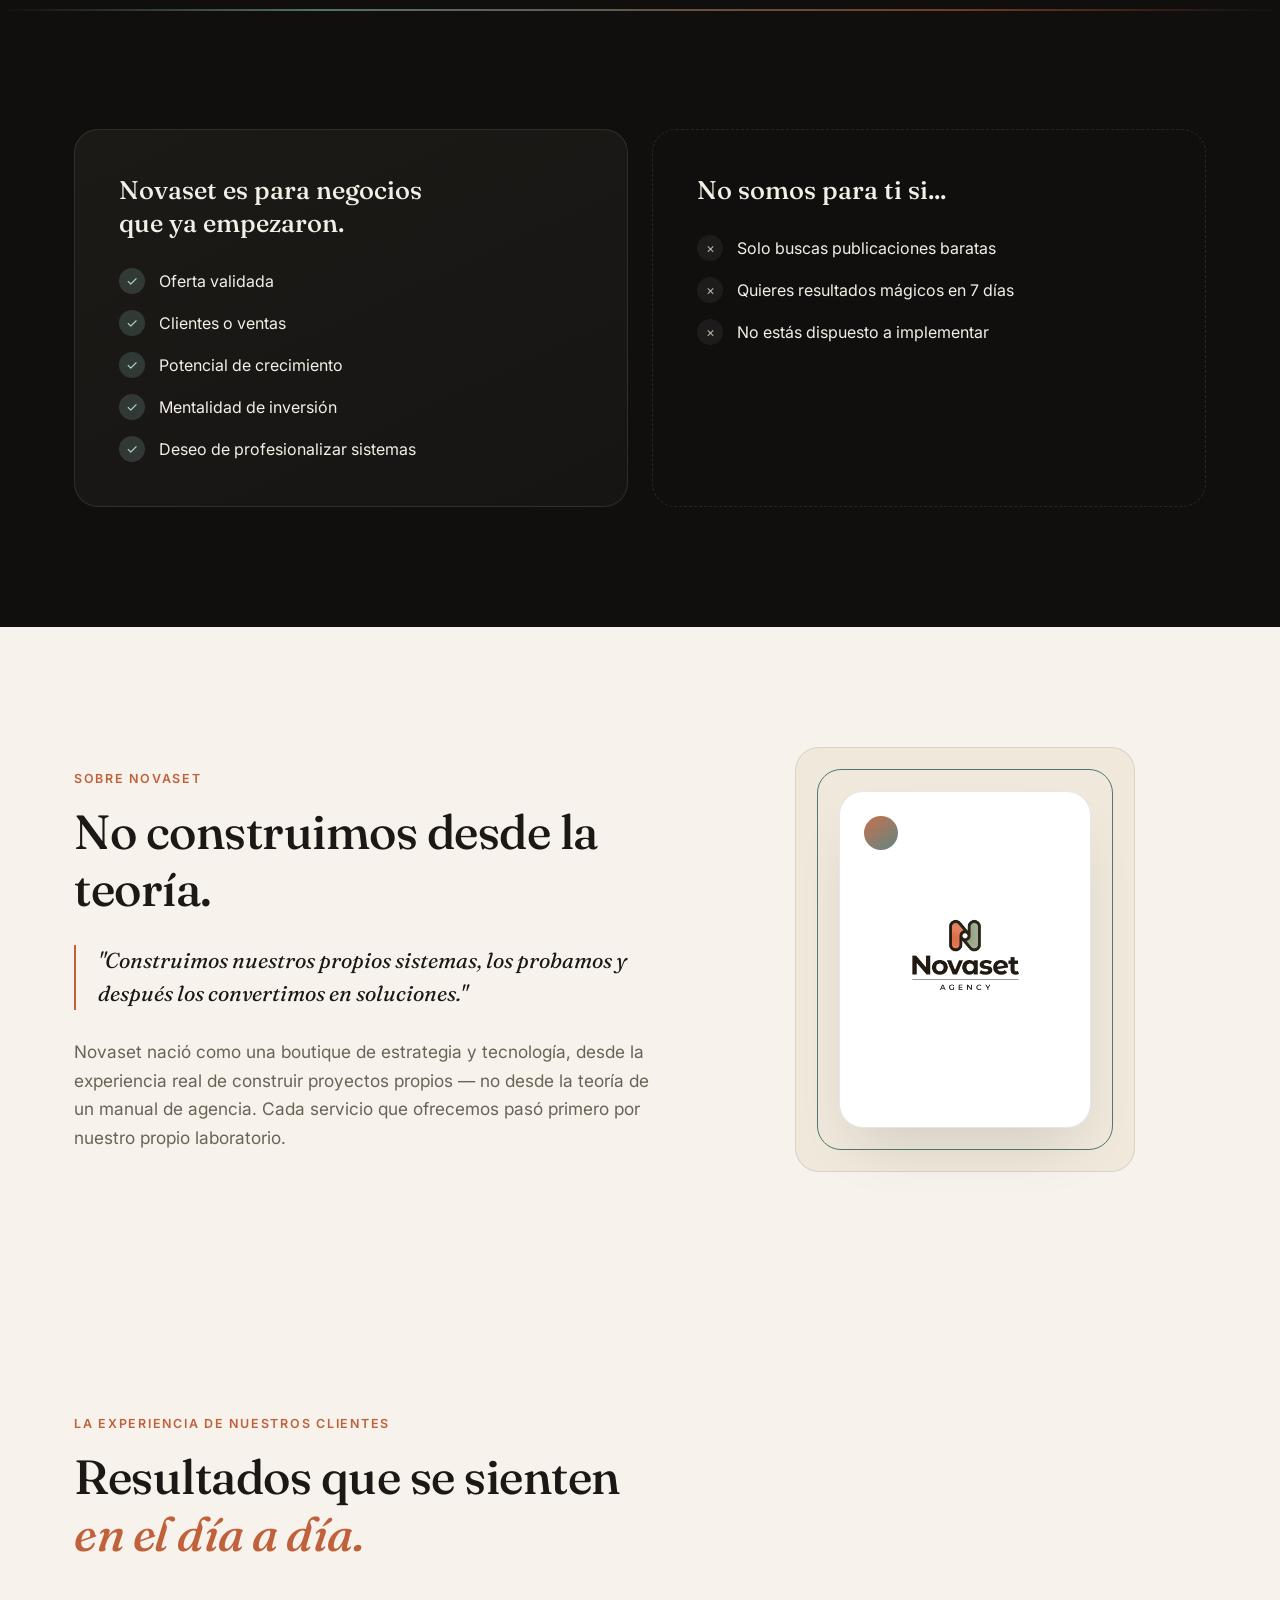
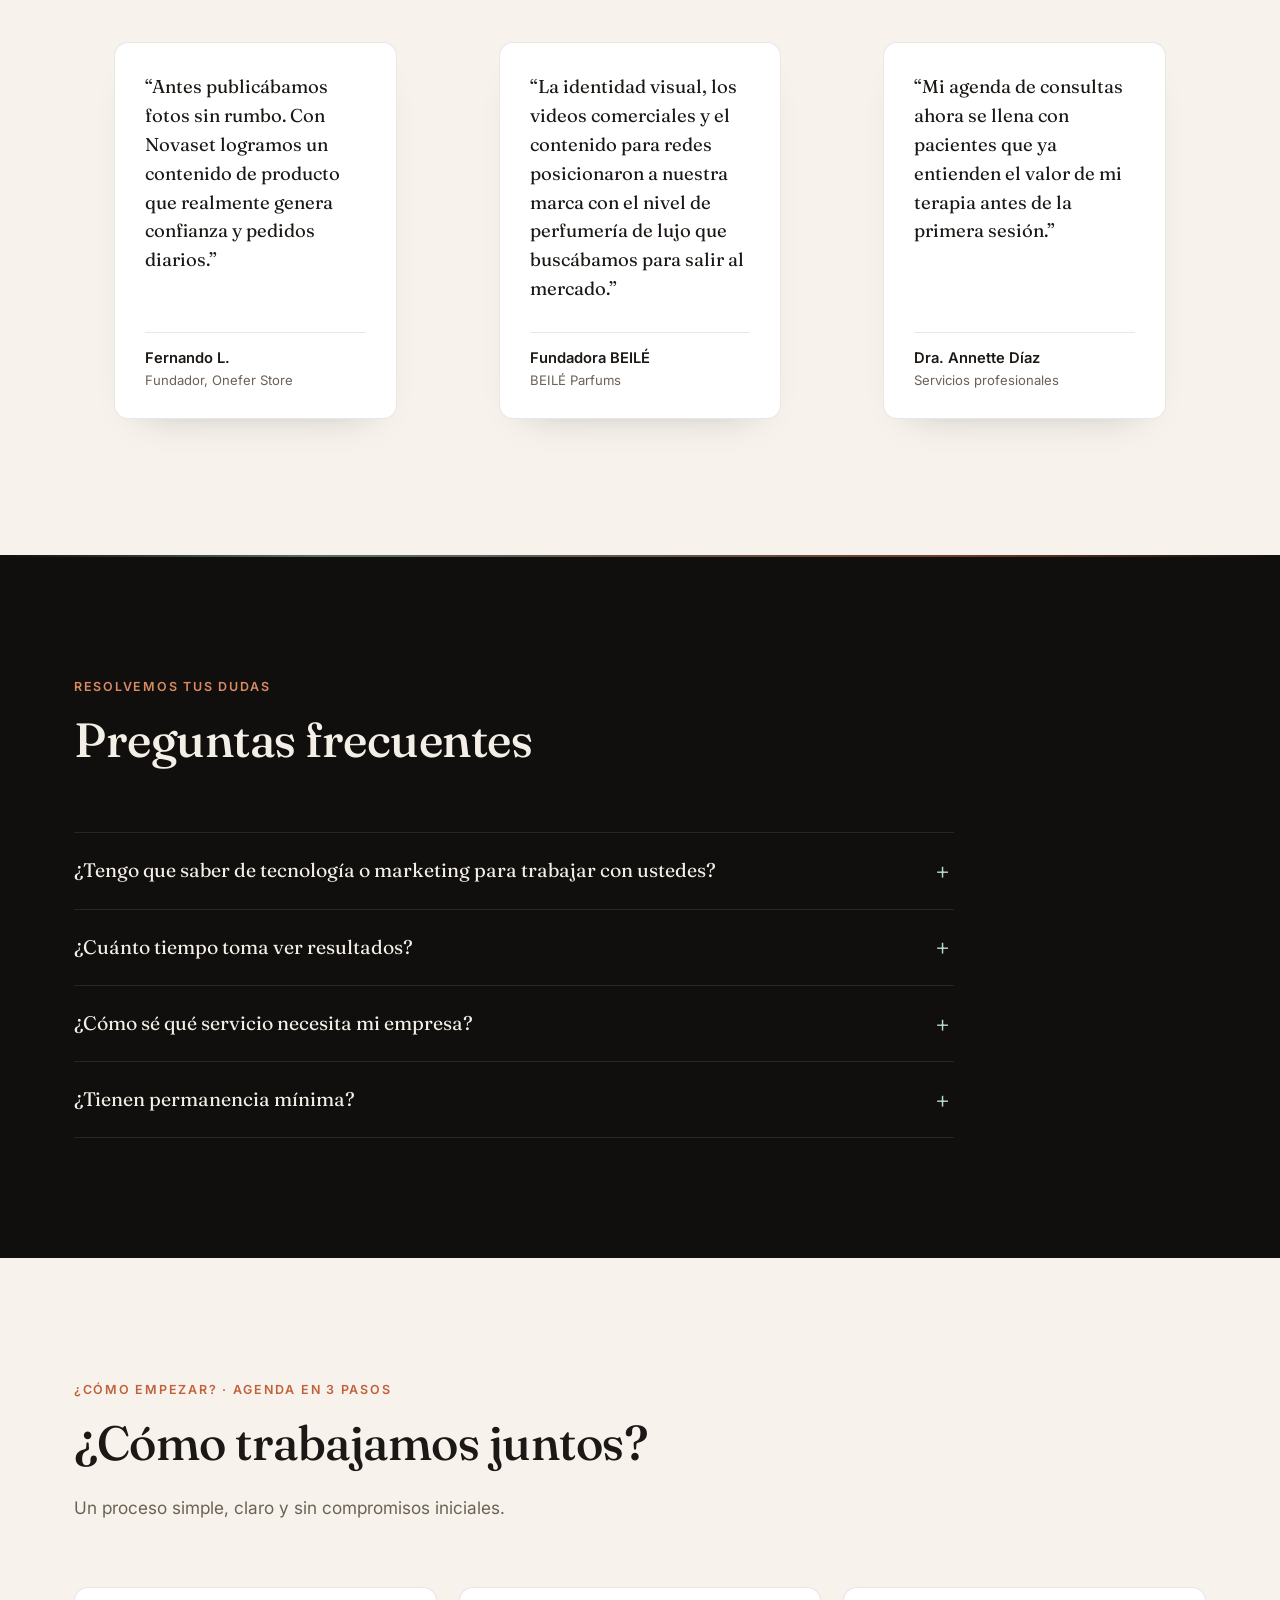
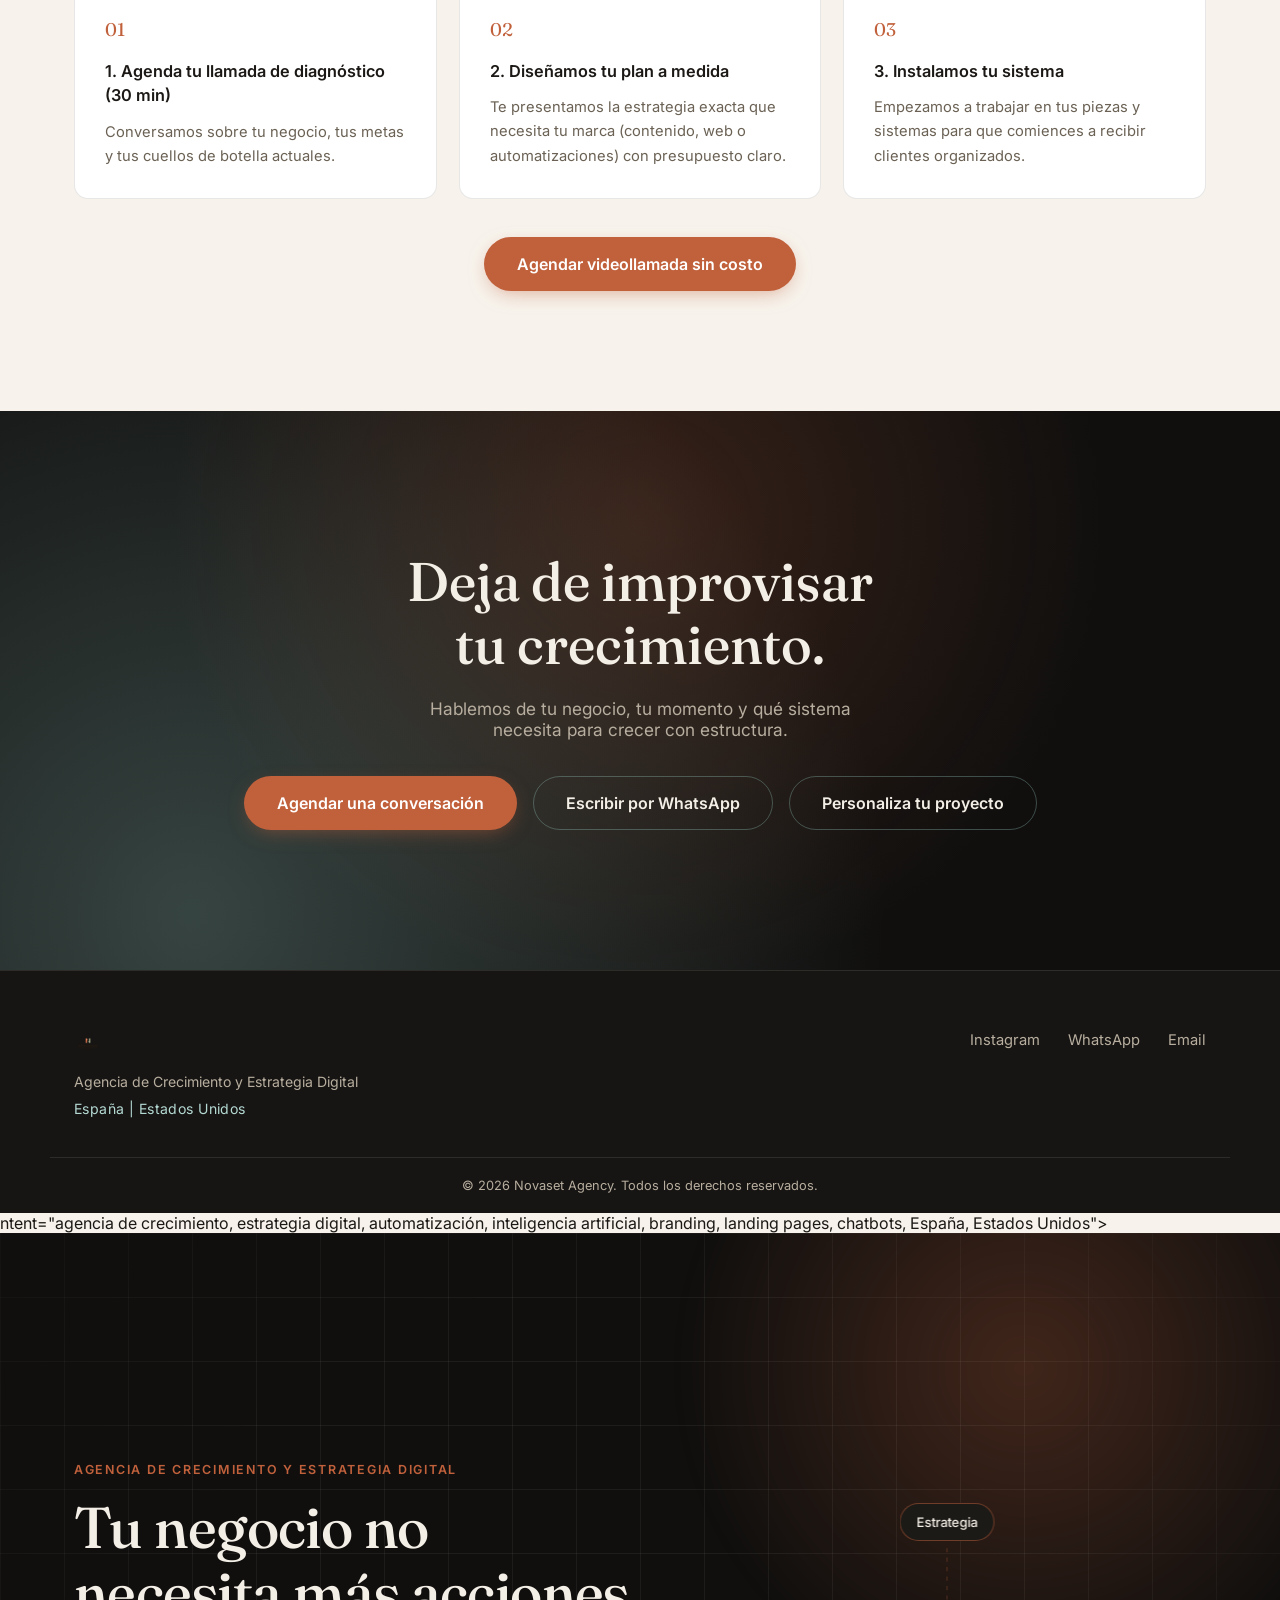
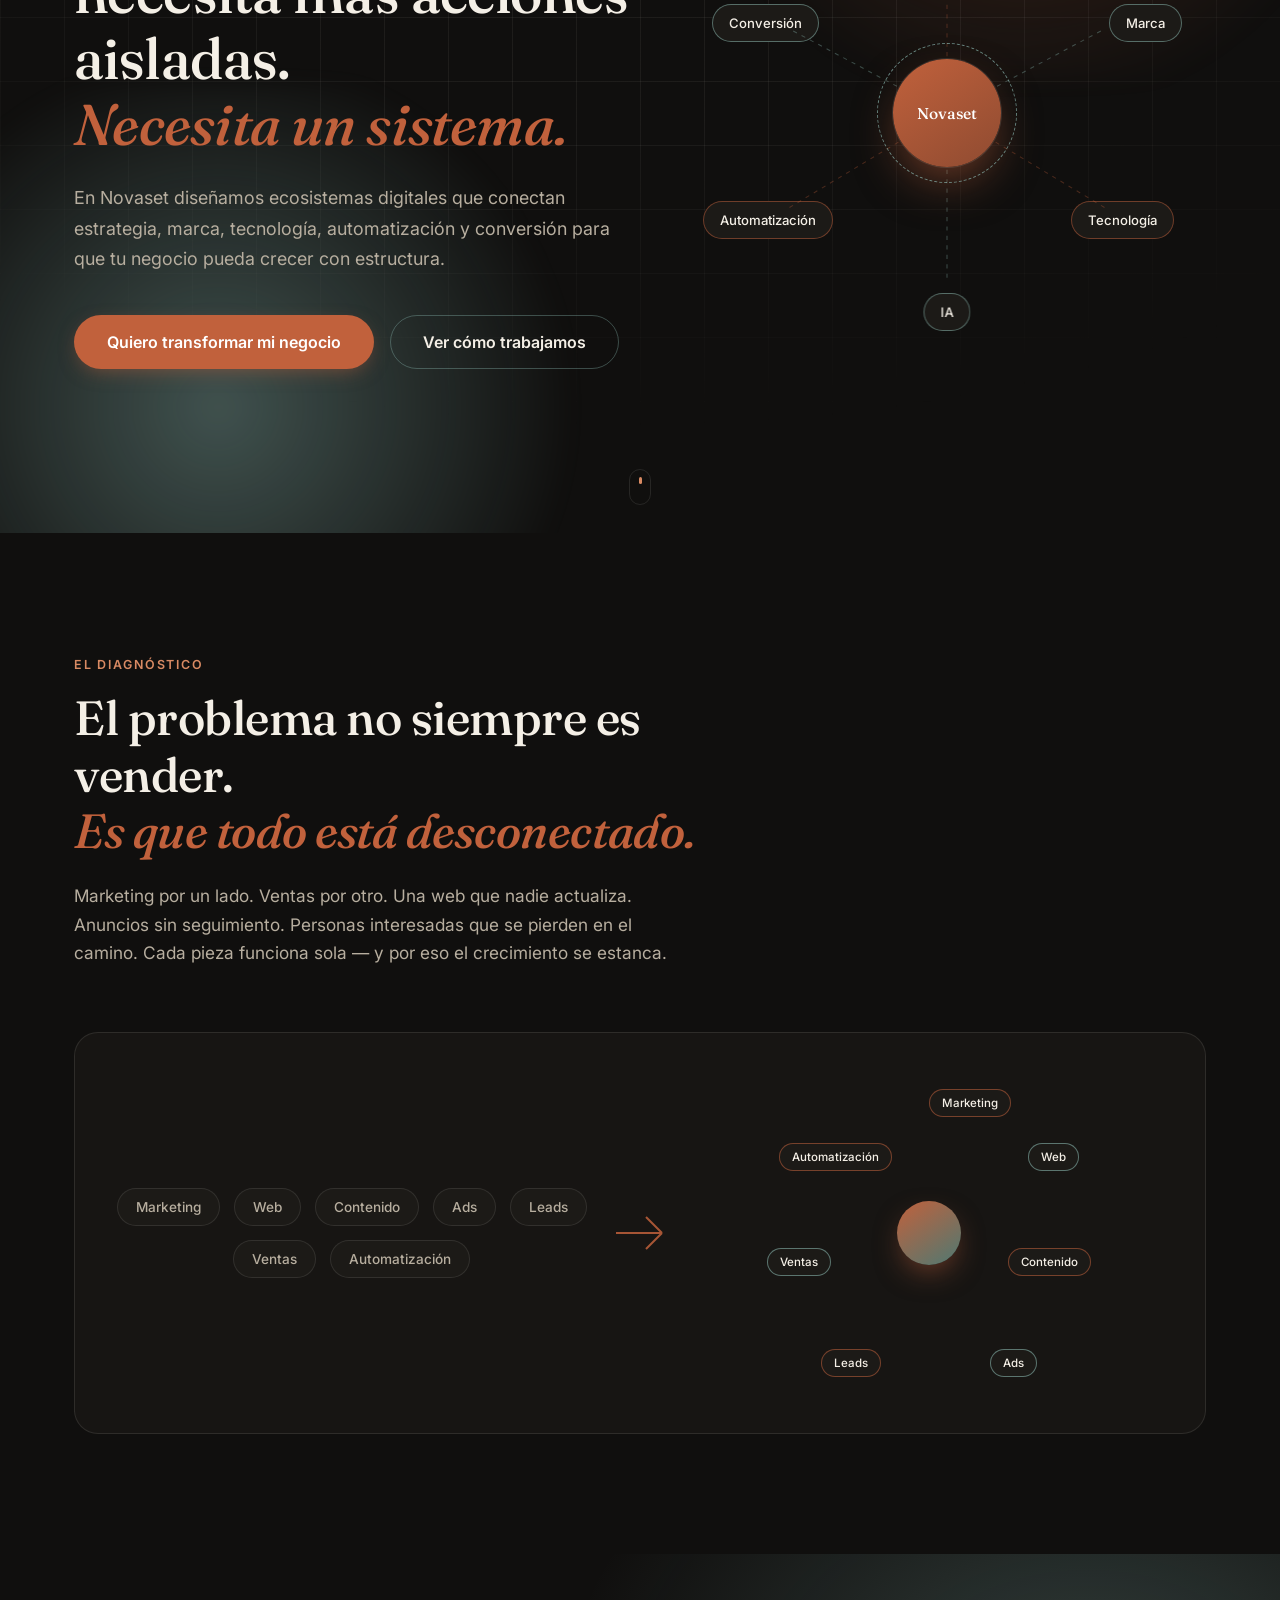
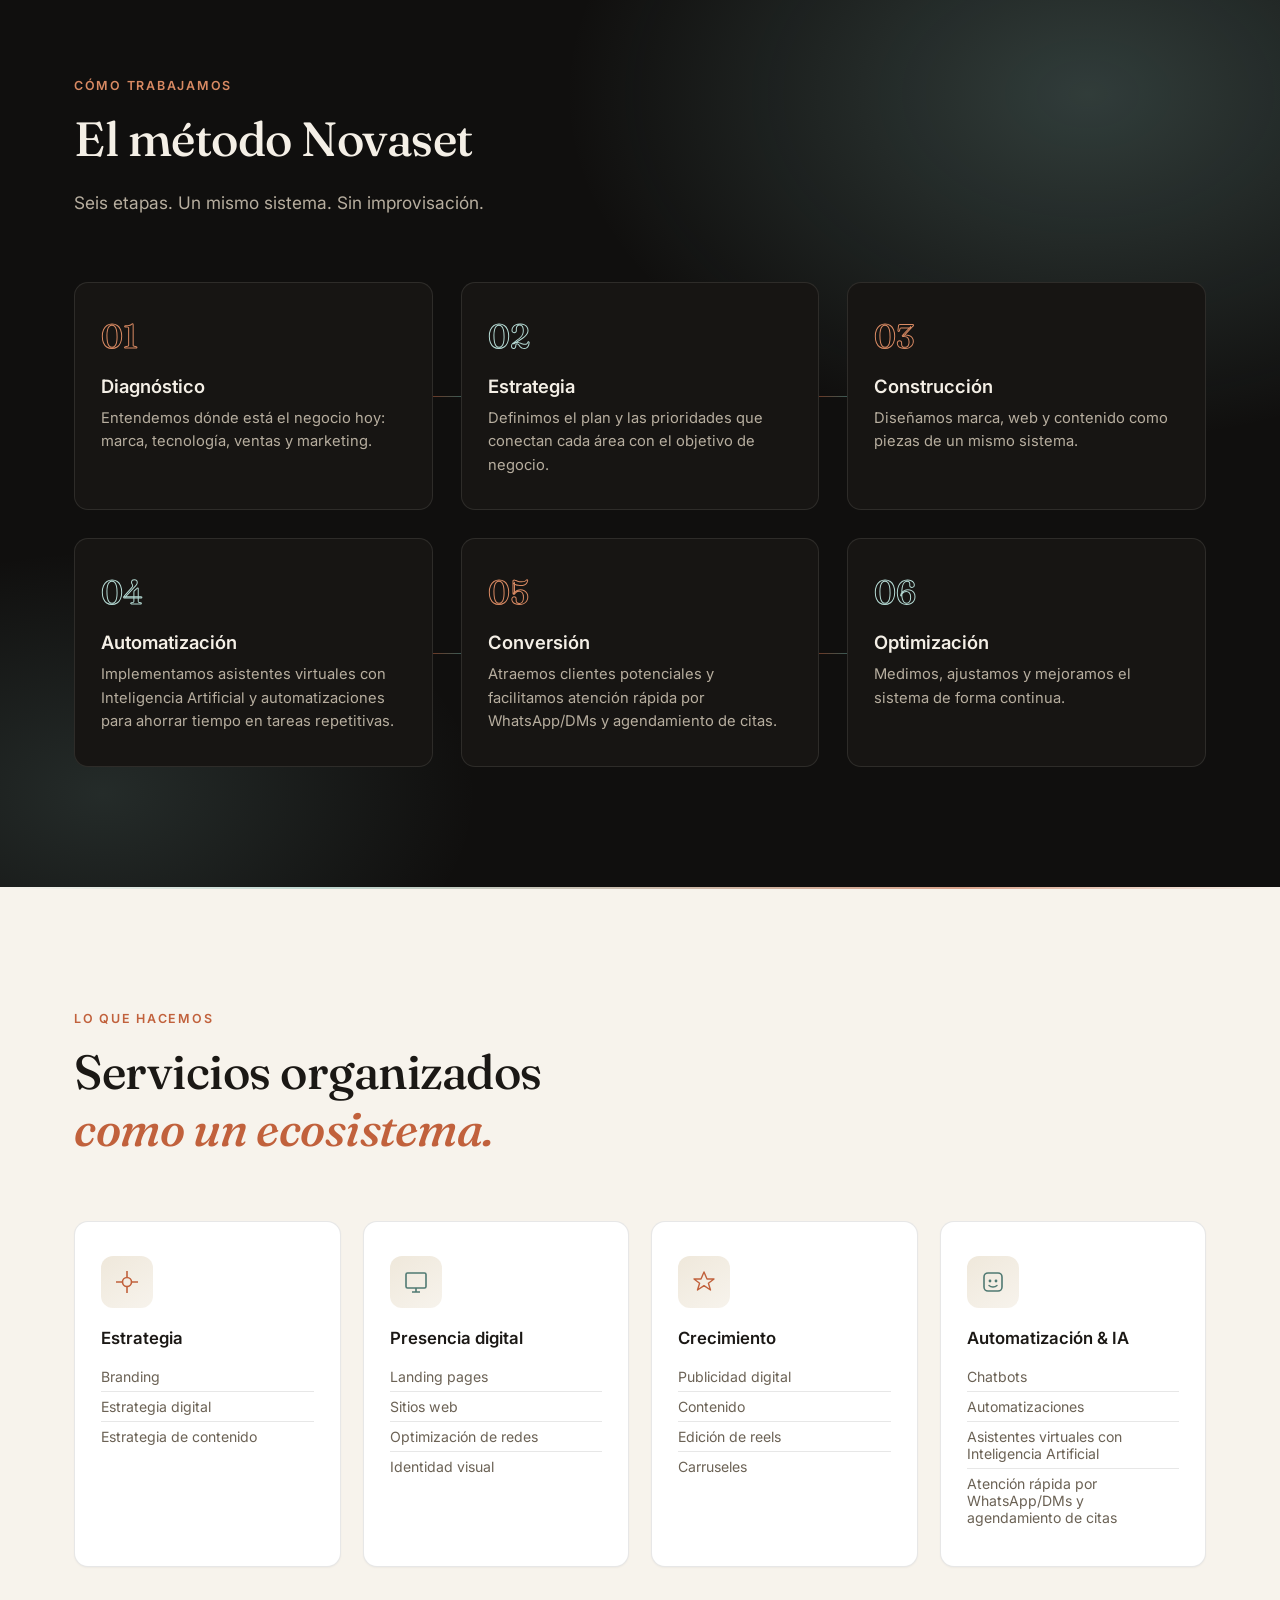
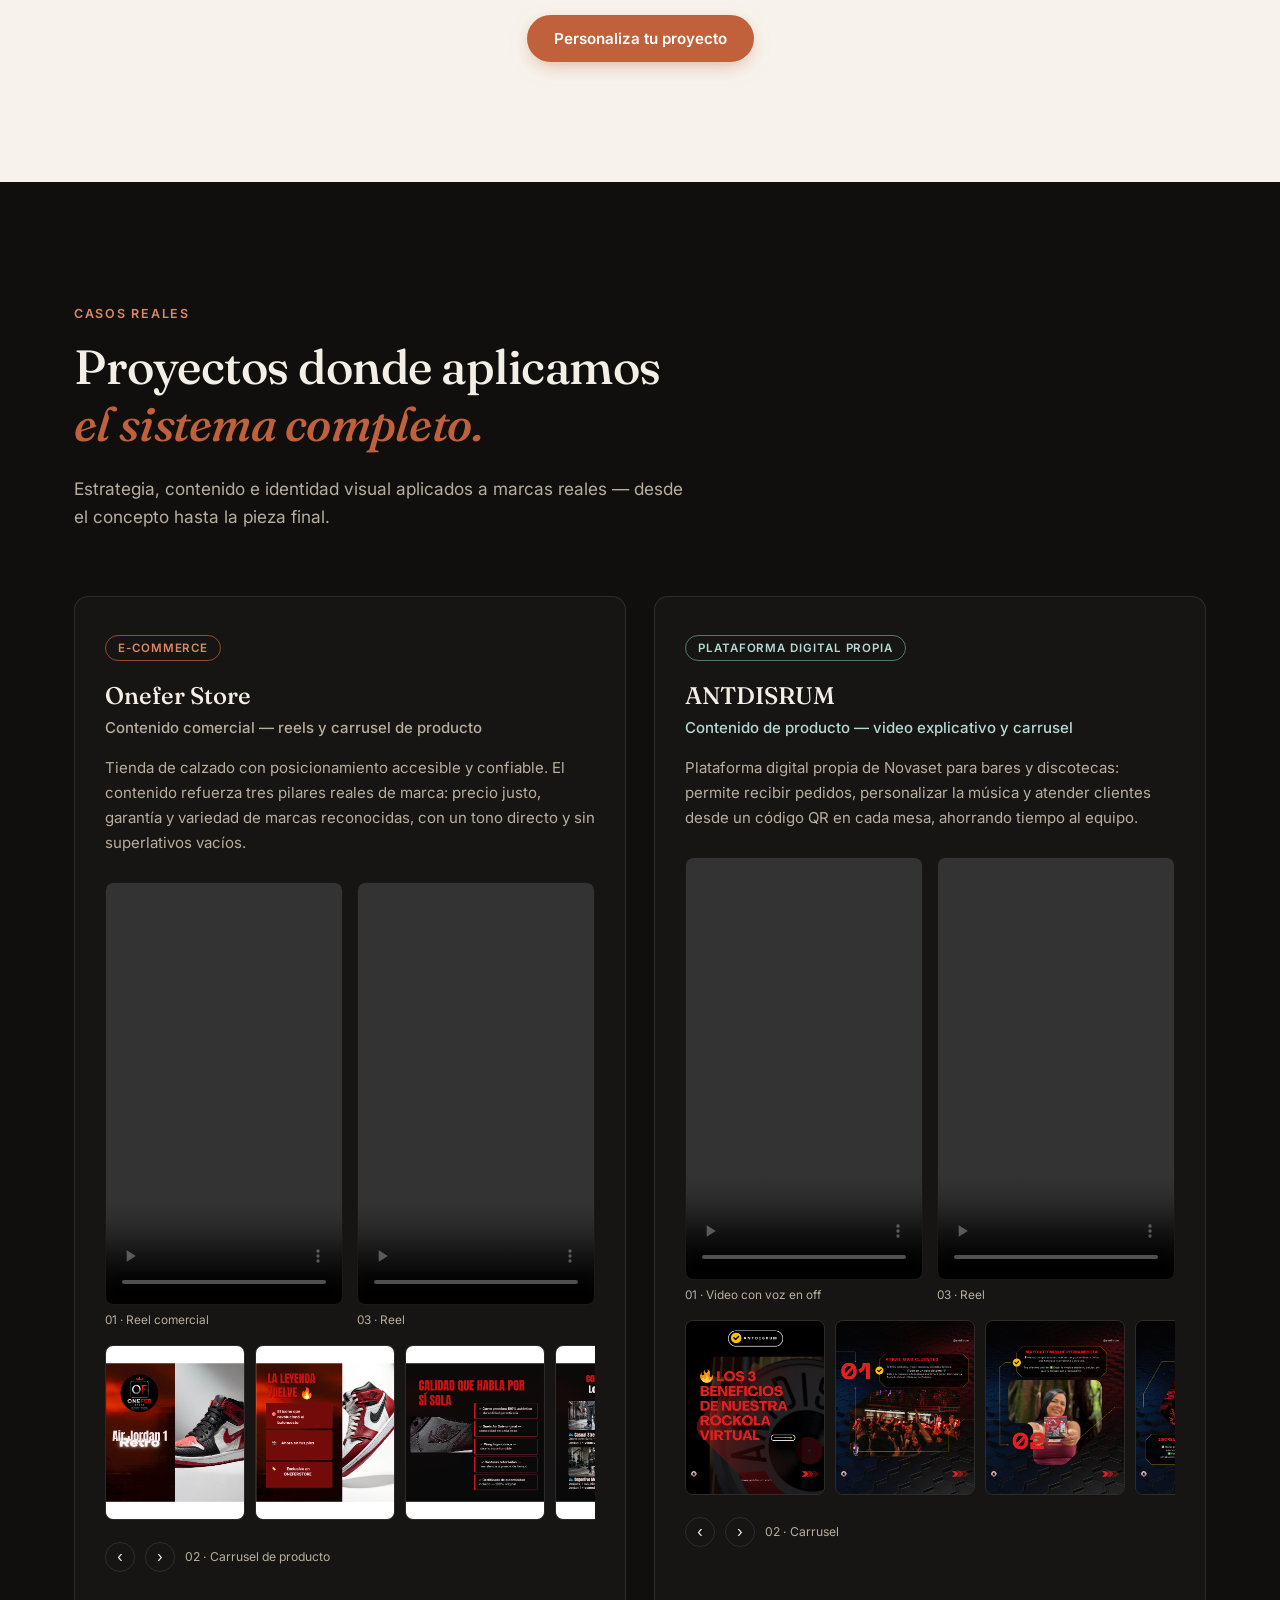
==== commit a8f85621: "Update index.html" ====
--- a/index.html
+++ b/index.html
@@ -1,4 +1,11 @@
 <!DOCTYPE html>
+<html lang="es">
+<head>
+<meta charset="UTF-8">
+<meta name="viewport" content="width=device-width, initial-scale=1.0, viewport-fit=cover">
+<title>Novaset Agency — Sistemas de crecimiento digital</title>
+<meta name="description" content="Novaset diseña ecosistemas digitales que conectan estrategia, marca, tecnología, automatización e IA para que tu negocio crezca con estructura, no con acciones aisladas.">
+<meta name="keywords" co<!DOCTYPE html>
 <html lang="es">
 <head>
 <meta charset="UTF-8">
@@ -402,34 +409,34 @@
         <div class="beile-tabs" data-tabs>
           <div class="beile-tabs__list" role="tablist" aria-label="Entregables de BEILÉ Parfums">
             <button class="beile-tabs__tab" id="beile-tab-reel" type="button" role="tab" aria-selected="true" aria-controls="beile-panel-reel" tabindex="0">01 · Video publicitario (Pauta y Redes)</button>
-            <button class="beile-tabs__tab" id="beile-tab-carrusel" type="button" role="tab" aria-selected="false" aria-controls="beile-panel-carrusel" tabindex="-1">02 · Carrusel para redes sociales</button>
-            <button class="beile-tabs__tab" id="beile-tab-hero" type="button" role="tab" aria-selected="false" aria-controls="beile-panel-hero" tabindex="-1">03 · Video Hero para la web</button>
+            <button class="beile-tabs__tab" id="beile-tab-video" type="button" role="tab" aria-selected="false" aria-controls="beile-panel-video" tabindex="-1">02 · Video</button>
+            <button class="beile-tabs__tab" id="beile-tab-carrusel" type="button" role="tab" aria-selected="false" aria-controls="beile-panel-carrusel" tabindex="-1">03 · Carrusel para redes sociales</button>
           </div>
           <div class="beile-tabs__panel" id="beile-panel-reel" role="tabpanel" aria-labelledby="beile-tab-reel">
             <div class="project-piece project-piece--tab-video">
               <video controls preload="metadata" playsinline src="assets/proyectos/beile/01_Reel.mp4#t=0.001"></video>
             </div>
           </div>
+          <div class="beile-tabs__panel" id="beile-panel-video" role="tabpanel" aria-labelledby="beile-tab-video" hidden>
+            <div class="project-piece project-piece--tab-video">
+              <video src="assets/proyectos/beile/02_Video.mp4#t=0.001" controls autoplay muted loop playsinline preload="metadata"></video>
+            </div>
+          </div>
           <div class="beile-tabs__panel" id="beile-panel-carrusel" role="tabpanel" aria-labelledby="beile-tab-carrusel" hidden>
             <div class="project-piece project-piece--carousel" data-carousel>
               <div class="project-carousel__track" data-carousel-track>
-                <img src="assets/proyectos/beile/carrusel/1.png" alt="BEILÉ Parfums — carrusel de producto, lámina 1" loading="lazy">
-                <img src="assets/proyectos/beile/carrusel/2.png" alt="BEILÉ Parfums — carrusel de producto, lámina 2" loading="lazy">
-                <img src="assets/proyectos/beile/carrusel/3.png" alt="BEILÉ Parfums — carrusel de producto, lámina 3" loading="lazy">
-                <img src="assets/proyectos/beile/carrusel/4.png" alt="BEILÉ Parfums — carrusel de producto, lámina 4" loading="lazy">
-                <img src="assets/proyectos/beile/carrusel/5.png" alt="BEILÉ Parfums — carrusel de producto, lámina 5" loading="lazy">
-                <img src="assets/proyectos/beile/carrusel/6.png" alt="BEILÉ Parfums — carrusel de producto, lámina 6" loading="lazy">
+                <img src="assets/proyectos/beile/03_carrusel/1.png" alt="BEILÉ Parfums — carrusel de producto, lámina 1" loading="lazy">
+                <img src="assets/proyectos/beile/03_carrusel/2.png" alt="BEILÉ Parfums — carrusel de producto, lámina 2" loading="lazy">
+                <img src="assets/proyectos/beile/03_carrusel/3.png" alt="BEILÉ Parfums — carrusel de producto, lámina 3" loading="lazy">
+                <img src="assets/proyectos/beile/03_carrusel/4.png" alt="BEILÉ Parfums — carrusel de producto, lámina 4" loading="lazy">
+                <img src="assets/proyectos/beile/03_carrusel/5.png" alt="BEILÉ Parfums — carrusel de producto, lámina 5" loading="lazy">
+                <img src="assets/proyectos/beile/03_carrusel/6.png" alt="BEILÉ Parfums — carrusel de producto, lámina 6" loading="lazy">
               </div>
               <div class="project-carousel__nav">
                 <button class="project-carousel__btn" data-carousel-prev aria-label="Lámina anterior">‹</button>
                 <button class="project-carousel__btn" data-carousel-next aria-label="Siguiente lámina">›</button>
                 <span class="project-carousel__count">Carrusel para redes sociales</span>
               </div>
-            </div>
-          </div>
-          <div class="beile-tabs__panel" id="beile-panel-hero" role="tabpanel" aria-labelledby="beile-tab-hero" hidden>
-            <div class="project-piece project-piece--tab-video">
-              <video src="assets/proyectos/beile/03_Video_Hero.mp4#t=0.001" controls autoplay muted loop playsinline preload="metadata"></video>
             </div>
           </div>
         </div>
@@ -624,3 +631,622 @@
 <script src="script.js"></script>
 </body>
 </html>
+ntent="agencia de crecimiento, estrategia digital, automatización, inteligencia artificial, branding, landing pages, chatbots, España, Estados Unidos">
+<meta name="author" content="Novaset Agency">
+<meta name="robots" content="index, follow">
+
+<!-- Open Graph -->
+<meta property="og:type" content="website">
+<meta property="og:site_name" content="Novaset Agency">
+<meta property="og:title" content="Novaset Agency — Transformamos caos digital en sistemas de crecimiento">
+<meta property="og:description" content="Ecosistemas digitales que conectan estrategia, marca, tecnología, automatización y conversión.">
+<meta property="og:image" content="assets/og-image.svg">
+<meta property="og:locale" content="es_ES">
+
+<!-- Twitter -->
+<meta name="twitter:card" content="summary_large_image">
+<meta name="twitter:title" content="Novaset Agency — Sistemas de crecimiento digital">
+<meta name="twitter:description" content="Transformamos caos digital en sistemas de crecimiento.">
+<meta name="twitter:image" content="assets/og-image.svg">
+
+<link rel="icon" type="image/svg+xml" href="assets/favicon.svg">
+<link rel="canonical" href="https://novaset.agency/">
+
+<link rel="preconnect" href="https://fonts.googleapis.com">
+<link rel="preconnect" href="https://fonts.gstatic.com" crossorigin>
+<link href="https://fonts.googleapis.com/css2?family=Fraunces:ital,opsz,wght@0,9..144,400;0,9..144,500;0,9..144,600;1,9..144,500&family=Inter:wght@300;400;500;600;700&display=swap" rel="stylesheet">
+
+<link rel="stylesheet" href="styles.css">
+</head>
+<body>
+
+<a class="skip-link" href="#main">Saltar al contenido</a>
+
+<!-- ============ NAVBAR ============ -->
+<header class="navbar" id="navbar">
+  <div class="container navbar__inner">
+    <a href="#hero" class="navbar__logo" aria-label="Novaset Agency — inicio">
+      <img src="assets/logo.png" alt="Novaset Agency" class="navbar__logo-img" id="navLogoImg" onerror="this.style.display='none'; this.nextElementSibling.style.display='flex';">
+      <span class="logo-fallback" id="navLogoFallback">
+        <span class="logo-mark" aria-hidden="true">
+          <svg width="30" height="30" viewBox="0 0 30 30" fill="none">
+            <circle cx="15" cy="15" r="3.2" fill="currentColor"/>
+            <circle cx="4" cy="6" r="2" fill="currentColor" opacity="0.55"/>
+            <circle cx="26" cy="6" r="2" fill="var(--sage-light)" opacity="0.7"/>
+            <circle cx="26" cy="24" r="2" fill="currentColor" opacity="0.55"/>
+            <circle cx="4" cy="24" r="2" fill="var(--sage-light)" opacity="0.7"/>
+            <path d="M15 15L4 6M15 15L26 6M15 15L26 24M15 15L4 24" stroke="currentColor" stroke-width="1" opacity="0.35"/>
+          </svg>
+        </span>
+        <span class="logo-text">Novaset<span class="logo-text__accent">.</span></span>
+      </span>
+    </a>
+
+    <nav class="navbar__nav" id="primaryNav" aria-label="Navegación principal">
+      <ul>
+        <li><a href="#servicios">Servicios</a></li>
+        <li><a href="cotizador.html">Cotizador</a></li>
+        <li><a href="#metodo">Método</a></li>
+        <li><a href="#proyectos">Proyectos</a></li>
+        <li><a href="#nosotros">Nosotros</a></li>
+        <li><a href="#contacto">Contacto</a></li>
+      </ul>
+    </nav>
+
+    <a href="#contacto" class="btn btn--primary btn--nav">Hablar con Novaset</a>
+
+    <button class="navbar__toggle" id="navToggle" aria-label="Abrir menú" aria-expanded="false" aria-controls="mobileNav">
+      <span></span><span></span><span></span>
+    </button>
+  </div>
+
+  <div class="mobile-nav" id="mobileNav">
+    <nav aria-label="Navegación móvil">
+      <ul>
+        <li><a href="#servicios">Servicios</a></li>
+        <li><a href="cotizador.html">Cotizador</a></li>
+        <li><a href="#metodo">Método</a></li>
+        <li><a href="#proyectos">Proyectos</a></li>
+        <li><a href="#nosotros">Nosotros</a></li>
+        <li><a href="#contacto">Contacto</a></li>
+      </ul>
+      <a href="#contacto" class="btn btn--primary btn--block">Hablar con Novaset</a>
+    </nav>
+  </div>
+</header>
+
+<main id="main">
+
+<!-- ============ 1. HERO ============ -->
+<section class="hero" id="hero">
+  <div class="hero__bg" aria-hidden="true">
+    <div class="hero__glow"></div>
+    <div class="hero__glow hero__glow--sage"></div>
+    <div class="hero__grid"></div>
+  </div>
+
+  <div class="container hero__inner">
+    <div class="hero__content" data-reveal>
+      <p class="eyebrow">Agencia de Crecimiento y Estrategia Digital</p>
+      <h1 class="hero__title">Tu negocio no necesita más acciones aisladas.<br><span class="text-accent">Necesita un sistema.</span></h1>
+      <p class="hero__subtitle">En Novaset diseñamos ecosistemas digitales que conectan estrategia, marca, tecnología, automatización y conversión para que tu negocio pueda crecer con estructura.</p>
+      <div class="hero__actions">
+        <a href="#contacto" class="btn btn--primary btn--lg">Quiero transformar mi negocio</a>
+        <a href="#metodo" class="btn btn--ghost btn--lg">Ver cómo trabajamos</a>
+      </div>
+    </div>
+
+    <div class="hero__visual" data-reveal data-reveal-delay="1">
+      <div class="system-graphic" id="systemGraphic">
+        <div class="system-graphic__core">
+          <span>Novaset</span>
+        </div>
+        <div class="system-graphic__node n1"><span>Estrategia</span></div>
+        <div class="system-graphic__node n2"><span>Marca</span></div>
+        <div class="system-graphic__node n3"><span>Tecnología</span></div>
+        <div class="system-graphic__node n4"><span>IA</span></div>
+        <div class="system-graphic__node n5"><span>Automatización</span></div>
+        <div class="system-graphic__node n6"><span>Conversión</span></div>
+        <svg class="system-graphic__lines" viewBox="0 0 400 400" preserveAspectRatio="none" aria-hidden="true">
+          <line x1="200" y1="200" x2="200" y2="40" />
+          <line x1="200" y1="200" x2="350" y2="120" />
+          <line x1="200" y1="200" x2="350" y2="290" />
+          <line x1="200" y1="200" x2="200" y2="360" />
+          <line x1="200" y1="200" x2="50" y2="290" />
+          <line x1="200" y1="200" x2="50" y2="120" />
+        </svg>
+      </div>
+    </div>
+  </div>
+
+  <div class="scroll-cue" aria-hidden="true"><span></span></div>
+</section>
+
+<!-- ============ 2. PROBLEMA ============ -->
+<section class="section section--dark" id="problema">
+  <div class="container">
+    <div class="section__head" data-reveal>
+      <p class="eyebrow eyebrow--light">El diagnóstico</p>
+      <h2 class="section__title">El problema no siempre es vender.<br><span class="text-accent">Es que todo está desconectado.</span></h2>
+      <p class="section__lead">Marketing por un lado. Ventas por otro. Una web que nadie actualiza. Anuncios sin seguimiento. Personas interesadas que se pierden en el camino. Cada pieza funciona sola — y por eso el crecimiento se estanca.</p>
+    </div>
+
+    <div class="chaos-diagram" data-reveal data-reveal-delay="1">
+      <div class="chaos-diagram__scattered">
+        <span class="chip chip--float f1">Marketing</span>
+        <span class="chip chip--float f2">Web</span>
+        <span class="chip chip--float f3">Contenido</span>
+        <span class="chip chip--float f4">Ads</span>
+        <span class="chip chip--float f5">Leads</span>
+        <span class="chip chip--float f6">Ventas</span>
+        <span class="chip chip--float f7">Automatización</span>
+      </div>
+      <div class="chaos-diagram__arrow" aria-hidden="true">
+        <svg width="64" height="64" viewBox="0 0 64 64" fill="none"><path d="M8 32H54M54 32L38 16M54 32L38 48" stroke="currentColor" stroke-width="2"/></svg>
+      </div>
+      <div class="chaos-diagram__system">
+        <div class="mini-system">
+          <div class="mini-system__core"></div>
+          <span class="mini-node mn1">Marketing</span>
+          <span class="mini-node mn2">Web</span>
+          <span class="mini-node mn3">Contenido</span>
+          <span class="mini-node mn4">Ads</span>
+          <span class="mini-node mn5">Leads</span>
+          <span class="mini-node mn6">Ventas</span>
+          <span class="mini-node mn7">Automatización</span>
+        </div>
+      </div>
+    </div>
+  </div>
+</section>
+
+<!-- ============ 3. MÉTODO ============ -->
+<section class="section section--dark section--sage-glow" id="metodo">
+  <div class="container">
+    <div class="section__head" data-reveal>
+      <p class="eyebrow eyebrow--light">Cómo trabajamos</p>
+      <h2 class="section__title">El método Novaset</h2>
+      <p class="section__lead">Seis etapas. Un mismo sistema. Sin improvisación.</p>
+    </div>
+
+    <div class="method-track" data-reveal data-reveal-delay="1">
+      <div class="method-step">
+        <span class="method-step__num">01</span>
+        <h3>Diagnóstico</h3>
+        <p>Entendemos dónde está el negocio hoy: marca, tecnología, ventas y marketing.</p>
+      </div>
+      <div class="method-step">
+        <span class="method-step__num">02</span>
+        <h3>Estrategia</h3>
+        <p>Definimos el plan y las prioridades que conectan cada área con el objetivo de negocio.</p>
+      </div>
+      <div class="method-step">
+        <span class="method-step__num">03</span>
+        <h3>Construcción</h3>
+        <p>Diseñamos marca, web y contenido como piezas de un mismo sistema.</p>
+      </div>
+      <div class="method-step">
+        <span class="method-step__num">04</span>
+        <h3>Automatización</h3>
+        <p>Implementamos asistentes virtuales con Inteligencia Artificial y automatizaciones para ahorrar tiempo en tareas repetitivas.</p>
+      </div>
+      <div class="method-step">
+        <span class="method-step__num">05</span>
+        <h3>Conversión</h3>
+        <p>Atraemos clientes potenciales y facilitamos atención rápida por WhatsApp/DMs y agendamiento de citas.</p>
+      </div>
+      <div class="method-step">
+        <span class="method-step__num">06</span>
+        <h3>Optimización</h3>
+        <p>Medimos, ajustamos y mejoramos el sistema de forma continua.</p>
+      </div>
+    </div>
+  </div>
+</section>
+
+<!-- ============ 4. SERVICIOS ============ -->
+<section class="section section--light section--seam" id="servicios">
+  <div class="container">
+    <div class="section__head" data-reveal>
+      <p class="eyebrow">Lo que hacemos</p>
+      <h2 class="section__title section__title--dark">Servicios organizados<br><span class="text-accent">como un ecosistema.</span></h2>
+    </div>
+
+    <div class="services-grid" data-reveal data-reveal-delay="1">
+      <div class="service-card">
+        <div class="service-card__icon">
+          <svg width="26" height="26" viewBox="0 0 26 26" fill="none"><path d="M13 2v6M13 18v6M2 13h6M18 13h6" stroke="currentColor" stroke-width="1.6"/><circle cx="13" cy="13" r="4.5" stroke="currentColor" stroke-width="1.6"/></svg>
+        </div>
+        <h3>Estrategia</h3>
+        <ul>
+          <li>Branding</li>
+          <li>Estrategia digital</li>
+          <li>Estrategia de contenido</li>
+        </ul>
+      </div>
+
+      <div class="service-card">
+        <div class="service-card__icon">
+          <svg width="26" height="26" viewBox="0 0 26 26" fill="none"><rect x="3" y="4" width="20" height="15" rx="1.5" stroke="currentColor" stroke-width="1.6"/><path d="M9 23h8M13 19v4" stroke="currentColor" stroke-width="1.6"/></svg>
+        </div>
+        <h3>Presencia digital</h3>
+        <ul>
+          <li>Landing pages</li>
+          <li>Sitios web</li>
+          <li>Optimización de redes</li>
+          <li>Identidad visual</li>
+        </ul>
+      </div>
+
+      <div class="service-card">
+        <div class="service-card__icon">
+          <svg width="26" height="26" viewBox="0 0 26 26" fill="none"><path d="M13 3l3 7h7l-5.6 4.3L19.5 21 13 16.6 6.5 21l2.1-6.7L3 10h7z" stroke="currentColor" stroke-width="1.4" stroke-linejoin="round"/></svg>
+        </div>
+        <h3>Crecimiento</h3>
+        <ul>
+          <li>Publicidad digital</li>
+          <li>Contenido</li>
+          <li>Edición de reels</li>
+          <li>Carruseles</li>
+        </ul>
+      </div>
+
+      <div class="service-card">
+        <div class="service-card__icon">
+          <svg width="26" height="26" viewBox="0 0 26 26" fill="none"><rect x="4" y="4" width="18" height="18" rx="4" stroke="currentColor" stroke-width="1.6"/><circle cx="10" cy="12" r="1.4" fill="currentColor"/><circle cx="16" cy="12" r="1.4" fill="currentColor"/><path d="M9 16.5c1 1 2.3 1.5 4 1.5s3-.5 4-1.5" stroke="currentColor" stroke-width="1.4" stroke-linecap="round"/></svg>
+        </div>
+        <h3>Automatización &amp; IA</h3>
+        <ul>
+          <li>Chatbots</li>
+          <li>Automatizaciones</li>
+          <li>Asistentes virtuales con Inteligencia Artificial</li>
+          <li>Atención rápida por WhatsApp/DMs y agendamiento de citas</li>
+        </ul>
+      </div>
+    </div>
+
+    <div class="services-cta" data-reveal data-reveal-delay="2">
+      <a href="cotizador.html" class="btn btn--primary">Personaliza tu proyecto</a>
+    </div>
+  </div>
+</section>
+
+<!-- ============ 5. PROYECTOS ============ -->
+<section class="section section--dark" id="proyectos">
+  <div class="container">
+    <div class="section__head" data-reveal>
+      <p class="eyebrow eyebrow--light">Casos reales</p>
+      <h2 class="section__title">Proyectos donde aplicamos<br><span class="text-accent">el sistema completo.</span></h2>
+      <p class="section__lead">Estrategia, contenido e identidad visual aplicados a marcas reales — desde el concepto hasta la pieza final.</p>
+    </div>
+
+    <div class="projects-grid" data-reveal data-reveal-delay="1">
+      <article class="project-card project-card--case">
+        <span class="project-card__tag">E-commerce</span>
+        <h3>Onefer Store</h3>
+        <p class="project-card__type">Contenido comercial — reels y carrusel de producto</p>
+        <p>Tienda de calzado con posicionamiento accesible y confiable. El contenido refuerza tres pilares reales de marca: precio justo, garantía y variedad de marcas reconocidas, con un tono directo y sin superlativos vacíos.</p>
+
+        <div class="project-videos">
+          <div class="project-piece">
+            <video controls preload="metadata" playsinline src="assets/proyectos/onefer/reel-comercial.mp4#t=0.001"></video>
+            <span class="project-piece__label">01 · Reel comercial</span>
+          </div>
+          <div class="project-piece">
+            <video controls preload="metadata" playsinline src="assets/proyectos/onefer/reel-onefer.mp4#t=0.001"></video>
+            <span class="project-piece__label">03 · Reel</span>
+          </div>
+        </div>
+        <div class="project-piece project-piece--carousel" data-carousel>
+          <div class="project-carousel__track" data-carousel-track>
+            <img src="assets/proyectos/onefer/carrusel/1.png" alt="Onefer Store — carrusel de producto, lámina 1" loading="lazy">
+            <img src="assets/proyectos/onefer/carrusel/2.png" alt="Onefer Store — carrusel de producto, lámina 2" loading="lazy">
+            <img src="assets/proyectos/onefer/carrusel/3.png" alt="Onefer Store — carrusel de producto, lámina 3" loading="lazy">
+            <img src="assets/proyectos/onefer/carrusel/4.png" alt="Onefer Store — carrusel de producto, lámina 4" loading="lazy">
+            <img src="assets/proyectos/onefer/carrusel/5.png" alt="Onefer Store — carrusel de producto, lámina 5" loading="lazy">
+            <img src="assets/proyectos/onefer/carrusel/6.png" alt="Onefer Store — carrusel de producto, lámina 6" loading="lazy">
+          </div>
+          <div class="project-carousel__nav">
+            <button class="project-carousel__btn" data-carousel-prev aria-label="Lámina anterior">‹</button>
+            <button class="project-carousel__btn" data-carousel-next aria-label="Siguiente lámina">›</button>
+            <span class="project-carousel__count">02 · Carrusel de producto</span>
+          </div>
+        </div>
+      </article>
+
+      <article class="project-card project-card--case">
+        <span class="project-card__tag">Plataforma digital propia</span>
+        <h3>ANTDISRUM</h3>
+        <p class="project-card__type">Contenido de producto — video explicativo y carrusel</p>
+        <p>Plataforma digital propia de Novaset para bares y discotecas: permite recibir pedidos, personalizar la música y atender clientes desde un código QR en cada mesa, ahorrando tiempo al equipo.</p>
+
+        <div class="project-videos">
+          <div class="project-piece">
+            <video controls preload="metadata" playsinline src="assets/proyectos/antdisrum/video-voz-en-off.mp4#t=0.001"></video>
+            <span class="project-piece__label">01 · Video con voz en off</span>
+          </div>
+          <div class="project-piece">
+            <video controls preload="metadata" playsinline src="assets/proyectos/antdisrum/reel.mp4#t=0.001"></video>
+            <span class="project-piece__label">03 · Reel</span>
+          </div>
+        </div>
+        <div class="project-piece project-piece--carousel" data-carousel>
+          <div class="project-carousel__track" data-carousel-track>
+            <img src="assets/proyectos/antdisrum/carrusel/1.png" alt="ANTDISRUM — carrusel, lámina 1" loading="lazy">
+            <img src="assets/proyectos/antdisrum/carrusel/2.png" alt="ANTDISRUM — carrusel, lámina 2" loading="lazy">
+            <img src="assets/proyectos/antdisrum/carrusel/3.png" alt="ANTDISRUM — carrusel, lámina 3" loading="lazy">
+            <img src="assets/proyectos/antdisrum/carrusel/4.png" alt="ANTDISRUM — carrusel, lámina 4" loading="lazy">
+            <img src="assets/proyectos/antdisrum/carrusel/5.png" alt="ANTDISRUM — carrusel, lámina 5" loading="lazy">
+          </div>
+          <div class="project-carousel__nav">
+            <button class="project-carousel__btn" data-carousel-prev aria-label="Lámina anterior">‹</button>
+            <button class="project-carousel__btn" data-carousel-next aria-label="Siguiente lámina">›</button>
+            <span class="project-carousel__count">02 · Carrusel</span>
+          </div>
+        </div>
+      </article>
+
+      <article class="project-card project-card--case">
+        <span class="project-card__tag">Servicios profesionales</span>
+        <h3>Dra. Annette Díaz</h3>
+        <p class="project-card__type">Contenido con voz en off, reel y carrusel de autoridad</p>
+        <p>Terapia integrativa transformacional con metodología propia, Liderazgo Integrado™. El contenido usa un framing clínico — no motivacional — dirigido a líderes ejecutivos de alto rendimiento.</p>
+
+        <div class="project-videos">
+          <div class="project-piece">
+            <video controls preload="metadata" playsinline src="assets/proyectos/dra-annette/video-voz-en-off.mp4#t=0.001"></video>
+            <span class="project-piece__label">01 · Video con voz en off</span>
+          </div>
+          <div class="project-piece">
+            <video controls preload="metadata" playsinline src="assets/proyectos/dra-annette/reel.mp4#t=0.001"></video>
+            <span class="project-piece__label">03 · Reel</span>
+          </div>
+        </div>
+        <div class="project-piece project-piece--carousel" data-carousel>
+          <div class="project-carousel__track" data-carousel-track>
+            <img src="assets/proyectos/dra-annette/carrusel/1.png" alt="Dra. Annette Díaz — carrusel de autoridad, lámina 1" loading="lazy">
+            <img src="assets/proyectos/dra-annette/carrusel/2.png" alt="Dra. Annette Díaz — carrusel de autoridad, lámina 2" loading="lazy">
+            <img src="assets/proyectos/dra-annette/carrusel/3.png" alt="Dra. Annette Díaz — carrusel de autoridad, lámina 3" loading="lazy">
+            <img src="assets/proyectos/dra-annette/carrusel/4.png" alt="Dra. Annette Díaz — carrusel de autoridad, lámina 4" loading="lazy">
+            <img src="assets/proyectos/dra-annette/carrusel/5.png" alt="Dra. Annette Díaz — carrusel de autoridad, lámina 5" loading="lazy">
+            <img src="assets/proyectos/dra-annette/carrusel/6.png" alt="Dra. Annette Díaz — carrusel de autoridad, lámina 6" loading="lazy">
+          </div>
+          <div class="project-carousel__nav">
+            <button class="project-carousel__btn" data-carousel-prev aria-label="Lámina anterior">‹</button>
+            <button class="project-carousel__btn" data-carousel-next aria-label="Siguiente lámina">›</button>
+            <span class="project-carousel__count">02 · Carrusel</span>
+          </div>
+        </div>
+      </article>
+
+      <article class="project-card project-card--case">
+        <span class="project-card__tag">E-commerce · Perfumería</span>
+        <h3>BEILÉ Parfums</h3>
+        <p class="project-card__type">Identidad de marca, video publicitario y video hero web</p>
+        <p>Perfumería colombiana con concepto Luxury Accessible. Desarrollamos la identidad de marca completa (Brand Book y logotipo), videos para pauta publicitaria y redes sociales, carruseles de contenido y el video hero cinematográfico para la cabecera de su tienda web.</p>
+
+        <div class="beile-tabs" data-tabs>
+          <div class="beile-tabs__list" role="tablist" aria-label="Entregables de BEILÉ Parfums">
+            <button class="beile-tabs__tab" id="beile-tab-reel" type="button" role="tab" aria-selected="true" aria-controls="beile-panel-reel" tabindex="0">01 · Video publicitario (Pauta y Redes)</button>
+            <button class="beile-tabs__tab" id="beile-tab-carrusel" type="button" role="tab" aria-selected="false" aria-controls="beile-panel-carrusel" tabindex="-1">02 · Carrusel para redes sociales</button>
+            <button class="beile-tabs__tab" id="beile-tab-hero" type="button" role="tab" aria-selected="false" aria-controls="beile-panel-hero" tabindex="-1">03 · Video Hero para la web</button>
+          </div>
+          <div class="beile-tabs__panel" id="beile-panel-reel" role="tabpanel" aria-labelledby="beile-tab-reel">
+            <div class="project-piece project-piece--tab-video">
+              <video controls preload="metadata" playsinline src="assets/proyectos/beile/01_Reel.mp4#t=0.001"></video>
+            </div>
+          </div>
+          <div class="beile-tabs__panel" id="beile-panel-carrusel" role="tabpanel" aria-labelledby="beile-tab-carrusel" hidden>
+            <div class="project-piece project-piece--carousel" data-carousel>
+              <div class="project-carousel__track" data-carousel-track>
+                <img src="assets/proyectos/beile/carrusel/1.png" alt="BEILÉ Parfums — carrusel de producto, lámina 1" loading="lazy">
+                <img src="assets/proyectos/beile/carrusel/2.png" alt="BEILÉ Parfums — carrusel de producto, lámina 2" loading="lazy">
+                <img src="assets/proyectos/beile/carrusel/3.png" alt="BEILÉ Parfums — carrusel de producto, lámina 3" loading="lazy">
+                <img src="assets/proyectos/beile/carrusel/4.png" alt="BEILÉ Parfums — carrusel de producto, lámina 4" loading="lazy">
+                <img src="assets/proyectos/beile/carrusel/5.png" alt="BEILÉ Parfums — carrusel de producto, lámina 5" loading="lazy">
+                <img src="assets/proyectos/beile/carrusel/6.png" alt="BEILÉ Parfums — carrusel de producto, lámina 6" loading="lazy">
+              </div>
+              <div class="project-carousel__nav">
+                <button class="project-carousel__btn" data-carousel-prev aria-label="Lámina anterior">‹</button>
+                <button class="project-carousel__btn" data-carousel-next aria-label="Siguiente lámina">›</button>
+                <span class="project-carousel__count">Carrusel para redes sociales</span>
+              </div>
+            </div>
+          </div>
+          <div class="beile-tabs__panel" id="beile-panel-hero" role="tabpanel" aria-labelledby="beile-tab-hero" hidden>
+            <div class="project-piece project-piece--tab-video">
+              <video src="assets/proyectos/beile/03_Video_Hero.mp4#t=0.001" controls autoplay muted loop playsinline preload="metadata"></video>
+            </div>
+          </div>
+        </div>
+      </article>
+    </div>
+  </div>
+</section>
+
+<!-- ============ 6. PARA QUIÉN ============ -->
+<section class="section section--dark section--seam" id="para-quien">
+  <div class="container">
+    <div class="fit-grid">
+      <div class="fit-card fit-card--yes" data-reveal>
+        <h2>Novaset es para negocios<br>que ya empezaron.</h2>
+        <ul class="fit-list">
+          <li><span class="fit-icon fit-icon--yes" aria-hidden="true">✓</span>Oferta validada</li>
+          <li><span class="fit-icon fit-icon--yes" aria-hidden="true">✓</span>Clientes o ventas</li>
+          <li><span class="fit-icon fit-icon--yes" aria-hidden="true">✓</span>Potencial de crecimiento</li>
+          <li><span class="fit-icon fit-icon--yes" aria-hidden="true">✓</span>Mentalidad de inversión</li>
+          <li><span class="fit-icon fit-icon--yes" aria-hidden="true">✓</span>Deseo de profesionalizar sistemas</li>
+        </ul>
+      </div>
+
+      <div class="fit-card fit-card--no" data-reveal data-reveal-delay="1">
+        <h2>No somos para ti si...</h2>
+        <ul class="fit-list">
+          <li><span class="fit-icon fit-icon--no" aria-hidden="true">×</span>Solo buscas publicaciones baratas</li>
+          <li><span class="fit-icon fit-icon--no" aria-hidden="true">×</span>Quieres resultados mágicos en 7 días</li>
+          <li><span class="fit-icon fit-icon--no" aria-hidden="true">×</span>No estás dispuesto a implementar</li>
+        </ul>
+      </div>
+    </div>
+  </div>
+</section>
+
+<!-- ============ 7. SOBRE NOVASET ============ -->
+<section class="section section--light" id="nosotros">
+  <div class="container about">
+    <div class="about__text" data-reveal>
+      <p class="eyebrow">Sobre Novaset</p>
+      <h2 class="section__title section__title--dark">No construimos desde la teoría.</h2>
+      <p class="about__quote">"Construimos nuestros propios sistemas, los probamos y después los convertimos en soluciones."</p>
+      <p class="section__lead section__lead--dark">Novaset nació como una boutique de estrategia y tecnología, desde la experiencia real de construir proyectos propios — no desde la teoría de un manual de agencia. Cada servicio que ofrecemos pasó primero por nuestro propio laboratorio.</p>
+    </div>
+    <div class="about__visual" data-reveal data-reveal-delay="1">
+      <div class="about__frame">
+        <span class="about__frame-line l1"></span>
+        <span class="about__frame-line l2"></span>
+        <span class="about__frame-line l3">
+          <img src="assets/logo.png" alt="Novaset Agency" class="about__logo">
+        </span>
+      </div>
+    </div>
+  </div>
+</section>
+
+<!-- ============ 8. TESTIMONIOS ============ -->
+<section class="section section--light" id="testimonios">
+  <div class="container">
+    <div class="section__head" data-reveal>
+      <p class="eyebrow">La experiencia de nuestros clientes</p>
+      <h2 class="section__title section__title--dark">Resultados que se sienten<br><span class="text-accent">en el día a día.</span></h2>
+    </div>
+    <div class="testimonials-grid">
+      <blockquote class="testimonial-card" data-reveal>
+        <p>“Antes publicábamos fotos sin rumbo. Con Novaset logramos un contenido de producto que realmente genera confianza y pedidos diarios.”</p>
+        <footer><strong>Fernando L.</strong><span>Fundador, Onefer Store</span></footer>
+      </blockquote>
+      <blockquote class="testimonial-card" data-reveal data-reveal-delay="1">
+        <p>“La identidad visual, los videos comerciales y el contenido para redes posicionaron a nuestra marca con el nivel de perfumería de lujo que buscábamos para salir al mercado.”</p>
+        <footer><strong>Fundadora BEILÉ</strong><span>BEILÉ Parfums</span></footer>
+      </blockquote>
+      <blockquote class="testimonial-card" data-reveal data-reveal-delay="2">
+        <p>“Mi agenda de consultas ahora se llena con pacientes que ya entienden el valor de mi terapia antes de la primera sesión.”</p>
+        <footer><strong>Dra. Annette Díaz</strong><span>Servicios profesionales</span></footer>
+      </blockquote>
+    </div>
+  </div>
+</section>
+
+<!-- ============ 9. PREGUNTAS FRECUENTES ============ -->
+<section class="section section--dark section--seam" id="preguntas-frecuentes">
+  <div class="container">
+    <div class="section__head" data-reveal>
+      <p class="eyebrow eyebrow--light">Resolvemos tus dudas</p>
+      <h2 class="section__title">Preguntas frecuentes</h2>
+    </div>
+    <div class="faq-list" data-reveal data-reveal-delay="1">
+      <details class="faq-item">
+        <summary>¿Tengo que saber de tecnología o marketing para trabajar con ustedes?</summary>
+        <p>No. Nosotras nos encargamos de toda la parte técnica, estratégica y de diseño. Tú solo te enfocas en atender a los clientes que llegan a tu negocio.</p>
+      </details>
+      <details class="faq-item">
+        <summary>¿Cuánto tiempo toma ver resultados?</summary>
+        <p>Las primeras piezas de contenido y sistemas de atención quedan listos en los primeros 15 a 30 días. A partir de allí, el flujo de personas interesadas e interacción se vuelve predecible.</p>
+      </details>
+      <details class="faq-item">
+        <summary>¿Cómo sé qué servicio necesita mi empresa?</summary>
+        <p>En la llamada de diagnóstico gratuita evaluamos tu situación actual y te recomendamos solo lo que tu negocio necesita para crecer, sin servicios de relleno.</p>
+      </details>
+      <details class="faq-item">
+        <summary>¿Tienen permanencia mínima?</summary>
+        <p>Trabajamos con acuerdos mensuales de mínimo 3 meses para poder implementar, medir y optimizar los resultados de forma sólida.</p>
+      </details>
+    </div>
+  </div>
+</section>
+
+<!-- ============ 10. CÓMO EMPEZAR ============ -->
+<section class="section section--light" id="como-empezar">
+  <div class="container">
+    <div class="section__head" data-reveal>
+      <p class="eyebrow">¿Cómo empezar? · Agenda en 3 pasos</p>
+      <h2 class="section__title section__title--dark">¿Cómo trabajamos juntos?</h2>
+      <p class="section__lead section__lead--dark">Un proceso simple, claro y sin compromisos iniciales.</p>
+    </div>
+    <div class="start-steps" data-reveal data-reveal-delay="1">
+      <article class="start-step">
+        <span class="start-step__num">01</span>
+        <h3>1. Agenda tu llamada de diagnóstico (30 min)</h3>
+        <p>Conversamos sobre tu negocio, tus metas y tus cuellos de botella actuales.</p>
+      </article>
+      <article class="start-step">
+        <span class="start-step__num">02</span>
+        <h3>2. Diseñamos tu plan a medida</h3>
+        <p>Te presentamos la estrategia exacta que necesita tu marca (contenido, web o automatizaciones) con presupuesto claro.</p>
+      </article>
+      <article class="start-step">
+        <span class="start-step__num">03</span>
+        <h3>3. Instalamos tu sistema</h3>
+        <p>Empezamos a trabajar en tus piezas y sistemas para que comiences a recibir clientes organizados.</p>
+      </article>
+    </div>
+    <div class="start-cta" data-reveal>
+      <a href="https://calendly.com/novasetagency/30min" target="_blank" rel="noopener noreferrer" class="btn btn--primary btn--lg">Agendar videollamada sin costo</a>
+    </div>
+  </div>
+</section>
+
+<!-- ============ 11. CTA FINAL ============ -->
+<section class="cta-final" id="contacto">
+  <div class="cta-final__bg" aria-hidden="true"></div>
+  <div class="container cta-final__inner" data-reveal>
+    <h2 class="cta-final__title">Deja de improvisar<br>tu crecimiento.</h2>
+    <p class="cta-final__text">Hablemos de tu negocio, tu momento y qué sistema necesita para crecer con estructura.</p>
+    <div class="cta-final__actions">
+      <a href="https://calendly.com/novasetagency/30min" target="_blank" rel="noopener noreferrer" class="btn btn--primary btn--lg">Agendar una conversación</a>
+      <a href="https://wa.me/573011564958?text=Hola%2C%20quiero%20hablar%20con%20Novaset%20sobre%20mi%20proyecto" target="_blank" rel="noopener noreferrer" class="btn btn--ghost btn--lg">Escribir por WhatsApp</a>
+      <a href="cotizador.html" class="btn btn--ghost btn--lg">Personaliza tu proyecto</a>
+    </div>
+  </div>
+</section>
+
+</main>
+
+<!-- ============ FOOTER ============ -->
+<footer class="footer">
+  <div class="container footer__inner">
+    <div class="footer__brand">
+      <a href="#hero" class="footer__logo" aria-label="Novaset Agency — inicio">
+        <img src="assets/logo.png" alt="Novaset Agency" class="navbar__logo-img" id="footerLogoImg" onerror="this.style.display='none'; this.nextElementSibling.style.display='flex';">
+        <span class="logo-fallback" id="footerLogoFallback">
+          <span class="logo-text">Novaset<span class="logo-text__accent">.</span></span>
+        </span>
+      </a>
+      <p>Agencia de Crecimiento y Estrategia Digital</p>
+      <p class="footer__locations">España&nbsp;|&nbsp;Estados Unidos</p>
+    </div>
+
+    <div class="footer__links">
+      <a href="https://instagram.com/novaset.agency" target="_blank" rel="noopener noreferrer">Instagram</a>
+      <a href="https://wa.me/573011564958" target="_blank" rel="noopener noreferrer">WhatsApp</a>
+      <a href="mailto:hola@novaset.agency">Email</a>
+    </div>
+  </div>
+  <div class="container footer__bottom">
+    <p>&copy; <span id="year"></span> Novaset Agency. Todos los derechos reservados.</p>
+  </div>
+</footer>
+
+<!-- ============ LIGHTBOX: vista ampliada de carrusel ============ -->
+<div class="lightbox" id="lightbox" role="dialog" aria-modal="true" aria-label="Imagen ampliada" aria-hidden="true">
+  <button class="lightbox__close" id="lightboxClose" aria-label="Cerrar imagen ampliada">×</button>
+  <button class="lightbox__nav lightbox__nav--prev" id="lightboxPrev" aria-label="Imagen anterior">‹</button>
+  <button class="lightbox__nav lightbox__nav--next" id="lightboxNext" aria-label="Siguiente imagen">›</button>
+  <div class="lightbox__stage">
+    <img class="lightbox__img" id="lightboxImg" src="" alt="">
+  </div>
+  <p class="lightbox__count" id="lightboxCount"></p>
+</div>
+
+<script src="script.js"></script>
+</body>
+</html>
--- a/styles.css
+++ b/styles.css
@@ -472,6 +472,23 @@
 .project-card:nth-child(even) .project-carousel__btn:hover { border-color: var(--sage-light); color: var(--sage-light); }
 .project-carousel__count { font-size: 0.76rem; color: var(--muted-on-dark); }
 
+/* ---------- BEILÉ: entregables interactivos ---------- */
+.beile-tabs { margin-top: 28px; }
+.beile-tabs__list { display: flex; flex-wrap: wrap; gap: 8px; border-bottom: 1px solid var(--border-dark); }
+.beile-tabs__tab {
+  flex: 1 1 auto; padding: 11px 13px; border: 1px solid transparent; border-bottom: 0;
+  border-radius: var(--radius-sm) var(--radius-sm) 0 0; color: var(--muted-on-dark);
+  font-size: 0.78rem; line-height: 1.4; text-align: left; transition: color 0.25s ease, background 0.25s ease, border-color 0.25s ease;
+}
+.beile-tabs__tab:hover { color: var(--text-on-dark); }
+.beile-tabs__tab[aria-selected="true"] {
+  color: var(--text-on-dark); background: var(--bg-dark-card); border-color: var(--border-dark);
+}
+.beile-tabs__tab:focus-visible { outline: 2px solid var(--sage-light); outline-offset: 2px; }
+.beile-tabs__panel { padding: 22px 14px 14px; border: 1px solid var(--border-dark); border-top: 0; border-radius: 0 0 var(--radius-sm) var(--radius-sm); background: var(--bg-dark-card); }
+.beile-tabs__panel[hidden] { display: none; }
+.project-piece--tab-video video { width: min(100%, 340px); margin: 0 auto; }
+
 /* ---------- Diferencial ---------- */
 .diff-grid { display: grid; grid-template-columns: repeat(4, 1fr); gap: 24px; }
 .diff-card { padding: 6px; transition: transform 0.35s var(--ease); }
@@ -523,6 +540,43 @@
   width: 62%; height: auto;
 }
 
+/* ---------- Testimonios ---------- */
+.testimonials-grid { display: grid; grid-template-columns: repeat(3, 1fr); gap: 22px; }
+.testimonial-card {
+  display: flex; flex-direction: column; justify-content: space-between; gap: 28px;
+  min-height: 240px; padding: 30px; border: 1px solid var(--border-light);
+  border-radius: var(--radius-md); background: var(--bg-light-card);
+  box-shadow: 0 18px 38px -30px rgba(27, 24, 21, 0.35);
+}
+.testimonial-card > p { font-family: var(--font-display); font-size: 1.16rem; line-height: 1.55; color: var(--text-on-light); }
+.testimonial-card footer { display: flex; flex-direction: column; gap: 5px; padding-top: 16px; border-top: 1px solid var(--border-light); }
+.testimonial-card strong { font-size: 0.92rem; font-weight: 600; }
+.testimonial-card footer span { font-size: 0.82rem; color: var(--muted-on-light); }
+
+/* ---------- Preguntas frecuentes ---------- */
+.faq-list { max-width: 880px; border-top: 1px solid var(--border-dark); }
+.faq-item { border-bottom: 1px solid var(--border-dark); }
+.faq-item summary {
+  position: relative; padding: 24px 48px 24px 0; color: var(--text-on-dark);
+  font-family: var(--font-display); font-size: 1.22rem; line-height: 1.4; cursor: pointer; list-style: none;
+}
+.faq-item summary::-webkit-details-marker { display: none; }
+.faq-item summary::after {
+  content: '+'; position: absolute; top: 50%; right: 4px; transform: translateY(-50%);
+  color: var(--sage-light); font-family: var(--font-body); font-size: 1.5rem; font-weight: 300;
+}
+.faq-item[open] summary::after { content: '−'; }
+.faq-item summary:focus-visible { outline: 2px solid var(--sage-light); outline-offset: 4px; }
+.faq-item > p { max-width: 720px; padding: 0 42px 24px 0; color: var(--muted-on-dark); font-size: 0.96rem; line-height: 1.7; }
+
+/* ---------- Cómo empezar ---------- */
+.start-steps { display: grid; grid-template-columns: repeat(3, 1fr); gap: 22px; }
+.start-step { padding: 30px; border: 1px solid var(--border-light); border-radius: var(--radius-md); background: var(--bg-light-card); }
+.start-step__num { color: var(--terracotta); font-family: var(--font-display); font-size: 1.15rem; }
+.start-step h3 { margin-top: 18px; font-size: 1.02rem; line-height: 1.5; font-weight: 600; }
+.start-step p { margin-top: 12px; color: var(--muted-on-light); font-size: 0.92rem; line-height: 1.65; }
+.start-cta { margin-top: 38px; text-align: center; }
+
 /* ---------- CTA final ---------- */
 .cta-final { position: relative; padding: 140px 0; text-align: center; background: var(--bg-dark); color: var(--text-on-dark); overflow: hidden; }
 .cta-final__bg {
@@ -557,6 +611,7 @@
   .method-track { grid-template-columns: repeat(2, 1fr); }
   .services-grid { grid-template-columns: repeat(2, 1fr); }
   .projects-grid { grid-template-columns: 1fr; }
+  .testimonials-grid, .start-steps { grid-template-columns: 1fr; }
   .diff-grid { grid-template-columns: repeat(2, 1fr); }
   .about { grid-template-columns: 1fr; }
   .about__visual { order: -1; }
@@ -571,8 +626,20 @@
   .chaos-diagram__arrow { transform: rotate(90deg); margin: 10px auto; }
 }
 
+@media (max-width: 768px) {
+  .section { padding: 64px 0; }
+  .system-graphic { overflow: visible; transform: scale(0.78); margin: 2rem auto; }
+  .system-graphic__core { width: 80px; height: 80px; }
+  .system-graphic__core span { font-size: 0.82rem; }
+  .system-graphic__node.n1 { top: -4%; }
+  .system-graphic__node.n2 { right: -12%; }
+  .system-graphic__node.n3 { right: -10%; }
+  .system-graphic__node.n4 { bottom: -6%; }
+  .system-graphic__node.n5 { left: -14%; }
+  .system-graphic__node.n6 { left: -12%; }
+}
+
 @media (max-width: 640px) {
-  .section { padding: 84px 0; }
   .section__head { margin-bottom: 44px; }
   .hero { padding: 130px 0 70px; min-height: unset; }
   .hero__actions { flex-direction: column; align-items: stretch; }
@@ -583,7 +650,6 @@
   .diff-grid { grid-template-columns: 1fr; gap: 32px; }
   .system-graphic { max-width: 300px; }
   .system-graphic__node { padding: 8px 12px; font-size: 0.72rem; }
-  .system-graphic__core { width: 88px; height: 88px; }
   .footer__inner { flex-direction: column; }
   .about__quote { font-size: 1.15rem; }
   .cta-final { padding: 100px 0; }
@@ -592,6 +658,11 @@
   .project-card--case { padding: 30px 22px; }
   .project-videos { grid-template-columns: 1fr; }
   .project-carousel__track img { width: min(46%, 160px); }
+  .beile-tabs__list { flex-direction: column; gap: 4px; border-bottom: 0; }
+  .beile-tabs__tab { border: 1px solid var(--border-dark); border-radius: var(--radius-sm); }
+  .beile-tabs__panel { border-top: 1px solid var(--border-dark); border-radius: var(--radius-sm); }
+  .testimonial-card { min-height: 0; }
+  .faq-item summary { font-size: 1.08rem; }
 }
 
 @media (max-width: 400px) {
@@ -658,6 +729,3 @@
   .lightbox__nav--next { right: 8px; }
   .lightbox__count { bottom: 14px; font-size: 0.74rem; }
 }
-  .lightbox__nav--next { right: 8px; }
-  .lightbox__count { bottom: 14px; font-size: 0.74rem; }
-}
--- a/styles.css
+++ b/styles.css
@@ -472,6 +472,23 @@
 .project-card:nth-child(even) .project-carousel__btn:hover { border-color: var(--sage-light); color: var(--sage-light); }
 .project-carousel__count { font-size: 0.76rem; color: var(--muted-on-dark); }
 
+/* ---------- BEILÉ: entregables interactivos ---------- */
+.beile-tabs { margin-top: 28px; }
+.beile-tabs__list { display: flex; flex-wrap: wrap; gap: 8px; border-bottom: 1px solid var(--border-dark); }
+.beile-tabs__tab {
+  flex: 1 1 auto; padding: 11px 13px; border: 1px solid transparent; border-bottom: 0;
+  border-radius: var(--radius-sm) var(--radius-sm) 0 0; color: var(--muted-on-dark);
+  font-size: 0.78rem; line-height: 1.4; text-align: left; transition: color 0.25s ease, background 0.25s ease, border-color 0.25s ease;
+}
+.beile-tabs__tab:hover { color: var(--text-on-dark); }
+.beile-tabs__tab[aria-selected="true"] {
+  color: var(--text-on-dark); background: var(--bg-dark-card); border-color: var(--border-dark);
+}
+.beile-tabs__tab:focus-visible { outline: 2px solid var(--sage-light); outline-offset: 2px; }
+.beile-tabs__panel { padding: 22px 14px 14px; border: 1px solid var(--border-dark); border-top: 0; border-radius: 0 0 var(--radius-sm) var(--radius-sm); background: var(--bg-dark-card); }
+.beile-tabs__panel[hidden] { display: none; }
+.project-piece--tab-video video { width: min(100%, 340px); margin: 0 auto; }
+
 /* ---------- Diferencial ---------- */
 .diff-grid { display: grid; grid-template-columns: repeat(4, 1fr); gap: 24px; }
 .diff-card { padding: 6px; transition: transform 0.35s var(--ease); }
@@ -523,6 +540,43 @@
   width: 62%; height: auto;
 }
 
+/* ---------- Testimonios ---------- */
+.testimonials-grid { display: grid; grid-template-columns: repeat(3, 1fr); gap: 22px; }
+.testimonial-card {
+  display: flex; flex-direction: column; justify-content: space-between; gap: 28px;
+  min-height: 240px; padding: 30px; border: 1px solid var(--border-light);
+  border-radius: var(--radius-md); background: var(--bg-light-card);
+  box-shadow: 0 18px 38px -30px rgba(27, 24, 21, 0.35);
+}
+.testimonial-card > p { font-family: var(--font-display); font-size: 1.16rem; line-height: 1.55; color: var(--text-on-light); }
+.testimonial-card footer { display: flex; flex-direction: column; gap: 5px; padding-top: 16px; border-top: 1px solid var(--border-light); }
+.testimonial-card strong { font-size: 0.92rem; font-weight: 600; }
+.testimonial-card footer span { font-size: 0.82rem; color: var(--muted-on-light); }
+
+/* ---------- Preguntas frecuentes ---------- */
+.faq-list { max-width: 880px; border-top: 1px solid var(--border-dark); }
+.faq-item { border-bottom: 1px solid var(--border-dark); }
+.faq-item summary {
+  position: relative; padding: 24px 48px 24px 0; color: var(--text-on-dark);
+  font-family: var(--font-display); font-size: 1.22rem; line-height: 1.4; cursor: pointer; list-style: none;
+}
+.faq-item summary::-webkit-details-marker { display: none; }
+.faq-item summary::after {
+  content: '+'; position: absolute; top: 50%; right: 4px; transform: translateY(-50%);
+  color: var(--sage-light); font-family: var(--font-body); font-size: 1.5rem; font-weight: 300;
+}
+.faq-item[open] summary::after { content: '−'; }
+.faq-item summary:focus-visible { outline: 2px solid var(--sage-light); outline-offset: 4px; }
+.faq-item > p { max-width: 720px; padding: 0 42px 24px 0; color: var(--muted-on-dark); font-size: 0.96rem; line-height: 1.7; }
+
+/* ---------- Cómo empezar ---------- */
+.start-steps { display: grid; grid-template-columns: repeat(3, 1fr); gap: 22px; }
+.start-step { padding: 30px; border: 1px solid var(--border-light); border-radius: var(--radius-md); background: var(--bg-light-card); }
+.start-step__num { color: var(--terracotta); font-family: var(--font-display); font-size: 1.15rem; }
+.start-step h3 { margin-top: 18px; font-size: 1.02rem; line-height: 1.5; font-weight: 600; }
+.start-step p { margin-top: 12px; color: var(--muted-on-light); font-size: 0.92rem; line-height: 1.65; }
+.start-cta { margin-top: 38px; text-align: center; }
+
 /* ---------- CTA final ---------- */
 .cta-final { position: relative; padding: 140px 0; text-align: center; background: var(--bg-dark); color: var(--text-on-dark); overflow: hidden; }
 .cta-final__bg {
@@ -557,6 +611,7 @@
   .method-track { grid-template-columns: repeat(2, 1fr); }
   .services-grid { grid-template-columns: repeat(2, 1fr); }
   .projects-grid { grid-template-columns: 1fr; }
+  .testimonials-grid, .start-steps { grid-template-columns: 1fr; }
   .diff-grid { grid-template-columns: repeat(2, 1fr); }
   .about { grid-template-columns: 1fr; }
   .about__visual { order: -1; }
@@ -571,8 +626,20 @@
   .chaos-diagram__arrow { transform: rotate(90deg); margin: 10px auto; }
 }
 
+@media (max-width: 768px) {
+  .section { padding: 64px 0; }
+  .system-graphic { overflow: visible; transform: scale(0.78); margin: 2rem auto; }
+  .system-graphic__core { width: 80px; height: 80px; }
+  .system-graphic__core span { font-size: 0.82rem; }
+  .system-graphic__node.n1 { top: -4%; }
+  .system-graphic__node.n2 { right: -12%; }
+  .system-graphic__node.n3 { right: -10%; }
+  .system-graphic__node.n4 { bottom: -6%; }
+  .system-graphic__node.n5 { left: -14%; }
+  .system-graphic__node.n6 { left: -12%; }
+}
+
 @media (max-width: 640px) {
-  .section { padding: 84px 0; }
   .section__head { margin-bottom: 44px; }
   .hero { padding: 130px 0 70px; min-height: unset; }
   .hero__actions { flex-direction: column; align-items: stretch; }
@@ -583,7 +650,6 @@
   .diff-grid { grid-template-columns: 1fr; gap: 32px; }
   .system-graphic { max-width: 300px; }
   .system-graphic__node { padding: 8px 12px; font-size: 0.72rem; }
-  .system-graphic__core { width: 88px; height: 88px; }
   .footer__inner { flex-direction: column; }
   .about__quote { font-size: 1.15rem; }
   .cta-final { padding: 100px 0; }
@@ -592,6 +658,11 @@
   .project-card--case { padding: 30px 22px; }
   .project-videos { grid-template-columns: 1fr; }
   .project-carousel__track img { width: min(46%, 160px); }
+  .beile-tabs__list { flex-direction: column; gap: 4px; border-bottom: 0; }
+  .beile-tabs__tab { border: 1px solid var(--border-dark); border-radius: var(--radius-sm); }
+  .beile-tabs__panel { border-top: 1px solid var(--border-dark); border-radius: var(--radius-sm); }
+  .testimonial-card { min-height: 0; }
+  .faq-item summary { font-size: 1.08rem; }
 }
 
 @media (max-width: 400px) {
@@ -658,6 +729,3 @@
   .lightbox__nav--next { right: 8px; }
   .lightbox__count { bottom: 14px; font-size: 0.74rem; }
 }
-  .lightbox__nav--next { right: 8px; }
-  .lightbox__count { bottom: 14px; font-size: 0.74rem; }
-}
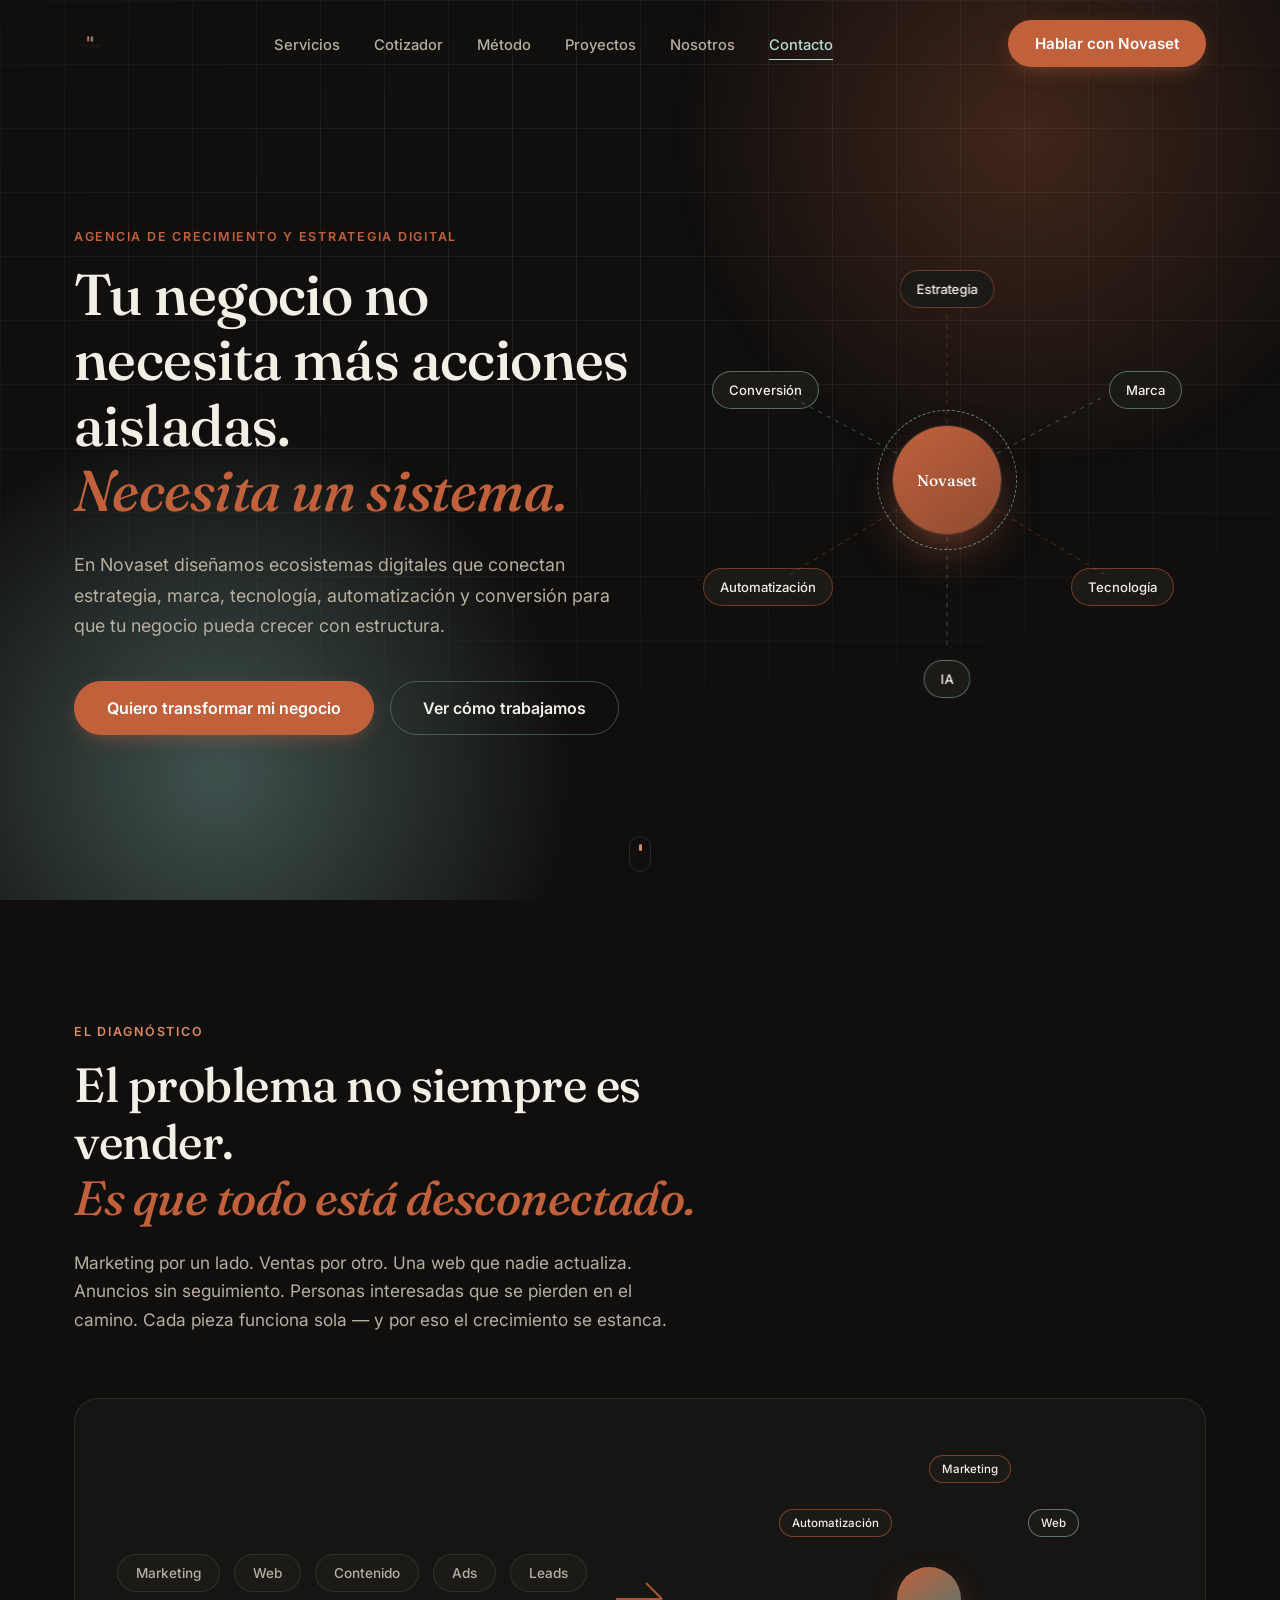
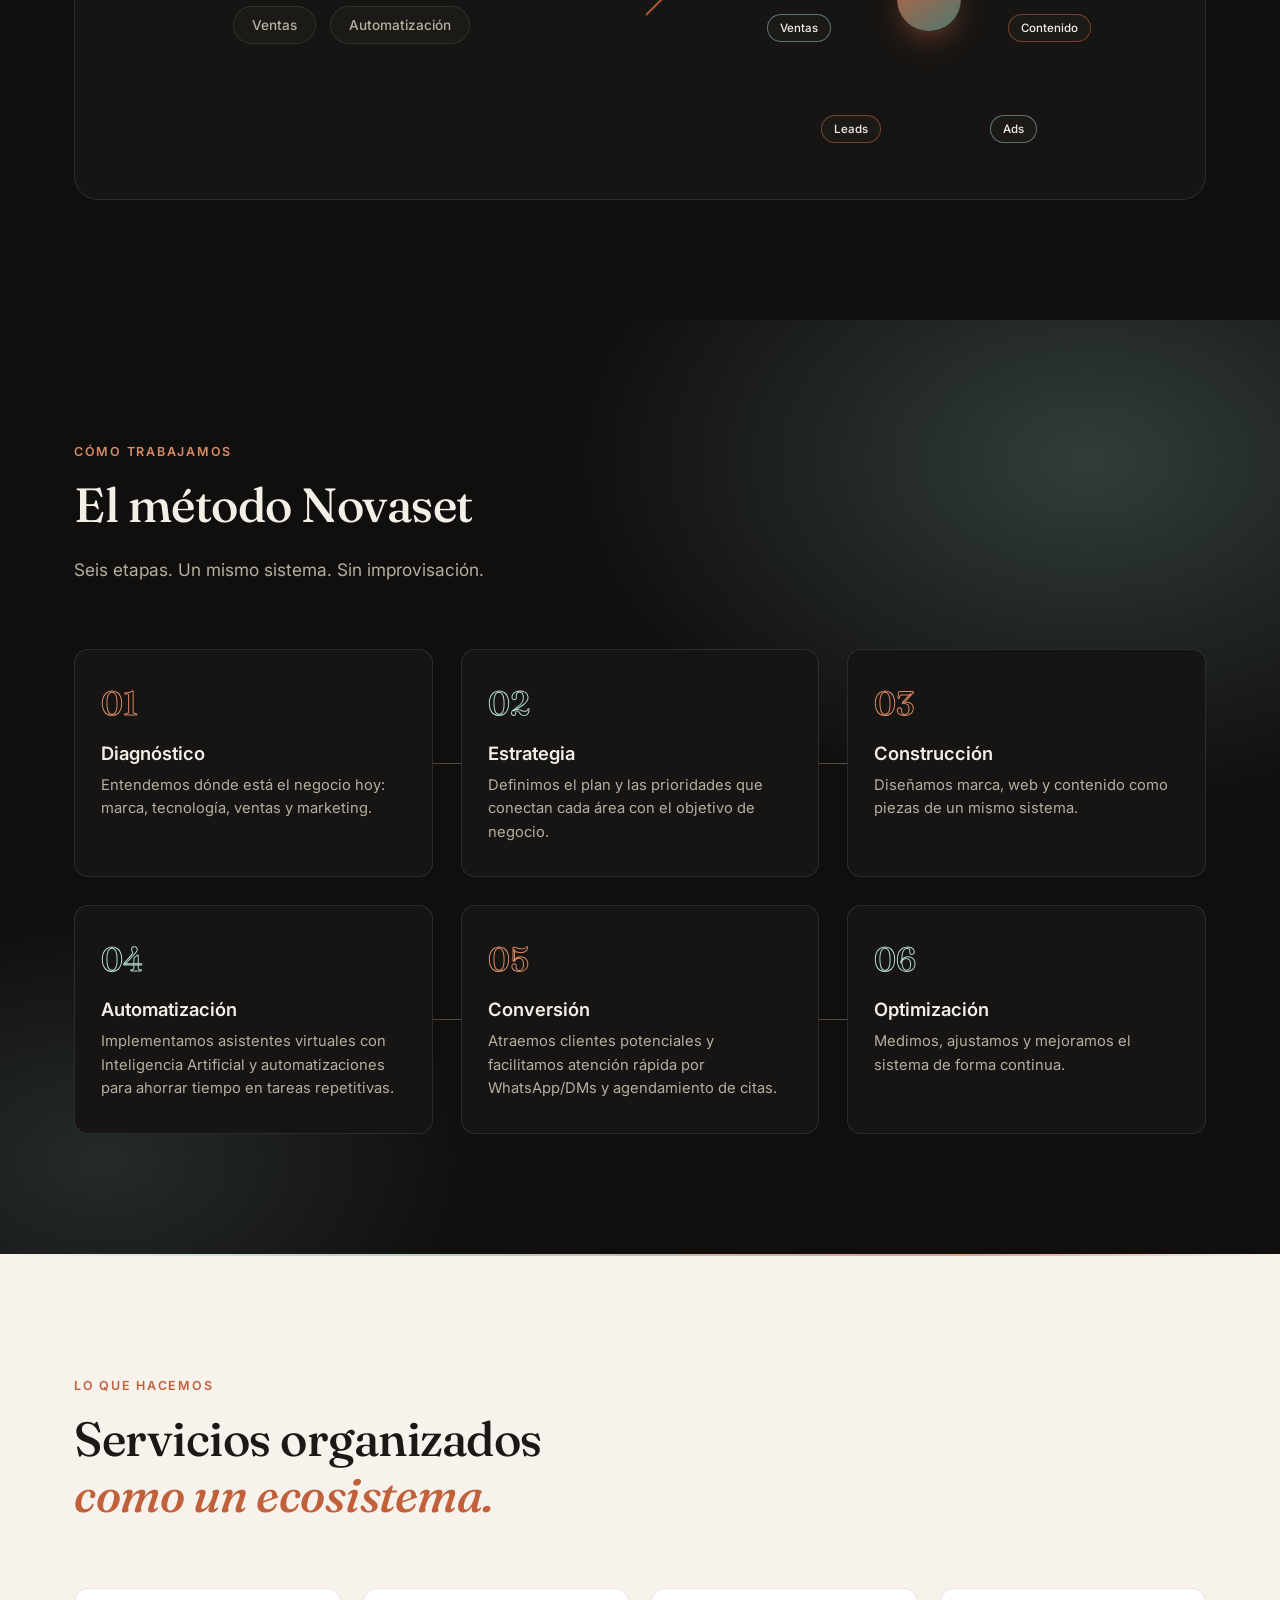
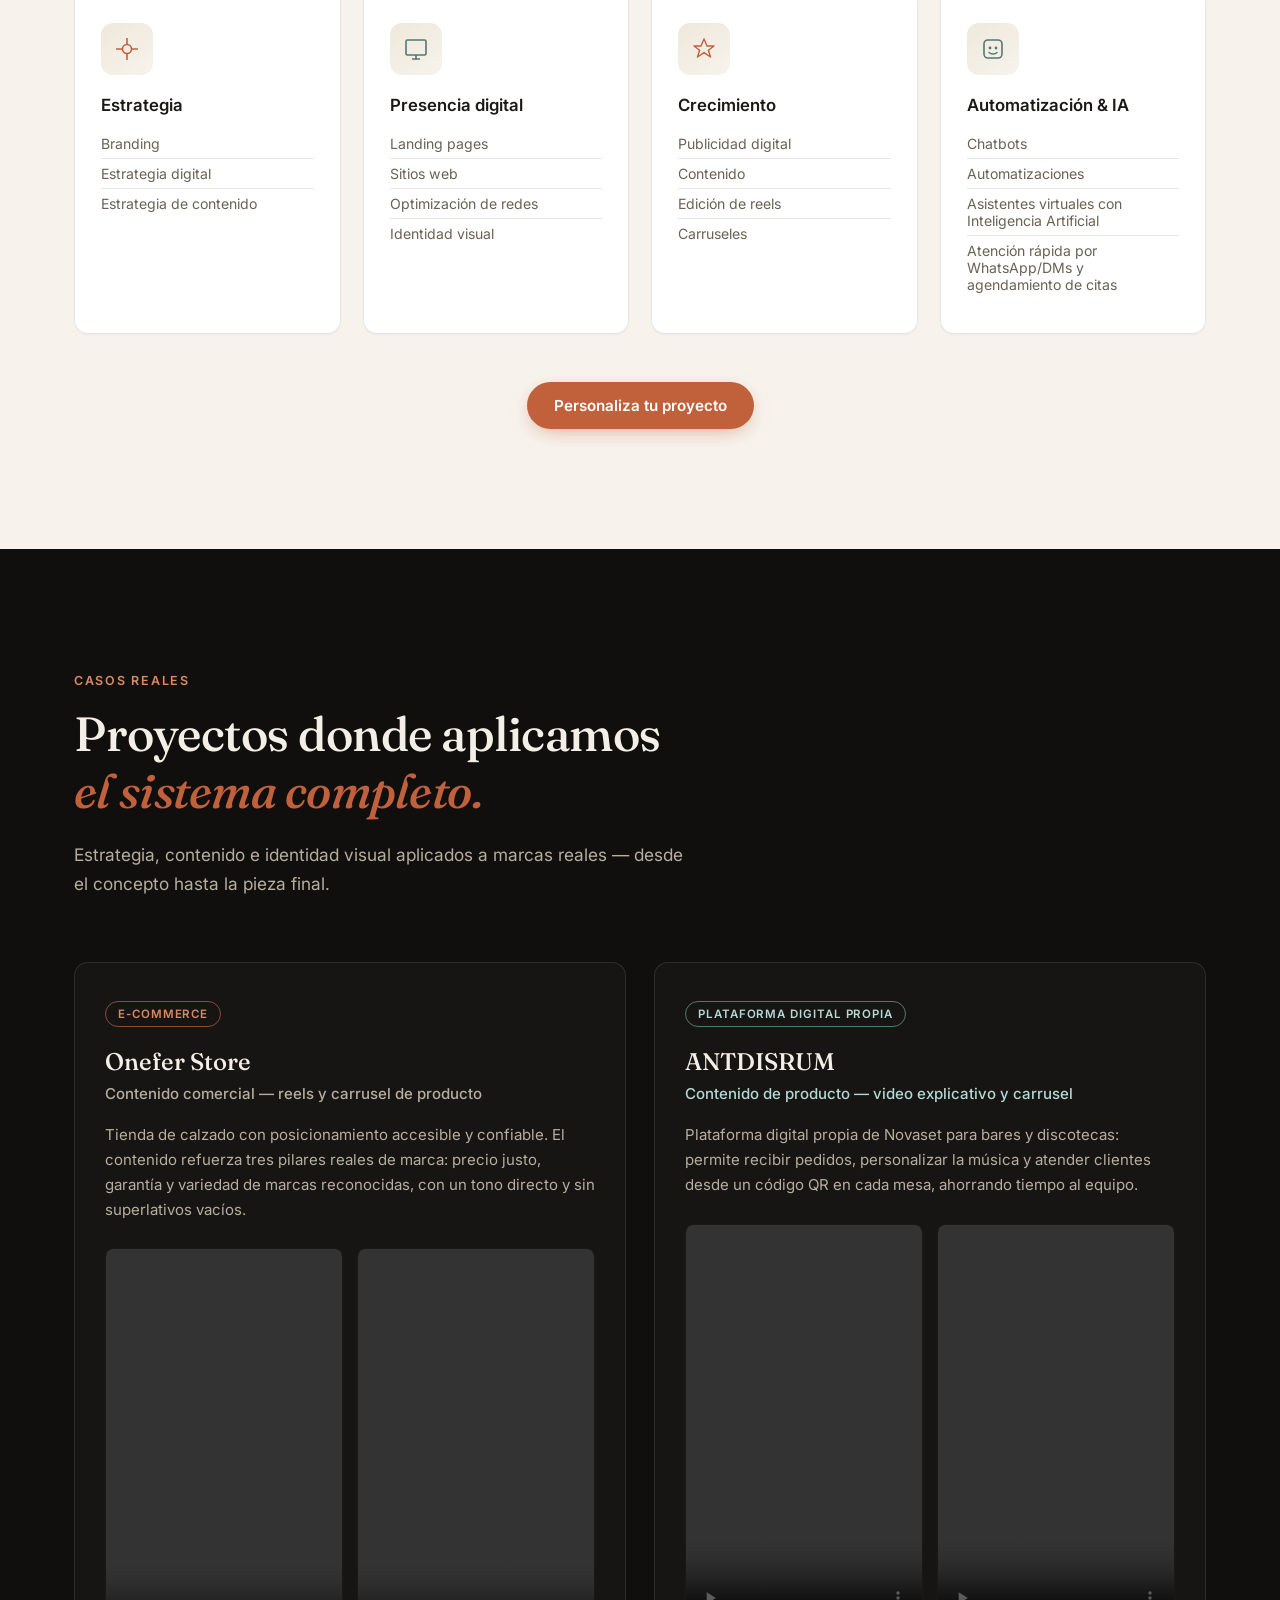
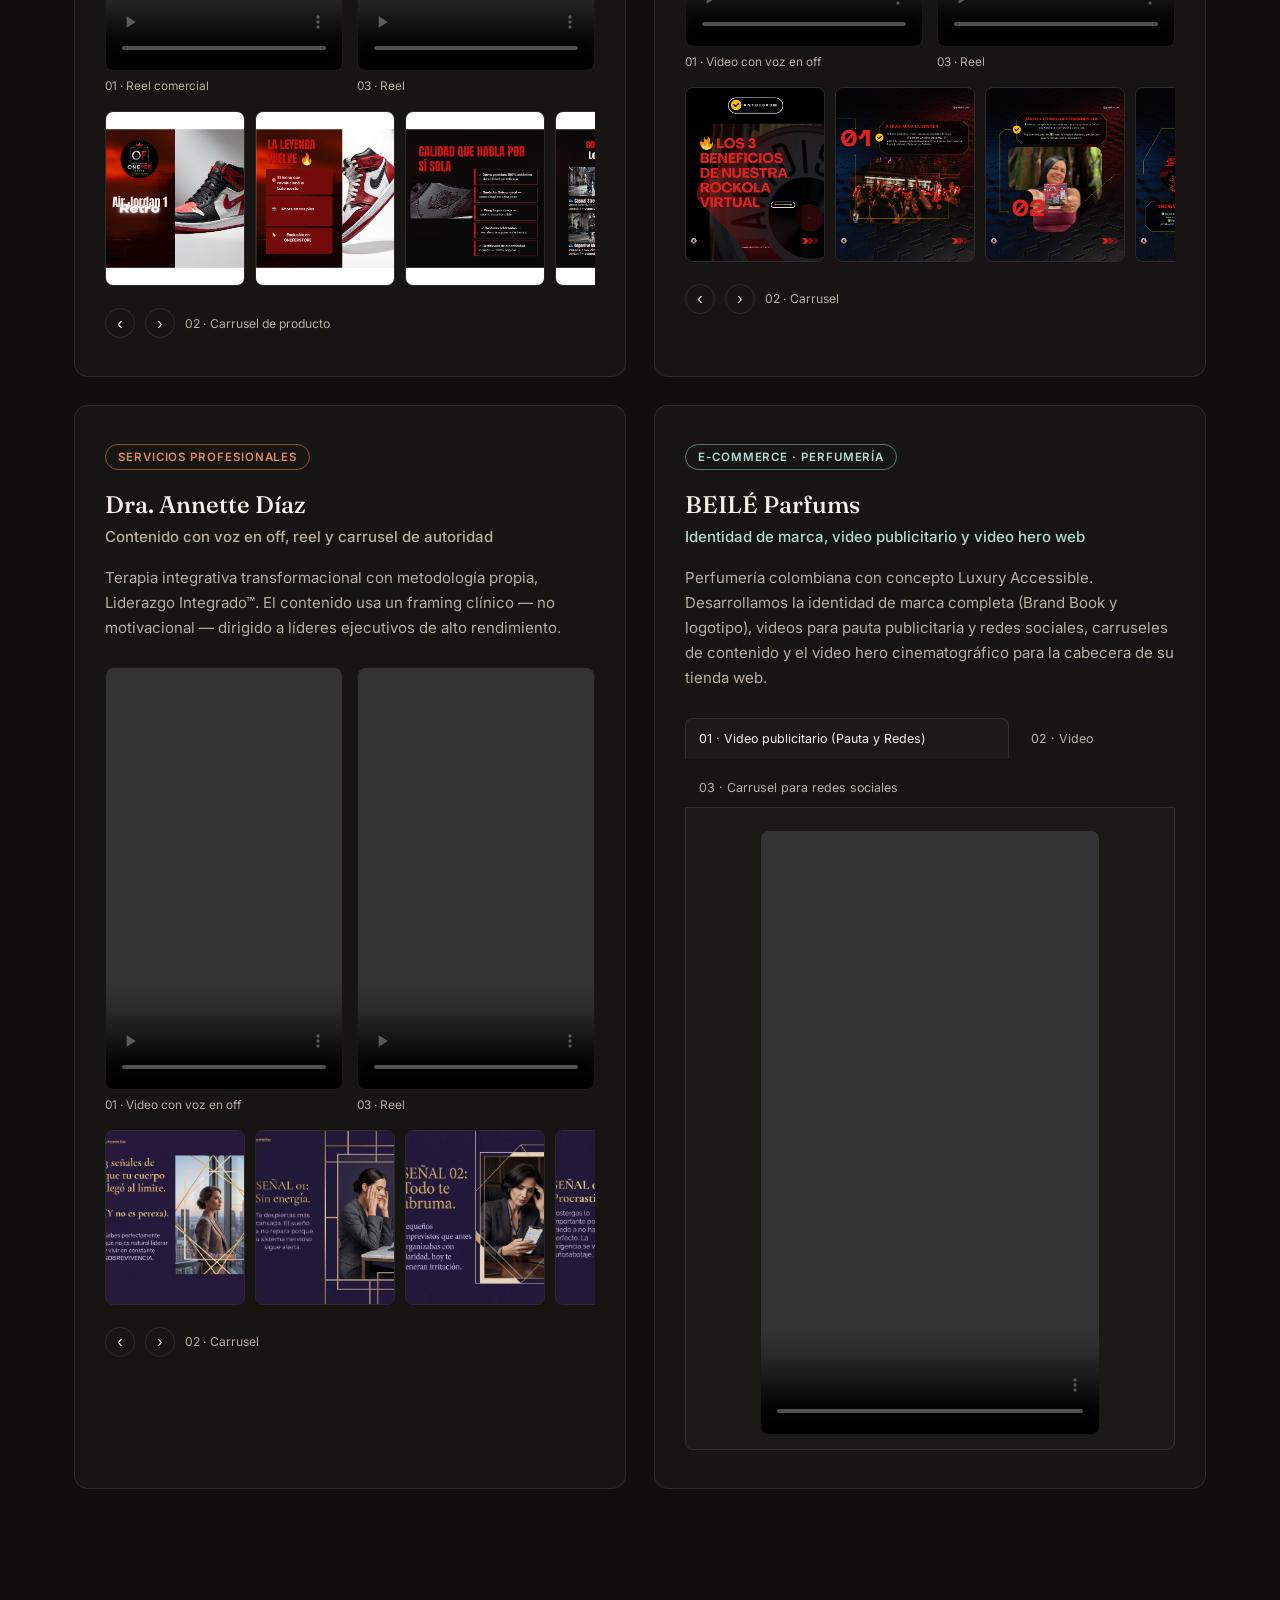
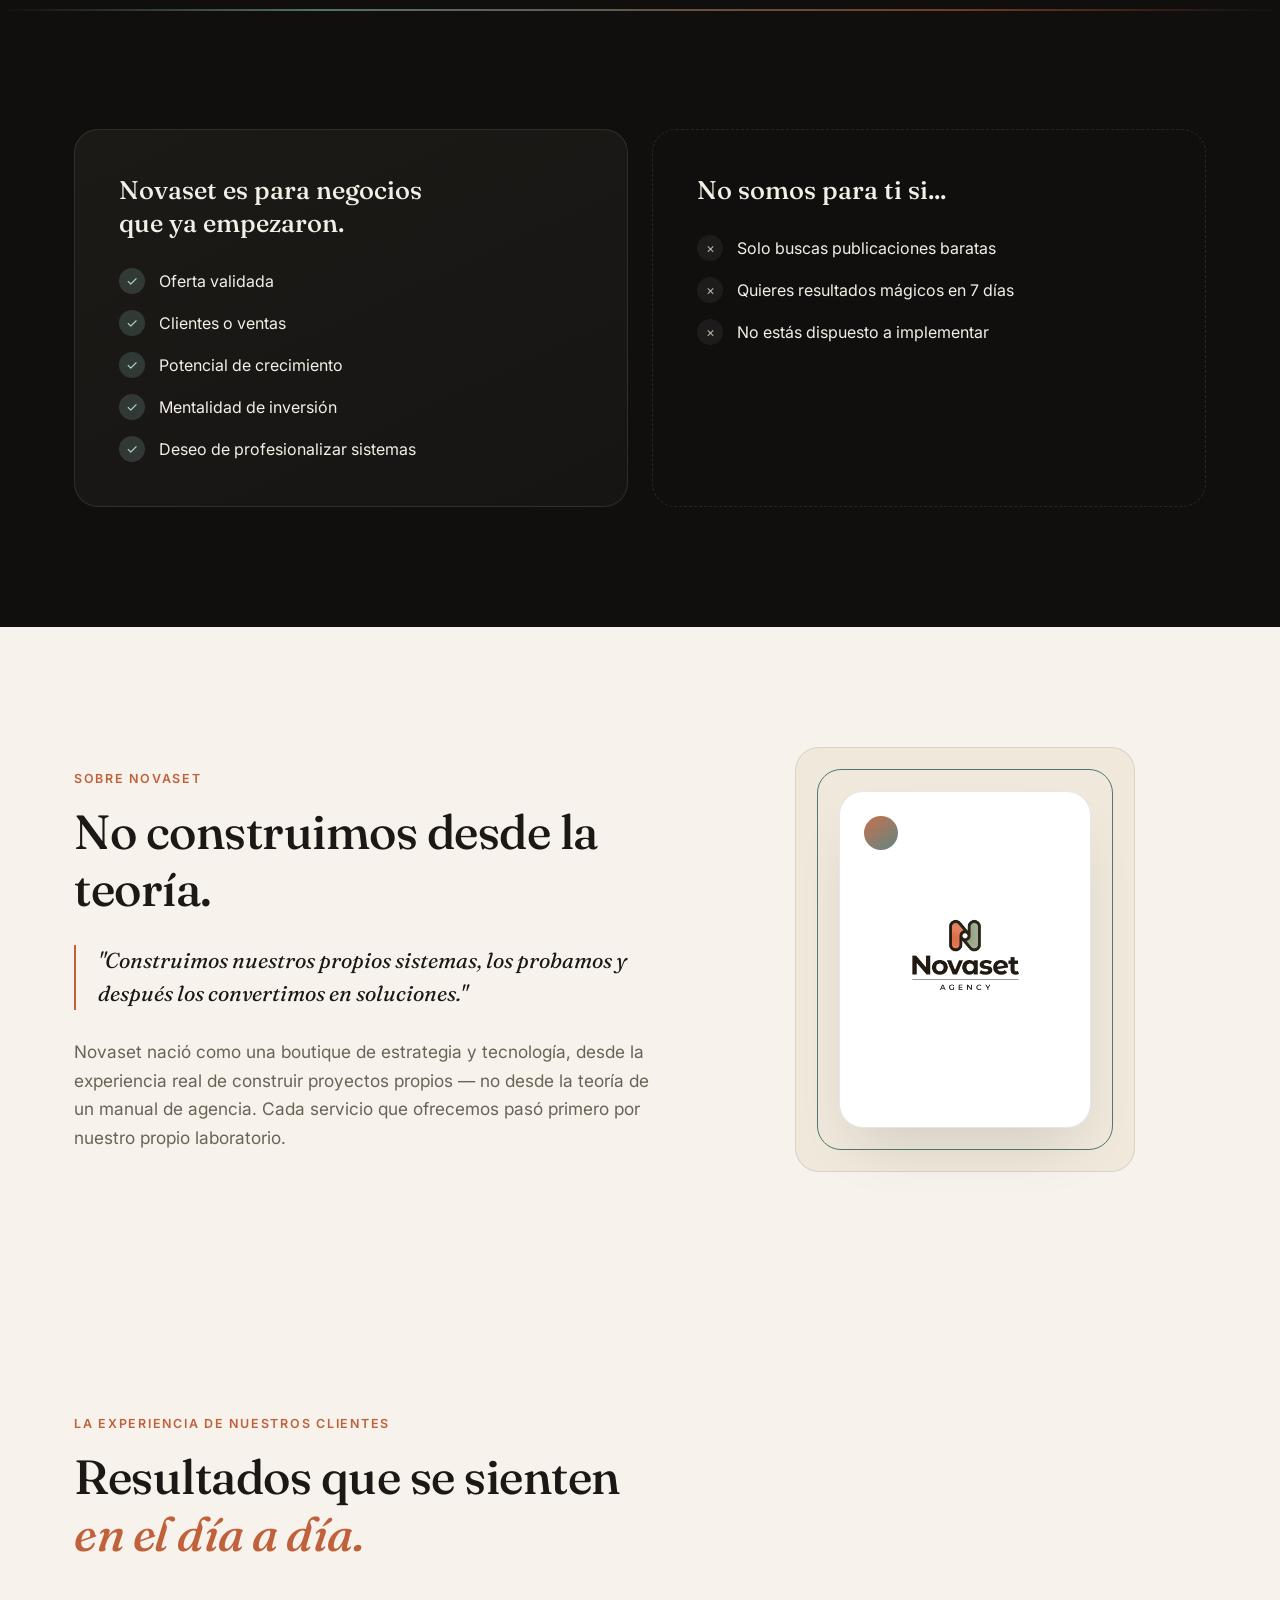
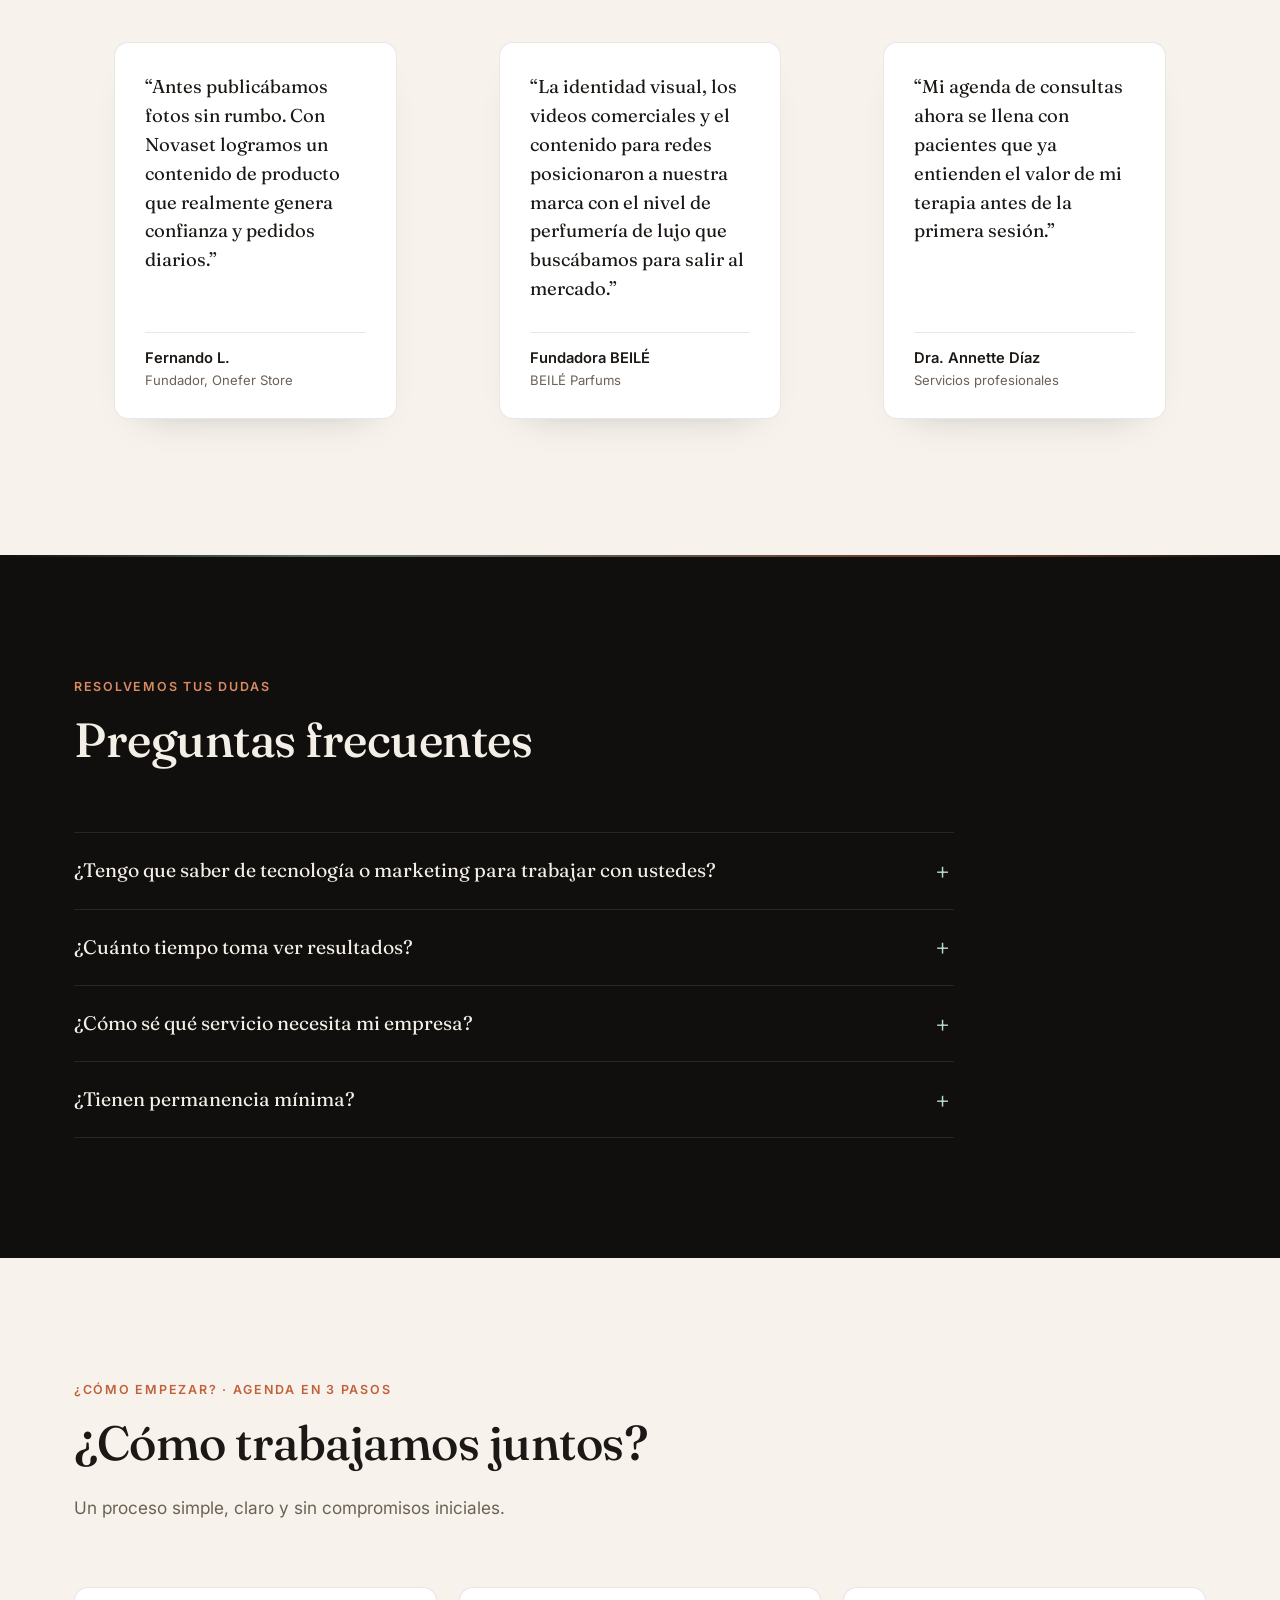
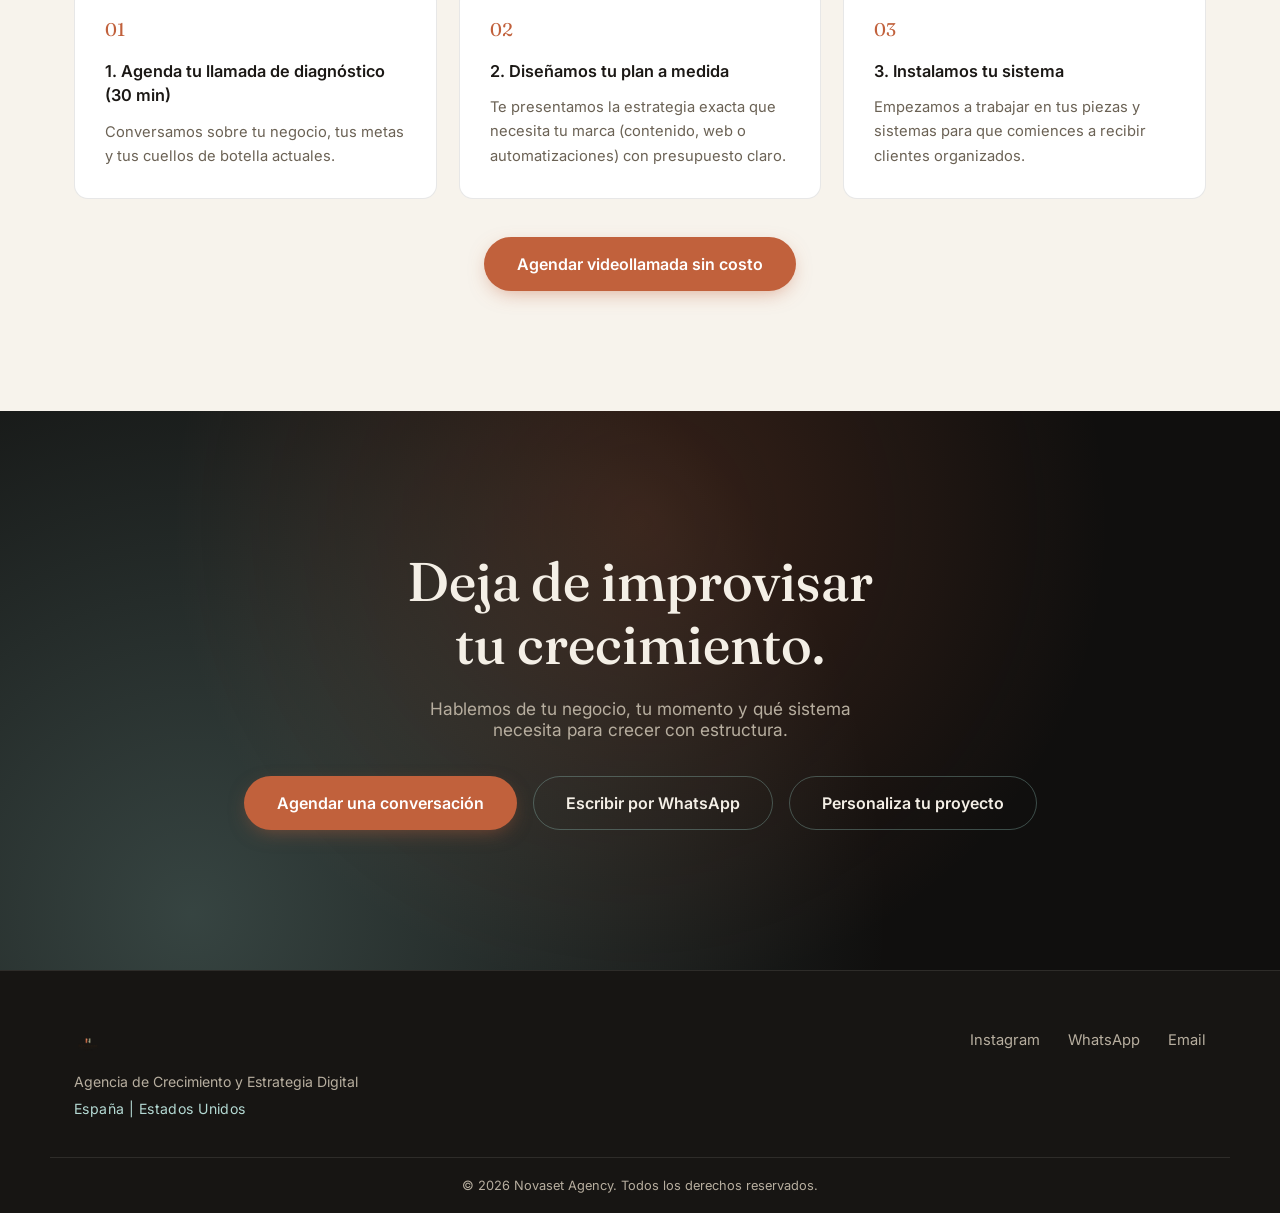
==== commit 316ac031: "Update print statement from 'Hello' to 'Goodbye'" ====
--- a/index.html
+++ b/index.html
@@ -1,11 +1,4 @@
 <!DOCTYPE html>
-<html lang="es">
-<head>
-<meta charset="UTF-8">
-<meta name="viewport" content="width=device-width, initial-scale=1.0, viewport-fit=cover">
-<title>Novaset Agency — Sistemas de crecimiento digital</title>
-<meta name="description" content="Novaset diseña ecosistemas digitales que conectan estrategia, marca, tecnología, automatización e IA para que tu negocio crezca con estructura, no con acciones aisladas.">
-<meta name="keywords" co<!DOCTYPE html>
 <html lang="es">
 <head>
 <meta charset="UTF-8">
@@ -631,622 +624,3 @@
 <script src="script.js"></script>
 </body>
 </html>
-ntent="agencia de crecimiento, estrategia digital, automatización, inteligencia artificial, branding, landing pages, chatbots, España, Estados Unidos">
-<meta name="author" content="Novaset Agency">
-<meta name="robots" content="index, follow">
-
-<!-- Open Graph -->
-<meta property="og:type" content="website">
-<meta property="og:site_name" content="Novaset Agency">
-<meta property="og:title" content="Novaset Agency — Transformamos caos digital en sistemas de crecimiento">
-<meta property="og:description" content="Ecosistemas digitales que conectan estrategia, marca, tecnología, automatización y conversión.">
-<meta property="og:image" content="assets/og-image.svg">
-<meta property="og:locale" content="es_ES">
-
-<!-- Twitter -->
-<meta name="twitter:card" content="summary_large_image">
-<meta name="twitter:title" content="Novaset Agency — Sistemas de crecimiento digital">
-<meta name="twitter:description" content="Transformamos caos digital en sistemas de crecimiento.">
-<meta name="twitter:image" content="assets/og-image.svg">
-
-<link rel="icon" type="image/svg+xml" href="assets/favicon.svg">
-<link rel="canonical" href="https://novaset.agency/">
-
-<link rel="preconnect" href="https://fonts.googleapis.com">
-<link rel="preconnect" href="https://fonts.gstatic.com" crossorigin>
-<link href="https://fonts.googleapis.com/css2?family=Fraunces:ital,opsz,wght@0,9..144,400;0,9..144,500;0,9..144,600;1,9..144,500&family=Inter:wght@300;400;500;600;700&display=swap" rel="stylesheet">
-
-<link rel="stylesheet" href="styles.css">
-</head>
-<body>
-
-<a class="skip-link" href="#main">Saltar al contenido</a>
-
-<!-- ============ NAVBAR ============ -->
-<header class="navbar" id="navbar">
-  <div class="container navbar__inner">
-    <a href="#hero" class="navbar__logo" aria-label="Novaset Agency — inicio">
-      <img src="assets/logo.png" alt="Novaset Agency" class="navbar__logo-img" id="navLogoImg" onerror="this.style.display='none'; this.nextElementSibling.style.display='flex';">
-      <span class="logo-fallback" id="navLogoFallback">
-        <span class="logo-mark" aria-hidden="true">
-          <svg width="30" height="30" viewBox="0 0 30 30" fill="none">
-            <circle cx="15" cy="15" r="3.2" fill="currentColor"/>
-            <circle cx="4" cy="6" r="2" fill="currentColor" opacity="0.55"/>
-            <circle cx="26" cy="6" r="2" fill="var(--sage-light)" opacity="0.7"/>
-            <circle cx="26" cy="24" r="2" fill="currentColor" opacity="0.55"/>
-            <circle cx="4" cy="24" r="2" fill="var(--sage-light)" opacity="0.7"/>
-            <path d="M15 15L4 6M15 15L26 6M15 15L26 24M15 15L4 24" stroke="currentColor" stroke-width="1" opacity="0.35"/>
-          </svg>
-        </span>
-        <span class="logo-text">Novaset<span class="logo-text__accent">.</span></span>
-      </span>
-    </a>
-
-    <nav class="navbar__nav" id="primaryNav" aria-label="Navegación principal">
-      <ul>
-        <li><a href="#servicios">Servicios</a></li>
-        <li><a href="cotizador.html">Cotizador</a></li>
-        <li><a href="#metodo">Método</a></li>
-        <li><a href="#proyectos">Proyectos</a></li>
-        <li><a href="#nosotros">Nosotros</a></li>
-        <li><a href="#contacto">Contacto</a></li>
-      </ul>
-    </nav>
-
-    <a href="#contacto" class="btn btn--primary btn--nav">Hablar con Novaset</a>
-
-    <button class="navbar__toggle" id="navToggle" aria-label="Abrir menú" aria-expanded="false" aria-controls="mobileNav">
-      <span></span><span></span><span></span>
-    </button>
-  </div>
-
-  <div class="mobile-nav" id="mobileNav">
-    <nav aria-label="Navegación móvil">
-      <ul>
-        <li><a href="#servicios">Servicios</a></li>
-        <li><a href="cotizador.html">Cotizador</a></li>
-        <li><a href="#metodo">Método</a></li>
-        <li><a href="#proyectos">Proyectos</a></li>
-        <li><a href="#nosotros">Nosotros</a></li>
-        <li><a href="#contacto">Contacto</a></li>
-      </ul>
-      <a href="#contacto" class="btn btn--primary btn--block">Hablar con Novaset</a>
-    </nav>
-  </div>
-</header>
-
-<main id="main">
-
-<!-- ============ 1. HERO ============ -->
-<section class="hero" id="hero">
-  <div class="hero__bg" aria-hidden="true">
-    <div class="hero__glow"></div>
-    <div class="hero__glow hero__glow--sage"></div>
-    <div class="hero__grid"></div>
-  </div>
-
-  <div class="container hero__inner">
-    <div class="hero__content" data-reveal>
-      <p class="eyebrow">Agencia de Crecimiento y Estrategia Digital</p>
-      <h1 class="hero__title">Tu negocio no necesita más acciones aisladas.<br><span class="text-accent">Necesita un sistema.</span></h1>
-      <p class="hero__subtitle">En Novaset diseñamos ecosistemas digitales que conectan estrategia, marca, tecnología, automatización y conversión para que tu negocio pueda crecer con estructura.</p>
-      <div class="hero__actions">
-        <a href="#contacto" class="btn btn--primary btn--lg">Quiero transformar mi negocio</a>
-        <a href="#metodo" class="btn btn--ghost btn--lg">Ver cómo trabajamos</a>
-      </div>
-    </div>
-
-    <div class="hero__visual" data-reveal data-reveal-delay="1">
-      <div class="system-graphic" id="systemGraphic">
-        <div class="system-graphic__core">
-          <span>Novaset</span>
-        </div>
-        <div class="system-graphic__node n1"><span>Estrategia</span></div>
-        <div class="system-graphic__node n2"><span>Marca</span></div>
-        <div class="system-graphic__node n3"><span>Tecnología</span></div>
-        <div class="system-graphic__node n4"><span>IA</span></div>
-        <div class="system-graphic__node n5"><span>Automatización</span></div>
-        <div class="system-graphic__node n6"><span>Conversión</span></div>
-        <svg class="system-graphic__lines" viewBox="0 0 400 400" preserveAspectRatio="none" aria-hidden="true">
-          <line x1="200" y1="200" x2="200" y2="40" />
-          <line x1="200" y1="200" x2="350" y2="120" />
-          <line x1="200" y1="200" x2="350" y2="290" />
-          <line x1="200" y1="200" x2="200" y2="360" />
-          <line x1="200" y1="200" x2="50" y2="290" />
-          <line x1="200" y1="200" x2="50" y2="120" />
-        </svg>
-      </div>
-    </div>
-  </div>
-
-  <div class="scroll-cue" aria-hidden="true"><span></span></div>
-</section>
-
-<!-- ============ 2. PROBLEMA ============ -->
-<section class="section section--dark" id="problema">
-  <div class="container">
-    <div class="section__head" data-reveal>
-      <p class="eyebrow eyebrow--light">El diagnóstico</p>
-      <h2 class="section__title">El problema no siempre es vender.<br><span class="text-accent">Es que todo está desconectado.</span></h2>
-      <p class="section__lead">Marketing por un lado. Ventas por otro. Una web que nadie actualiza. Anuncios sin seguimiento. Personas interesadas que se pierden en el camino. Cada pieza funciona sola — y por eso el crecimiento se estanca.</p>
-    </div>
-
-    <div class="chaos-diagram" data-reveal data-reveal-delay="1">
-      <div class="chaos-diagram__scattered">
-        <span class="chip chip--float f1">Marketing</span>
-        <span class="chip chip--float f2">Web</span>
-        <span class="chip chip--float f3">Contenido</span>
-        <span class="chip chip--float f4">Ads</span>
-        <span class="chip chip--float f5">Leads</span>
-        <span class="chip chip--float f6">Ventas</span>
-        <span class="chip chip--float f7">Automatización</span>
-      </div>
-      <div class="chaos-diagram__arrow" aria-hidden="true">
-        <svg width="64" height="64" viewBox="0 0 64 64" fill="none"><path d="M8 32H54M54 32L38 16M54 32L38 48" stroke="currentColor" stroke-width="2"/></svg>
-      </div>
-      <div class="chaos-diagram__system">
-        <div class="mini-system">
-          <div class="mini-system__core"></div>
-          <span class="mini-node mn1">Marketing</span>
-          <span class="mini-node mn2">Web</span>
-          <span class="mini-node mn3">Contenido</span>
-          <span class="mini-node mn4">Ads</span>
-          <span class="mini-node mn5">Leads</span>
-          <span class="mini-node mn6">Ventas</span>
-          <span class="mini-node mn7">Automatización</span>
-        </div>
-      </div>
-    </div>
-  </div>
-</section>
-
-<!-- ============ 3. MÉTODO ============ -->
-<section class="section section--dark section--sage-glow" id="metodo">
-  <div class="container">
-    <div class="section__head" data-reveal>
-      <p class="eyebrow eyebrow--light">Cómo trabajamos</p>
-      <h2 class="section__title">El método Novaset</h2>
-      <p class="section__lead">Seis etapas. Un mismo sistema. Sin improvisación.</p>
-    </div>
-
-    <div class="method-track" data-reveal data-reveal-delay="1">
-      <div class="method-step">
-        <span class="method-step__num">01</span>
-        <h3>Diagnóstico</h3>
-        <p>Entendemos dónde está el negocio hoy: marca, tecnología, ventas y marketing.</p>
-      </div>
-      <div class="method-step">
-        <span class="method-step__num">02</span>
-        <h3>Estrategia</h3>
-        <p>Definimos el plan y las prioridades que conectan cada área con el objetivo de negocio.</p>
-      </div>
-      <div class="method-step">
-        <span class="method-step__num">03</span>
-        <h3>Construcción</h3>
-        <p>Diseñamos marca, web y contenido como piezas de un mismo sistema.</p>
-      </div>
-      <div class="method-step">
-        <span class="method-step__num">04</span>
-        <h3>Automatización</h3>
-        <p>Implementamos asistentes virtuales con Inteligencia Artificial y automatizaciones para ahorrar tiempo en tareas repetitivas.</p>
-      </div>
-      <div class="method-step">
-        <span class="method-step__num">05</span>
-        <h3>Conversión</h3>
-        <p>Atraemos clientes potenciales y facilitamos atención rápida por WhatsApp/DMs y agendamiento de citas.</p>
-      </div>
-      <div class="method-step">
-        <span class="method-step__num">06</span>
-        <h3>Optimización</h3>
-        <p>Medimos, ajustamos y mejoramos el sistema de forma continua.</p>
-      </div>
-    </div>
-  </div>
-</section>
-
-<!-- ============ 4. SERVICIOS ============ -->
-<section class="section section--light section--seam" id="servicios">
-  <div class="container">
-    <div class="section__head" data-reveal>
-      <p class="eyebrow">Lo que hacemos</p>
-      <h2 class="section__title section__title--dark">Servicios organizados<br><span class="text-accent">como un ecosistema.</span></h2>
-    </div>
-
-    <div class="services-grid" data-reveal data-reveal-delay="1">
-      <div class="service-card">
-        <div class="service-card__icon">
-          <svg width="26" height="26" viewBox="0 0 26 26" fill="none"><path d="M13 2v6M13 18v6M2 13h6M18 13h6" stroke="currentColor" stroke-width="1.6"/><circle cx="13" cy="13" r="4.5" stroke="currentColor" stroke-width="1.6"/></svg>
-        </div>
-        <h3>Estrategia</h3>
-        <ul>
-          <li>Branding</li>
-          <li>Estrategia digital</li>
-          <li>Estrategia de contenido</li>
-        </ul>
-      </div>
-
-      <div class="service-card">
-        <div class="service-card__icon">
-          <svg width="26" height="26" viewBox="0 0 26 26" fill="none"><rect x="3" y="4" width="20" height="15" rx="1.5" stroke="currentColor" stroke-width="1.6"/><path d="M9 23h8M13 19v4" stroke="currentColor" stroke-width="1.6"/></svg>
-        </div>
-        <h3>Presencia digital</h3>
-        <ul>
-          <li>Landing pages</li>
-          <li>Sitios web</li>
-          <li>Optimización de redes</li>
-          <li>Identidad visual</li>
-        </ul>
-      </div>
-
-      <div class="service-card">
-        <div class="service-card__icon">
-          <svg width="26" height="26" viewBox="0 0 26 26" fill="none"><path d="M13 3l3 7h7l-5.6 4.3L19.5 21 13 16.6 6.5 21l2.1-6.7L3 10h7z" stroke="currentColor" stroke-width="1.4" stroke-linejoin="round"/></svg>
-        </div>
-        <h3>Crecimiento</h3>
-        <ul>
-          <li>Publicidad digital</li>
-          <li>Contenido</li>
-          <li>Edición de reels</li>
-          <li>Carruseles</li>
-        </ul>
-      </div>
-
-      <div class="service-card">
-        <div class="service-card__icon">
-          <svg width="26" height="26" viewBox="0 0 26 26" fill="none"><rect x="4" y="4" width="18" height="18" rx="4" stroke="currentColor" stroke-width="1.6"/><circle cx="10" cy="12" r="1.4" fill="currentColor"/><circle cx="16" cy="12" r="1.4" fill="currentColor"/><path d="M9 16.5c1 1 2.3 1.5 4 1.5s3-.5 4-1.5" stroke="currentColor" stroke-width="1.4" stroke-linecap="round"/></svg>
-        </div>
-        <h3>Automatización &amp; IA</h3>
-        <ul>
-          <li>Chatbots</li>
-          <li>Automatizaciones</li>
-          <li>Asistentes virtuales con Inteligencia Artificial</li>
-          <li>Atención rápida por WhatsApp/DMs y agendamiento de citas</li>
-        </ul>
-      </div>
-    </div>
-
-    <div class="services-cta" data-reveal data-reveal-delay="2">
-      <a href="cotizador.html" class="btn btn--primary">Personaliza tu proyecto</a>
-    </div>
-  </div>
-</section>
-
-<!-- ============ 5. PROYECTOS ============ -->
-<section class="section section--dark" id="proyectos">
-  <div class="container">
-    <div class="section__head" data-reveal>
-      <p class="eyebrow eyebrow--light">Casos reales</p>
-      <h2 class="section__title">Proyectos donde aplicamos<br><span class="text-accent">el sistema completo.</span></h2>
-      <p class="section__lead">Estrategia, contenido e identidad visual aplicados a marcas reales — desde el concepto hasta la pieza final.</p>
-    </div>
-
-    <div class="projects-grid" data-reveal data-reveal-delay="1">
-      <article class="project-card project-card--case">
-        <span class="project-card__tag">E-commerce</span>
-        <h3>Onefer Store</h3>
-        <p class="project-card__type">Contenido comercial — reels y carrusel de producto</p>
-        <p>Tienda de calzado con posicionamiento accesible y confiable. El contenido refuerza tres pilares reales de marca: precio justo, garantía y variedad de marcas reconocidas, con un tono directo y sin superlativos vacíos.</p>
-
-        <div class="project-videos">
-          <div class="project-piece">
-            <video controls preload="metadata" playsinline src="assets/proyectos/onefer/reel-comercial.mp4#t=0.001"></video>
-            <span class="project-piece__label">01 · Reel comercial</span>
-          </div>
-          <div class="project-piece">
-            <video controls preload="metadata" playsinline src="assets/proyectos/onefer/reel-onefer.mp4#t=0.001"></video>
-            <span class="project-piece__label">03 · Reel</span>
-          </div>
-        </div>
-        <div class="project-piece project-piece--carousel" data-carousel>
-          <div class="project-carousel__track" data-carousel-track>
-            <img src="assets/proyectos/onefer/carrusel/1.png" alt="Onefer Store — carrusel de producto, lámina 1" loading="lazy">
-            <img src="assets/proyectos/onefer/carrusel/2.png" alt="Onefer Store — carrusel de producto, lámina 2" loading="lazy">
-            <img src="assets/proyectos/onefer/carrusel/3.png" alt="Onefer Store — carrusel de producto, lámina 3" loading="lazy">
-            <img src="assets/proyectos/onefer/carrusel/4.png" alt="Onefer Store — carrusel de producto, lámina 4" loading="lazy">
-            <img src="assets/proyectos/onefer/carrusel/5.png" alt="Onefer Store — carrusel de producto, lámina 5" loading="lazy">
-            <img src="assets/proyectos/onefer/carrusel/6.png" alt="Onefer Store — carrusel de producto, lámina 6" loading="lazy">
-          </div>
-          <div class="project-carousel__nav">
-            <button class="project-carousel__btn" data-carousel-prev aria-label="Lámina anterior">‹</button>
-            <button class="project-carousel__btn" data-carousel-next aria-label="Siguiente lámina">›</button>
-            <span class="project-carousel__count">02 · Carrusel de producto</span>
-          </div>
-        </div>
-      </article>
-
-      <article class="project-card project-card--case">
-        <span class="project-card__tag">Plataforma digital propia</span>
-        <h3>ANTDISRUM</h3>
-        <p class="project-card__type">Contenido de producto — video explicativo y carrusel</p>
-        <p>Plataforma digital propia de Novaset para bares y discotecas: permite recibir pedidos, personalizar la música y atender clientes desde un código QR en cada mesa, ahorrando tiempo al equipo.</p>
-
-        <div class="project-videos">
-          <div class="project-piece">
-            <video controls preload="metadata" playsinline src="assets/proyectos/antdisrum/video-voz-en-off.mp4#t=0.001"></video>
-            <span class="project-piece__label">01 · Video con voz en off</span>
-          </div>
-          <div class="project-piece">
-            <video controls preload="metadata" playsinline src="assets/proyectos/antdisrum/reel.mp4#t=0.001"></video>
-            <span class="project-piece__label">03 · Reel</span>
-          </div>
-        </div>
-        <div class="project-piece project-piece--carousel" data-carousel>
-          <div class="project-carousel__track" data-carousel-track>
-            <img src="assets/proyectos/antdisrum/carrusel/1.png" alt="ANTDISRUM — carrusel, lámina 1" loading="lazy">
-            <img src="assets/proyectos/antdisrum/carrusel/2.png" alt="ANTDISRUM — carrusel, lámina 2" loading="lazy">
-            <img src="assets/proyectos/antdisrum/carrusel/3.png" alt="ANTDISRUM — carrusel, lámina 3" loading="lazy">
-            <img src="assets/proyectos/antdisrum/carrusel/4.png" alt="ANTDISRUM — carrusel, lámina 4" loading="lazy">
-            <img src="assets/proyectos/antdisrum/carrusel/5.png" alt="ANTDISRUM — carrusel, lámina 5" loading="lazy">
-          </div>
-          <div class="project-carousel__nav">
-            <button class="project-carousel__btn" data-carousel-prev aria-label="Lámina anterior">‹</button>
-            <button class="project-carousel__btn" data-carousel-next aria-label="Siguiente lámina">›</button>
-            <span class="project-carousel__count">02 · Carrusel</span>
-          </div>
-        </div>
-      </article>
-
-      <article class="project-card project-card--case">
-        <span class="project-card__tag">Servicios profesionales</span>
-        <h3>Dra. Annette Díaz</h3>
-        <p class="project-card__type">Contenido con voz en off, reel y carrusel de autoridad</p>
-        <p>Terapia integrativa transformacional con metodología propia, Liderazgo Integrado™. El contenido usa un framing clínico — no motivacional — dirigido a líderes ejecutivos de alto rendimiento.</p>
-
-        <div class="project-videos">
-          <div class="project-piece">
-            <video controls preload="metadata" playsinline src="assets/proyectos/dra-annette/video-voz-en-off.mp4#t=0.001"></video>
-            <span class="project-piece__label">01 · Video con voz en off</span>
-          </div>
-          <div class="project-piece">
-            <video controls preload="metadata" playsinline src="assets/proyectos/dra-annette/reel.mp4#t=0.001"></video>
-            <span class="project-piece__label">03 · Reel</span>
-          </div>
-        </div>
-        <div class="project-piece project-piece--carousel" data-carousel>
-          <div class="project-carousel__track" data-carousel-track>
-            <img src="assets/proyectos/dra-annette/carrusel/1.png" alt="Dra. Annette Díaz — carrusel de autoridad, lámina 1" loading="lazy">
-            <img src="assets/proyectos/dra-annette/carrusel/2.png" alt="Dra. Annette Díaz — carrusel de autoridad, lámina 2" loading="lazy">
-            <img src="assets/proyectos/dra-annette/carrusel/3.png" alt="Dra. Annette Díaz — carrusel de autoridad, lámina 3" loading="lazy">
-            <img src="assets/proyectos/dra-annette/carrusel/4.png" alt="Dra. Annette Díaz — carrusel de autoridad, lámina 4" loading="lazy">
-            <img src="assets/proyectos/dra-annette/carrusel/5.png" alt="Dra. Annette Díaz — carrusel de autoridad, lámina 5" loading="lazy">
-            <img src="assets/proyectos/dra-annette/carrusel/6.png" alt="Dra. Annette Díaz — carrusel de autoridad, lámina 6" loading="lazy">
-          </div>
-          <div class="project-carousel__nav">
-            <button class="project-carousel__btn" data-carousel-prev aria-label="Lámina anterior">‹</button>
-            <button class="project-carousel__btn" data-carousel-next aria-label="Siguiente lámina">›</button>
-            <span class="project-carousel__count">02 · Carrusel</span>
-          </div>
-        </div>
-      </article>
-
-      <article class="project-card project-card--case">
-        <span class="project-card__tag">E-commerce · Perfumería</span>
-        <h3>BEILÉ Parfums</h3>
-        <p class="project-card__type">Identidad de marca, video publicitario y video hero web</p>
-        <p>Perfumería colombiana con concepto Luxury Accessible. Desarrollamos la identidad de marca completa (Brand Book y logotipo), videos para pauta publicitaria y redes sociales, carruseles de contenido y el video hero cinematográfico para la cabecera de su tienda web.</p>
-
-        <div class="beile-tabs" data-tabs>
-          <div class="beile-tabs__list" role="tablist" aria-label="Entregables de BEILÉ Parfums">
-            <button class="beile-tabs__tab" id="beile-tab-reel" type="button" role="tab" aria-selected="true" aria-controls="beile-panel-reel" tabindex="0">01 · Video publicitario (Pauta y Redes)</button>
-            <button class="beile-tabs__tab" id="beile-tab-carrusel" type="button" role="tab" aria-selected="false" aria-controls="beile-panel-carrusel" tabindex="-1">02 · Carrusel para redes sociales</button>
-            <button class="beile-tabs__tab" id="beile-tab-hero" type="button" role="tab" aria-selected="false" aria-controls="beile-panel-hero" tabindex="-1">03 · Video Hero para la web</button>
-          </div>
-          <div class="beile-tabs__panel" id="beile-panel-reel" role="tabpanel" aria-labelledby="beile-tab-reel">
-            <div class="project-piece project-piece--tab-video">
-              <video controls preload="metadata" playsinline src="assets/proyectos/beile/01_Reel.mp4#t=0.001"></video>
-            </div>
-          </div>
-          <div class="beile-tabs__panel" id="beile-panel-carrusel" role="tabpanel" aria-labelledby="beile-tab-carrusel" hidden>
-            <div class="project-piece project-piece--carousel" data-carousel>
-              <div class="project-carousel__track" data-carousel-track>
-                <img src="assets/proyectos/beile/carrusel/1.png" alt="BEILÉ Parfums — carrusel de producto, lámina 1" loading="lazy">
-                <img src="assets/proyectos/beile/carrusel/2.png" alt="BEILÉ Parfums — carrusel de producto, lámina 2" loading="lazy">
-                <img src="assets/proyectos/beile/carrusel/3.png" alt="BEILÉ Parfums — carrusel de producto, lámina 3" loading="lazy">
-                <img src="assets/proyectos/beile/carrusel/4.png" alt="BEILÉ Parfums — carrusel de producto, lámina 4" loading="lazy">
-                <img src="assets/proyectos/beile/carrusel/5.png" alt="BEILÉ Parfums — carrusel de producto, lámina 5" loading="lazy">
-                <img src="assets/proyectos/beile/carrusel/6.png" alt="BEILÉ Parfums — carrusel de producto, lámina 6" loading="lazy">
-              </div>
-              <div class="project-carousel__nav">
-                <button class="project-carousel__btn" data-carousel-prev aria-label="Lámina anterior">‹</button>
-                <button class="project-carousel__btn" data-carousel-next aria-label="Siguiente lámina">›</button>
-                <span class="project-carousel__count">Carrusel para redes sociales</span>
-              </div>
-            </div>
-          </div>
-          <div class="beile-tabs__panel" id="beile-panel-hero" role="tabpanel" aria-labelledby="beile-tab-hero" hidden>
-            <div class="project-piece project-piece--tab-video">
-              <video src="assets/proyectos/beile/03_Video_Hero.mp4#t=0.001" controls autoplay muted loop playsinline preload="metadata"></video>
-            </div>
-          </div>
-        </div>
-      </article>
-    </div>
-  </div>
-</section>
-
-<!-- ============ 6. PARA QUIÉN ============ -->
-<section class="section section--dark section--seam" id="para-quien">
-  <div class="container">
-    <div class="fit-grid">
-      <div class="fit-card fit-card--yes" data-reveal>
-        <h2>Novaset es para negocios<br>que ya empezaron.</h2>
-        <ul class="fit-list">
-          <li><span class="fit-icon fit-icon--yes" aria-hidden="true">✓</span>Oferta validada</li>
-          <li><span class="fit-icon fit-icon--yes" aria-hidden="true">✓</span>Clientes o ventas</li>
-          <li><span class="fit-icon fit-icon--yes" aria-hidden="true">✓</span>Potencial de crecimiento</li>
-          <li><span class="fit-icon fit-icon--yes" aria-hidden="true">✓</span>Mentalidad de inversión</li>
-          <li><span class="fit-icon fit-icon--yes" aria-hidden="true">✓</span>Deseo de profesionalizar sistemas</li>
-        </ul>
-      </div>
-
-      <div class="fit-card fit-card--no" data-reveal data-reveal-delay="1">
-        <h2>No somos para ti si...</h2>
-        <ul class="fit-list">
-          <li><span class="fit-icon fit-icon--no" aria-hidden="true">×</span>Solo buscas publicaciones baratas</li>
-          <li><span class="fit-icon fit-icon--no" aria-hidden="true">×</span>Quieres resultados mágicos en 7 días</li>
-          <li><span class="fit-icon fit-icon--no" aria-hidden="true">×</span>No estás dispuesto a implementar</li>
-        </ul>
-      </div>
-    </div>
-  </div>
-</section>
-
-<!-- ============ 7. SOBRE NOVASET ============ -->
-<section class="section section--light" id="nosotros">
-  <div class="container about">
-    <div class="about__text" data-reveal>
-      <p class="eyebrow">Sobre Novaset</p>
-      <h2 class="section__title section__title--dark">No construimos desde la teoría.</h2>
-      <p class="about__quote">"Construimos nuestros propios sistemas, los probamos y después los convertimos en soluciones."</p>
-      <p class="section__lead section__lead--dark">Novaset nació como una boutique de estrategia y tecnología, desde la experiencia real de construir proyectos propios — no desde la teoría de un manual de agencia. Cada servicio que ofrecemos pasó primero por nuestro propio laboratorio.</p>
-    </div>
-    <div class="about__visual" data-reveal data-reveal-delay="1">
-      <div class="about__frame">
-        <span class="about__frame-line l1"></span>
-        <span class="about__frame-line l2"></span>
-        <span class="about__frame-line l3">
-          <img src="assets/logo.png" alt="Novaset Agency" class="about__logo">
-        </span>
-      </div>
-    </div>
-  </div>
-</section>
-
-<!-- ============ 8. TESTIMONIOS ============ -->
-<section class="section section--light" id="testimonios">
-  <div class="container">
-    <div class="section__head" data-reveal>
-      <p class="eyebrow">La experiencia de nuestros clientes</p>
-      <h2 class="section__title section__title--dark">Resultados que se sienten<br><span class="text-accent">en el día a día.</span></h2>
-    </div>
-    <div class="testimonials-grid">
-      <blockquote class="testimonial-card" data-reveal>
-        <p>“Antes publicábamos fotos sin rumbo. Con Novaset logramos un contenido de producto que realmente genera confianza y pedidos diarios.”</p>
-        <footer><strong>Fernando L.</strong><span>Fundador, Onefer Store</span></footer>
-      </blockquote>
-      <blockquote class="testimonial-card" data-reveal data-reveal-delay="1">
-        <p>“La identidad visual, los videos comerciales y el contenido para redes posicionaron a nuestra marca con el nivel de perfumería de lujo que buscábamos para salir al mercado.”</p>
-        <footer><strong>Fundadora BEILÉ</strong><span>BEILÉ Parfums</span></footer>
-      </blockquote>
-      <blockquote class="testimonial-card" data-reveal data-reveal-delay="2">
-        <p>“Mi agenda de consultas ahora se llena con pacientes que ya entienden el valor de mi terapia antes de la primera sesión.”</p>
-        <footer><strong>Dra. Annette Díaz</strong><span>Servicios profesionales</span></footer>
-      </blockquote>
-    </div>
-  </div>
-</section>
-
-<!-- ============ 9. PREGUNTAS FRECUENTES ============ -->
-<section class="section section--dark section--seam" id="preguntas-frecuentes">
-  <div class="container">
-    <div class="section__head" data-reveal>
-      <p class="eyebrow eyebrow--light">Resolvemos tus dudas</p>
-      <h2 class="section__title">Preguntas frecuentes</h2>
-    </div>
-    <div class="faq-list" data-reveal data-reveal-delay="1">
-      <details class="faq-item">
-        <summary>¿Tengo que saber de tecnología o marketing para trabajar con ustedes?</summary>
-        <p>No. Nosotras nos encargamos de toda la parte técnica, estratégica y de diseño. Tú solo te enfocas en atender a los clientes que llegan a tu negocio.</p>
-      </details>
-      <details class="faq-item">
-        <summary>¿Cuánto tiempo toma ver resultados?</summary>
-        <p>Las primeras piezas de contenido y sistemas de atención quedan listos en los primeros 15 a 30 días. A partir de allí, el flujo de personas interesadas e interacción se vuelve predecible.</p>
-      </details>
-      <details class="faq-item">
-        <summary>¿Cómo sé qué servicio necesita mi empresa?</summary>
-        <p>En la llamada de diagnóstico gratuita evaluamos tu situación actual y te recomendamos solo lo que tu negocio necesita para crecer, sin servicios de relleno.</p>
-      </details>
-      <details class="faq-item">
-        <summary>¿Tienen permanencia mínima?</summary>
-        <p>Trabajamos con acuerdos mensuales de mínimo 3 meses para poder implementar, medir y optimizar los resultados de forma sólida.</p>
-      </details>
-    </div>
-  </div>
-</section>
-
-<!-- ============ 10. CÓMO EMPEZAR ============ -->
-<section class="section section--light" id="como-empezar">
-  <div class="container">
-    <div class="section__head" data-reveal>
-      <p class="eyebrow">¿Cómo empezar? · Agenda en 3 pasos</p>
-      <h2 class="section__title section__title--dark">¿Cómo trabajamos juntos?</h2>
-      <p class="section__lead section__lead--dark">Un proceso simple, claro y sin compromisos iniciales.</p>
-    </div>
-    <div class="start-steps" data-reveal data-reveal-delay="1">
-      <article class="start-step">
-        <span class="start-step__num">01</span>
-        <h3>1. Agenda tu llamada de diagnóstico (30 min)</h3>
-        <p>Conversamos sobre tu negocio, tus metas y tus cuellos de botella actuales.</p>
-      </article>
-      <article class="start-step">
-        <span class="start-step__num">02</span>
-        <h3>2. Diseñamos tu plan a medida</h3>
-        <p>Te presentamos la estrategia exacta que necesita tu marca (contenido, web o automatizaciones) con presupuesto claro.</p>
-      </article>
-      <article class="start-step">
-        <span class="start-step__num">03</span>
-        <h3>3. Instalamos tu sistema</h3>
-        <p>Empezamos a trabajar en tus piezas y sistemas para que comiences a recibir clientes organizados.</p>
-      </article>
-    </div>
-    <div class="start-cta" data-reveal>
-      <a href="https://calendly.com/novasetagency/30min" target="_blank" rel="noopener noreferrer" class="btn btn--primary btn--lg">Agendar videollamada sin costo</a>
-    </div>
-  </div>
-</section>
-
-<!-- ============ 11. CTA FINAL ============ -->
-<section class="cta-final" id="contacto">
-  <div class="cta-final__bg" aria-hidden="true"></div>
-  <div class="container cta-final__inner" data-reveal>
-    <h2 class="cta-final__title">Deja de improvisar<br>tu crecimiento.</h2>
-    <p class="cta-final__text">Hablemos de tu negocio, tu momento y qué sistema necesita para crecer con estructura.</p>
-    <div class="cta-final__actions">
-      <a href="https://calendly.com/novasetagency/30min" target="_blank" rel="noopener noreferrer" class="btn btn--primary btn--lg">Agendar una conversación</a>
-      <a href="https://wa.me/573011564958?text=Hola%2C%20quiero%20hablar%20con%20Novaset%20sobre%20mi%20proyecto" target="_blank" rel="noopener noreferrer" class="btn btn--ghost btn--lg">Escribir por WhatsApp</a>
-      <a href="cotizador.html" class="btn btn--ghost btn--lg">Personaliza tu proyecto</a>
-    </div>
-  </div>
-</section>
-
-</main>
-
-<!-- ============ FOOTER ============ -->
-<footer class="footer">
-  <div class="container footer__inner">
-    <div class="footer__brand">
-      <a href="#hero" class="footer__logo" aria-label="Novaset Agency — inicio">
-        <img src="assets/logo.png" alt="Novaset Agency" class="navbar__logo-img" id="footerLogoImg" onerror="this.style.display='none'; this.nextElementSibling.style.display='flex';">
-        <span class="logo-fallback" id="footerLogoFallback">
-          <span class="logo-text">Novaset<span class="logo-text__accent">.</span></span>
-        </span>
-      </a>
-      <p>Agencia de Crecimiento y Estrategia Digital</p>
-      <p class="footer__locations">España&nbsp;|&nbsp;Estados Unidos</p>
-    </div>
-
-    <div class="footer__links">
-      <a href="https://instagram.com/novaset.agency" target="_blank" rel="noopener noreferrer">Instagram</a>
-      <a href="https://wa.me/573011564958" target="_blank" rel="noopener noreferrer">WhatsApp</a>
-      <a href="mailto:hola@novaset.agency">Email</a>
-    </div>
-  </div>
-  <div class="container footer__bottom">
-    <p>&copy; <span id="year"></span> Novaset Agency. Todos los derechos reservados.</p>
-  </div>
-</footer>
-
-<!-- ============ LIGHTBOX: vista ampliada de carrusel ============ -->
-<div class="lightbox" id="lightbox" role="dialog" aria-modal="true" aria-label="Imagen ampliada" aria-hidden="true">
-  <button class="lightbox__close" id="lightboxClose" aria-label="Cerrar imagen ampliada">×</button>
-  <button class="lightbox__nav lightbox__nav--prev" id="lightboxPrev" aria-label="Imagen anterior">‹</button>
-  <button class="lightbox__nav lightbox__nav--next" id="lightboxNext" aria-label="Siguiente imagen">›</button>
-  <div class="lightbox__stage">
-    <img class="lightbox__img" id="lightboxImg" src="" alt="">
-  </div>
-  <p class="lightbox__count" id="lightboxCount"></p>
-</div>
-
-<script src="script.js"></script>
-</body>
-</html>
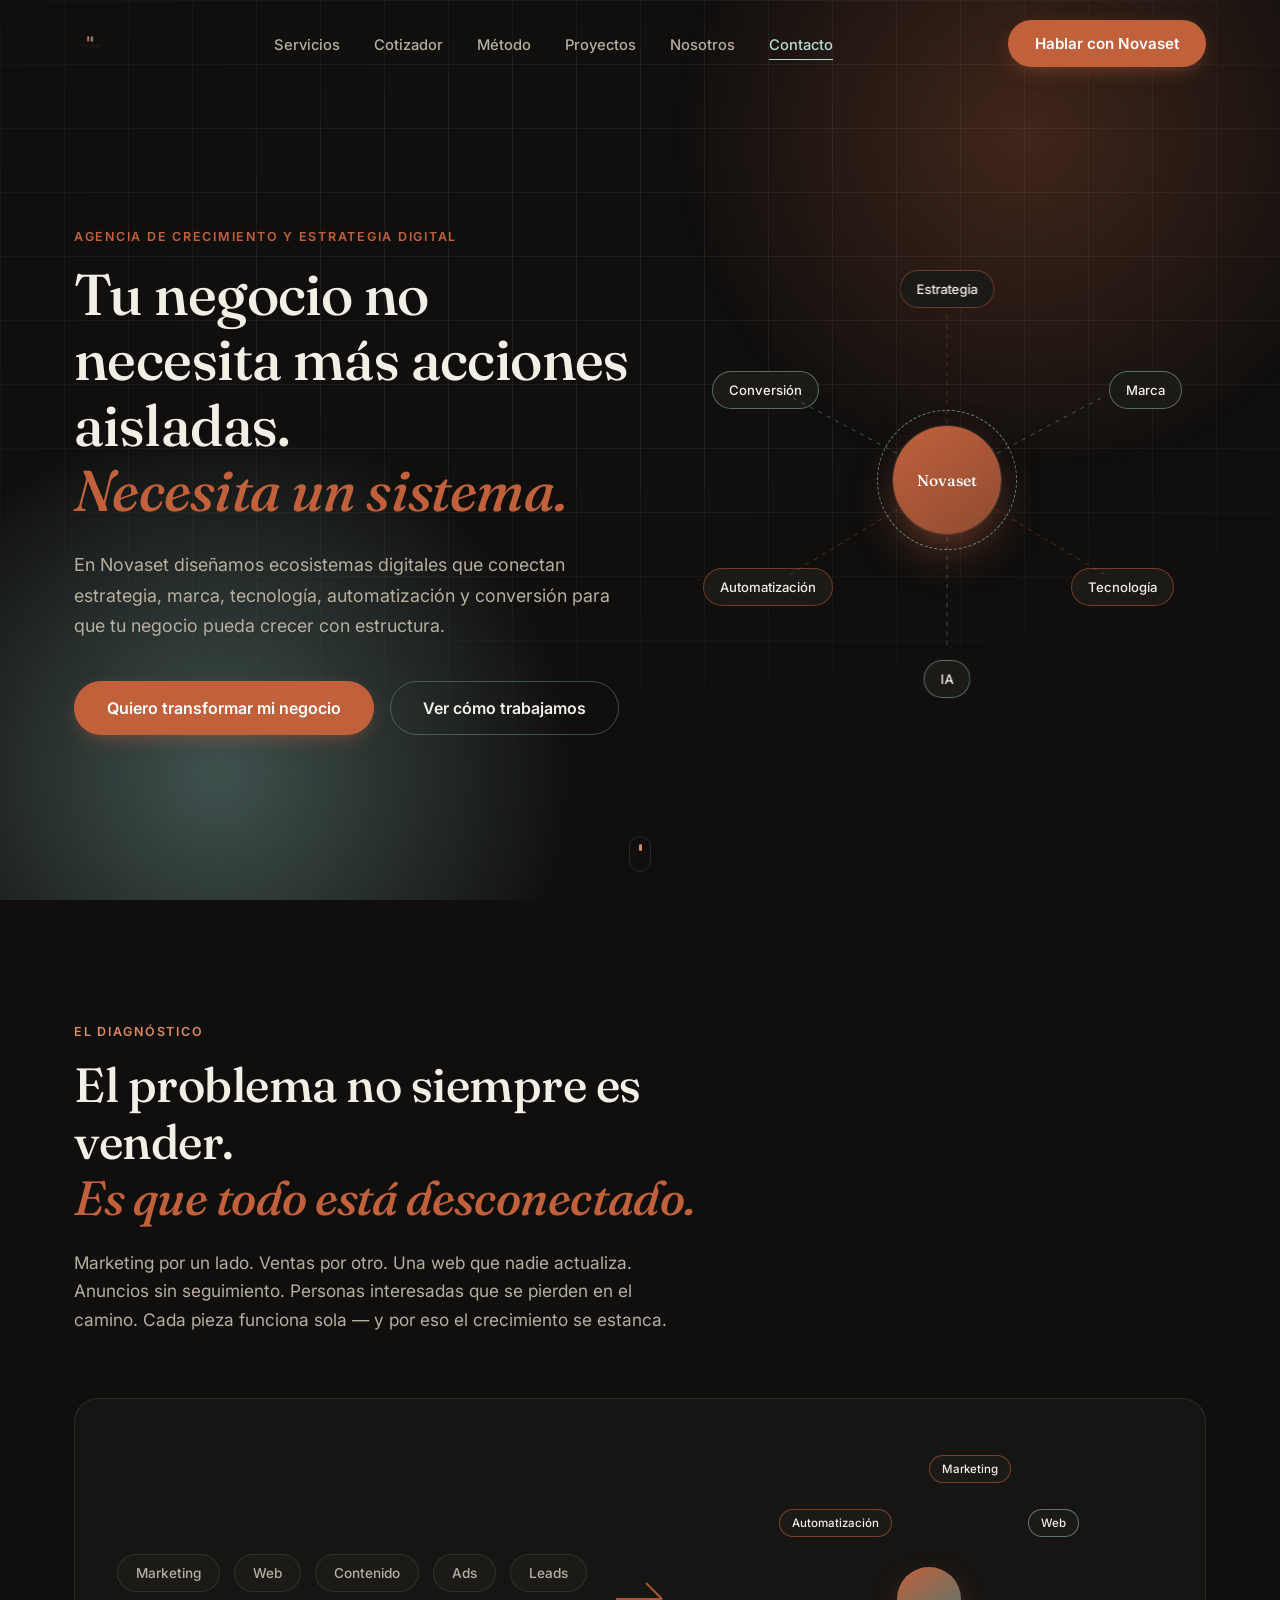
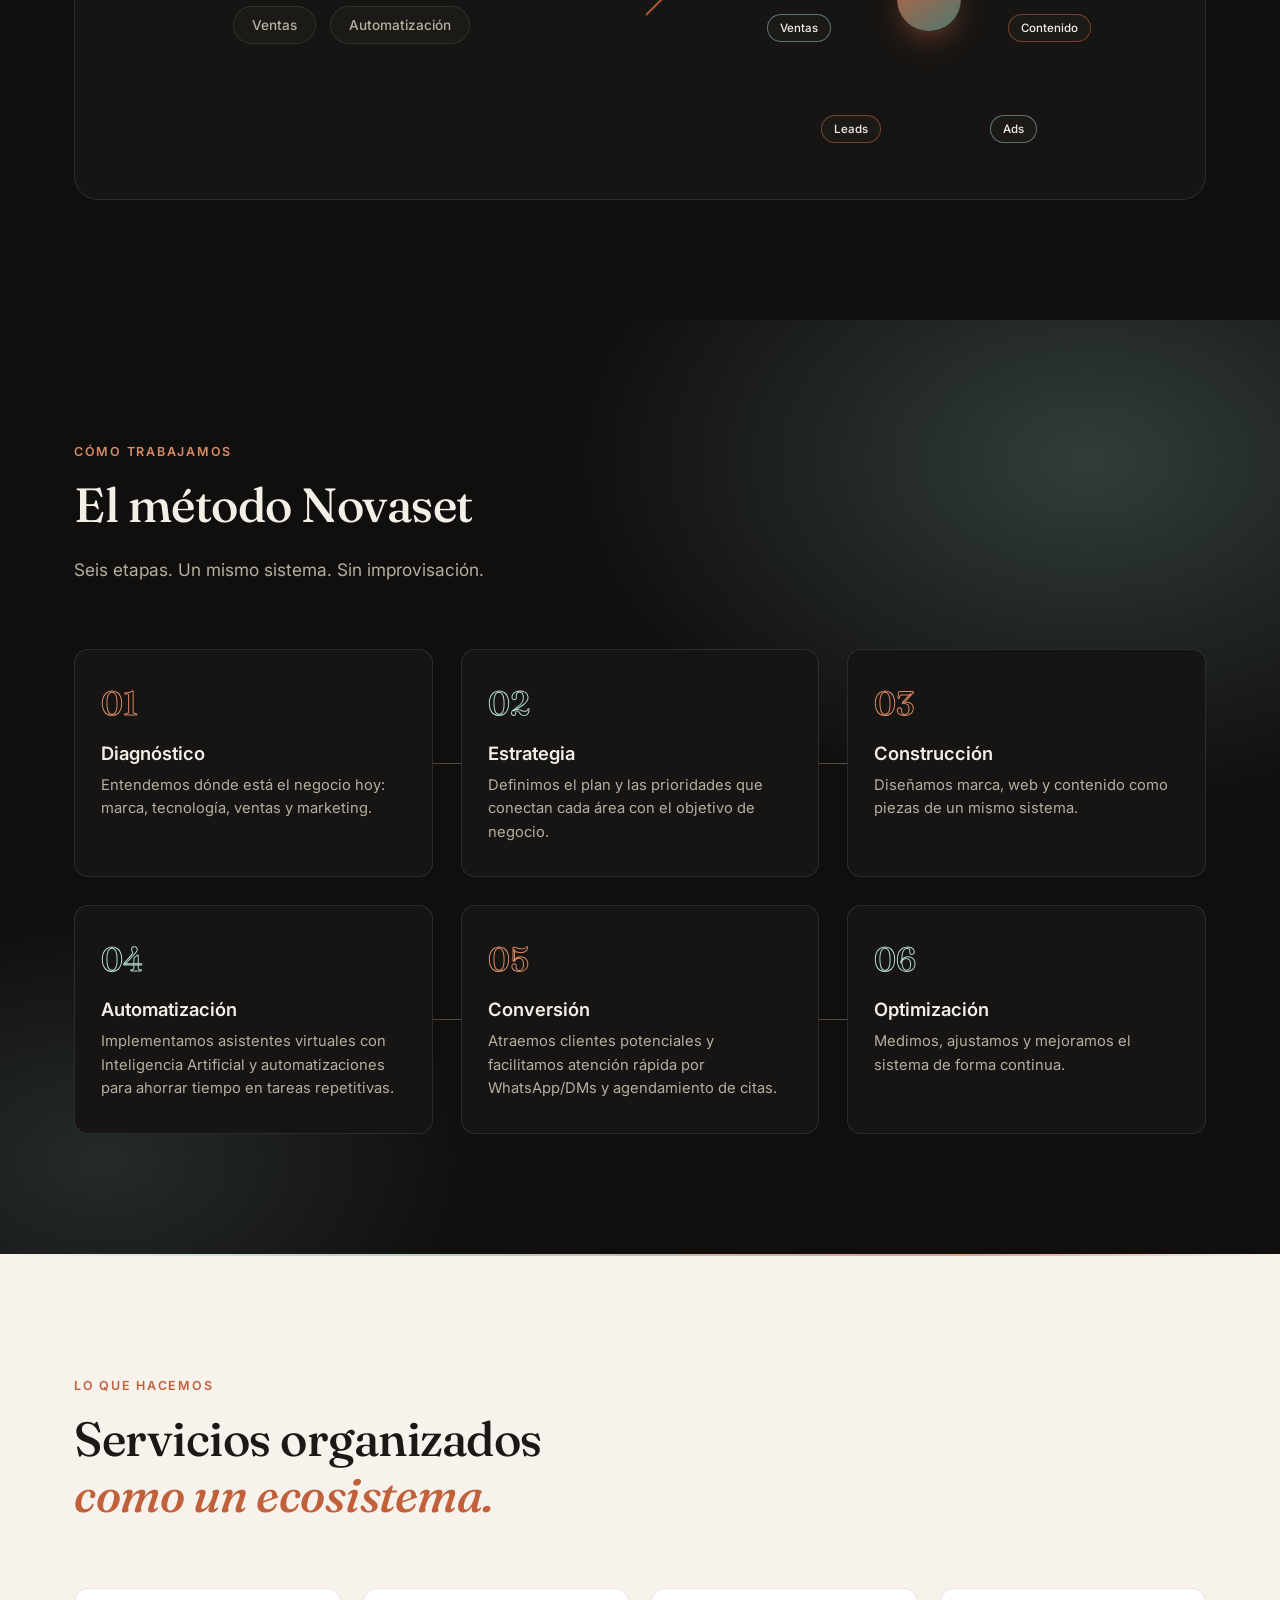
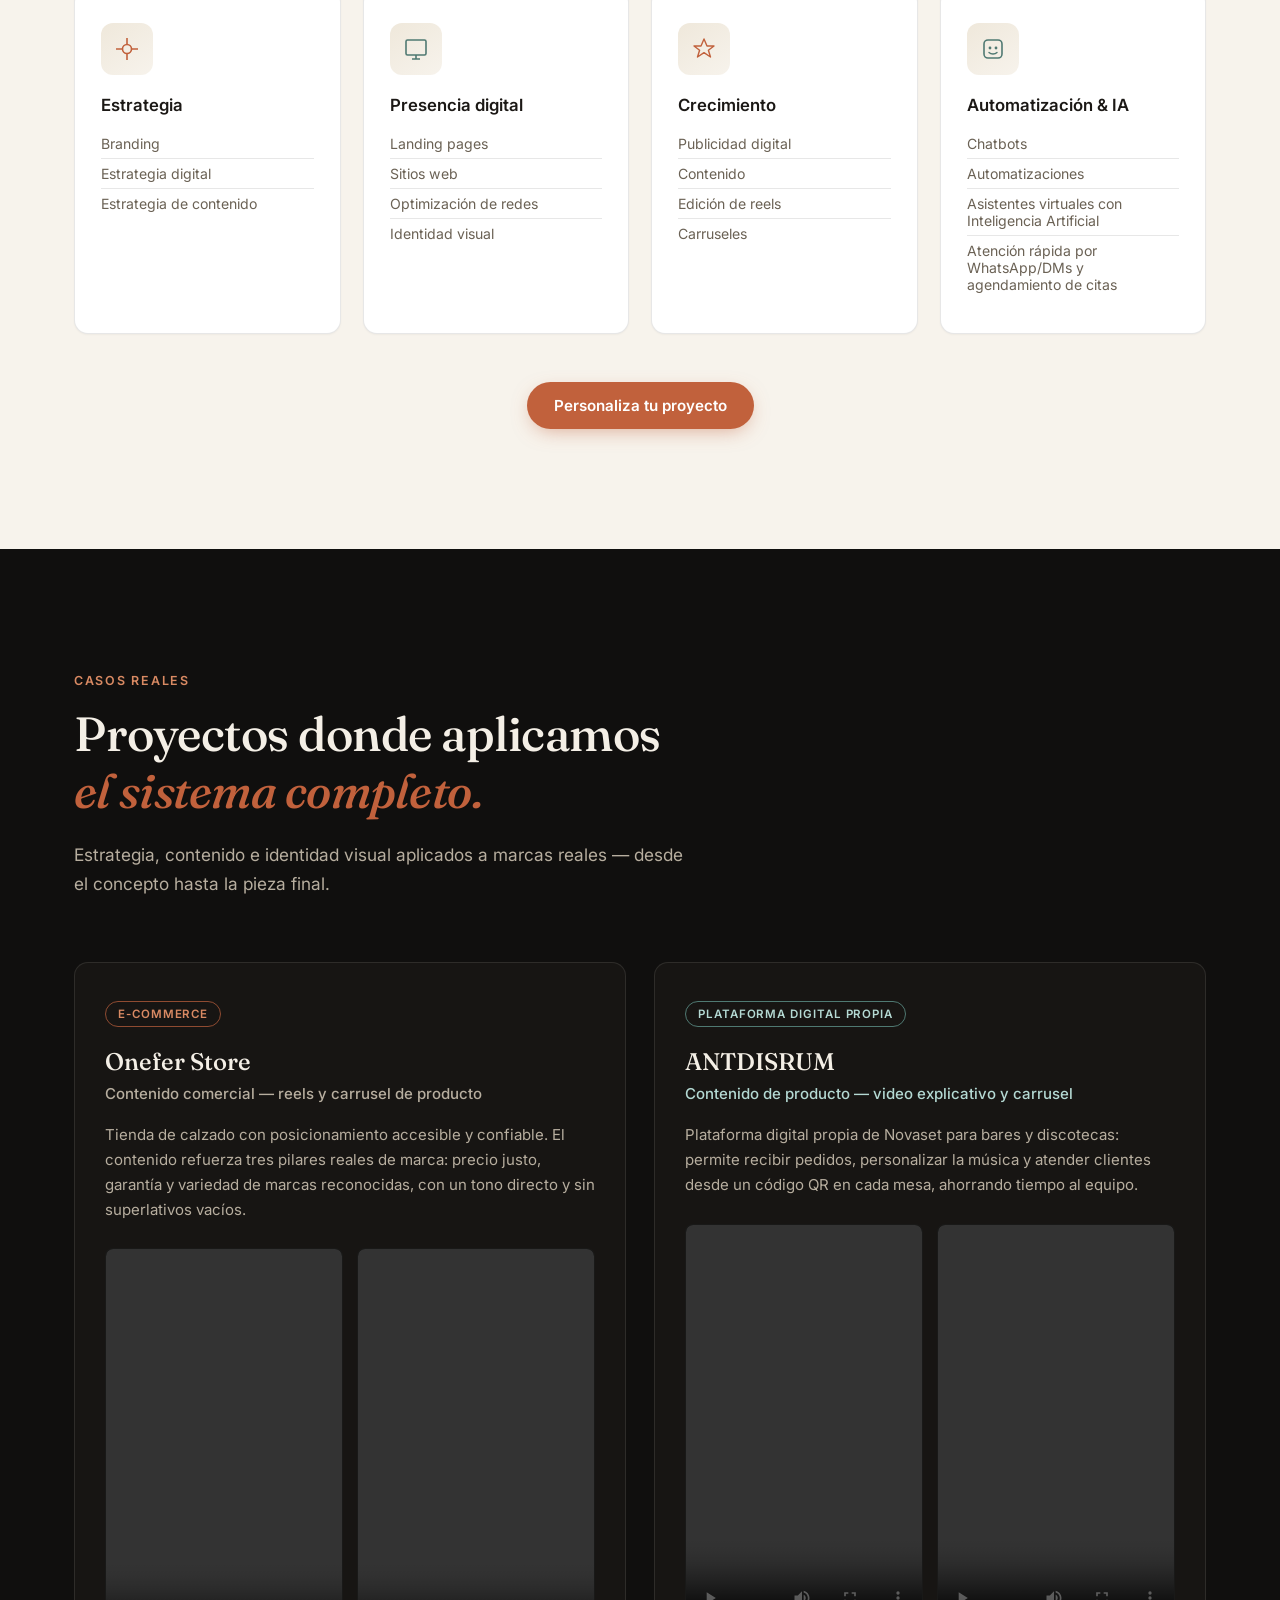
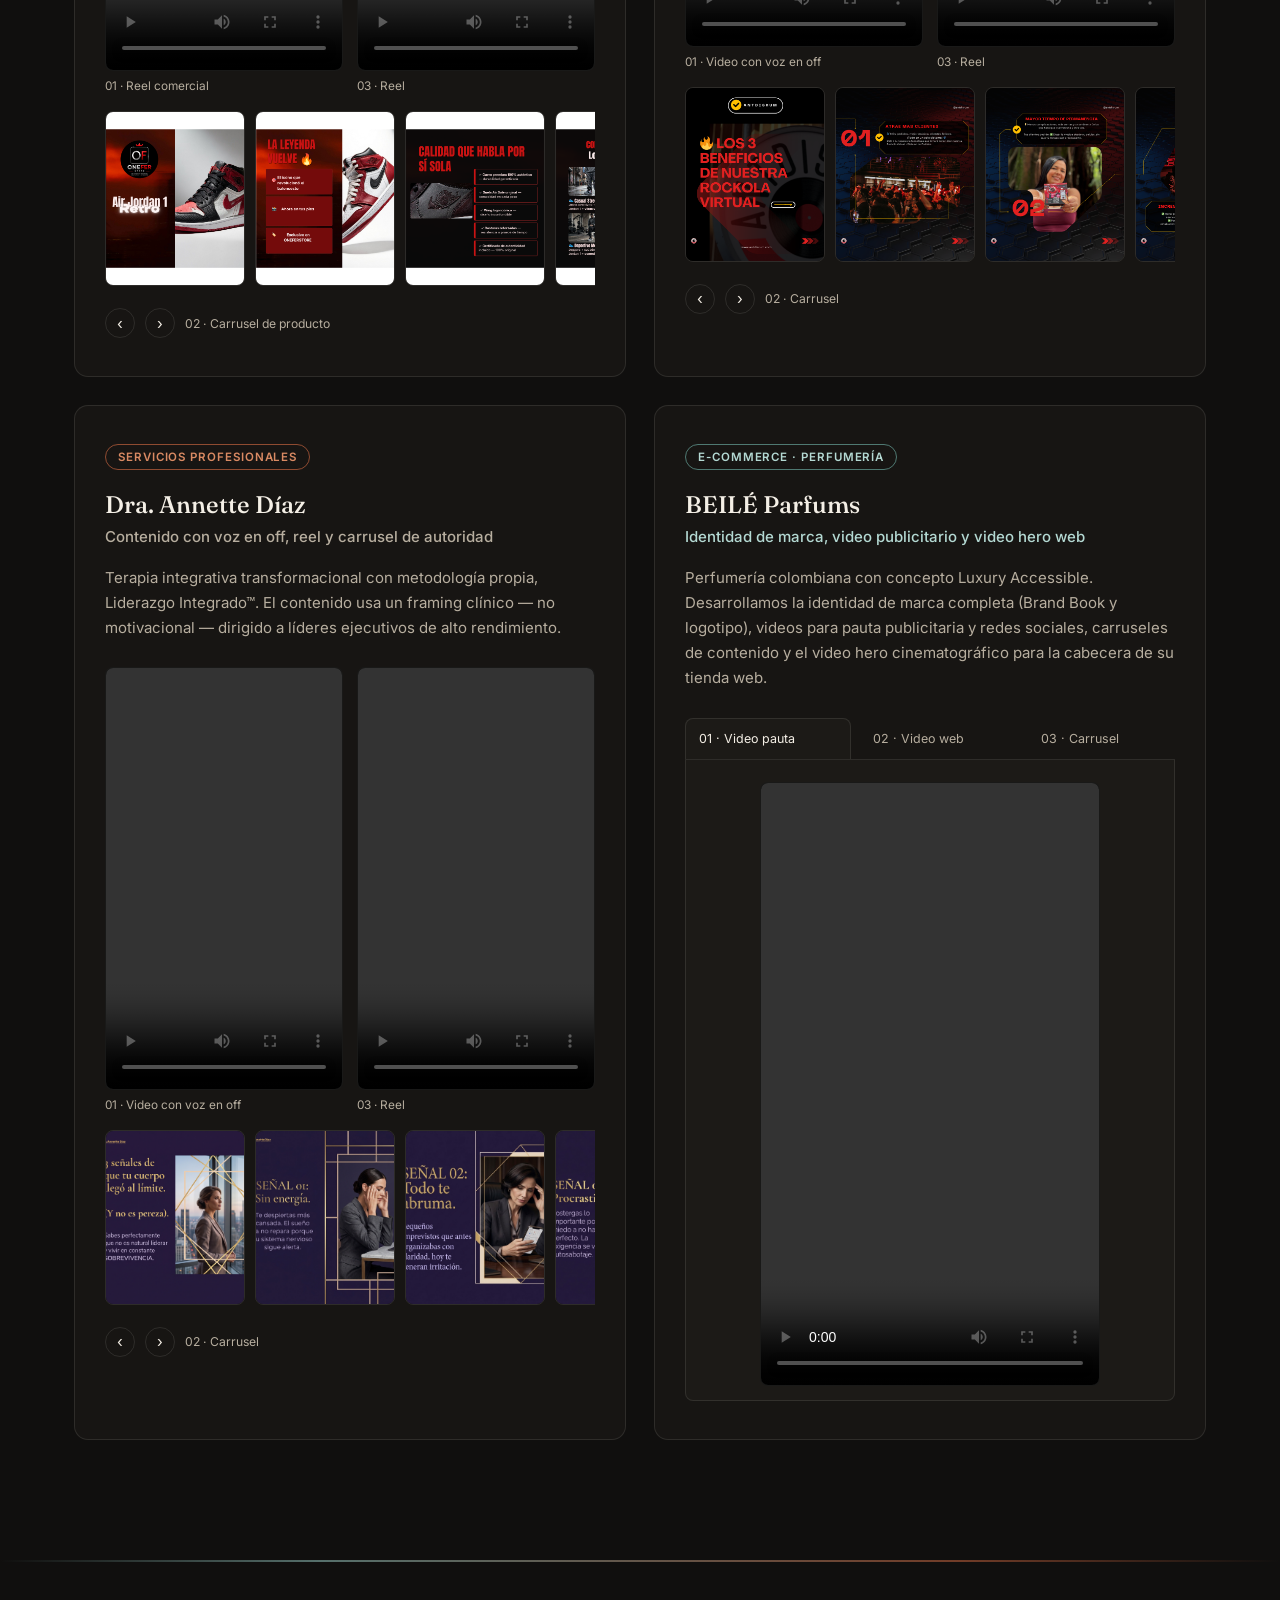
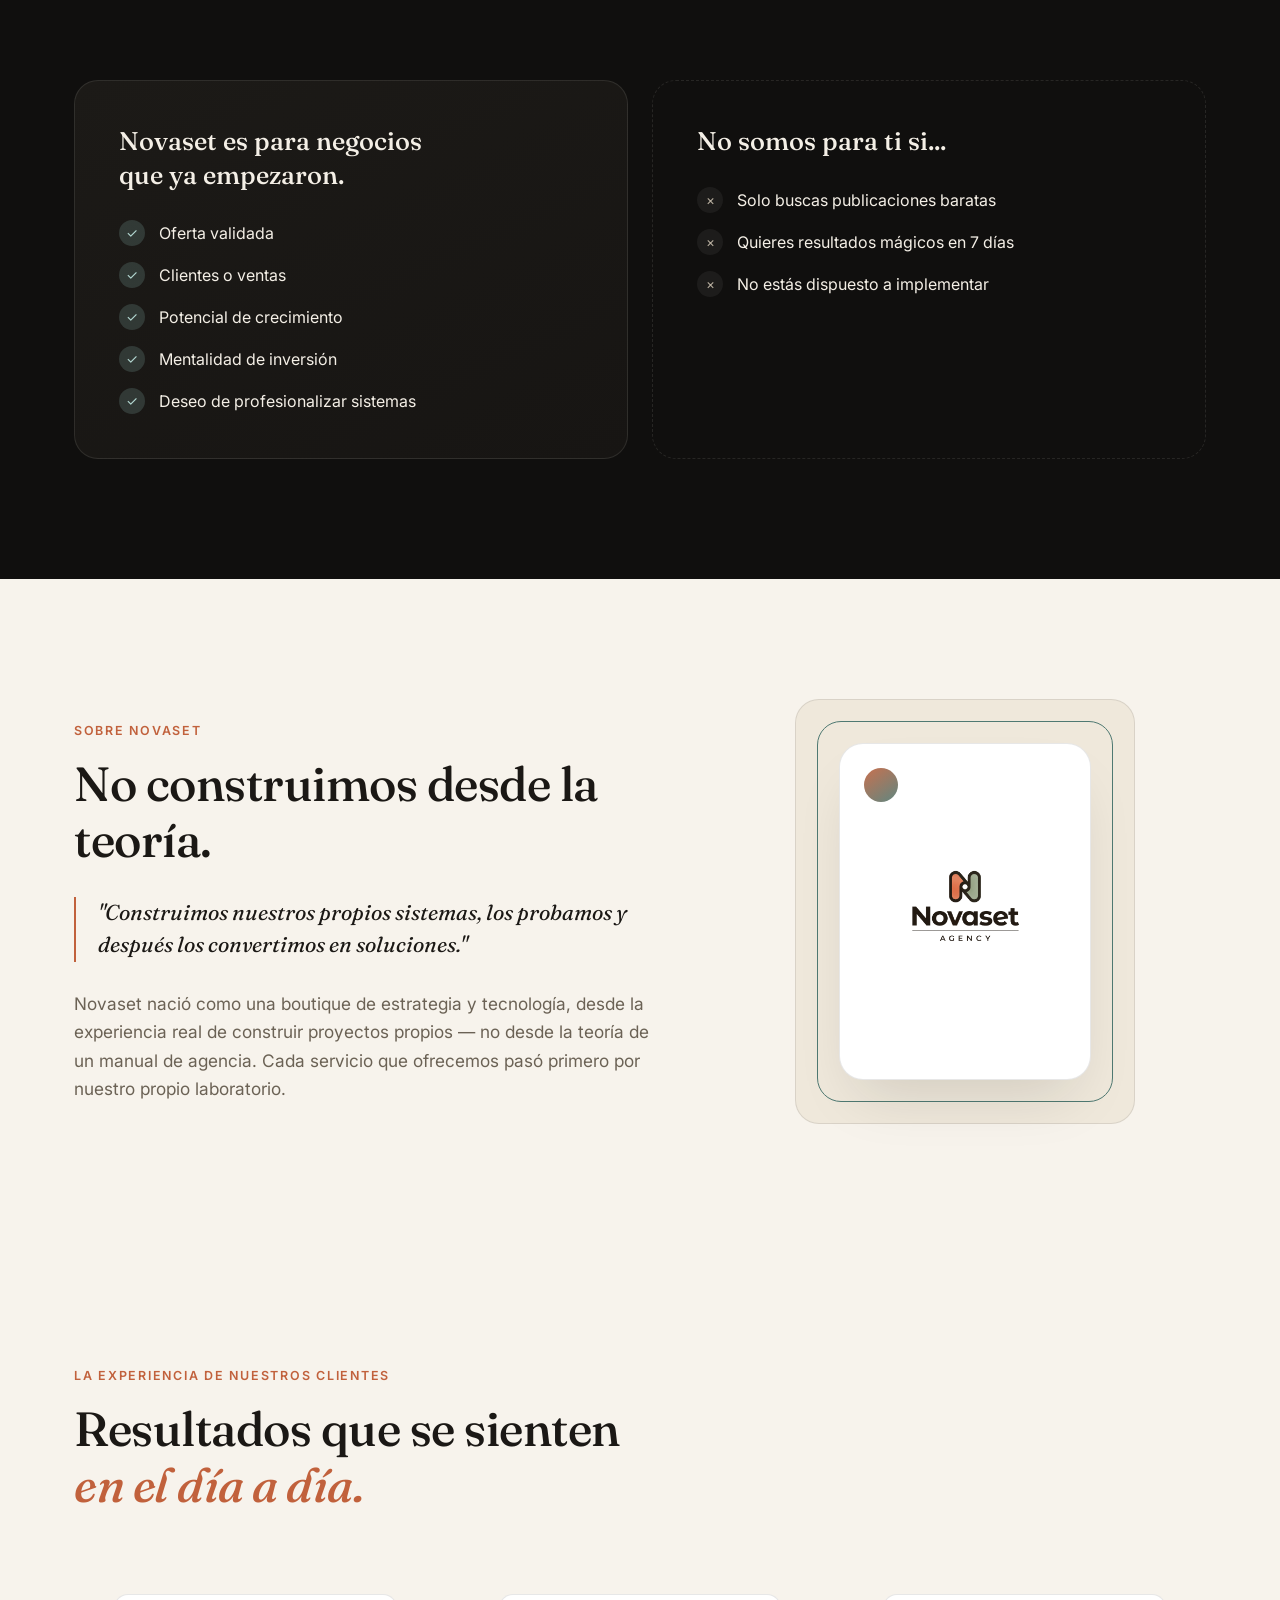
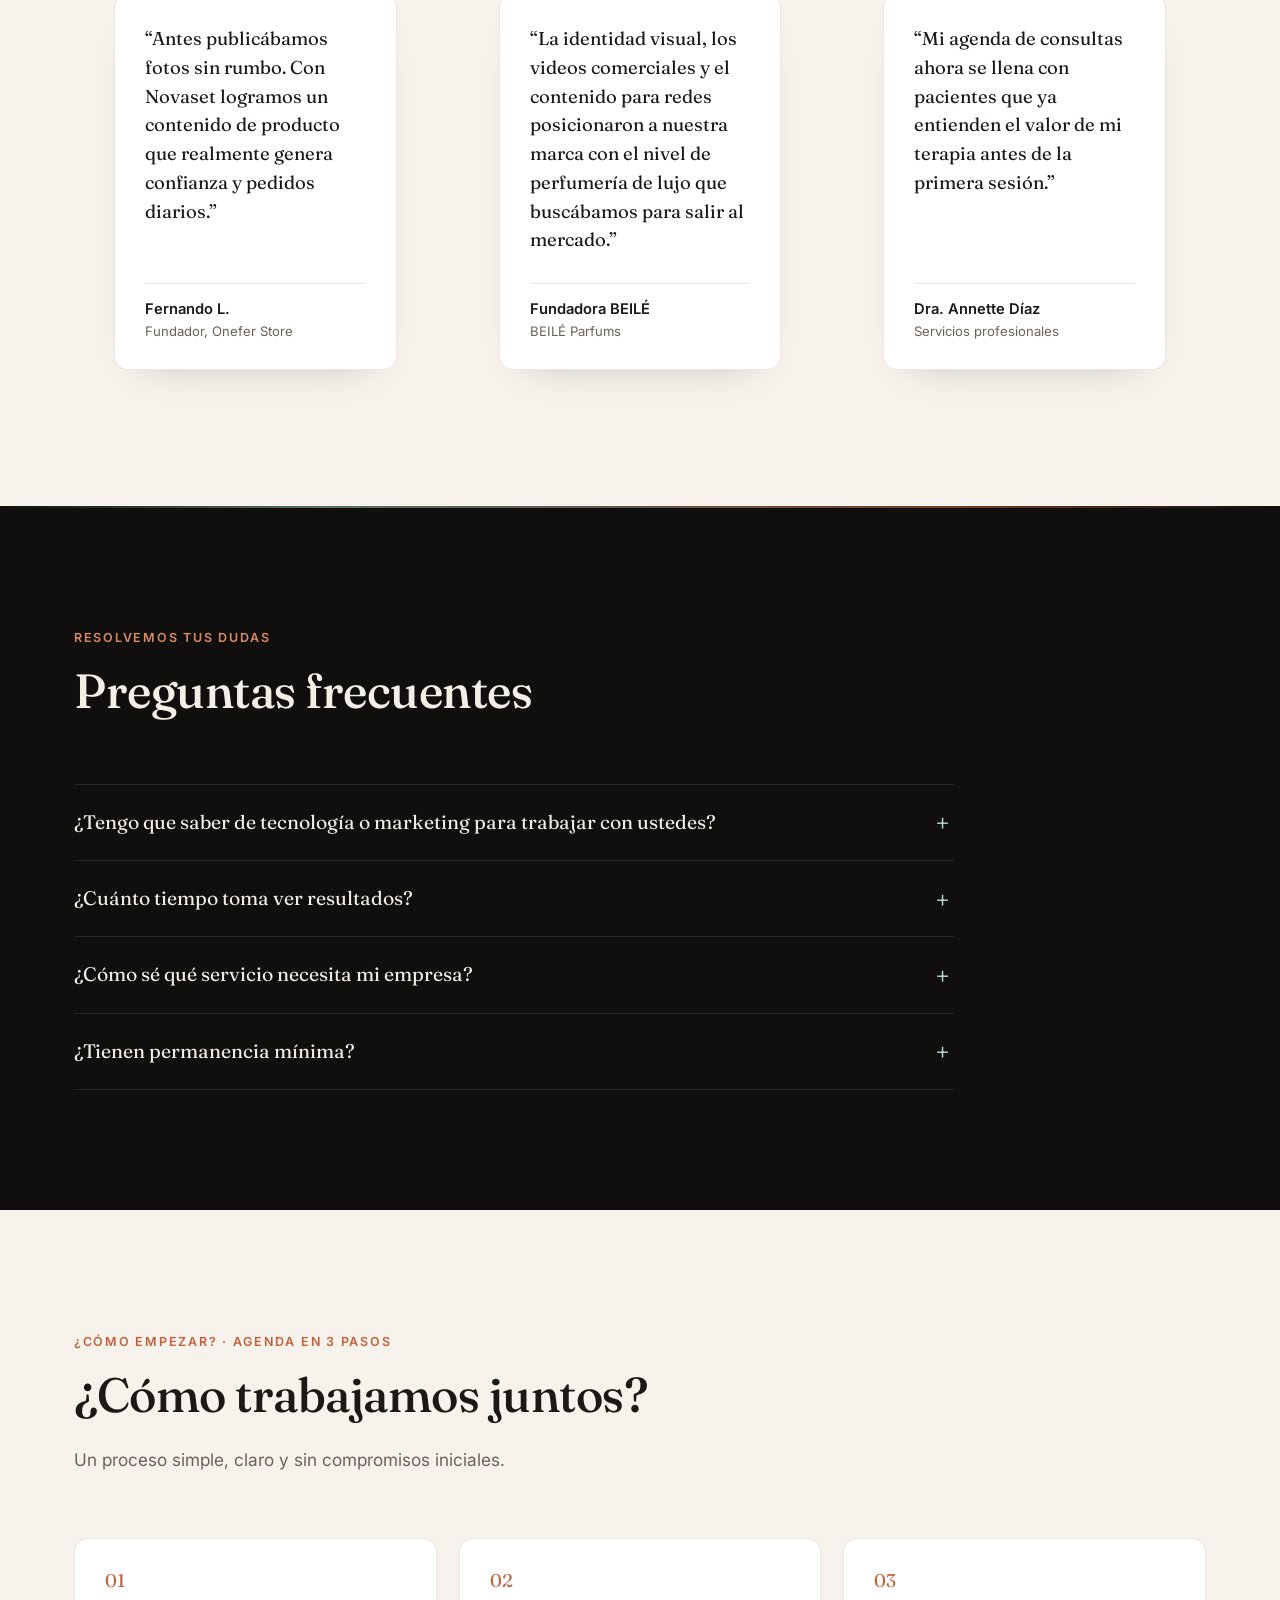
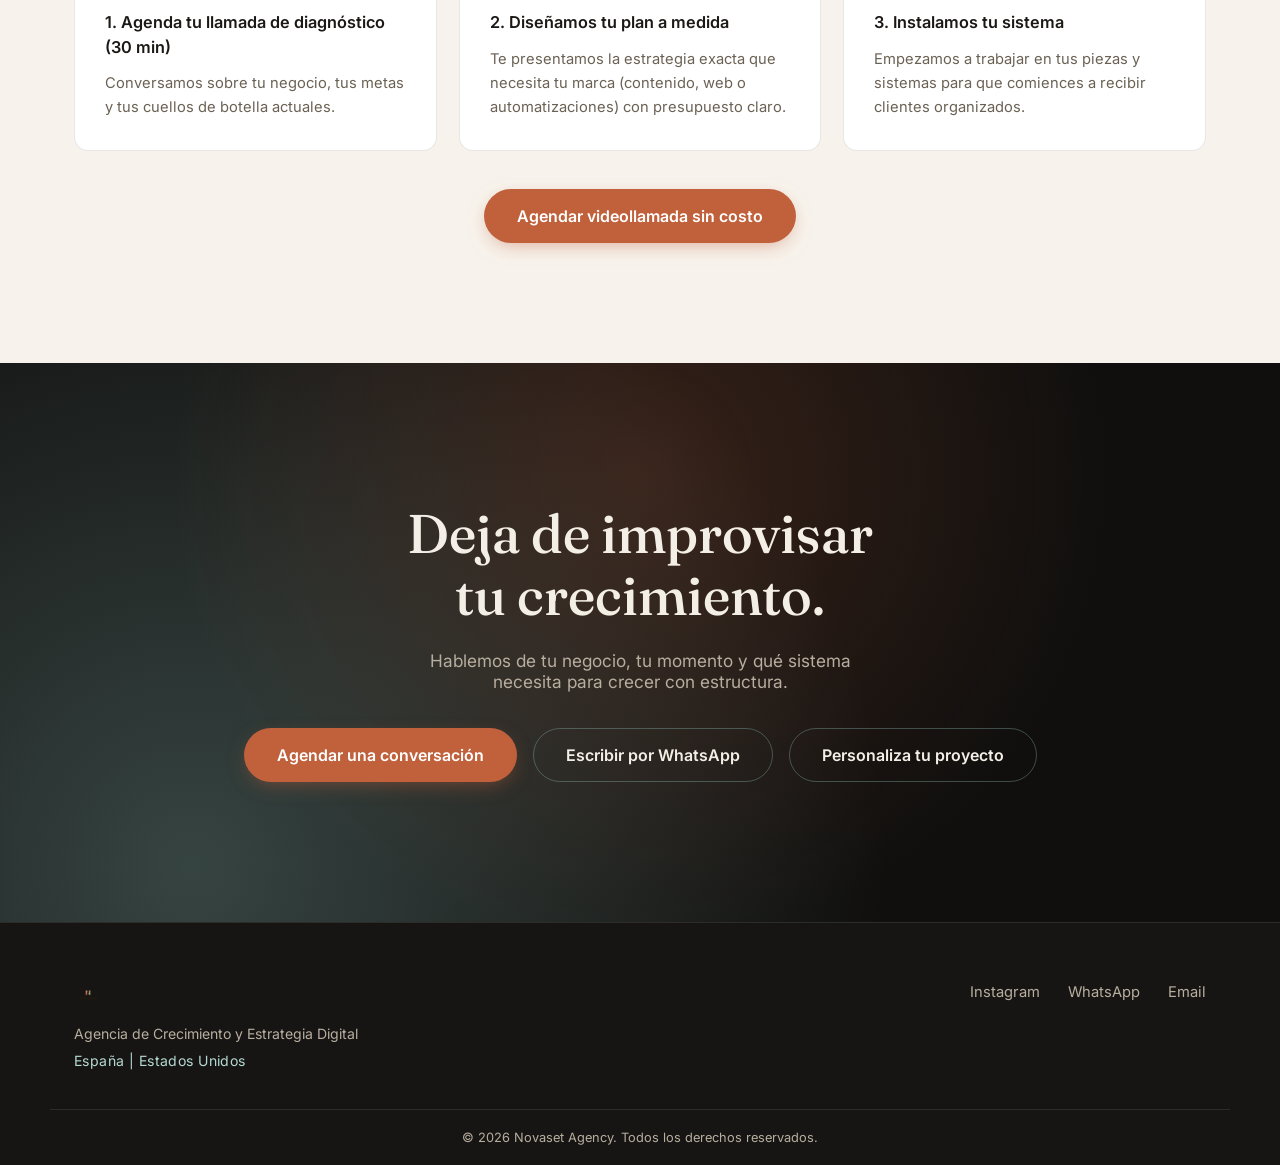
==== commit 71a86216: "Update tab buttons for BEILÉ Parfums section" ====
--- a/index.html
+++ b/index.html
@@ -400,11 +400,11 @@
         <p>Perfumería colombiana con concepto Luxury Accessible. Desarrollamos la identidad de marca completa (Brand Book y logotipo), videos para pauta publicitaria y redes sociales, carruseles de contenido y el video hero cinematográfico para la cabecera de su tienda web.</p>
 
         <div class="beile-tabs" data-tabs>
-          <div class="beile-tabs__list" role="tablist" aria-label="Entregables de BEILÉ Parfums">
-            <button class="beile-tabs__tab" id="beile-tab-reel" type="button" role="tab" aria-selected="true" aria-controls="beile-panel-reel" tabindex="0">01 · Video publicitario (Pauta y Redes)</button>
-            <button class="beile-tabs__tab" id="beile-tab-video" type="button" role="tab" aria-selected="false" aria-controls="beile-panel-video" tabindex="-1">02 · Video</button>
-            <button class="beile-tabs__tab" id="beile-tab-carrusel" type="button" role="tab" aria-selected="false" aria-controls="beile-panel-carrusel" tabindex="-1">03 · Carrusel para redes sociales</button>
-          </div>
+      <div class="beile-tabs__list" role="tablist" aria-label="Entregables de BEILÉ Parfums">
+        <button class="beile-tabs__tab" id="beile-tab-reel" type="button" role="tab" aria-selected="true" aria-controls="beile-panel-reel">01 · Video pauta</button>
+        <button class="beile-tabs__tab" id="beile-tab-video" type="button" role="tab" aria-selected="false" aria-controls="beile-panel-video">02 · Video web</button>
+        <button class="beile-tabs__tab" id="beile-tab-carrusel" type="button" role="tab" aria-selected="false" aria-controls="beile-panel-carrusel">03 · Carrusel</button>
+      </div>
           <div class="beile-tabs__panel" id="beile-panel-reel" role="tabpanel" aria-labelledby="beile-tab-reel">
             <div class="project-piece project-piece--tab-video">
               <video controls preload="metadata" playsinline src="assets/proyectos/beile/01_Reel.mp4#t=0.001"></video>
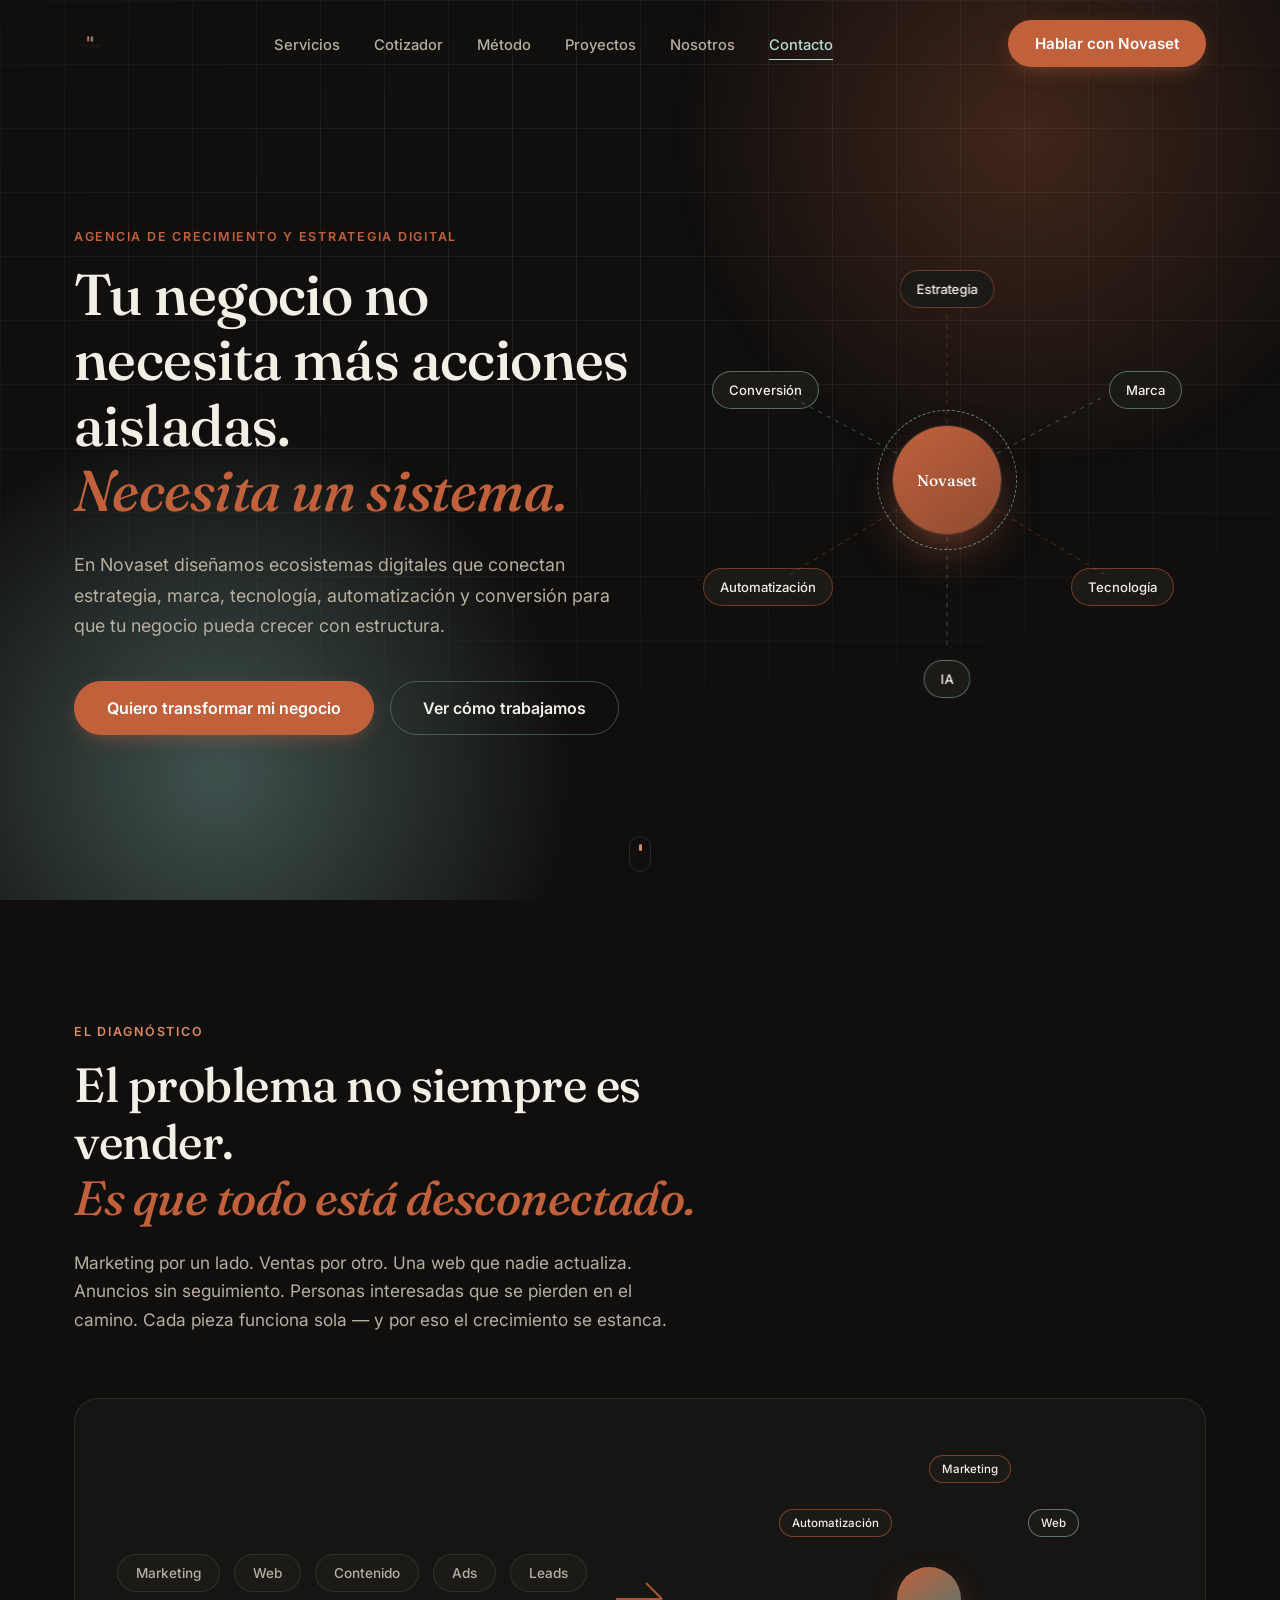
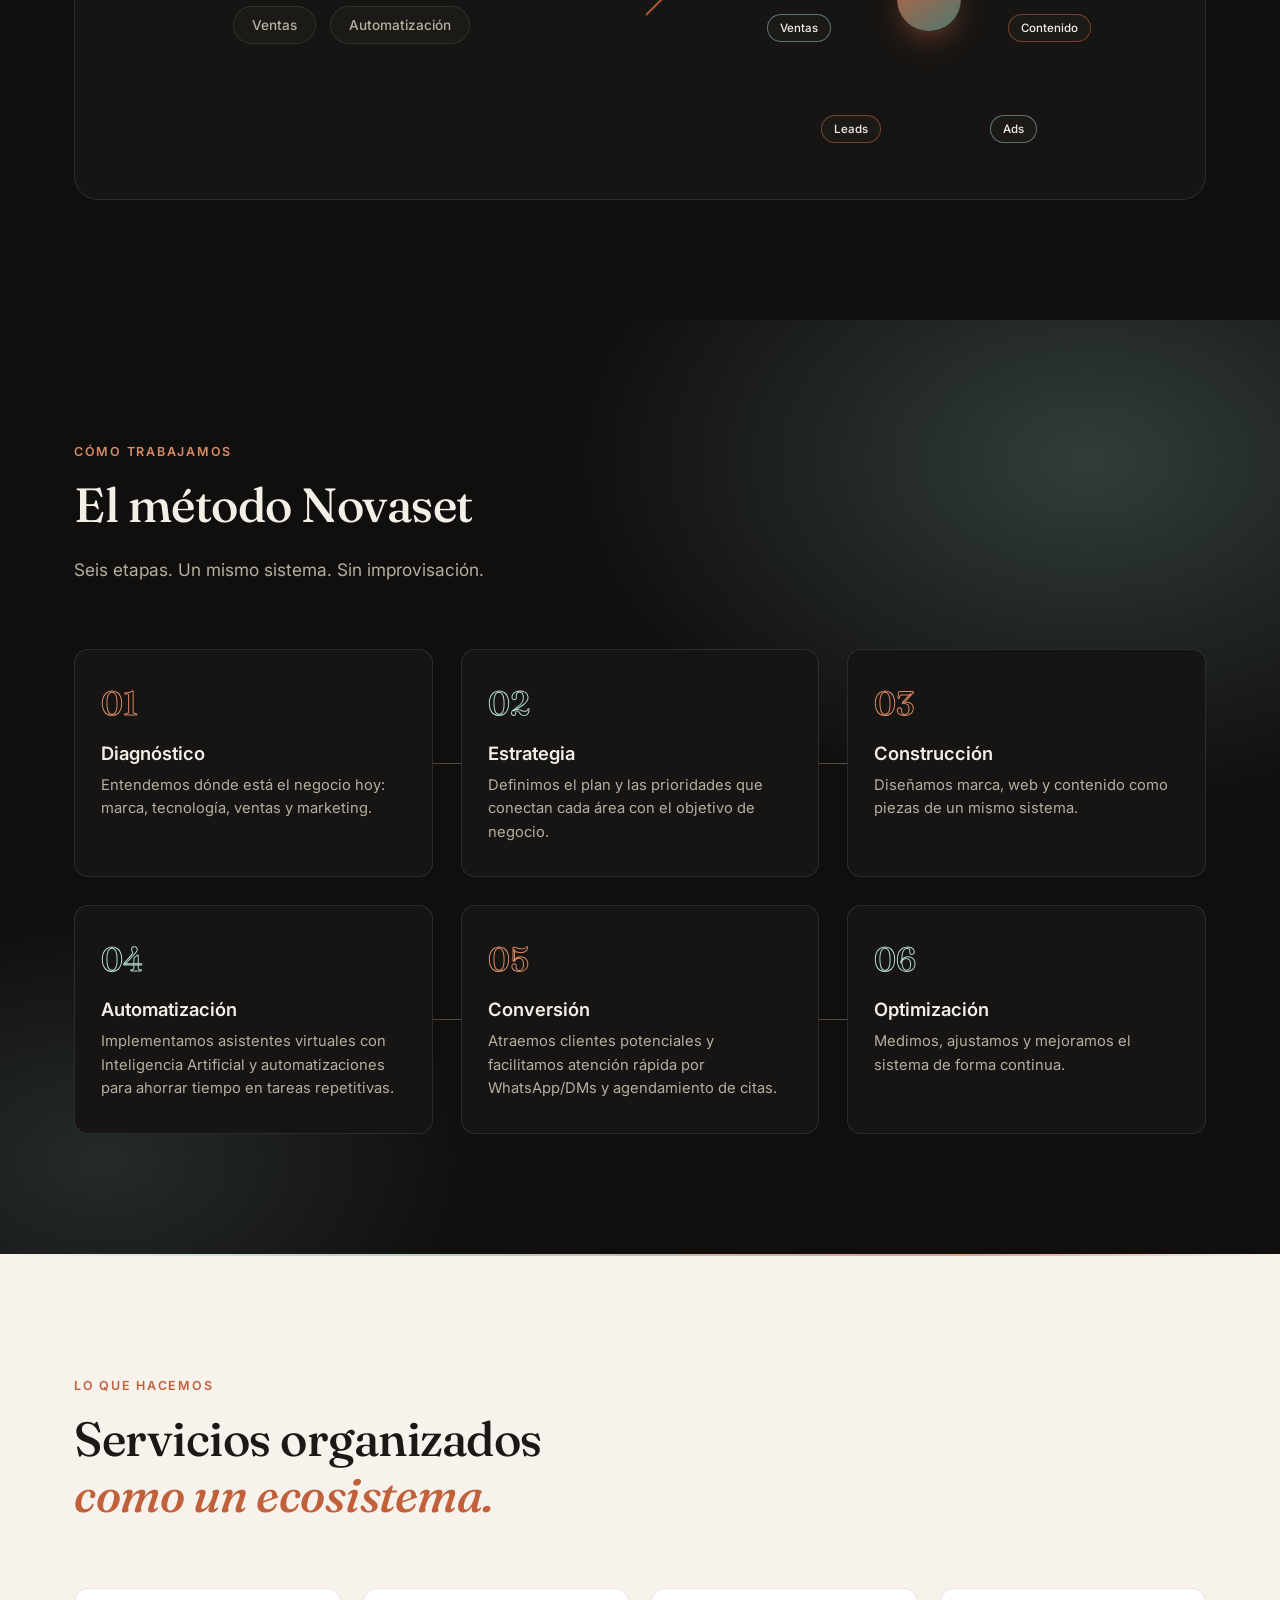
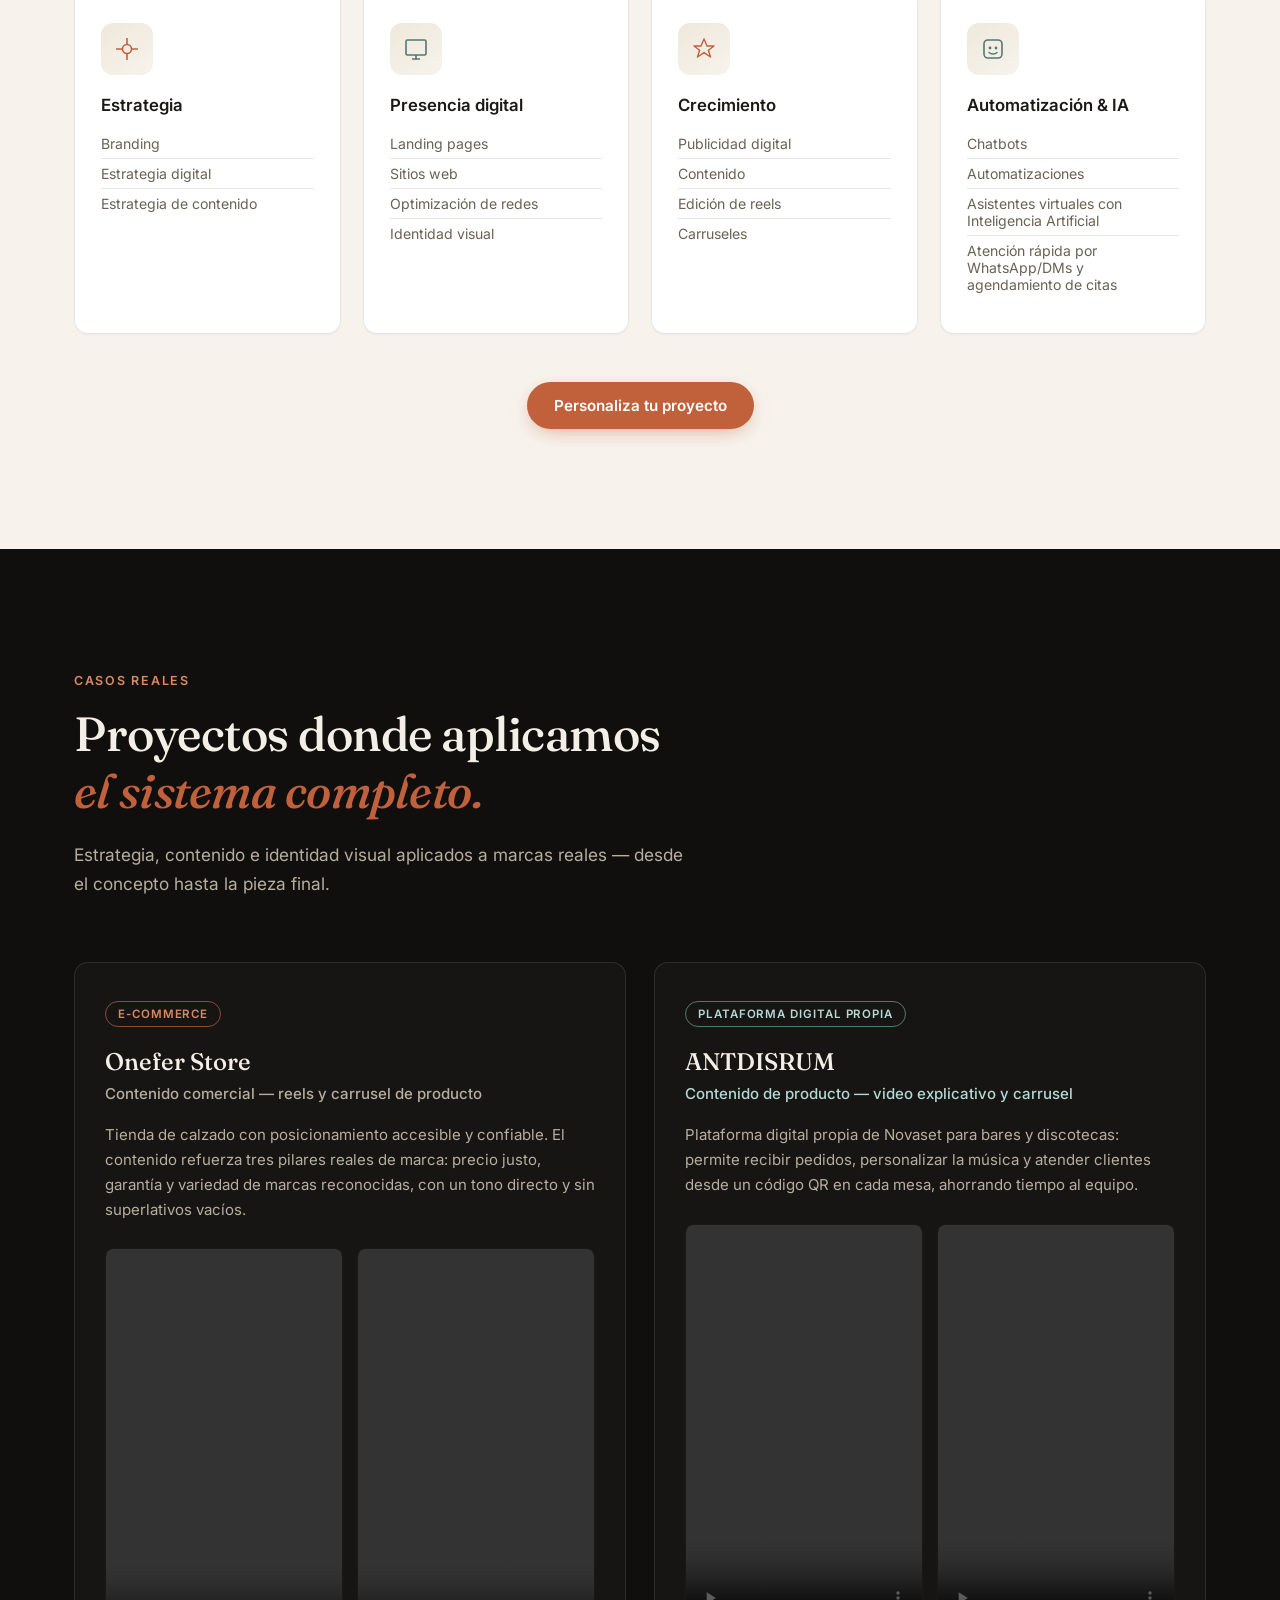
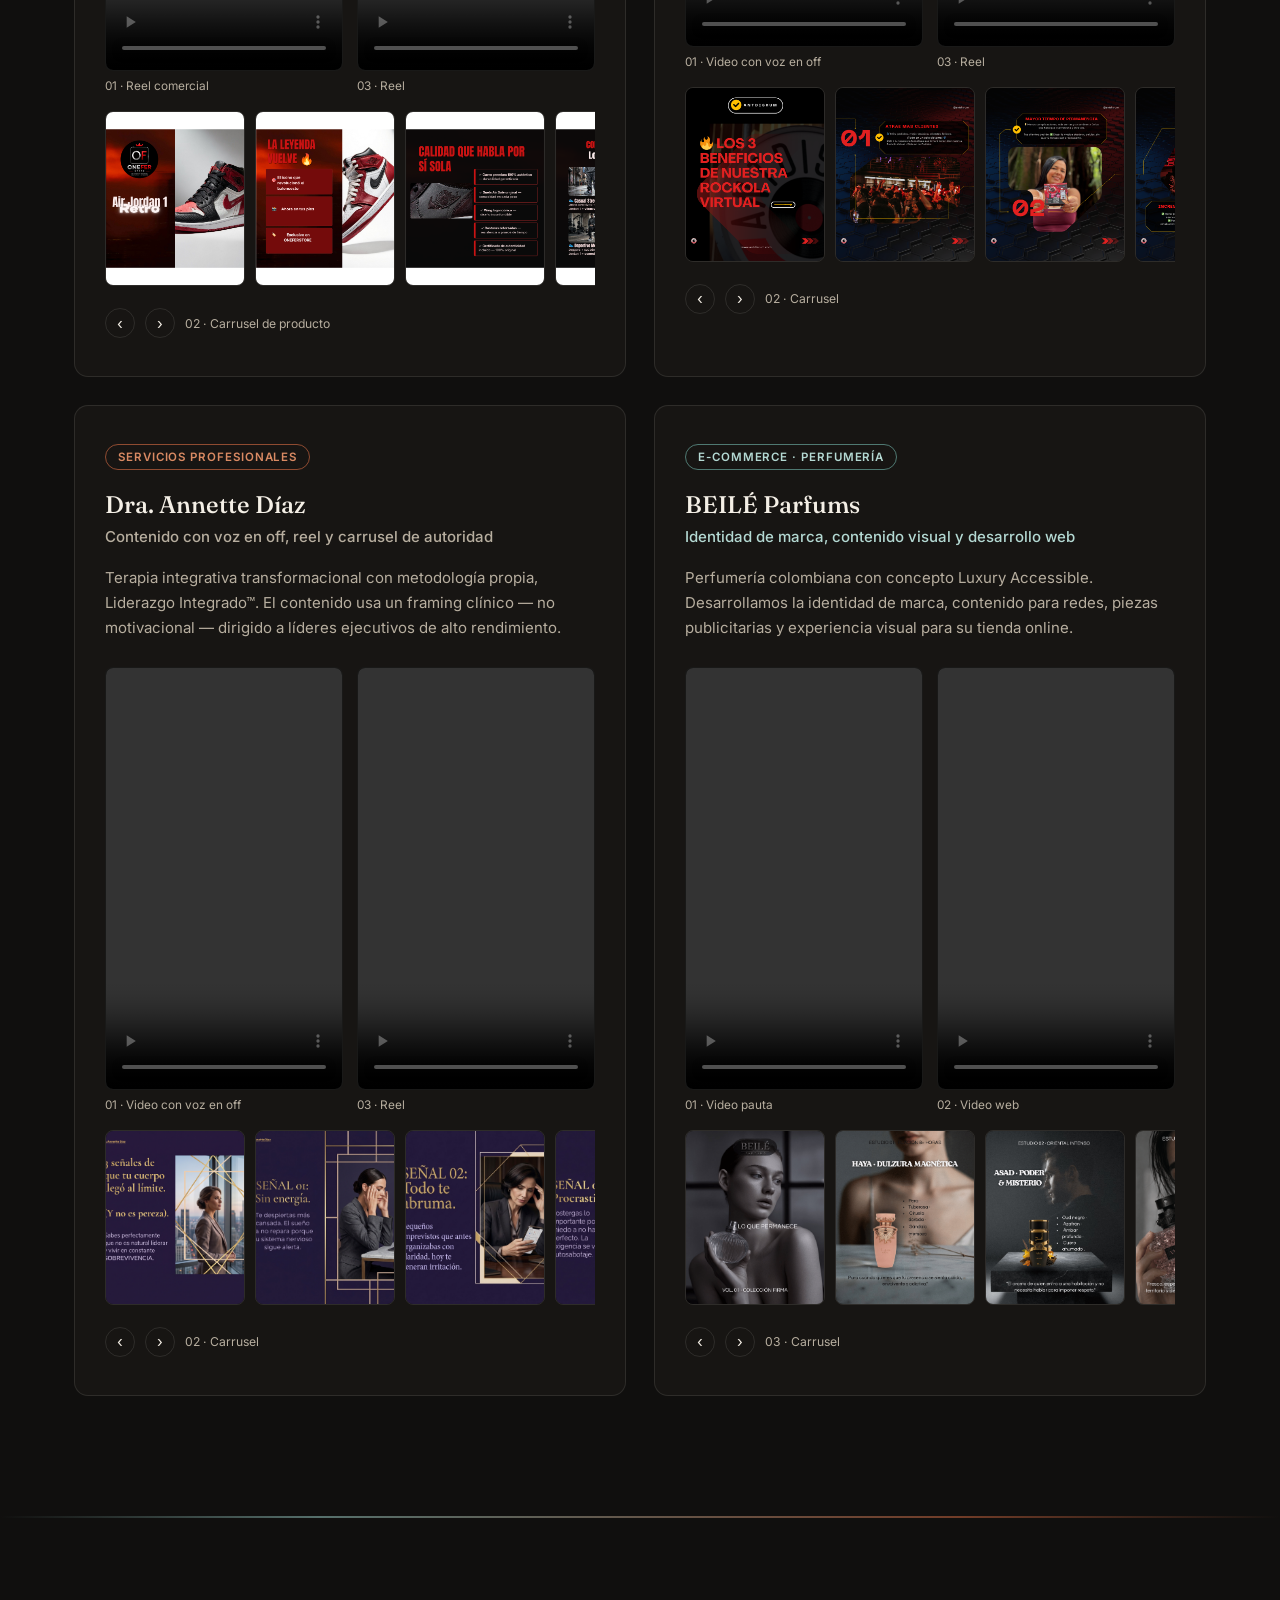
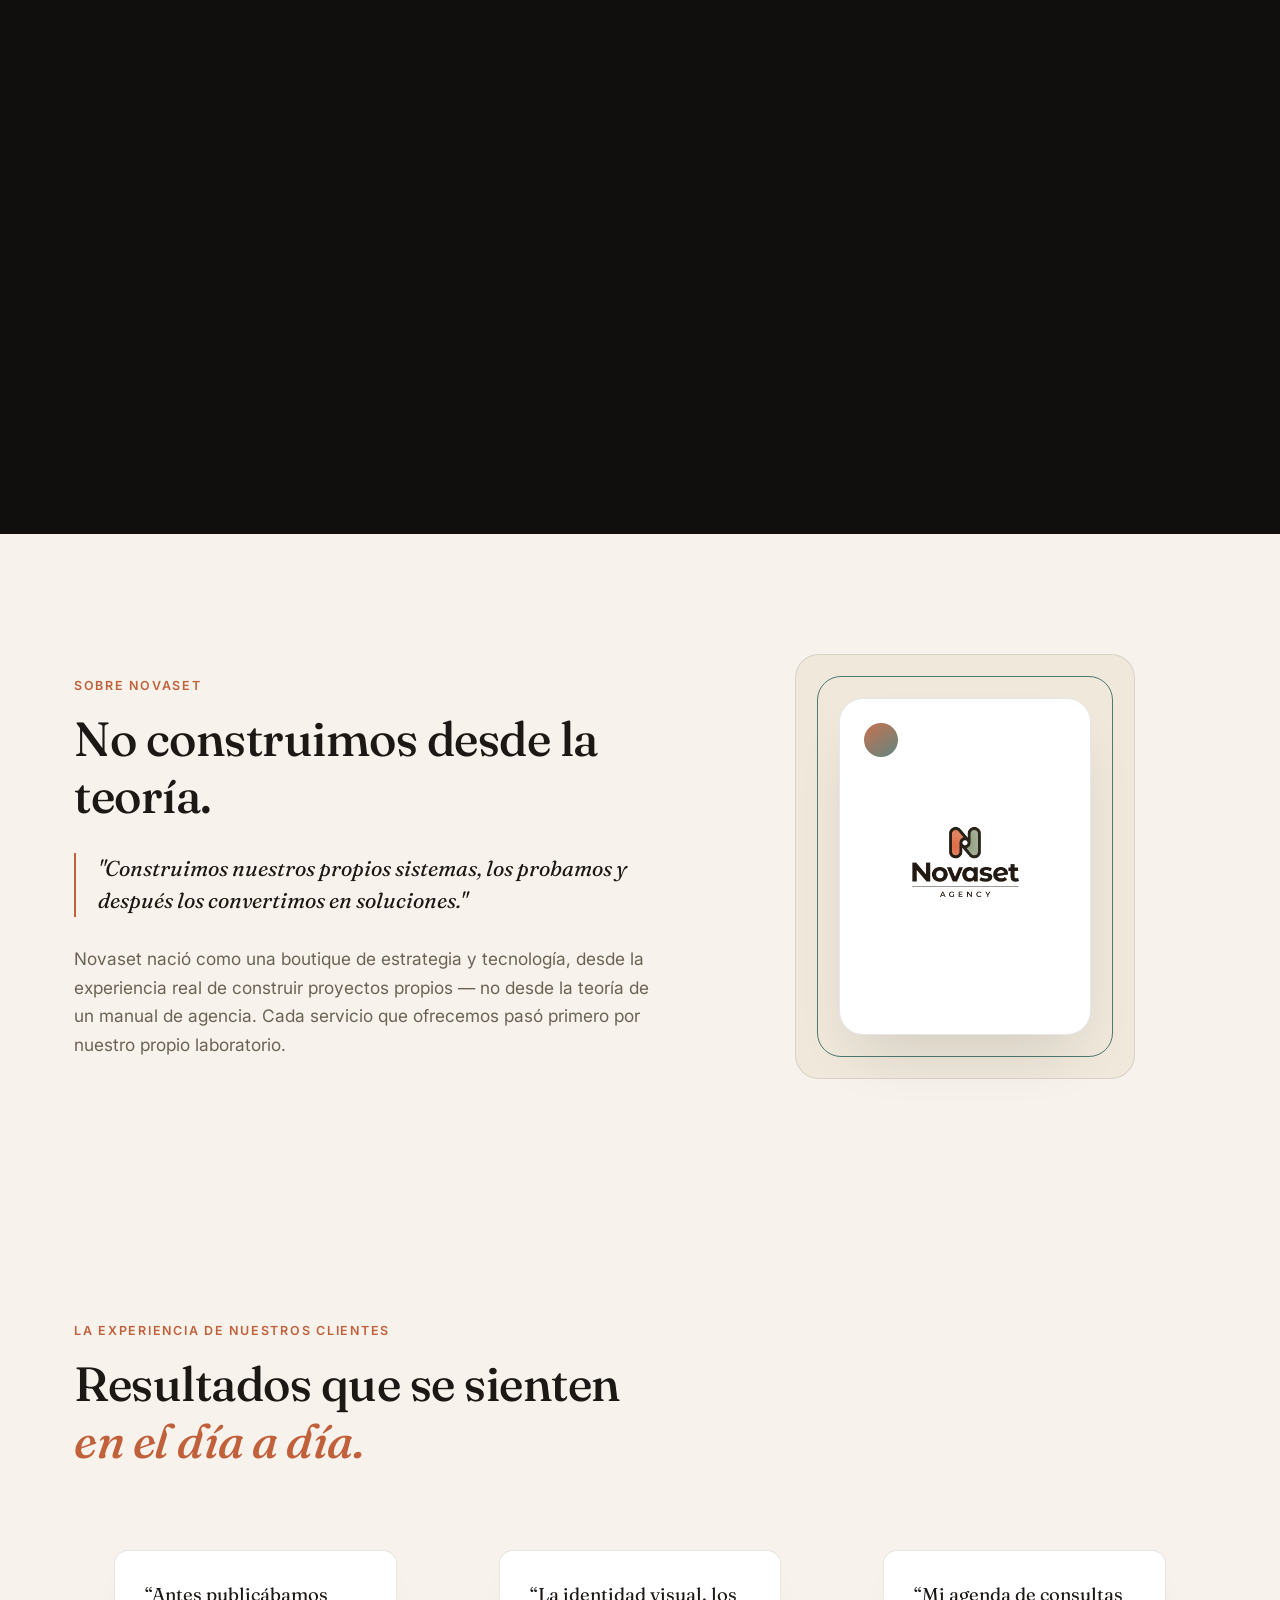
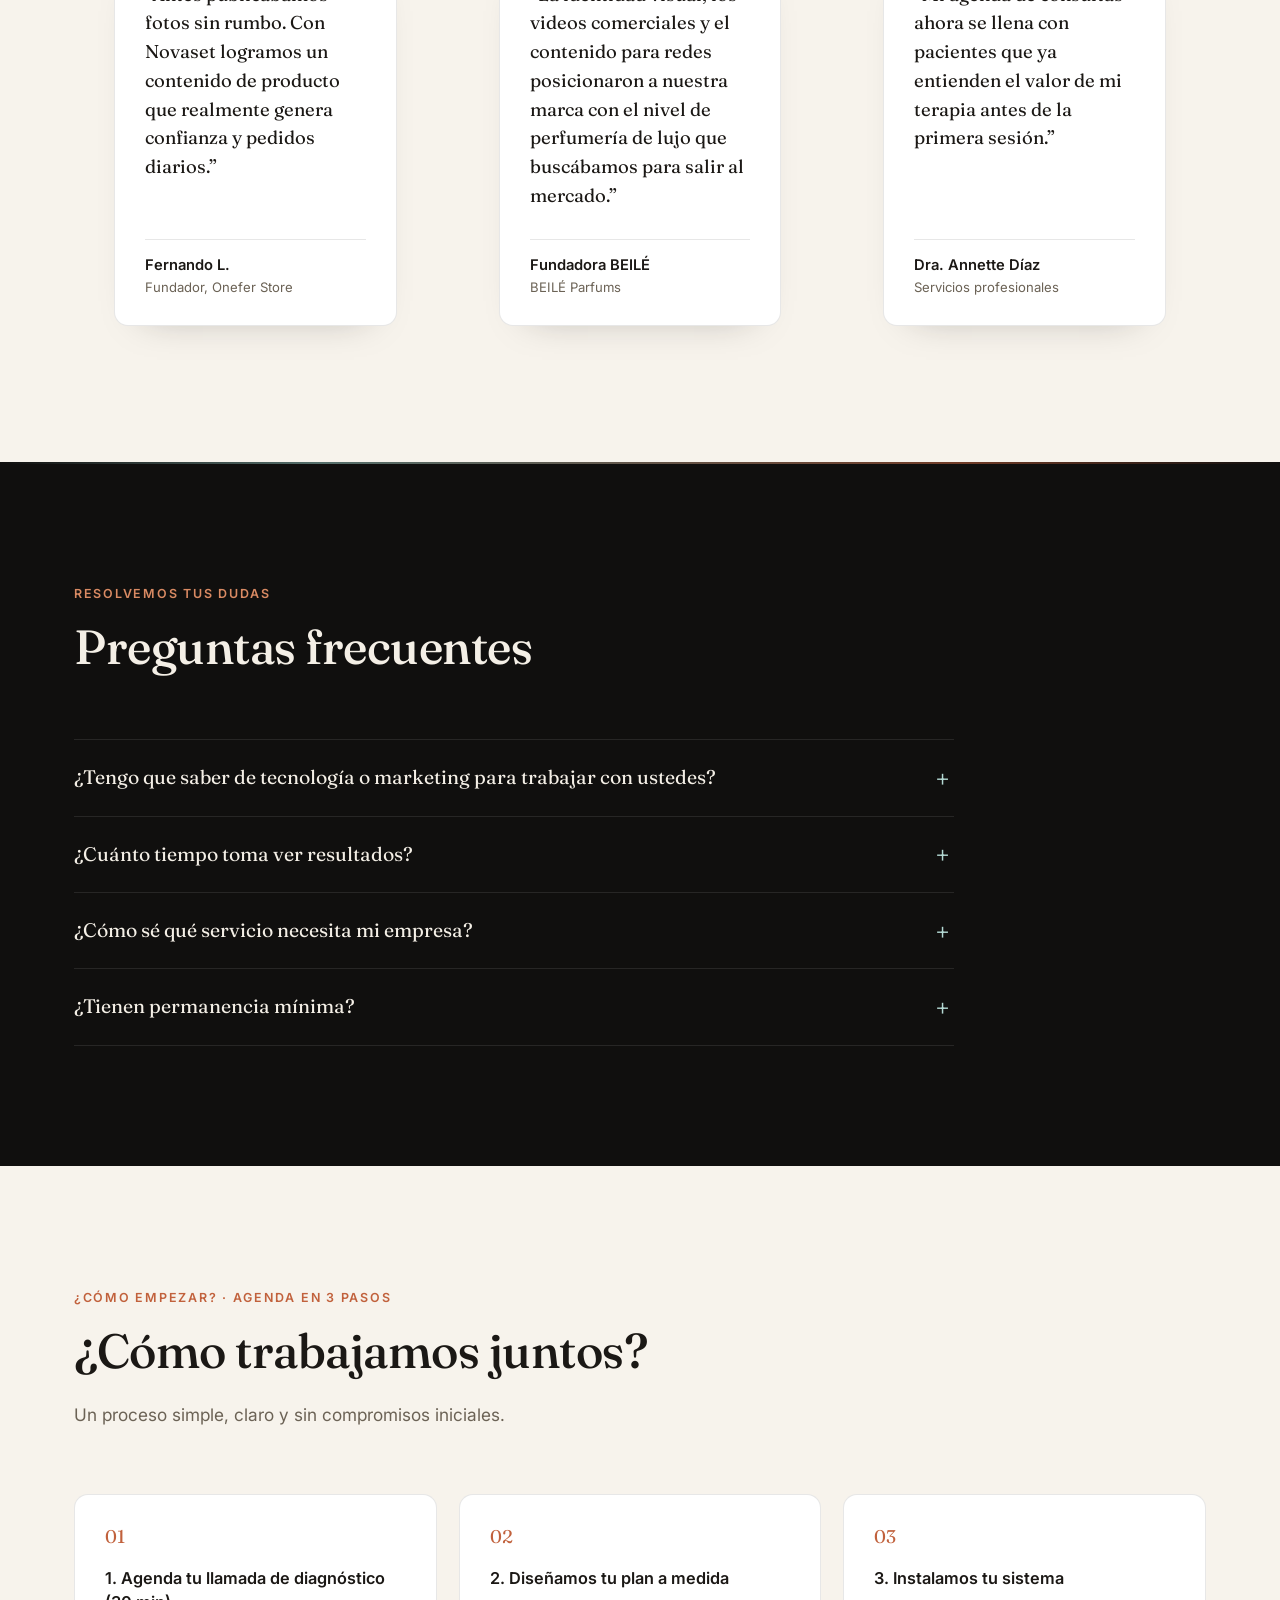
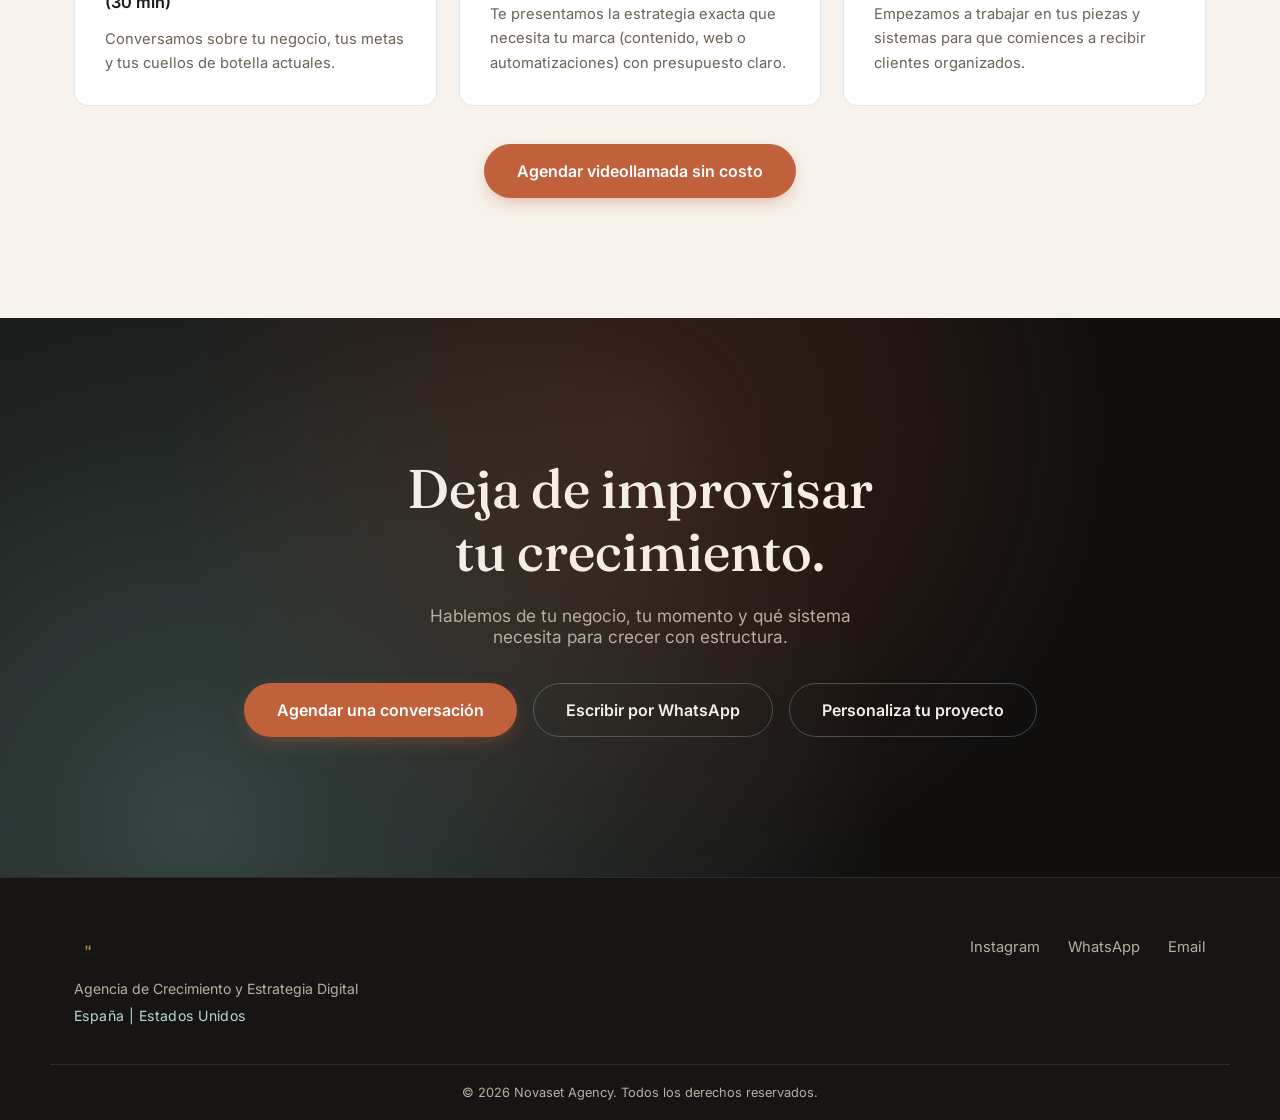
==== commit 0e67fbc2: "Update project card content and structure" ====
--- a/index.html
+++ b/index.html
@@ -394,43 +394,34 @@
       </article>
 
       <article class="project-card project-card--case">
-        <span class="project-card__tag">E-commerce · Perfumería</span>
+        <span class="project-card__tag">E-COMMERCE · PERFUMERÍA</span>
         <h3>BEILÉ Parfums</h3>
-        <p class="project-card__type">Identidad de marca, video publicitario y video hero web</p>
-        <p>Perfumería colombiana con concepto Luxury Accessible. Desarrollamos la identidad de marca completa (Brand Book y logotipo), videos para pauta publicitaria y redes sociales, carruseles de contenido y el video hero cinematográfico para la cabecera de su tienda web.</p>
-
-        <div class="beile-tabs" data-tabs>
-      <div class="beile-tabs__list" role="tablist" aria-label="Entregables de BEILÉ Parfums">
-        <button class="beile-tabs__tab" id="beile-tab-reel" type="button" role="tab" aria-selected="true" aria-controls="beile-panel-reel">01 · Video pauta</button>
-        <button class="beile-tabs__tab" id="beile-tab-video" type="button" role="tab" aria-selected="false" aria-controls="beile-panel-video">02 · Video web</button>
-        <button class="beile-tabs__tab" id="beile-tab-carrusel" type="button" role="tab" aria-selected="false" aria-controls="beile-panel-carrusel">03 · Carrusel</button>
-      </div>
-          <div class="beile-tabs__panel" id="beile-panel-reel" role="tabpanel" aria-labelledby="beile-tab-reel">
-            <div class="project-piece project-piece--tab-video">
-              <video controls preload="metadata" playsinline src="assets/proyectos/beile/01_Reel.mp4#t=0.001"></video>
-            </div>
-          </div>
-          <div class="beile-tabs__panel" id="beile-panel-video" role="tabpanel" aria-labelledby="beile-tab-video" hidden>
-            <div class="project-piece project-piece--tab-video">
-              <video src="assets/proyectos/beile/02_Video.mp4#t=0.001" controls autoplay muted loop playsinline preload="metadata"></video>
-            </div>
-          </div>
-          <div class="beile-tabs__panel" id="beile-panel-carrusel" role="tabpanel" aria-labelledby="beile-tab-carrusel" hidden>
-            <div class="project-piece project-piece--carousel" data-carousel>
-              <div class="project-carousel__track" data-carousel-track>
-                <img src="assets/proyectos/beile/03_carrusel/1.png" alt="BEILÉ Parfums — carrusel de producto, lámina 1" loading="lazy">
-                <img src="assets/proyectos/beile/03_carrusel/2.png" alt="BEILÉ Parfums — carrusel de producto, lámina 2" loading="lazy">
-                <img src="assets/proyectos/beile/03_carrusel/3.png" alt="BEILÉ Parfums — carrusel de producto, lámina 3" loading="lazy">
-                <img src="assets/proyectos/beile/03_carrusel/4.png" alt="BEILÉ Parfums — carrusel de producto, lámina 4" loading="lazy">
-                <img src="assets/proyectos/beile/03_carrusel/5.png" alt="BEILÉ Parfums — carrusel de producto, lámina 5" loading="lazy">
-                <img src="assets/proyectos/beile/03_carrusel/6.png" alt="BEILÉ Parfums — carrusel de producto, lámina 6" loading="lazy">
-              </div>
-              <div class="project-carousel__nav">
-                <button class="project-carousel__btn" data-carousel-prev aria-label="Lámina anterior">‹</button>
-                <button class="project-carousel__btn" data-carousel-next aria-label="Siguiente lámina">›</button>
-                <span class="project-carousel__count">Carrusel para redes sociales</span>
-              </div>
-            </div>
+        <p class="project-card__type">Identidad de marca, contenido visual y desarrollo web</p>
+        <p>Perfumería colombiana con concepto Luxury Accessible. Desarrollamos la identidad de marca, contenido para redes, piezas publicitarias y experiencia visual para su tienda online.</p>
+
+        <div class="project-videos">
+          <div class="project-piece">
+            <video controls preload="metadata" playsinline src="assets/proyectos/beile/01_Reel.mp4#t=0.001"></video>
+            <span class="project-piece__label">01 · Video pauta</span>
+          </div>
+          <div class="project-piece">
+            <video controls preload="metadata" playsinline src="assets/proyectos/beile/02_Video.mp4#t=0.001"></video>
+            <span class="project-piece__label">02 · Video web</span>
+          </div>
+        </div>
+        <div class="project-piece project-piece--carousel" data-carousel>
+          <div class="project-carousel__track" data-carousel-track>
+            <img src="assets/proyectos/beile/03_carrusel/1.png" alt="BEILÉ Parfums — carrusel de producto, lámina 1" loading="lazy">
+            <img src="assets/proyectos/beile/03_carrusel/2.png" alt="BEILÉ Parfums — carrusel de producto, lámina 2" loading="lazy">
+            <img src="assets/proyectos/beile/03_carrusel/3.png" alt="BEILÉ Parfums — carrusel de producto, lámina 3" loading="lazy">
+            <img src="assets/proyectos/beile/03_carrusel/4.png" alt="BEILÉ Parfums — carrusel de producto, lámina 4" loading="lazy">
+            <img src="assets/proyectos/beile/03_carrusel/5.png" alt="BEILÉ Parfums — carrusel de producto, lámina 5" loading="lazy">
+            <img src="assets/proyectos/beile/03_carrusel/6.png" alt="BEILÉ Parfums — carrusel de producto, lámina 6" loading="lazy">
+          </div>
+          <div class="project-carousel__nav">
+            <button class="project-carousel__btn" data-carousel-prev aria-label="Lámina anterior">‹</button>
+            <button class="project-carousel__btn" data-carousel-next aria-label="Siguiente lámina">›</button>
+            <span class="project-carousel__count">03 · Carrusel</span>
           </div>
         </div>
       </article>
